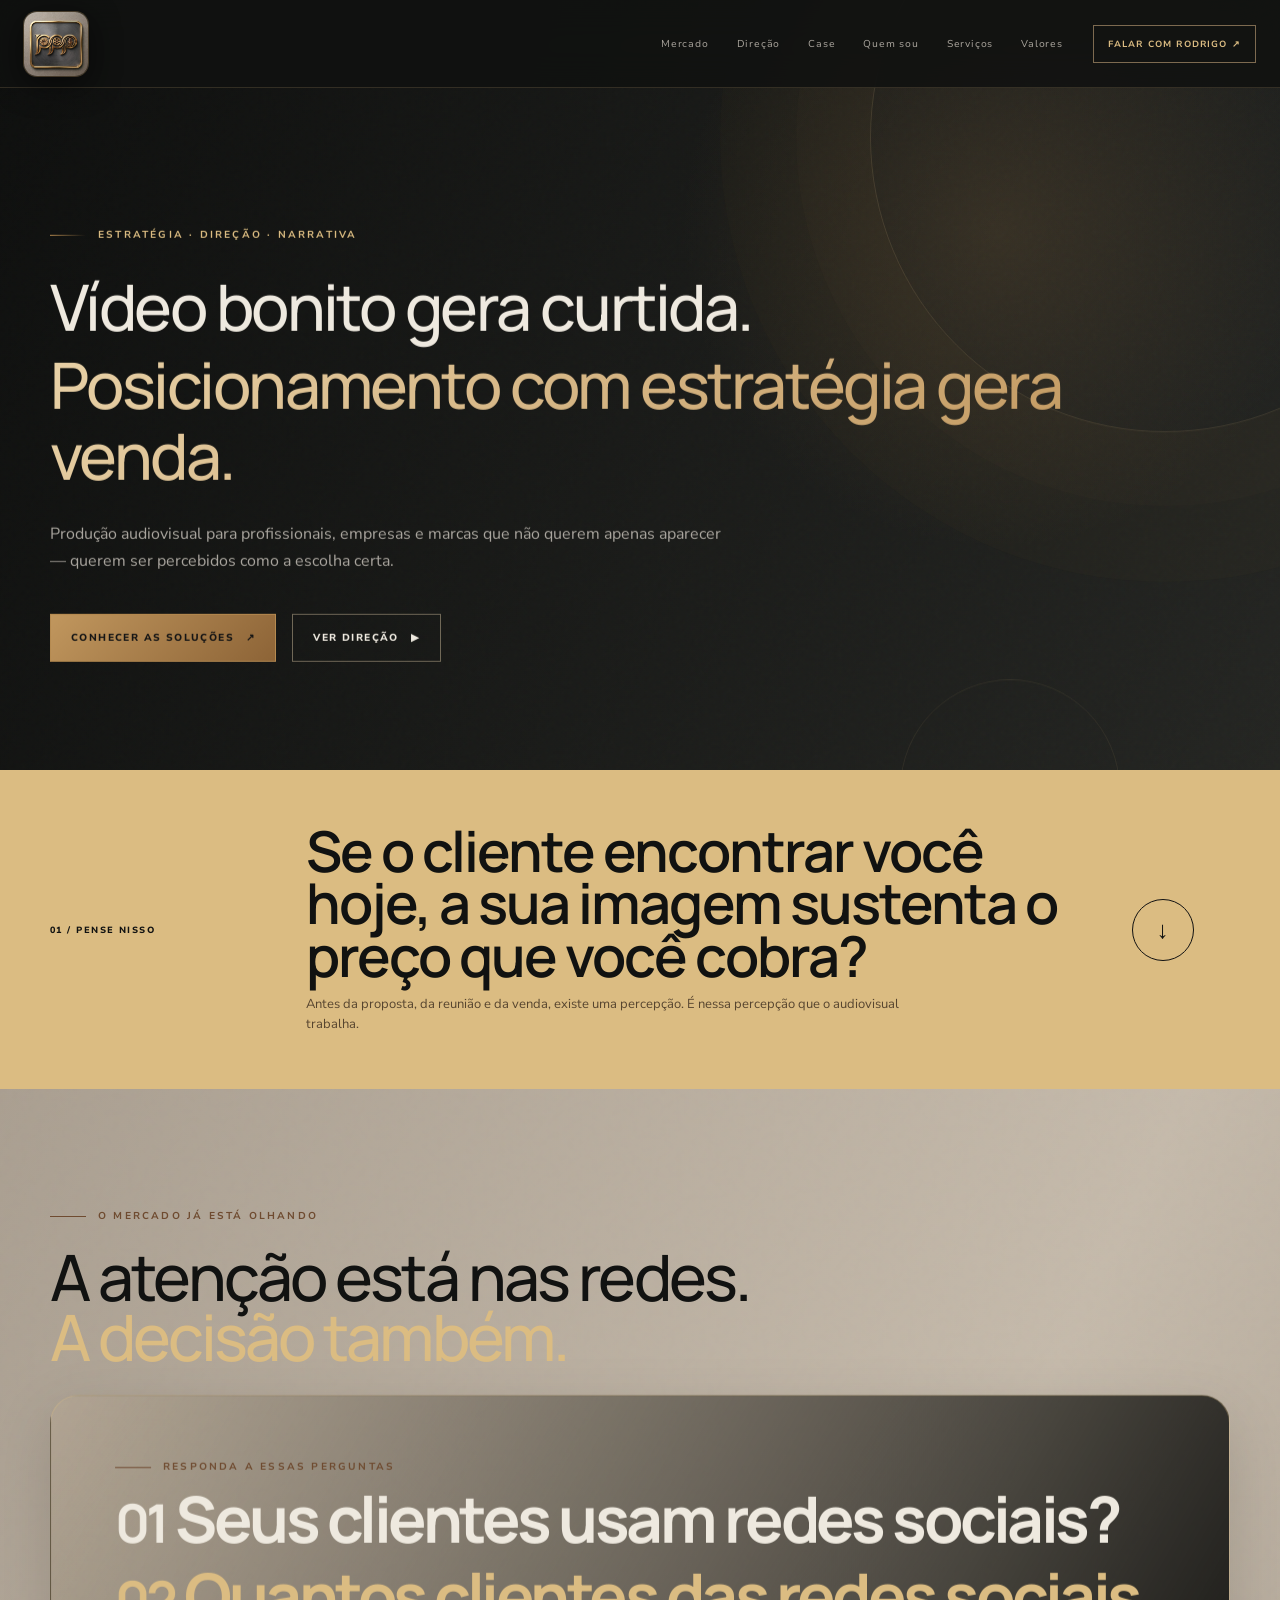
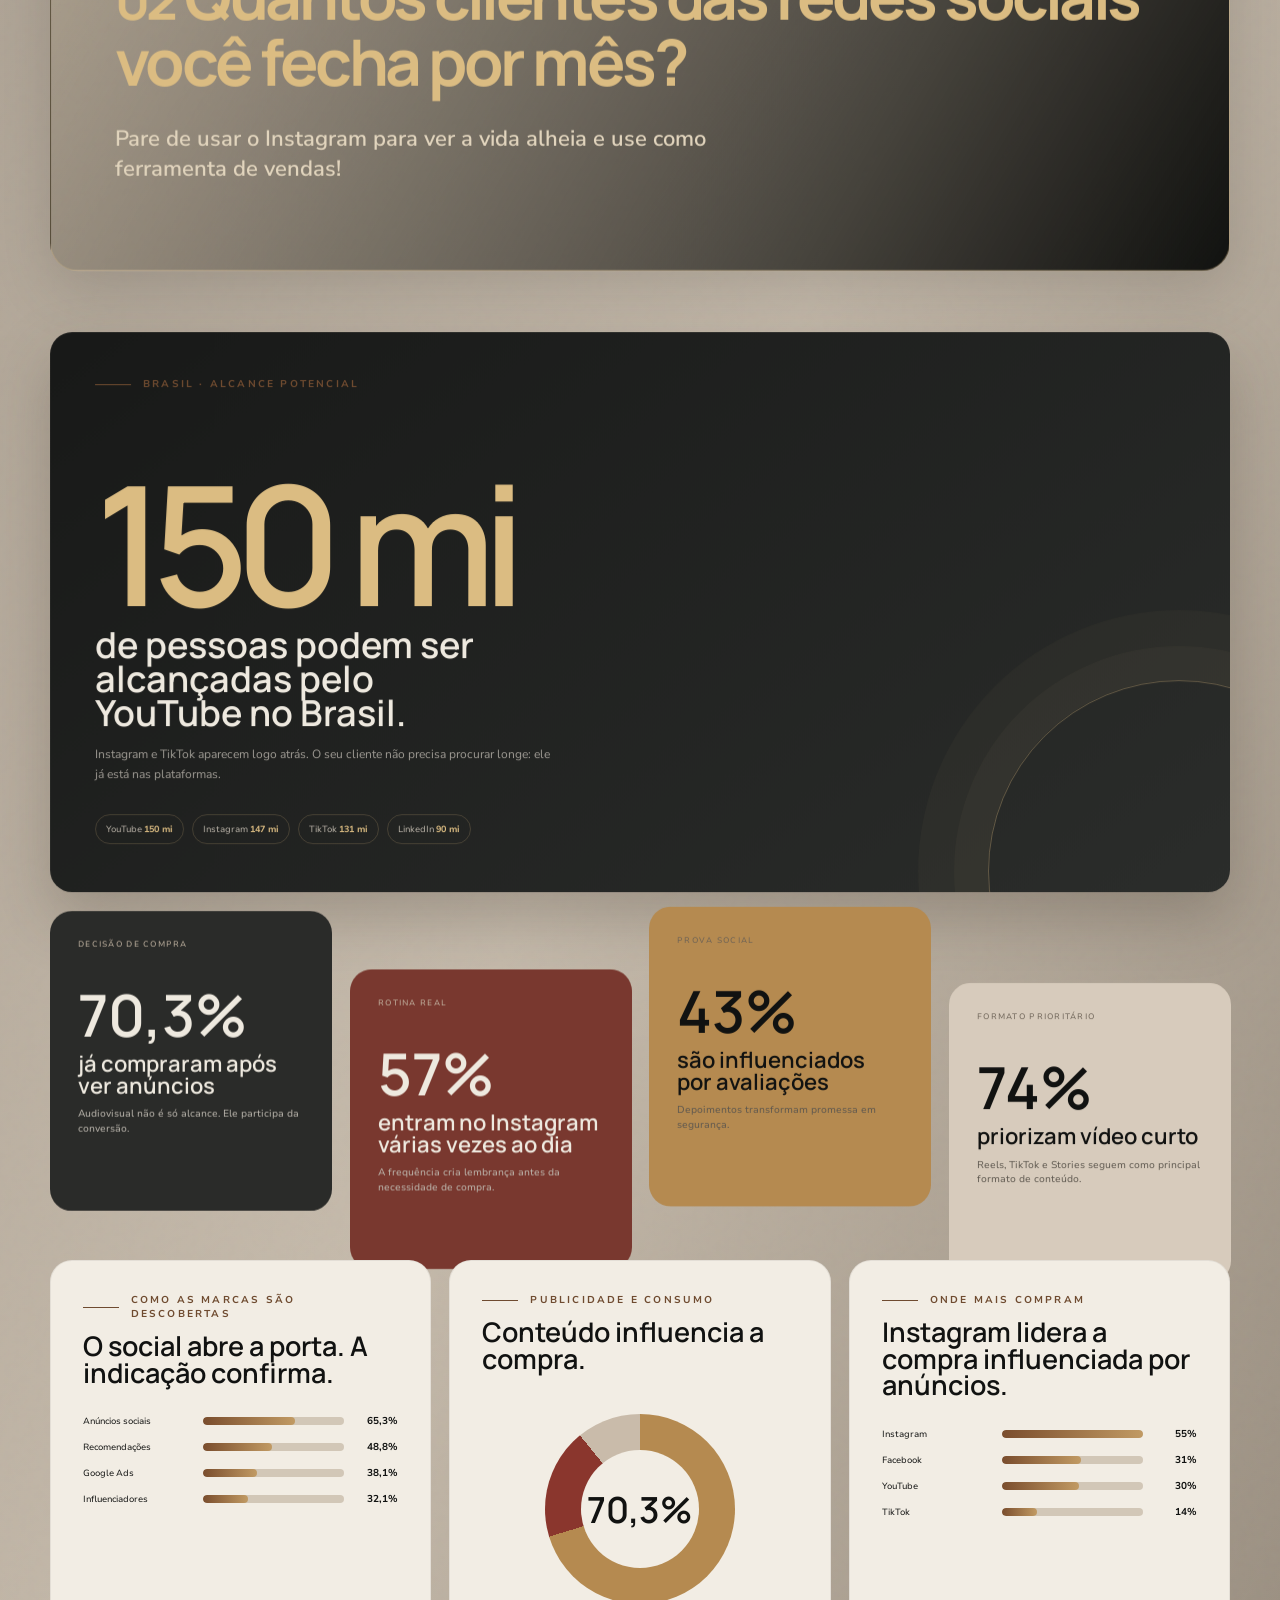
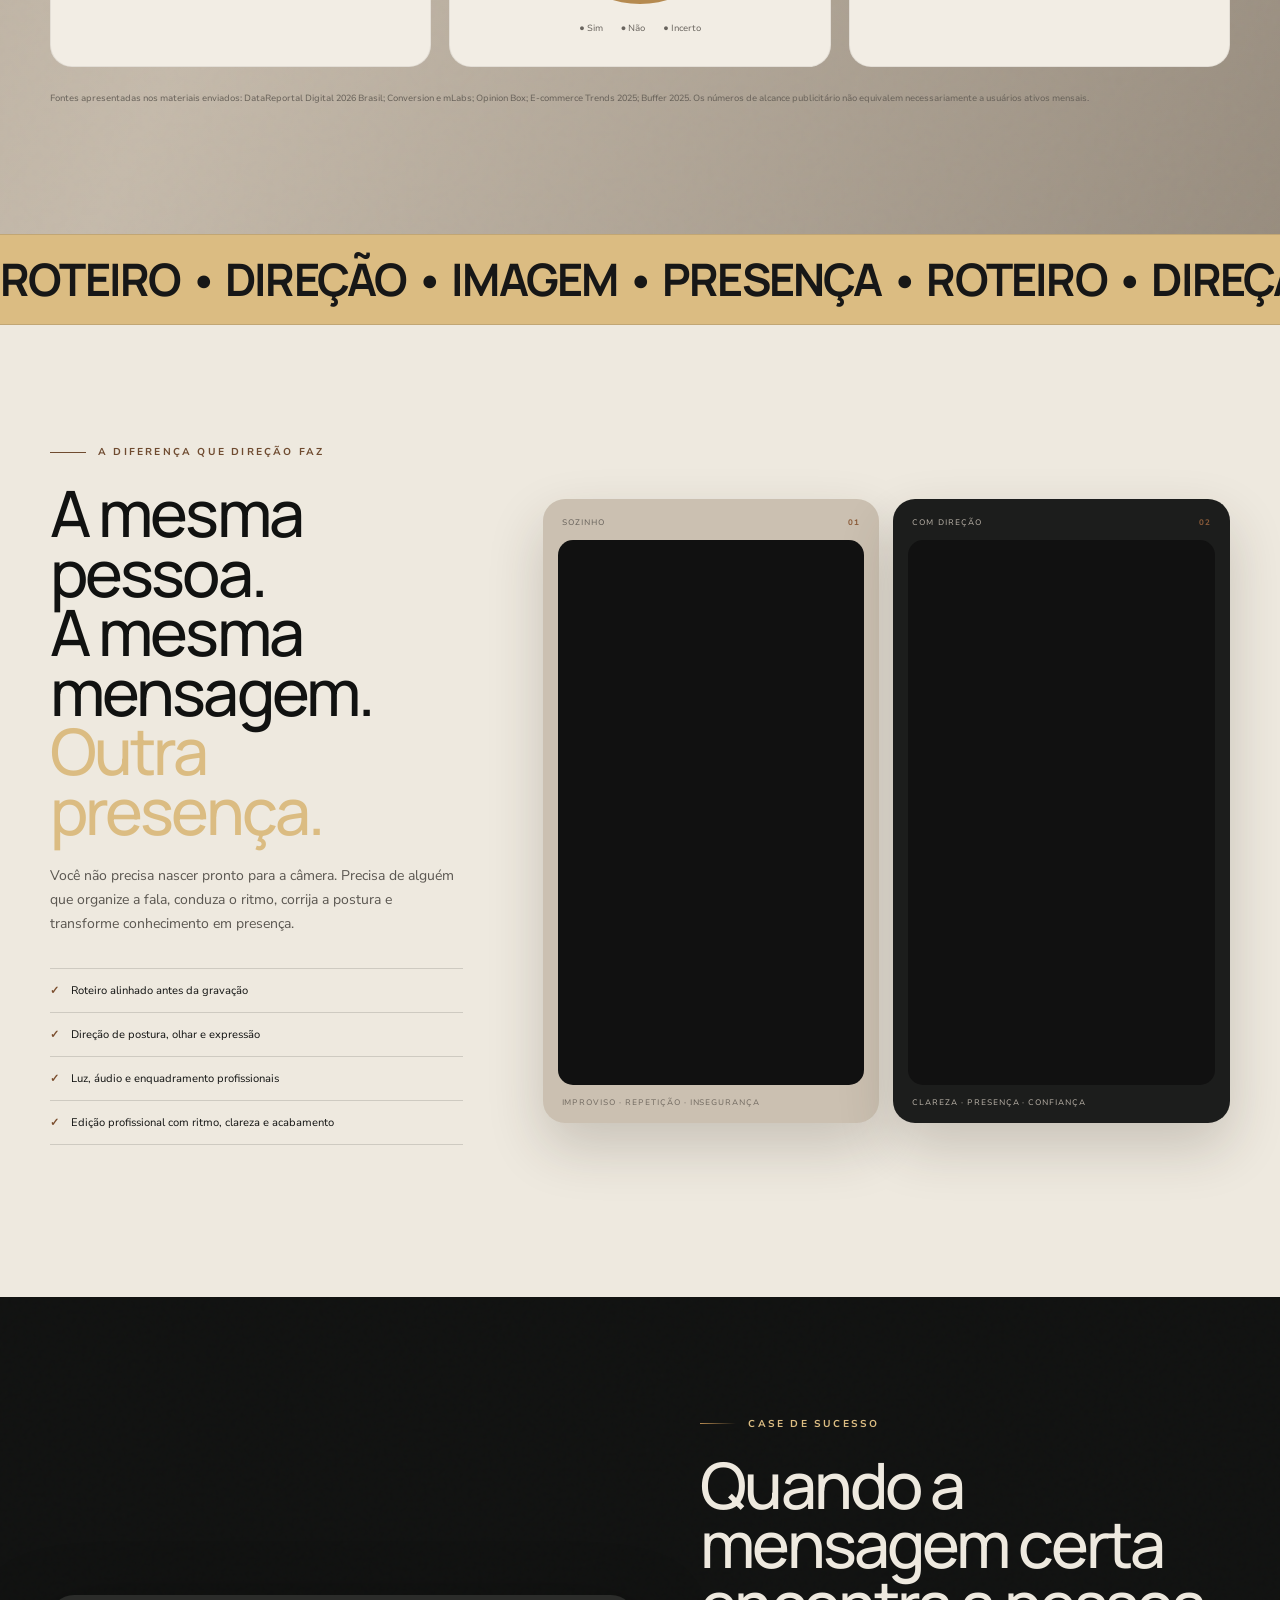
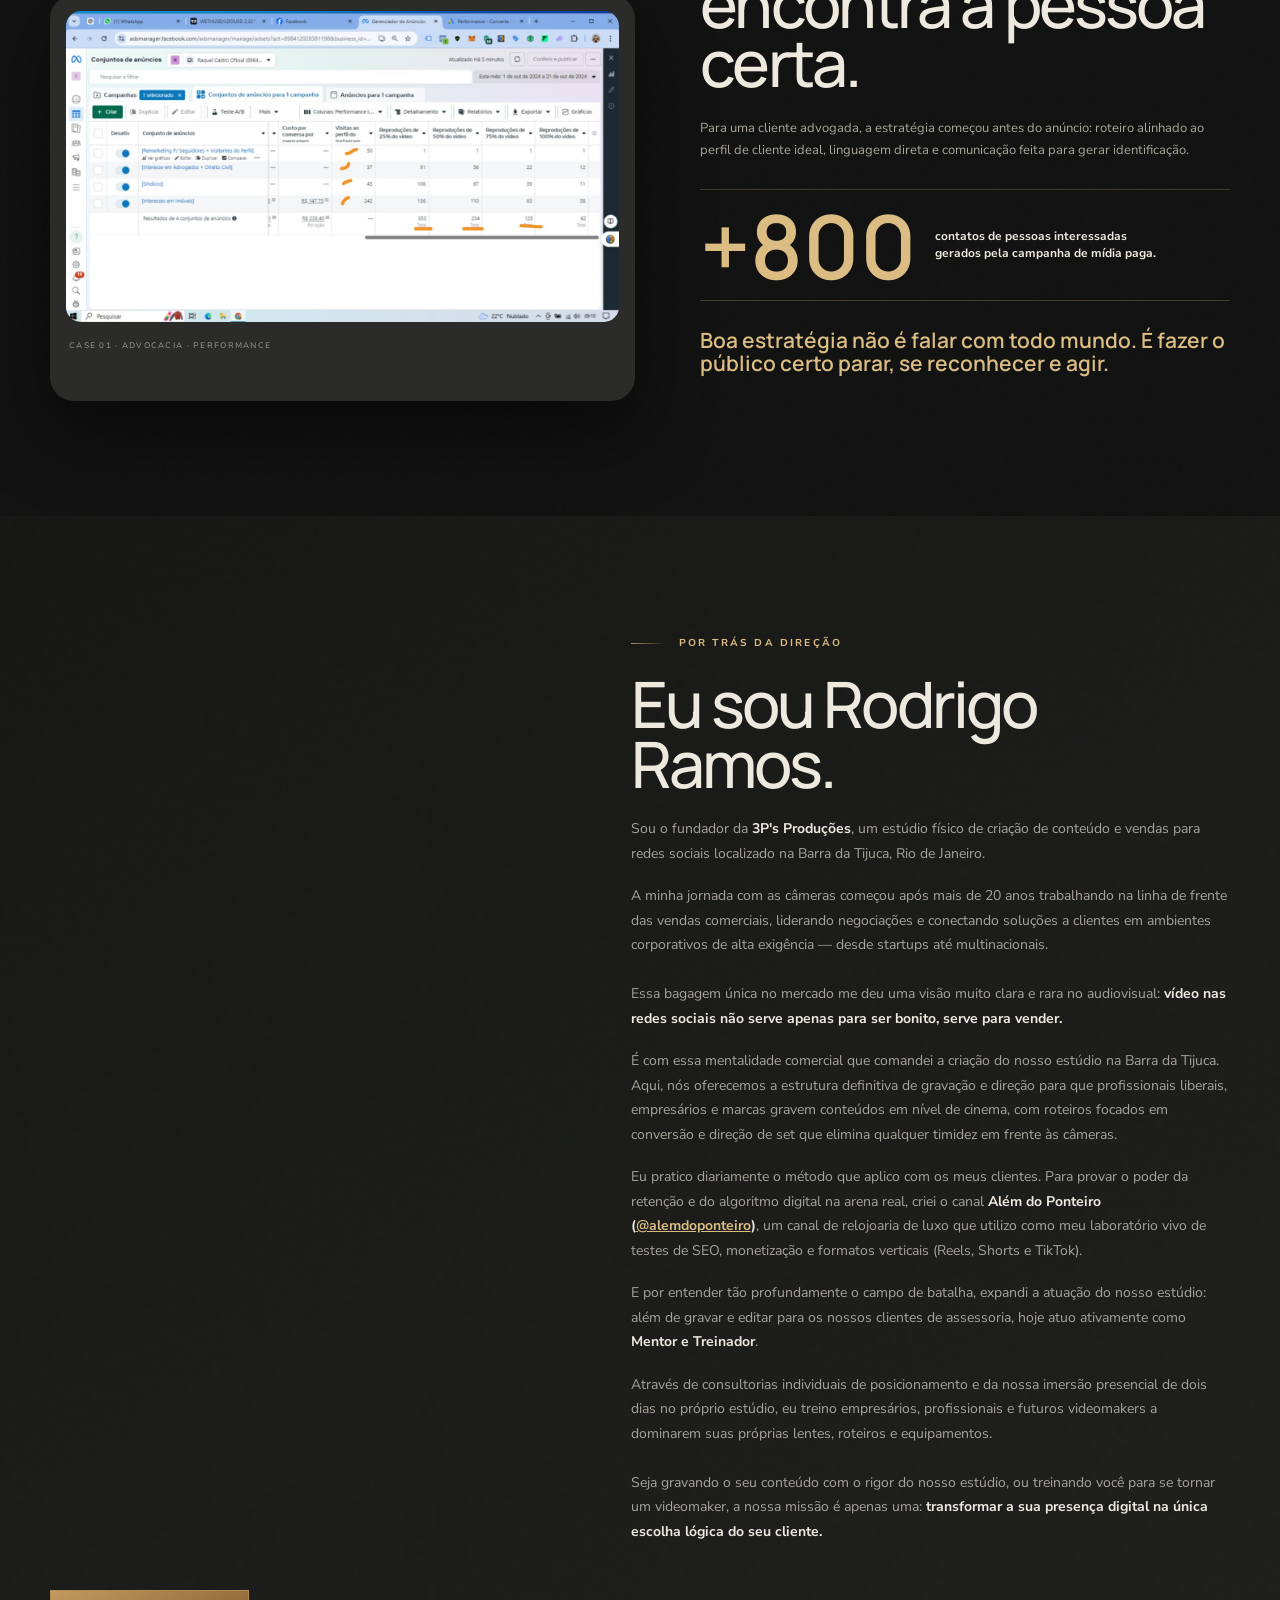
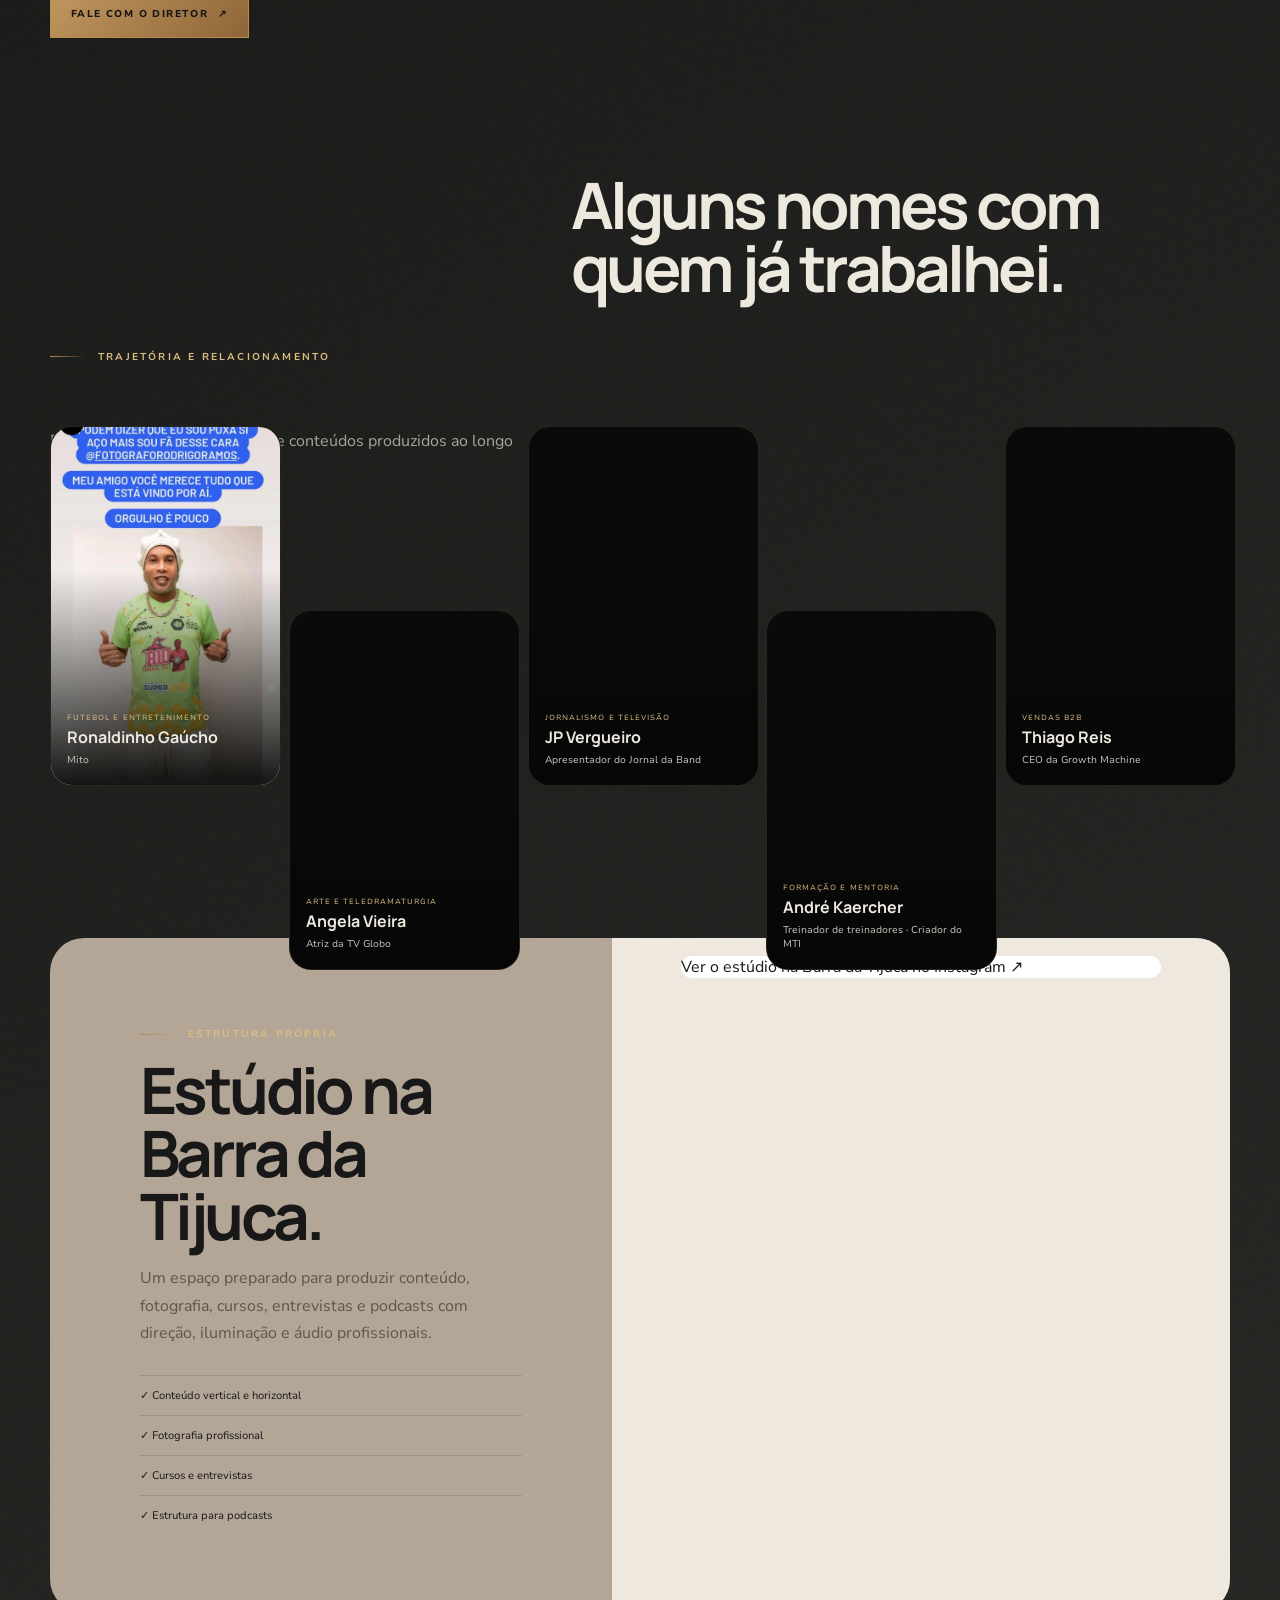
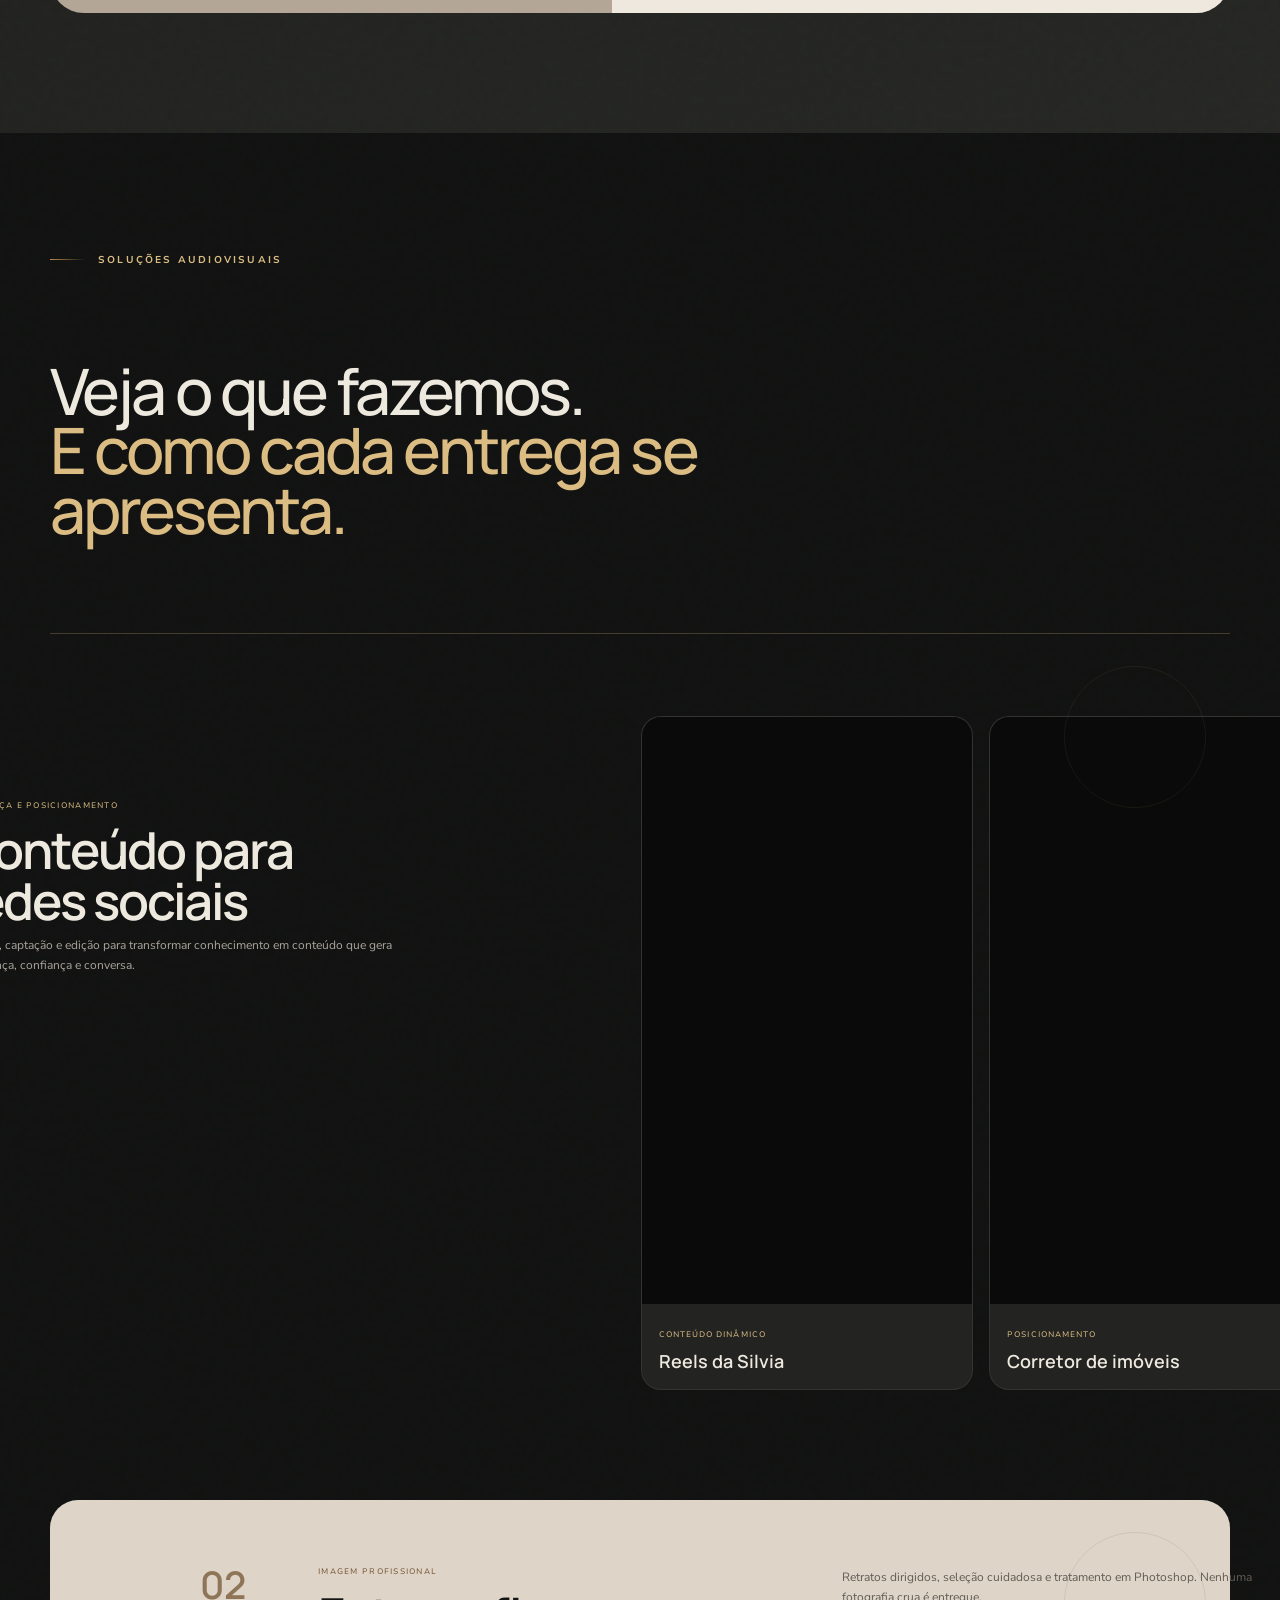
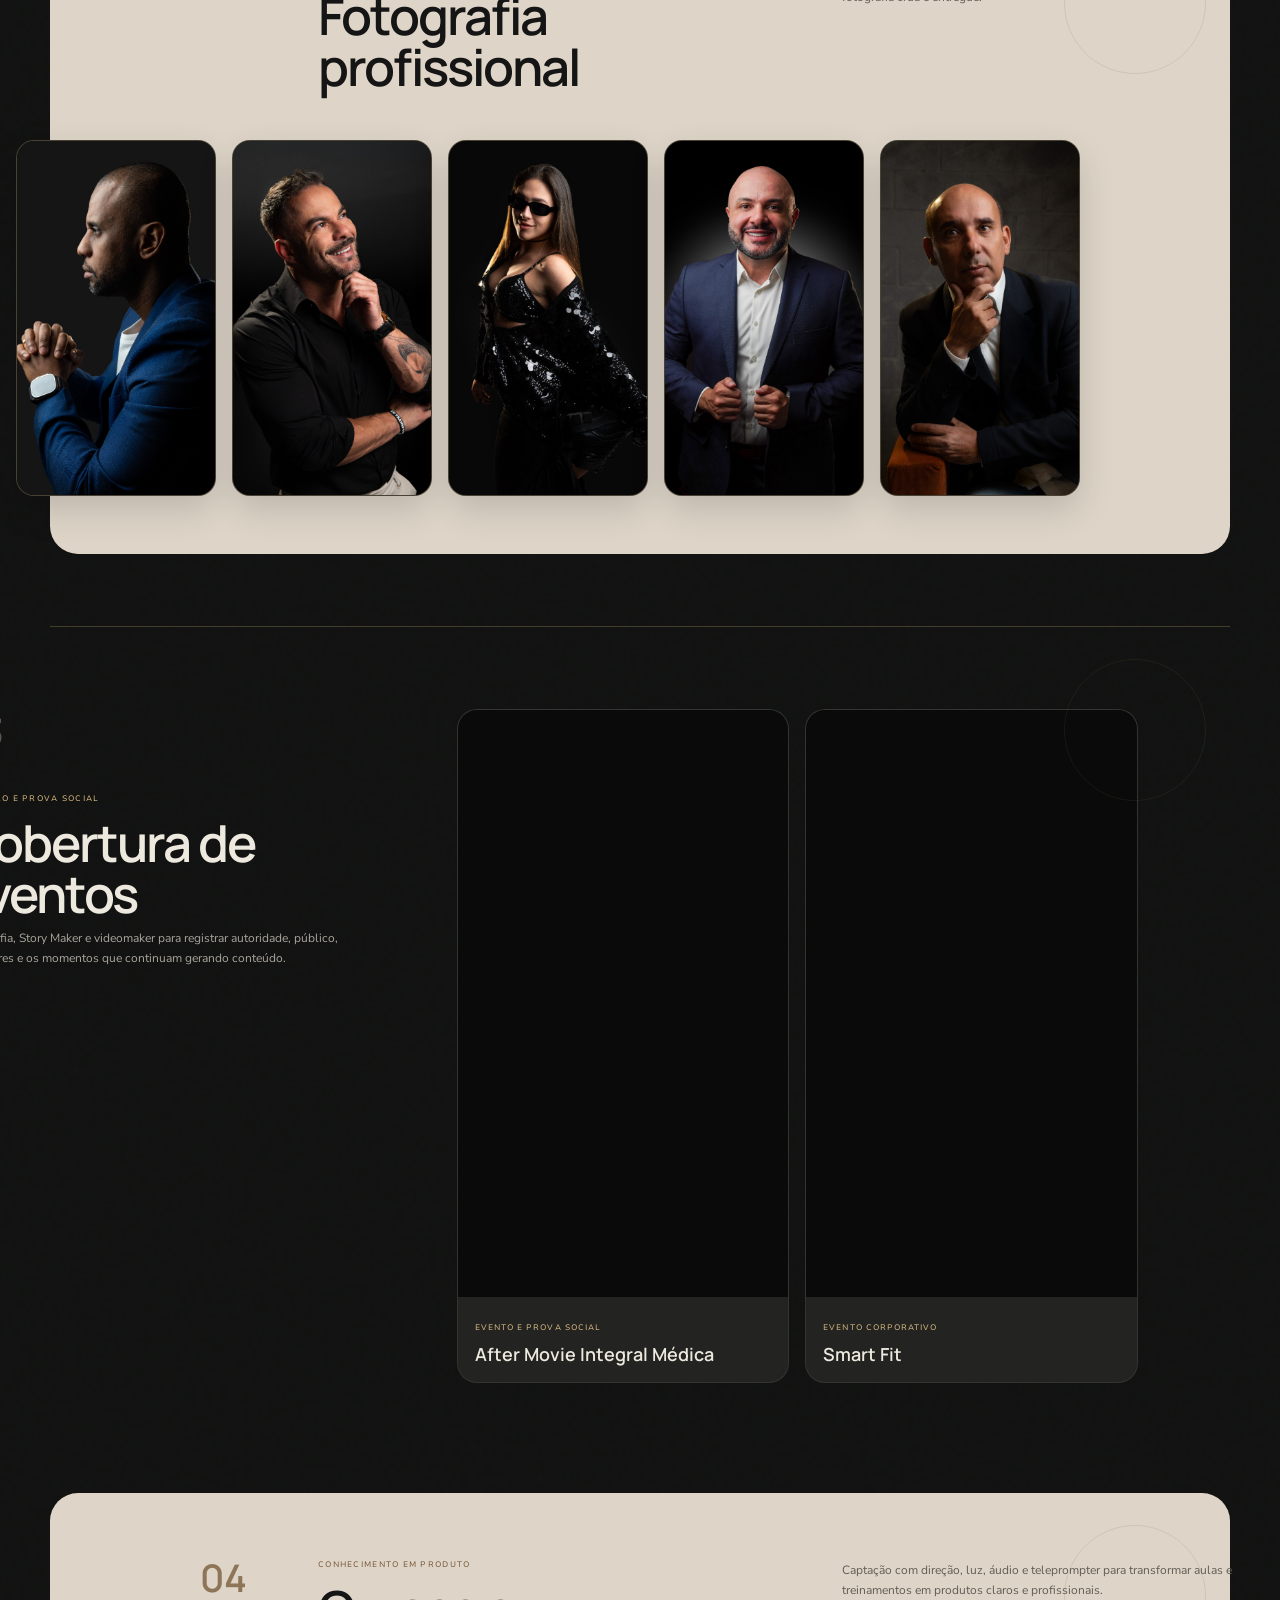
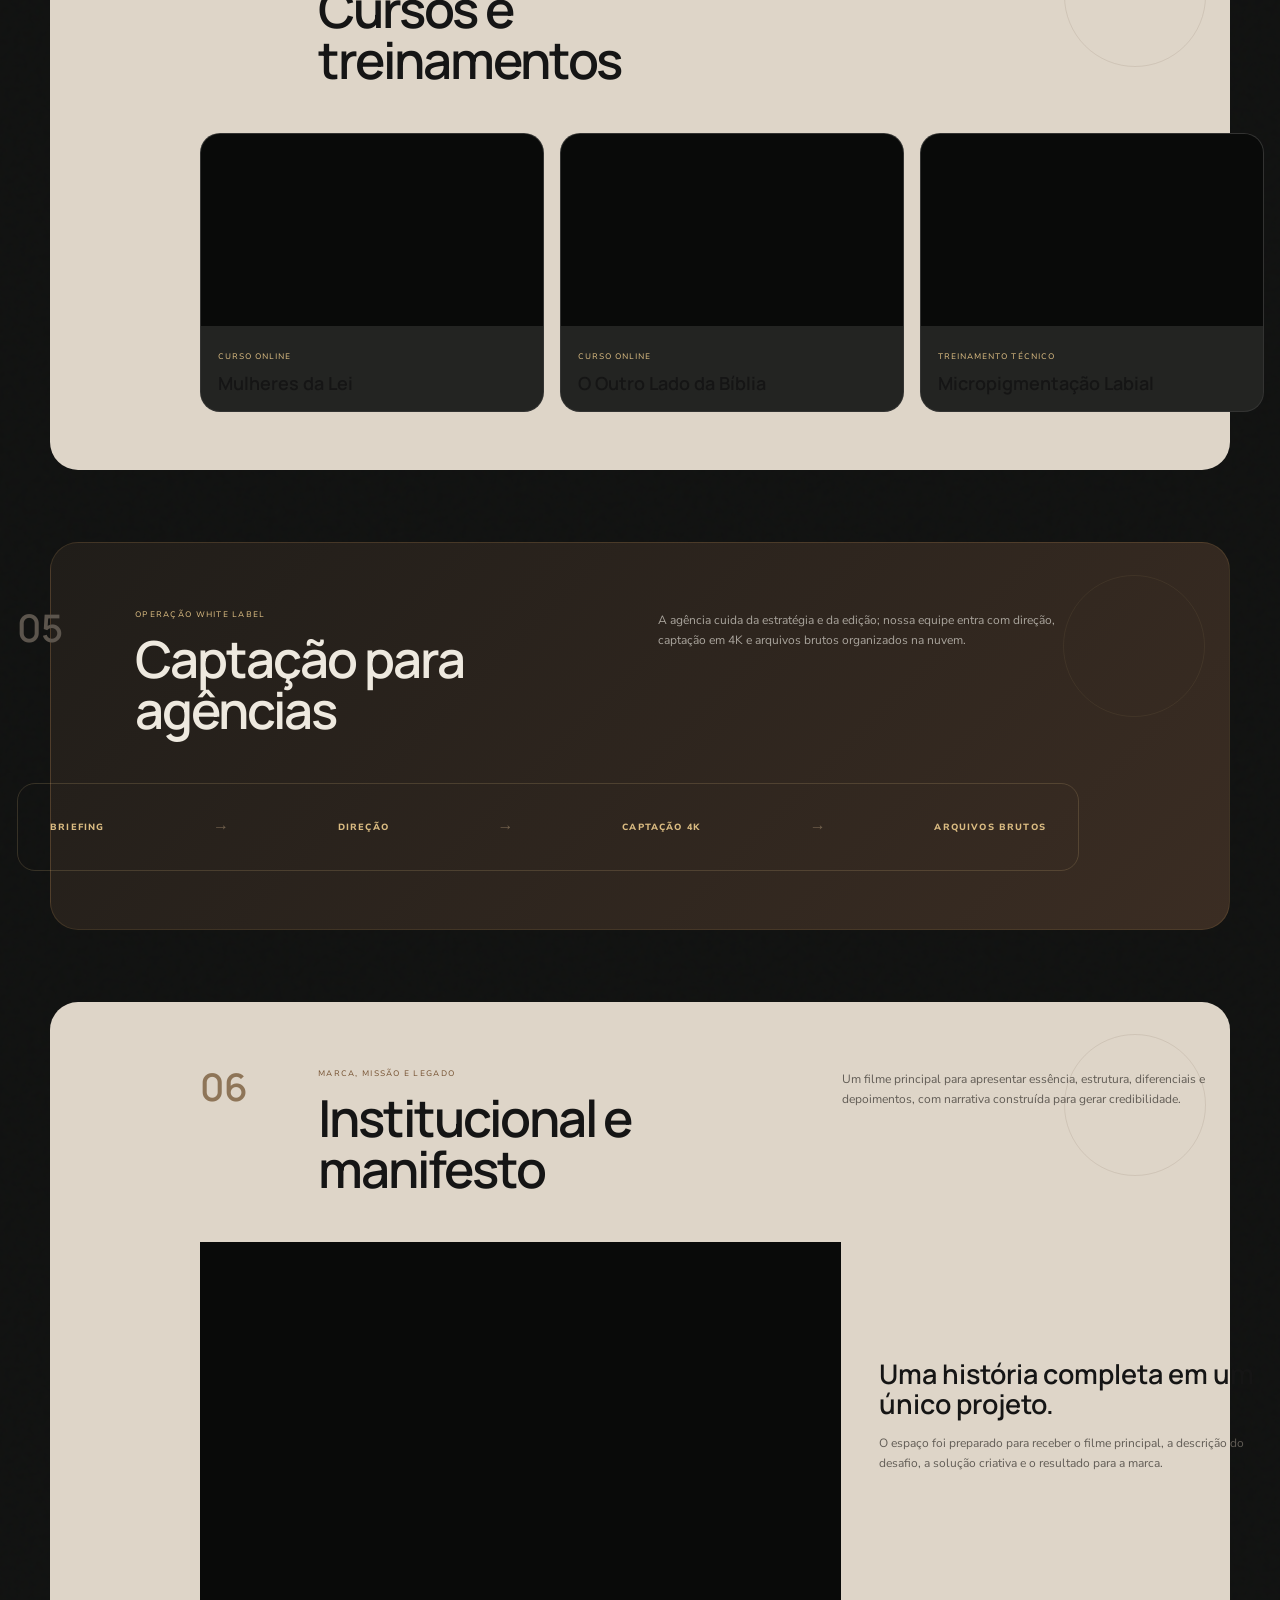
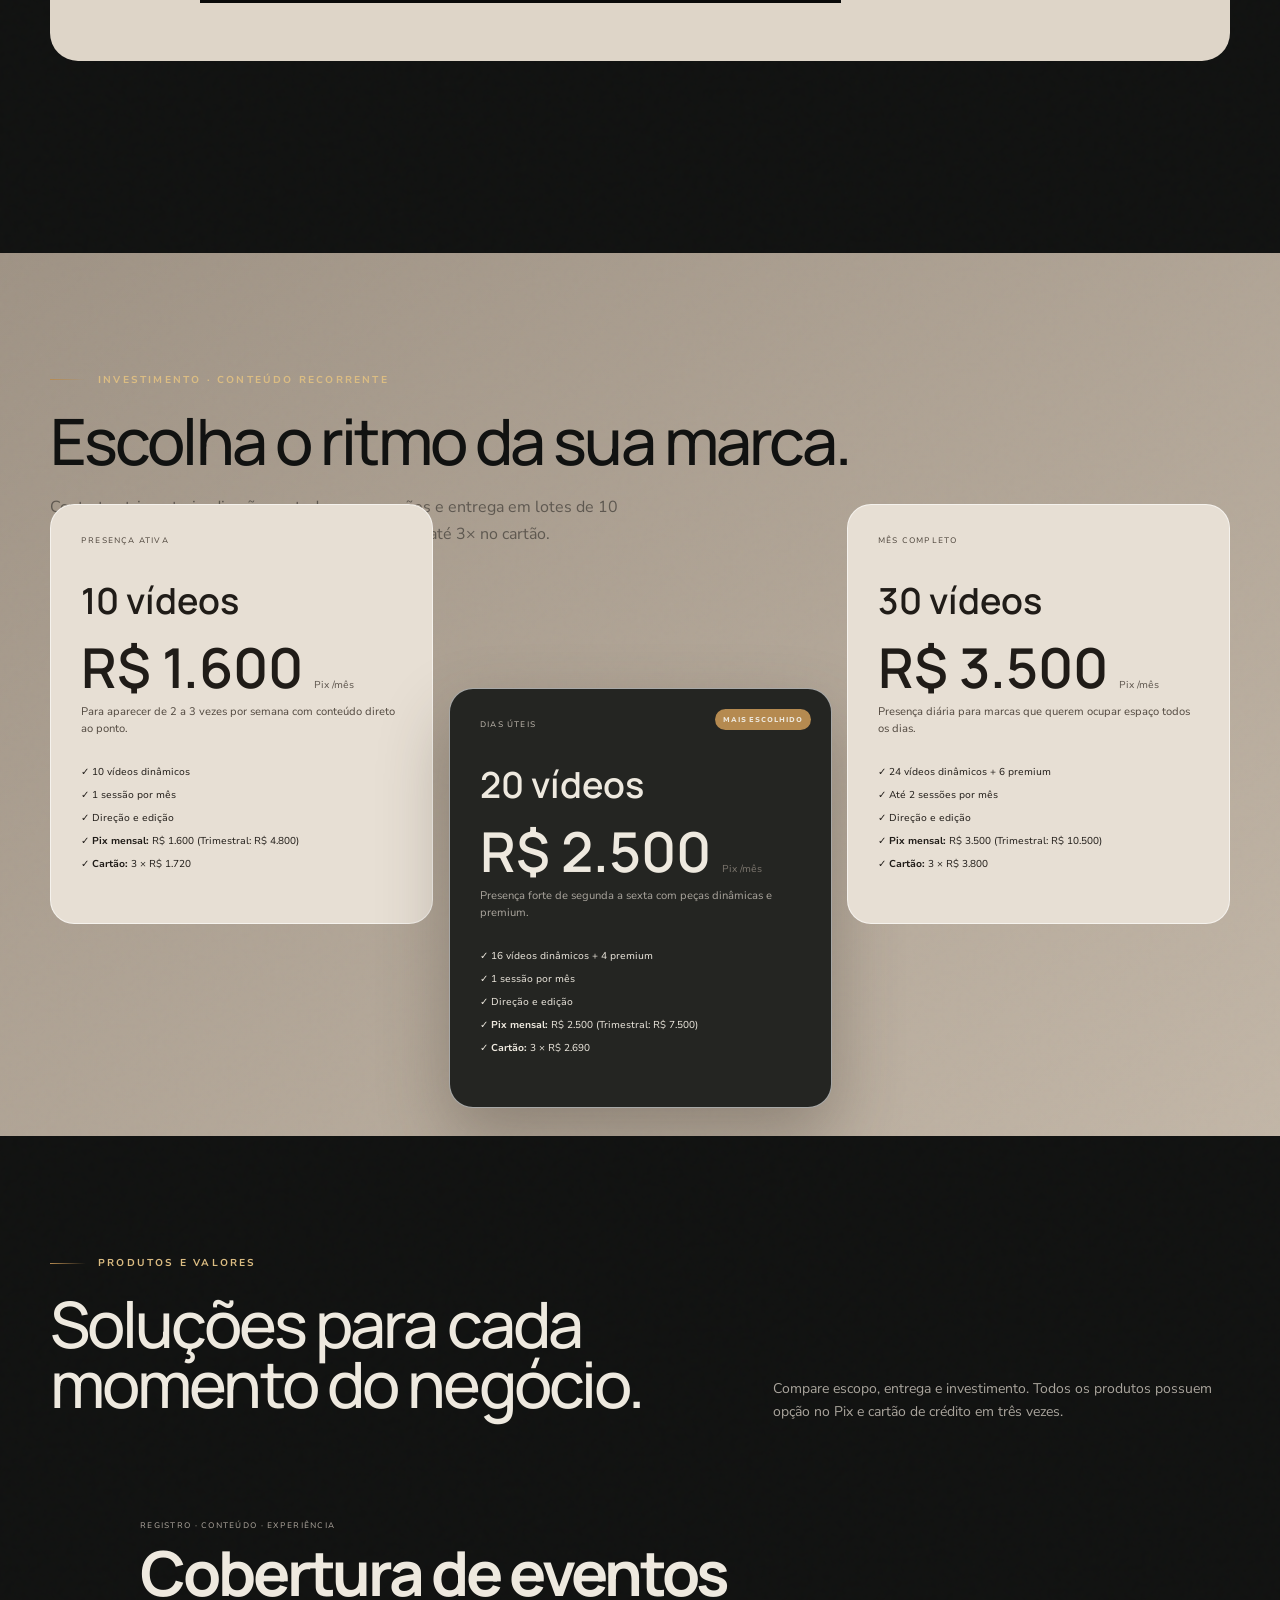
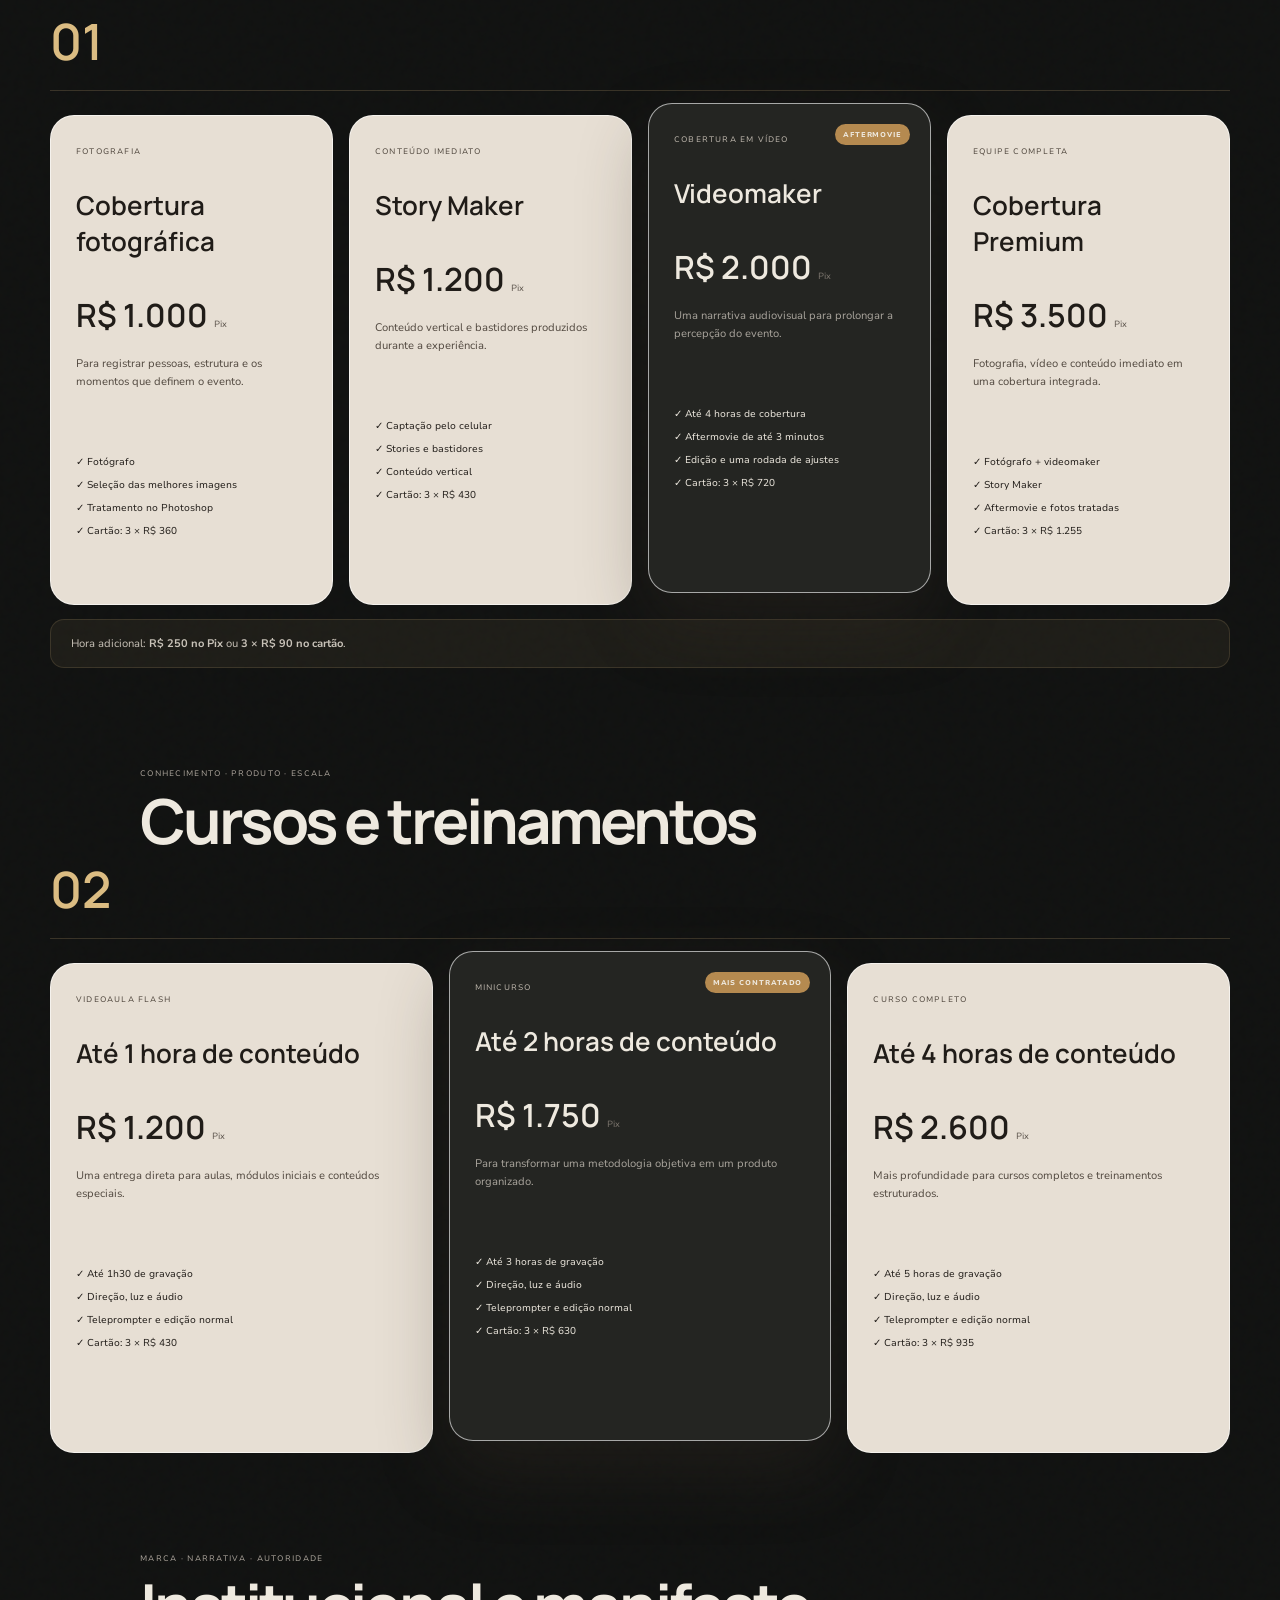
==== index.html @ e78f9172 "Fix portrait photo framing on tablet and all devices so head and feet are never cropped" ====
<!doctype html>
<html lang="pt-BR">
<head>
<meta charset="utf-8">
<meta name="viewport" content="width=device-width,initial-scale=1">
<title>3P’s Produções — Conteúdo, direção e presença</title>
<meta name="description" content="Produção audiovisual, fotografia, conteúdo para redes sociais, eventos, cursos e filmes institucionais.">
<style>
@import url('https://fonts.googleapis.com/css2?family=Manrope:wght@400;500;600;700;800&family=Nunito+Sans:opsz,wght@6..12,400;6..12,500;6..12,600;6..12,700&display=swap');
:root{
  --black:#111211;
  --metal:#1c1d1c;
  --metal2:#292a28;
  --concrete:#b3a696;
  --sand:#d7cbbc;
  --ivory:#eee9df;
  --gold:#b58a50;
  --gold2:#dbbc82;
  --copper:#8d5e3d;
  --red:#8a362d;
  --line:rgba(219,188,130,.25);
  --muted:#938e86;
  --radius:22px;
}
*{box-sizing:border-box}
html{scroll-behavior:smooth}
body{margin:0;background:var(--black);color:var(--ivory);font-family:'Nunito Sans',sans-serif;overflow-x:hidden}
a{color:inherit;text-decoration:none}
button{font:inherit}
.container{width:min(1180px,calc(100% - 48px));margin:auto}
.serif{font-family:'Manrope',serif}
.gold{color:var(--gold2)}
.section{padding:120px 0;position:relative}
.section-light{background:var(--ivory);color:var(--black)}
.section-concrete{background:linear-gradient(115deg,#a99e90,#c4b9aa 50%,#978c7e);color:var(--black)}
.noise:before{content:'';position:absolute;inset:0;pointer-events:none;opacity:.18;mix-blend-mode:soft-light;background-image:url("data:image/svg+xml,%3Csvg viewBox='0 0 180 180' xmlns='http://www.w3.org/2000/svg'%3E%3Cfilter id='n'%3E%3CfeTurbulence type='fractalNoise' baseFrequency='.92' numOctaves='3' stitchTiles='stitch'/%3E%3C/filter%3E%3Crect width='100%25' height='100%25' filter='url(%23n)' opacity='.45'/%3E%3C/svg%3E")}
.eyebrow{display:flex;align-items:center;gap:12px;font-size:10px;letter-spacing:.22em;text-transform:uppercase;color:var(--gold2);font-weight:700}
.eyebrow:before{content:'';width:36px;height:1px;background:linear-gradient(90deg,var(--gold),transparent)}
.section-light .eyebrow,.section-concrete .eyebrow{color:#6f4b30}
.section-light .eyebrow:before,.section-concrete .eyebrow:before{background:#6f4b30}
.display{font:500 clamp(50px,7vw,96px)/.86 'Manrope',serif;letter-spacing:-.055em;margin:30px 0}
.title{font:500 clamp(42px,5vw,68px)/.93 'Manrope',serif;letter-spacing:-.045em;margin:24px 0}
.lead{font-size:16px;line-height:1.7;color:#aaa69f;max-width:600px}
.section-light .lead{color:#5c5954}
.btn{display:inline-flex;align-items:center;gap:12px;padding:16px 20px;border:1px solid var(--gold);background:linear-gradient(135deg,#c1975e,#8d6437);color:#151515;font-size:10px;font-weight:800;letter-spacing:.14em;text-transform:uppercase;transition:.2s}
.btn:hover{transform:translateY(-2px);filter:brightness(1.13)}
.btn.ghost{background:transparent;color:var(--ivory);border-color:#706857}
.btn.dark{background:var(--black);color:var(--ivory);border-color:var(--black)}
.btn.outline{background:transparent;color:var(--gold2);border-color:var(--gold)}
.link{display:inline-flex;gap:8px;align-items:center;color:var(--gold2);font-size:10px;font-weight:800;letter-spacing:.13em;text-transform:uppercase;border-bottom:1px solid var(--gold);padding-bottom:5px}
.topbar{position:fixed;z-index:30;top:0;left:0;right:0;height:88px;display:flex;align-items:center;background:rgba(17,18,17,.88);backdrop-filter:blur(18px);border-bottom:1px solid rgba(219,188,130,.17)}
.navwrap{width:min(1260px,calc(100% - 48px));margin:auto;display:flex;align-items:center}
.logo{width:64px;height:64px;display:block;border-radius:13px;object-fit:cover;box-shadow:0 0 0 1px #d4ad7247,0 8px 30px #0008}
.nav{display:flex;gap:28px;margin-left:auto}
.nav a{font-size:10px;color:#a9a49c;letter-spacing:.08em}
.nav a:hover{color:var(--gold2)}
.navcta{margin-left:30px;padding:12px 14px;border:1px solid #7d6a50;color:var(--gold2);font-size:9px;font-weight:700;letter-spacing:.13em;text-transform:uppercase}
.menubtn{display:none;margin-left:auto;background:transparent;border:0;color:var(--ivory);font-size:25px}

.hero{min-height:900px;padding-top:88px;display:flex;align-items:center;position:relative;overflow:hidden;background:radial-gradient(circle at 78% 30%,rgba(181,138,80,.17),transparent 28%),linear-gradient(115deg,#0e0f0e,#242522)}
.hero-clean{min-height:770px;display:flex;align-items:center}
.hero-clean .container{position:relative}
.hero-copy-clean{max-width:1060px;padding:120px 0 90px;position:relative;z-index:2}
.hero-copy-clean .display{max-width:1060px;font-size:clamp(38px,5vw,72px);line-height:1.1;letter-spacing:-.04em}
.hero-copy-clean .display span{display:block;margin-top:8px;color:var(--gold2);background:linear-gradient(135deg,#e8d1a7,#c1975e);-webkit-background-clip:text;-webkit-text-fill-color:transparent}
.hero-copy-clean .lead{max-width:690px}
.hero-orbit{position:absolute;border:1px solid rgba(219,188,130,.16);border-radius:50%;pointer-events:none}
.orbit-one{width:590px;height:590px;right:-230px;top:-250px;box-shadow:0 0 0 74px rgba(181,138,80,.025),0 0 0 150px rgba(181,138,80,.018)}
.orbit-two{width:220px;height:220px;right:110px;bottom:-160px;border-color:rgba(219,188,130,.09)}
.hero-actions{display:flex;gap:16px;margin-top:38px;flex-wrap:wrap}

.think{background:var(--gold2);color:var(--black);padding:55px 0;position:relative}
.think-grid{display:grid;grid-template-columns:.55fr 2fr .25fr;gap:40px;align-items:center}
.think-index{font-size:9px;letter-spacing:.16em;font-weight:800}
.think h2{font:600 clamp(34px,4.4vw,58px)/.93 'Manrope',sans-serif;margin:0;letter-spacing:-.035em}
.think p{margin:12px 0 0;max-width:630px;color:#57452f;font-size:13px;line-height:1.55}
.circle{width:62px;height:62px;border:1px solid #111;border-radius:50%;display:grid;place-items:center;font-size:24px}

.market-head{display:block}
.market-question-callout{max-width:none;width:100%;margin:0 auto 74px;padding:clamp(32px,5vw,64px);border:1px solid #dabb8252;border-radius:28px;background:linear-gradient(120deg,#dabb8214,#111210);box-shadow:0 20px 60px #00000025;margin-top:48px}
.market-question-callout h3{font:700 clamp(30px,5vw,64px)/1.02 'Manrope',sans-serif;letter-spacing:-.055em;color:var(--ivory);margin:12px 0}
.market-question-callout h3:nth-of-type(2){color:var(--gold2)}
.market-question-callout p{margin-top:30px;color:#e1d4bd;font-size:clamp(16px,2vw,22px);font-weight:600;max-width:680px}
.market-stage{display:block}
.market-main{width:100%;min-height:560px;border-radius:var(--radius);padding:45px;background:linear-gradient(145deg,#181918,#2b2d2b);color:var(--ivory);position:relative;overflow:hidden;box-shadow:0 25px 60px rgba(52,43,34,.25)}
.market-main:after{content:'';position:absolute;width:380px;height:380px;border:1px solid #dabb8255;border-radius:50%;right:-140px;bottom:-170px;box-shadow:0 0 0 34px #dabb8209,0 0 0 70px #dabb8208}
.market-main .big-number{font:600 clamp(95px,13vw,170px)/.75 'Manrope',sans-serif;color:var(--gold2);letter-spacing:-.08em;margin-top:90px}
.market-main h3{font:600 36px/.95 'Manrope',sans-serif;max-width:430px;margin:22px 0 15px}
.market-main p{color:#9f9b94;max-width:460px;font-size:12px;line-height:1.6}
.platform-row{display:flex;gap:8px;flex-wrap:wrap;margin-top:30px}
.platform-row span{border:1px solid #dabb8233;padding:8px 10px;border-radius:999px;color:#bcb5aa;font-size:9px}
.platform-row b{color:var(--gold2)}

.market-side{display:grid;grid-template-columns:repeat(4,minmax(0,1fr));grid-auto-rows:minmax(300px,auto);gap:18px;align-items:stretch;margin-top:18px}
.insight-card{height:100%;height:auto;min-height:300px;border-radius:var(--radius);padding:28px;background:#d7cbbc;position:relative;overflow:hidden}
.insight-card.dark{background:#2a2b29;color:var(--ivory)}
.insight-card.red{background:#79382f;color:var(--ivory)}
.insight-card.goldcard{background:#b58a50}
.insight-card small{display:block;font-size:8px;letter-spacing:.16em;text-transform:uppercase;color:#6c6256}
.insight-card.dark small,.insight-card.red small{color:#c6b8a6}
.insight-card strong{display:block;font:600 58px/.85 'Manrope',sans-serif;margin-top:40px}
.insight-card h3{font:600 22px/.98 'Manrope',sans-serif;margin:15px 0 10px}
.insight-card p{font-size:10px;line-height:1.45;margin:0;color:#5e584f}
.insight-card.dark p,.insight-card.red p{color:#c0bbb2}

.data-wall{margin-top:18px;display:grid;grid-template-columns:repeat(3,1fr);gap:18px}
.data-card{border-radius:var(--radius);background:#f2ede4;padding:32px;min-height:360px;border:1px solid #00000010;display:flex;flex-direction:column}
.data-card h3{font:600 27px/.98 'Manrope',sans-serif;margin:12px 0 28px}
.bars{display:grid;gap:12px}
.barline{display:grid;grid-template-columns:110px 1fr 44px;gap:10px;align-items:center;font-size:9px}
.bar{height:8px;background:#d2c7b7;border-radius:99px;overflow:hidden}
.bar i{display:block;height:100%;background:linear-gradient(90deg,#7a4d2d,#c19a63);border-radius:99px}
.barline b{text-align:right;font-size:10px}
.rings{display:grid;place-items:center;margin-top:14px}
.donut{width:190px;height:190px;border-radius:50%;display:grid;place-items:center;background:conic-gradient(var(--gold) 0 70.3%,var(--red) 70.3% 89.1%,#c9bbaa 89.1%)}
.donut:after{content:'70,3%';width:118px;height:118px;border-radius:50%;background:#f2ede4;display:grid;place-items:center;font:600 36px 'Manrope',sans-serif}
.data-legend{display:flex;justify-content:center;gap:18px;margin-top:18px;font-size:9px;color:#69645e}
.market-source{font-size:9px;color:#655f57;margin-top:24px;line-height:1.6}

.motion-ribbon{position:relative;z-index:3;overflow:hidden;background:var(--gold2);color:#171717;border-top:1px solid #17171722;border-bottom:1px solid #17171722;padding:22px 0}
.motion-ribbon.ribbon-dark{background:#1a1b1a;color:var(--gold2);border-color:#dabb8225}
.motion-track{display:block;width:max-content;white-space:nowrap;font:700 clamp(24px,3.5vw,52px)/1 'Manrope',sans-serif;letter-spacing:-.04em;transform:translate3d(var(--mx,0px),0,0)}
.motion-track.reverse{font-weight:500}

/* A diferença / Compare */
.direction-grid{display:grid;grid-template-columns:.75fr 1.25fr;gap:80px;align-items:center}
.direction-copy p{color:#5a5650;font-size:14px;line-height:1.7}
.points{display:grid;gap:0;margin:32px 0;border-top:1px solid #0002}
.point{padding:14px 0;border-bottom:1px solid #0002;display:flex;gap:12px;font-size:11px}
.point b{color:#7a4d2d}
.compare{display:grid;grid-template-columns:1fr 1fr;gap:14px;width:100%}
.compare-card{border-radius:22px;padding:15px;background:#cbc0b1;box-shadow:0 24px 55px #332a2033;display:flex;flex-direction:column}
.compare-card.after{background:var(--metal);color:var(--ivory)}
.compare-top{display:flex;justify-content:space-between;font-size:8px;letter-spacing:.14em;color:#69635c;padding:3px 4px 12px}
.after .compare-top{color:#b6afa5}
.compare-top b{color:#8c5c3a}
.compare-video{aspect-ratio:9/16;background:#111;border-radius:15px;overflow:hidden;position:relative;width:100%}
.compare-video iframe{width:100%;height:100%;border:0;display:block}
.compare-foot{font-size:8px;letter-spacing:.12em;text-transform:uppercase;color:#736b62;padding:12px 4px 0}
.after .compare-foot{color:#b6afa5}

/* Cases */
.case-feature{display:grid;grid-template-columns:1.05fr .95fr;gap:65px;align-items:center}
.case-image{padding:16px 16px 50px;background:#2b2c2a;border-radius:24px;transform:rotate(-1.2deg);box-shadow:0 30px 70px #0008}
.case-image img{width:100%;display:block;border-radius:15px}
.case-image small{display:block;margin:18px 3px 0;color:#9c948a;font-size:8px;letter-spacing:.16em}
.case-copy .title{max-width:520px}
.case-copy p{color:#aaa59d;font-size:13px;line-height:1.7}
.result{display:flex;gap:18px;align-items:center;border-top:1px solid var(--line);border-bottom:1px solid var(--line);padding:22px 0;margin:28px 0}
.result strong{font:600 88px/.75 'Manrope',sans-serif;color:var(--gold2)}
.result span{max-width:230px;font-size:12px;font-weight:700;line-height:1.4}
.case-quote{color:var(--gold2)!important;font:600 21px/1.1 'Manrope',sans-serif!important}

/* Sobre */
.about-v3{background:linear-gradient(145deg,#161715,#262724)}
.about-grid{display:grid;grid-template-columns:.9fr 1.1fr;gap:90px;align-items:start}
.portrait-art{min-height:580px;border-radius:34px;background:linear-gradient(145deg,#6a6259,#302f2d);position:relative;overflow:hidden;padding:30px}
.portrait-real{padding:0;background:#101110;min-height:600px;aspect-ratio:3/4;width:100%;max-width:520px;position:relative;border-radius:34px;overflow:hidden}
.portrait-photo-wrap{position:absolute;inset:0;overflow:hidden;border-radius:34px}
.portrait-photo{width:100%;height:100%;object-fit:cover;object-position:center 25%;filter:saturate(.86) contrast(1.05);display:block}
.portrait-real:after{content:'';position:absolute;inset:0;background:linear-gradient(180deg,transparent 65%,rgba(10,11,10,.82));pointer-events:none}
.portrait-caption{position:absolute;z-index:3;left:30px;right:30px;bottom:30px;padding:18px 20px;border-left:2px solid var(--gold2);background:#121312d6;backdrop-filter:blur(12px)}
.portrait-caption span{display:block;font:700 13px 'Manrope',sans-serif;letter-spacing:.13em;color:var(--ivory)}
.portrait-caption small{display:block;margin-top:6px;font-size:8px;letter-spacing:.12em;color:var(--gold2);text-transform:uppercase}
.about-copy .title{max-width:590px}
.about-copy p{color:#a7a39c;font-size:14px;line-height:1.75;margin-bottom:18px}
.about-copy p strong{color:var(--ivory)}
.about-cta{display:flex;justify-content:flex-start;margin-top:28px;margin-bottom:72px}
.about-cta .btn{display:inline-flex;align-items:center;gap:10px}

/* Trajetória / Nomes */
.names-block{margin-top:20px;position:relative;z-index:2}
.names-head{display:grid;grid-template-columns:1fr 1.4fr;gap:50px;align-items:end;margin-bottom:28px}
.names-head h3{font:700 clamp(34px,5vw,70px)/.98 'Manrope',sans-serif;letter-spacing:-.055em;max-width:780px}
.names-head p{max-width:520px;color:#aaa39a}
.famous-grid{display:grid;grid-template-columns:repeat(5,1fr);gap:14px}
.famous-card{position:relative;aspect-ratio:9/14;min-height:360px;border-radius:22px;overflow:hidden;background:#090a09;border:1px solid #dabb8224;transition:transform .32s cubic-bezier(.23,1,.32,1),border-color .32s ease,box-shadow .32s ease}
.famous-card:hover{transform:translateY(-8px);border-color:rgba(218,187,130,.78);box-shadow:0 20px 42px rgba(0,0,0,.26)}
.famous-card img,.famous-card video{width:100%;height:100%;object-fit:cover;position:absolute;inset:0}
.famous-card:after{content:'';position:absolute;inset:0;background:linear-gradient(180deg,transparent 40%,rgba(5,6,5,.94))}
.famous-label{position:absolute;z-index:2;left:16px;right:16px;bottom:18px}
.famous-label small,.famous-label strong,.famous-label span{display:block}
.famous-label small{font-size:7.5px;letter-spacing:.14em;color:var(--gold2)}
.famous-label strong{font:700 clamp(16px,1.2vw,21px)/1.1 'Manrope',sans-serif;margin:6px 0;color:var(--ivory);transition:color .32s ease,letter-spacing .32s ease}
.famous-card:hover .famous-label strong{color:var(--gold2);letter-spacing:.01em}
.famous-label span{font-size:10px;color:#c9c4bc}

/* Estúdio */
.studio-proof{display:grid;grid-template-columns:1fr 1.1fr;gap:0;margin-top:60px;border-radius:34px;overflow:hidden;background:var(--concrete);color:#181818}
.studio-media{height:auto!important;min-height:0!important;display:flex;align-items:flex-start}
.studio-instagram{height:auto!important;min-height:0!important;overflow:visible!important;padding:18px!important;display:flex;align-items:flex-start;background:#eee8df;width:100%}
.studio-instagram .instagram-media{width:100%!important;max-width:480px!important;min-width:0!important;max-height:none!important;overflow:visible!important;margin:0 auto!important;background:#fff;border-radius:18px}
.studio-copy{padding:clamp(40px,7vw,90px);align-self:center}
.studio-copy h3{font:700 clamp(38px,5vw,70px)/.98 'Manrope',sans-serif;letter-spacing:-.055em;margin:18px 0}
.studio-copy p{color:#5d574f;line-height:1.7}
.studio-points{display:grid;gap:12px;margin-top:28px}
.studio-points span{padding-top:12px;border-top:1px solid #18181824;font-size:11px}

/* Serviços */
.services-open{background:#111211}
.services-open-head{display:grid;grid-template-columns:1.2fr .8fr;gap:70px;align-items:end;margin-bottom:70px}
.services-open-head .eyebrow,.services-open-head .title{grid-column:1}
.services-open-head p{grid-column:2;grid-row:1/3;color:#aaa59d;font-size:14px;line-height:1.7}
.service-showcase{border-top:1px solid var(--line);padding:78px 0 92px;position:relative}
.service-showcase:after{content:'';position:absolute;width:140px;height:140px;border:1px solid #dabb8214;border-radius:50%;right:2%;top:32px;pointer-events:none}
.service-showcase#conteudo-redes,.service-showcase#eventos{display:grid;grid-template-columns:minmax(280px,.78fr) minmax(0,1.22fr);column-gap:64px;align-items:start}
.service-showcase#conteudo-redes>.service-showcase-head,.service-showcase#eventos>.service-showcase-head{display:block;margin-bottom:0;position:relative}
.service-showcase#conteudo-redes>.service-showcase-head .service-index,.service-showcase#eventos>.service-showcase-head .service-index{display:block;margin-bottom:28px}
.service-showcase#conteudo-redes>.portfolio-grid,.service-showcase#eventos>.portfolio-grid{grid-column:2;grid-row:1;margin-top:4px;align-self:start}
.service-showcase-head{display:grid;grid-template-columns:90px 1fr .85fr;gap:28px;align-items:start;margin-bottom:38px}
.service-index{font:600 38px 'Manrope',sans-serif;color:#5c554d}
.service-showcase-head small,.channel-copy small{font-size:8px;letter-spacing:.16em;color:var(--gold2)}
.service-showcase-head h3{font:600 clamp(31px,4vw,51px)/1 'Manrope',sans-serif;letter-spacing:-.04em;margin:10px 0}
.service-showcase-head p{font-size:12px;line-height:1.65;color:#aaa59d;margin:10px 0}

.light-showcase{background:#ded5c8;color:#151515;padding:58px;border-radius:28px;border-top:0;margin:18px 0 72px}
.light-showcase .service-index{color:#8e7558}
.light-showcase .service-showcase-head small{color:#785535}
.light-showcase .service-showcase-head p{color:#615c55}
.light-showcase:after{border-color:#5b45301c}

/* Portfolio Video Grids - Uniform Dimensions */
.portfolio-grid{display:grid;grid-template-columns:repeat(2,1fr);gap:16px;width:100%}
.portfolio-card{background:#232422;border:1px solid #ffffff12;border-radius:20px;overflow:hidden;display:flex;flex-direction:column;height:100%}
.portfolio-frame{background:#090a09;overflow:hidden;width:100%;position:relative}
.portfolio-frame.vertical{aspect-ratio:9/16;width:100%}
.portfolio-frame.landscape{aspect-ratio:16/9;width:100%}
.portfolio-frame iframe{width:100%;height:100%;border:0;display:block}
.portfolio-meta{padding:17px;margin-top:auto}
.portfolio-meta small{font-size:8px;letter-spacing:.13em;color:var(--gold2);text-transform:uppercase}
.portfolio-meta h4{font:600 18px/1.15 'Manrope',sans-serif;margin:8px 0 0}

/* Professional Photography Gallery - 5 Vertical 9:16 Cards Without Cropping */
.photo-gallery{display:grid;grid-template-columns:repeat(5,1fr);gap:16px;width:100%}
.photo-card{position:relative;border-radius:18px;overflow:hidden;background:#181818;box-shadow:0 14px 35px rgba(0,0,0,.15);border:1px solid rgba(219,188,130,.25);aspect-ratio:9/16;width:100%;transition:transform .32s cubic-bezier(.23,1,.32,1),box-shadow .32s ease,border-color .32s ease}
.photo-card:hover{transform:translateY(-6px);box-shadow:0 24px 50px rgba(0,0,0,.3);border-color:var(--gold)}
.photo-card img{width:100%;height:100%;object-fit:cover;object-position:center top;display:block;transition:transform .5s ease}
.photo-card:hover img{transform:scale(1.03)}

.course-grid{display:grid;grid-template-columns:repeat(3,1fr);gap:16px;width:100%}
.agency-showcase{background:linear-gradient(135deg,#201d19,#3b2d23);border:1px solid #b58a5030;padding:58px;border-radius:28px;margin-bottom:72px}
.agency-flow{display:flex;align-items:center;justify-content:space-between;gap:15px;padding:32px;border:1px solid #dabb8230;border-radius:18px;color:var(--gold2)}
.agency-flow span{font-size:9px;font-weight:800;letter-spacing:.13em}
.agency-flow i{font-style:normal;color:#72614d}

.institutional-feature{display:grid;grid-template-columns:1.25fr .75fr;gap:38px;align-items:center}
.institutional-feature h4{font:600 27px/1.1 'Manrope',sans-serif;margin:0 0 15px}
.institutional-feature p{font-size:12px;line-height:1.65;color:#615c55}

/* Planos */
.plans{background:linear-gradient(145deg,#9e9284,#c1b5a6);color:var(--black);overflow:hidden}
.plan-grid{display:grid;grid-template-columns:repeat(3,1fr);gap:16px;margin-top:48px;perspective:1200px}
.plan{padding:30px;border-radius:24px;background:#e7dfd4;border:1px solid #fff9;min-height:420px;display:flex;flex-direction:column;position:relative;transform:translate3d(0,var(--py,0px),0)}
.plan.featured{background:#242522;color:var(--ivory);transform:translateY(-12px);box-shadow:0 30px 70px #3a302755}
.plan-badge{position:absolute;right:20px;top:20px;background:var(--gold);padding:6px 8px;border-radius:99px;font-size:7px;font-weight:800;letter-spacing:.13em}
.plan small{font-size:8px;letter-spacing:.15em;color:#756e66}
.plan.featured small{color:#bdb6ac}
.plan h3{font:600 36px 'Manrope',sans-serif;margin:30px 0 20px}
.plan-price{font:600 55px/.8 'Manrope',sans-serif}
.plan-price i{font:10px 'Nunito Sans',sans-serif;font-style:normal;color:#7c766e}
.plan p{font-size:11px;color:#716b64;line-height:1.55}
.plan.featured p{color:#aaa59d}
.plan-lines{margin:17px 0;display:grid;gap:9px;font-size:10px}
.plan .btn{margin-top:auto;justify-content:center}

.plan:not(.featured) small{color:#51483f!important}
.plan:not(.featured) h3,.plan:not(.featured) .plan-price,.plan:not(.featured) .plan-lines,.plan:not(.featured) .plan-lines span{color:#201c18!important}
.plan:not(.featured) .plan-price i{color:#5d554d!important}
.plan:not(.featured) p{color:#51483f!important}
.plan:not(.featured) .plan-badge{color:#201c18!important}

/* Produtos Detalhados */
.products-detailed .services-head{margin-bottom:75px}
.services-head{display:grid;grid-template-columns:1fr .7fr;gap:70px;align-items:end;margin-bottom:52px}
.services-head p{color:#aaa59d;font-size:14px;line-height:1.65}
.offer-family{margin-bottom:92px}
.offer-family:last-child{margin-bottom:0}
.offer-family-head{display:grid;grid-template-columns:90px 1fr;align-items:end;border-bottom:1px solid #dabb8233;padding-bottom:24px;margin-bottom:24px}
.offer-family-head>span{font:600 50px/1 'Manrope',sans-serif;color:var(--gold2)}
.offer-family-head small{font-size:8px;letter-spacing:.16em;color:#aaa39a}
.offer-family-head h3{font:700 clamp(34px,5vw,62px)/1 'Manrope',sans-serif;letter-spacing:-.05em;margin-top:8px}
.offer-grid{display:grid;gap:16px}
.offer-grid.four{grid-template-columns:repeat(4,1fr)}
.offer-grid.three{grid-template-columns:repeat(3,1fr)}
.offer-grid.two{grid-template-columns:repeat(2,1fr)}
.plan.compact{min-height:490px;padding:30px 25px}
.plan.compact h3{font-size:26px}
.plan.compact .plan-price{font-size:32px;margin:24px 0 14px}
.plan.compact .plan-price i{font-size:9px}
.plan.compact p{min-height:72px}
.offer-note{margin-top:14px;padding:16px 20px;background:#dabb8211;border:1px solid #dabb8226;border-radius:14px;font-size:11px;color:#c8c2b8}

/* Agências / White Label */
.agency-visual{position:relative;border-radius:26px;overflow:hidden;box-shadow:0 25px 60px rgba(0,0,0,.22)}
.agency-image-card{position:relative;aspect-ratio:9/13;min-height:440px;width:100%;background:#111;border-radius:26px;overflow:hidden;border:1px solid rgba(219,188,130,.3)}
.agency-photo{width:100%;height:100%;object-fit:cover;display:block}
.agency-overlay{position:absolute;inset:auto 0 0 0;padding:26px 24px;background:linear-gradient(180deg,transparent 0%,rgba(10,11,10,.85) 40%,rgba(10,11,10,.96) 100%);color:#eee9df}
.agency-overlay span{font-size:8px;letter-spacing:.18em;color:var(--gold2);font-weight:700;display:block;margin-bottom:6px}
.agency-overlay strong{font:700 20px/1.2 'Manrope',sans-serif;color:#fff;display:block;margin-bottom:6px}
.agency-overlay p{font-size:11px;line-height:1.5;color:#bbb4aa;margin:0}

/* Canais: YouTube & Instagram */
.channel-section{padding:100px 0;overflow:hidden}
.youtube-showcase{margin-top:40px;padding:36px;border:1px solid #dabb8229;border-radius:32px;background:#111210}
.platform-head{display:flex;justify-content:space-between;align-items:end;gap:35px;margin-bottom:28px}
.platform-head small,.instagram-copy small{font-size:8px;letter-spacing:.16em;color:var(--gold2)}
.platform-head h3,.instagram-copy h3{font:700 clamp(30px,4vw,54px)/1 'Manrope',sans-serif;letter-spacing:-.045em;margin:10px 0}
.platform-head p,.instagram-copy p{color:#aaa39a;max-width:610px}
.youtube-card-grid{display:grid;grid-template-columns:repeat(3,1fr);gap:18px}
.youtube-card{position:relative;display:block;aspect-ratio:16/9;border-radius:20px;overflow:hidden;background:#090a09;border:1px solid rgba(219,188,130,.2);transition:transform .32s cubic-bezier(.23,1,.32,1),border-color .32s ease,box-shadow .32s ease}
.youtube-card:hover{transform:translateY(-6px);border-color:var(--gold);box-shadow:0 20px 45px rgba(0,0,0,.4)}
.youtube-card>img{width:100%;height:100%;object-fit:cover;transition:transform .6s ease}
.youtube-card:hover>img{transform:scale(1.045)}
.youtube-card:after{content:'';position:absolute;inset:0;background:linear-gradient(180deg,transparent 35%,rgba(0,0,0,.88))}
.youtube-card>div{position:absolute;z-index:2;left:18px;right:18px;bottom:16px}
.youtube-card small,.youtube-card strong{display:block}
.youtube-card small{font-size:7px;letter-spacing:.14em;color:var(--gold2)}
.youtube-card strong{font:700 16px 'Manrope',sans-serif;color:#fff;margin-top:5px}
.play-chip{position:absolute;z-index:2;top:16px;right:16px;width:38px;height:38px;border-radius:50%;display:grid;place-items:center;background:var(--gold2);color:#141414;font-size:12px}

.instagram-showcase{margin-top:24px;display:grid;grid-template-columns:.78fr 1.22fr;gap:0;border-radius:32px;overflow:hidden;background:#eeeae2;color:#181818}
.instagram-copy{padding:clamp(38px,6vw,76px);align-self:center}
.instagram-copy .btn{margin-top:20px}
.instagram-white-shell{background:#fff;padding:24px;min-height:650px}
.instagram-white-shell iframe{display:block;width:100%;height:100%;min-height:600px;border:0;background:#fff;border-radius:18px}

/* FAQ */
.faq-grid{display:grid;grid-template-columns:.75fr 1.25fr;gap:90px;align-items:start}
.faq-list{border-top:1px solid #0002}
.faq-category{margin:36px 0 10px;padding-bottom:8px;border-bottom:1.5px solid rgba(111,75,48,.35);display:flex;align-items:center;gap:10px}
.faq-category:first-child{margin-top:0}
.faq-category-badge{font-size:9.5px;font-weight:800;letter-spacing:.16em;text-transform:uppercase;color:#6f4b30}
.faq-item{border-bottom:1px solid #0002}
.faq-q{width:100%;background:transparent;border:0;color:var(--black);padding:18px 0;display:flex;justify-content:space-between;align-items:center;gap:16px;text-align:left;font:600 clamp(16px,1.4vw,20px)/1.35 'Manrope',sans-serif;cursor:pointer;transition:color .2s}
.faq-q:hover{color:#7a4d2d}
.faq-q span{font-size:22px;line-height:1;color:#7a4d2d;flex-shrink:0;transition:transform .25s ease,color .25s ease}
.faq-item.open .faq-q{color:#7a4d2d}
.faq-item.open .faq-q span{transform:rotate(45deg);color:#111}
.faq-a{display:none;padding:0 0 22px;color:#4e4842;font-size:13.5px;line-height:1.75;max-width:680px}
.faq-a p{margin:0 0 12px}
.faq-a p:last-child{margin-bottom:0}
.faq-a strong{color:#1a1917;font-weight:700}
.faq-item.open .faq-a{display:block}

/* FAQ Video Comparison */
.faq-video-compare{display:grid;grid-template-columns:repeat(2,1fr);gap:16px;margin-top:16px;max-width:580px}
.faq-video-box{background:#1f201e;color:var(--ivory);border-radius:18px;padding:12px;border:1px solid rgba(219,188,130,.22);box-shadow:0 12px 30px rgba(0,0,0,.15)}
.faq-video-head{display:flex;justify-content:space-between;align-items:center;margin-bottom:8px;gap:8px}
.faq-video-head small{font-size:8px;font-weight:800;letter-spacing:.12em;text-transform:uppercase;color:var(--gold2)}
.faq-video-link{font-size:8px;font-weight:700;color:#c0b9af;text-decoration:underline;letter-spacing:.05em}
.faq-video-link:hover{color:var(--gold2)}
.faq-video-frame{aspect-ratio:9/16;border-radius:12px;overflow:hidden;background:#090a09}
.faq-video-frame iframe{width:100%;height:100%;border:0;display:block}
@media(max-width:540px){
  .faq-video-compare{grid-template-columns:1fr}
}

/* CTA */
.cta{padding:100px 0;background:linear-gradient(115deg,#b8935e,#6d4b31);color:var(--black);position:relative;overflow:hidden}
.cta-orbit{position:absolute;border:1px solid #1515152b;border-radius:50%;pointer-events:none}
.cta-orbit-one{width:520px;height:520px;right:-150px;top:-260px}
.cta-orbit-two{width:240px;height:240px;left:8%;bottom:-150px}
.cta-grid{display:grid;grid-template-columns:1.25fr .75fr;gap:70px;align-items:end;position:relative;z-index:2}
.cta .title{font-size:clamp(48px,6vw,83px);margin-bottom:0}
.cta .title span{color:var(--ivory);font-style:italic}
.cta-side{display:flex;flex-direction:column;align-items:flex-start;gap:17px}

/* Footer */
.footer{padding:55px 0 25px;background:#0d0e0d}
.footer-grid{display:grid;grid-template-columns:1fr .55fr .55fr 1fr;gap:50px}
.footer-logo{width:115px;border-radius:20px}
.footer-nav{display:flex;flex-direction:column;gap:10px}
.footer-nav b{color:var(--gold2);font-size:8px;letter-spacing:.15em;text-transform:uppercase;margin-bottom:6px}
.footer-nav a{font-size:10px;color:#908c84}
.footer-quote{font:600 22px/1.05 'Manrope',sans-serif;color:#aaa59d;border-left:1px solid var(--line);padding-left:25px}
.footer-bottom{margin-top:48px;padding-top:18px;border-top:1px solid #ffffff13;display:flex;justify-content:space-between;color:#66635e;font-size:8px;letter-spacing:.12em;text-transform:uppercase}

/* Animations & Motion */
.reveal{opacity:0;transform:translate3d(var(--px,0px),calc(24px + var(--py,0px)),0);transition:opacity .65s cubic-bezier(.23,1,.32,1),transform .65s cubic-bezier(.23,1,.32,1)}
.reveal.on{opacity:1;transform:translate3d(var(--px,0px),var(--py,0px),0)}
[data-parallax],[data-parallax-x],[data-marquee]{will-change:transform}
[data-parallax]:not(.reveal){transform:translate3d(0,var(--py,0px),0)}
[data-parallax-x]:not(.reveal){transform:translate3d(var(--px,0px),0,0)}
.scroll-progress{position:fixed;z-index:80;left:0;top:0;height:2px;width:var(--progress,0%);background:linear-gradient(90deg,#8d6437,#dbbc82);box-shadow:0 0 16px #dbbc82;pointer-events:none}

/* RESPONSIVE BREAKPOINTS */
@media(min-width:851px){
  .market-main{position:sticky;top:112px;align-self:start}
  .market-side .insight-card{min-height:255px}
}

@media(max-width:1100px){
  .photo-gallery{grid-template-columns:repeat(3,1fr);gap:14px}
  .photo-gallery .photo-card:nth-child(4),
  .photo-gallery .photo-card:nth-child(5){grid-column:span 1}
}

@media(max-width:1050px){
  .about-grid{grid-template-columns:1fr;gap:48px}
  .portrait-real{min-height:auto;aspect-ratio:3/4;max-width:440px;margin:0 auto;width:100%}
  .market-side{grid-template-columns:repeat(2,minmax(0,1fr))}
  .famous-grid{grid-template-columns:repeat(3,1fr);gap:14px}
  .youtube-card-grid,.offer-grid.four{grid-template-columns:repeat(2,1fr)}
  .offer-grid.three{grid-template-columns:repeat(2,1fr)}
  .data-wall{grid-template-columns:1fr}
  .studio-proof{grid-template-columns:1fr}
  .instagram-showcase{grid-template-columns:1fr}
  .instagram-white-shell{min-height:600px}
}

@media(max-width:850px){
  .container,.navwrap{width:min(100% - 32px,1180px)}
  .topbar{height:76px}
  .logo{width:54px;height:54px}
  .nav{position:absolute;display:none;top:76px;left:0;right:0;background:#111;padding:12px 20px 22px;flex-direction:column}
  .nav.open{display:flex}
  .nav a{padding:11px 0;border-bottom:1px solid #ffffff12}
  .navcta{display:none}
  .menubtn{display:block}
  .hero{min-height:auto;padding-top:76px}
  .hero-clean{min-height:auto}
  .hero-copy-clean{padding:100px 0 78px}
  .hero-orbit{opacity:.55}
  .hero-grid,.market-head,.market-stage,.about-grid,.direction-grid,.case-feature,.faq-grid,.cta-grid{grid-template-columns:1fr;gap:44px}
  .display{font-size:clamp(36px,7vw,58px);line-height:1.15}
  .hero-copy-clean .display{font-size:clamp(34px,6.8vw,56px);line-height:1.15}
  .section{padding:82px 0}
  .portrait-art{min-height:430px}
  .portrait-real{min-height:auto;aspect-ratio:3/4;max-width:420px;margin:0 auto;width:100%}
  .motion-ribbon{padding:15px 0}
  .motion-track{font-size:25px}
  .service-showcase:after{display:none}
  .cta-orbit{opacity:.45}
  .services-open-head{grid-template-columns:1fr;gap:20px}
  .services-open-head .eyebrow,.services-open-head .title,.services-open-head p{grid-column:1;grid-row:auto}
  .service-showcase#conteudo-redes,.service-showcase#eventos{display:block}
  .service-showcase#conteudo-redes>.service-showcase-head,.service-showcase#eventos>.service-showcase-head{margin-bottom:38px}
  .service-showcase#conteudo-redes>.portfolio-grid,.service-showcase#eventos>.portfolio-grid{margin-top:0}
  .service-showcase-head{grid-template-columns:52px 1fr}
  .service-showcase-head p{grid-column:1/-1}
  .portfolio-grid{grid-template-columns:repeat(2,1fr);gap:14px}
  .light-showcase,.agency-showcase{padding:30px}
  .course-grid{grid-template-columns:repeat(2,1fr);gap:14px}
  .course-grid .portfolio-card:last-child{grid-column:1/-1}
  .agency-flow{flex-wrap:wrap;justify-content:center}
  .institutional-feature{grid-template-columns:1fr}
  .plan-grid{grid-template-columns:1fr}
  .plan.featured{transform:none}
  .footer-grid{grid-template-columns:1fr 1fr}
  .footer-quote{grid-column:1/-1}
  .footer-bottom{flex-wrap:wrap;gap:12px}
  .agency-image-card{min-height:380px}
}

@media(max-width:700px){
  .names-head{grid-template-columns:1fr}
  .names-block{margin-top:-34px!important}
  .famous-grid{grid-template-columns:repeat(2,1fr);gap:12px}
  .famous-card{min-height:260px;aspect-ratio:9/13;border-radius:18px}
  .famous-label{left:12px;right:12px;bottom:14px}
  .famous-label small{font-size:7px;letter-spacing:.12em}
  .famous-label strong{font-size:15px;margin:4px 0}
  .famous-label span{font-size:9.5px}
  .famous-grid .famous-card:last-child{grid-column:span 2;max-width:calc(50% - 6px);margin:0 auto;width:100%}
  .youtube-card-grid,.offer-grid.four,.offer-grid.three,.offer-grid.two{grid-template-columns:1fr}
  .studio-proof{margin-top:42px;height:auto}
  .studio-instagram{padding:10px!important}
  .studio-instagram .instagram-media{width:100%!important;max-width:100%!important}
  .platform-head{align-items:flex-start;flex-direction:column}
  .youtube-showcase{padding:18px}
  .instagram-white-shell{padding:12px;min-height:560px}
  .instagram-white-shell iframe{min-height:540px}
  .offer-family-head{grid-template-columns:58px 1fr}
  .offer-family-head>span{font-size:34px}
  .plan.compact{min-height:auto}
  .plan.compact p{min-height:auto}
  .about-cta{margin-top:20px;margin-bottom:52px}
  .photo-gallery{grid-template-columns:repeat(2,1fr);gap:12px}
  .photo-gallery .photo-card:last-child{grid-column:span 2;max-width:calc(50% - 6px);margin:0 auto;width:100%}
}

@media(max-width:600px){
  .hero-copy-clean .display{font-size:clamp(28px,7.8vw,40px);line-height:1.16}
  .market-main{min-height:520px}
  .market-side{grid-template-columns:1fr}
  .insight-card{min-height:260px}
  .compare{grid-template-columns:1fr;gap:16px}
  .compare-video{aspect-ratio:9/16}
  .portfolio-grid{grid-template-columns:1fr;gap:16px}
  .course-grid{grid-template-columns:1fr}
  .course-grid .portfolio-card:last-child{grid-column:auto}
  .service-showcase-head{grid-template-columns:1fr}
  .service-showcase{padding:58px 0}
  .light-showcase,.agency-showcase{padding:24px}
  .agency-flow{display:grid;grid-template-columns:1fr;text-align:center}
  .agency-flow i{transform:rotate(90deg)}
  .instagram-frame{height:460px}
  .data-card{padding:25px}
  .barline{grid-template-columns:90px 1fr 38px}
  .compare-top{font-size:7px}
  .compare-foot{font-size:7px}
  .plan{min-height:390px}
  .footer-grid{grid-template-columns:1fr}
  .footer-quote{grid-column:auto}
  .footer-bottom{flex-direction:column;align-items:flex-start}
}

@media(max-width:440px){
  .famous-grid{grid-template-columns:repeat(2,1fr);gap:10px}
  .famous-card{min-height:220px;aspect-ratio:9/13}
  .famous-label strong{font-size:13.5px}
  .famous-label span{font-size:8.5px}
  .famous-grid .famous-card:last-child{max-width:100%}
  .photo-gallery{grid-template-columns:1fr;gap:16px}
  .photo-gallery .photo-card:last-child{max-width:100%}
}

/* Floating Back to Top Button on Left Side */
.back-to-top{
  position:fixed;
  left:24px;
  bottom:28px;
  z-index:90;
  display:inline-flex;
  align-items:center;
  gap:8px;
  padding:11px 16px;
  border-radius:999px;
  background:rgba(17,18,17,.88);
  backdrop-filter:blur(14px);
  -webkit-backdrop-filter:blur(14px);
  border:1px solid rgba(219,188,130,.4);
  color:var(--gold2);
  font-family:'Nunito Sans',sans-serif;
  font-size:10px;
  font-weight:700;
  letter-spacing:.12em;
  text-transform:uppercase;
  cursor:pointer;
  box-shadow:0 10px 28px rgba(0,0,0,.5);
  opacity:0;
  visibility:hidden;
  transform:translateY(16px);
  transition:opacity .3s ease,visibility .3s ease,transform .3s cubic-bezier(.23,1,.32,1),border-color .25s,background .25s,color .25s;
}
.back-to-top.visible{
  opacity:1;
  visibility:visible;
  transform:translateY(0);
}
.back-to-top:hover{
  border-color:var(--gold2);
  background:#232421;
  color:#fff;
  transform:translateY(-3px);
  box-shadow:0 14px 34px rgba(0,0,0,.65);
}
.back-to-top svg{
  width:14px;
  height:14px;
  stroke:currentColor;
  fill:none;
  stroke-width:2.4;
  stroke-linecap:round;
  stroke-linejoin:round;
  transition:transform .2s;
}
.back-to-top:hover svg{
  transform:translateY(-2px);
}

@media(max-width:600px){
  .back-to-top{
    left:16px;
    bottom:20px;
    width:42px;
    height:42px;
    padding:0;
    justify-content:center;
    border-radius:50%;
  }
  .back-to-top span{
    display:none;
  }
}

@media(prefers-reduced-motion:reduce){
  html{scroll-behavior:auto}
  .reveal{opacity:1;transform:none;transition:none}
}
</style>
</head>
<body>
<div class="scroll-progress" id="scrollProgress"></div>

<header class="topbar">
  <div class="navwrap">
    <a href="#inicio" aria-label="Início"><img class="logo" data-brand src="" alt="Logomarca da produtora"></a>
    <nav class="nav" id="nav">
      <a href="#mercado">Mercado</a>
      <a href="#direcao">Direção</a>
      <a href="#cases">Case</a>
      <a href="#sobre">Quem sou</a>
      <a href="#servicos">Serviços</a>
      <a href="#planos">Valores</a>
    </nav>
    <a class="navcta" href="https://wa.me/5521979223500" target="_blank">Falar com Rodrigo ↗</a>
    <button class="menubtn" id="menubtn" aria-label="Menu">☰</button>
  </div>
</header>

<main>
  <!-- Hero -->
  <section class="hero hero-clean noise" id="inicio">
    <div class="container">
      <div class="hero-copy hero-copy-clean reveal" data-parallax="0.028">
        <div class="eyebrow">Estratégia · direção · narrativa</div>
        <h1 class="display">Vídeo bonito gera curtida.<span>Posicionamento com estratégia gera venda.</span></h1>
        <p class="lead">Produção audiovisual para profissionais, empresas e marcas que não querem apenas aparecer — querem ser percebidos como a escolha certa.</p>
        <div class="hero-actions">
          <a class="btn" href="#servicos">Conhecer as soluções <span>↗</span></a>
          <a class="btn ghost" href="#direcao">Ver direção <span>▶</span></a>
        </div>
      </div>
      <div class="hero-orbit orbit-one" data-parallax="-0.05"></div>
      <div class="hero-orbit orbit-two" data-parallax="0.035"></div>
    </div>
  </section>

  <!-- Pense nisso -->
  <section class="think">
    <div class="container think-grid">
      <div class="think-index">01 / PENSE NISSO</div>
      <div>
        <h2>Se o cliente encontrar você hoje, a sua imagem sustenta o preço que você cobra?</h2>
        <p>Antes da proposta, da reunião e da venda, existe uma percepção. É nessa percepção que o audiovisual trabalha.</p>
      </div>
      <a class="circle" href="#mercado">↓</a>
    </div>
  </section>

  <!-- Mercado -->
  <section class="section section-concrete noise" id="mercado">
    <div class="container">
      <div class="market-head reveal">
        <div>
          <div class="eyebrow">O mercado já está olhando</div>
          <h2 class="title">A atenção está nas redes.<br><span class="gold">A decisão também.</span></h2>
        </div>
      </div>
      <div class="market-question-callout reveal" data-parallax="0.016">
        <div class="eyebrow">Responda a essas perguntas</div>
        <h3><small>01</small> Seus clientes usam redes sociais?</h3>
        <h3><small>02</small> Quantos clientes das redes sociais você fecha por mês?</h3>
        <p>Pare de usar o Instagram para ver a vida alheia e use como ferramenta de vendas!</p>
      </div>
      <div class="market-stage reveal">
        <article class="market-main" data-parallax="0.018">
          <div class="eyebrow">Brasil · alcance potencial</div>
          <div class="big-number">150 mi</div>
          <h3>de pessoas podem ser alcançadas pelo YouTube no Brasil.</h3>
          <p>Instagram e TikTok aparecem logo atrás. O seu cliente não precisa procurar longe: ele já está nas plataformas.</p>
          <div class="platform-row">
            <span>YouTube <b>150 mi</b></span>
            <span>Instagram <b>147 mi</b></span>
            <span>TikTok <b>131 mi</b></span>
            <span>LinkedIn <b>90 mi</b></span>
          </div>
        </article>
        <div class="market-side">
          <article class="insight-card dark" data-parallax="0.014">
            <small>Decisão de compra</small>
            <strong>70,3%</strong>
            <h3>já compraram após ver anúncios</h3>
            <p>Audiovisual não é só alcance. Ele participa da conversão.</p>
          </article>
          <article class="insight-card red" data-parallax="-0.012">
            <small>Rotina real</small>
            <strong>57%</strong>
            <h3>entram no Instagram várias vezes ao dia</h3>
            <p>A frequência cria lembrança antes da necessidade de compra.</p>
          </article>
          <article class="insight-card goldcard" data-parallax="0.016">
            <small>Prova social</small>
            <strong>43%</strong>
            <h3>são influenciados por avaliações</h3>
            <p>Depoimentos transformam promessa em segurança.</p>
          </article>
          <article class="insight-card" data-parallax="-0.018">
            <small>Formato prioritário</small>
            <strong>74%</strong>
            <h3>priorizam vídeo curto</h3>
            <p>Reels, TikTok e Stories seguem como principal formato de conteúdo.</p>
          </article>
        </div>
      </div>
      <div class="data-wall reveal">
        <article class="data-card">
          <div class="eyebrow">Como as marcas são descobertas</div>
          <h3>O social abre a porta. A indicação confirma.</h3>
          <div class="bars">
            <div class="barline"><span>Anúncios sociais</span><div class="bar"><i style="width:65.3%"></i></div><b>65,3%</b></div>
            <div class="barline"><span>Recomendações</span><div class="bar"><i style="width:48.8%"></i></div><b>48,8%</b></div>
            <div class="barline"><span>Google Ads</span><div class="bar"><i style="width:38.1%"></i></div><b>38,1%</b></div>
            <div class="barline"><span>Influenciadores</span><div class="bar"><i style="width:32.1%"></i></div><b>32,1%</b></div>
          </div>
        </article>
        <article class="data-card">
          <div class="eyebrow">Publicidade e consumo</div>
          <h3>Conteúdo influencia a compra.</h3>
          <div class="rings"><div class="donut"></div></div>
          <div class="data-legend"><span>● Sim</span><span>● Não</span><span>● Incerto</span></div>
        </article>
        <article class="data-card">
          <div class="eyebrow">Onde mais compram</div>
          <h3>Instagram lidera a compra influenciada por anúncios.</h3>
          <div class="bars">
            <div class="barline"><span>Instagram</span><div class="bar"><i style="width:100%"></i></div><b>55%</b></div>
            <div class="barline"><span>Facebook</span><div class="bar"><i style="width:56%"></i></div><b>31%</b></div>
            <div class="barline"><span>YouTube</span><div class="bar"><i style="width:55%"></i></div><b>30%</b></div>
            <div class="barline"><span>TikTok</span><div class="bar"><i style="width:25%"></i></div><b>14%</b></div>
          </div>
        </article>
      </div>
      <p class="market-source">Fontes apresentadas nos materiais enviados: DataReportal Digital 2026 Brasil; Conversion e mLabs; Opinion Box; E-commerce Trends 2025; Buffer 2025. Os números de alcance publicitário não equivalem necessariamente a usuários ativos mensais.</p>
    </div>
  </section>

  <!-- Ribbon -->
  <div class="motion-ribbon" aria-hidden="true">
    <div class="motion-track" data-marquee="0.11">ROTEIRO • DIREÇÃO • IMAGEM • PRESENÇA • ROTEIRO • DIREÇÃO • IMAGEM • PRESENÇA • </div>
  </div>

  <!-- A diferença / Comparação -->
  <section class="section section-light" id="direcao">
    <div class="container direction-grid">
      <div class="direction-copy reveal">
        <div class="eyebrow">A diferença que direção faz</div>
        <h2 class="title">A mesma pessoa.<br>A mesma mensagem.<br><span class="gold">Outra presença.</span></h2>
        <p>Você não precisa nascer pronto para a câmera. Precisa de alguém que organize a fala, conduza o ritmo, corrija a postura e transforme conhecimento em presença.</p>
        <div class="points">
          <div class="point"><b>✓</b> Roteiro alinhado antes da gravação</div>
          <div class="point"><b>✓</b> Direção de postura, olhar e expressão</div>
          <div class="point"><b>✓</b> Luz, áudio e enquadramento profissionais</div>
          <div class="point"><b>✓</b> Edição profissional com ritmo, clareza e acabamento</div>
        </div>
      </div>
      <div class="compare reveal">
        <article class="compare-card">
          <div class="compare-top"><span>SOZINHO</span><b>01</b></div>
          <div class="compare-video">
            <iframe src="https://www.youtube-nocookie.com/embed/Af1ZPvkRrj4?rel=0&modestbranding=1" title="Vídeo feito sozinho" loading="lazy" allow="accelerometer; autoplay; clipboard-write; encrypted-media; gyroscope; picture-in-picture; web-share" allowfullscreen></iframe>
          </div>
          <div class="compare-foot">improviso · repetição · insegurança</div>
        </article>
        <article class="compare-card after">
          <div class="compare-top"><span>COM DIREÇÃO</span><b>02</b></div>
          <div class="compare-video">
            <iframe src="https://www.youtube-nocookie.com/embed/CkoStAs9m0I?rel=0&modestbranding=1" title="Vídeo com direção" loading="lazy" allow="accelerometer; autoplay; clipboard-write; encrypted-media; gyroscope; picture-in-picture; web-share" allowfullscreen></iframe>
          </div>
          <div class="compare-foot">clareza · presença · confiança</div>
        </article>
      </div>
    </div>
  </section>

  <!-- Cases -->
  <section class="section noise" id="cases">
    <div class="container">
      <div class="case-feature">
        <div class="case-image reveal" data-parallax="-0.025">
          <img src="assets/case-raquel-ads.jpg" alt="Painel da campanha da cliente advogada">
          <small>CASE 01 · ADVOCACIA · PERFORMANCE</small>
        </div>
        <div class="case-copy reveal">
          <div class="eyebrow">Case de sucesso</div>
          <h2 class="title">Quando a mensagem certa encontra a pessoa certa.</h2>
          <p>Para uma cliente advogada, a estratégia começou antes do anúncio: roteiro alinhado ao perfil de cliente ideal, linguagem direta e comunicação feita para gerar identificação.</p>
          <div class="result">
            <strong>+800</strong>
            <span>contatos de pessoas interessadas gerados pela campanha de mídia paga.</span>
          </div>
          <p class="case-quote">Boa estratégia não é falar com todo mundo. É fazer o público certo parar, se reconhecer e agir.</p>
        </div>
      </div>
    </div>
  </section>

  <!-- Sobre / Rodrigo Ramos -->
  <section class="section about-v3 noise" id="sobre">
    <div class="container about-grid">
      <div class="portrait-art portrait-real reveal">
        <div class="portrait-photo-wrap">
          <img class="portrait-photo" src="assets/rodrigo.webp" alt="Rodrigo Ramos, fundador e diretor audiovisual">
        </div>
        <div class="portrait-caption" data-parallax-x="0.018">
          <span>RODRIGO RAMOS</span>
          <small>Direção · fotografia · audiovisual</small>
        </div>
      </div>
      <div class="about-copy reveal">
        <div class="eyebrow">Por trás da direção</div>
        <h2 class="title">Eu sou Rodrigo Ramos.</h2>
        <p>Sou o fundador da <strong>3P's Produções</strong>, um estúdio físico de criação de conteúdo e vendas para redes sociais localizado na Barra da Tijuca, Rio de Janeiro.</p>
        <p>A minha jornada com as câmeras começou após mais de 20 anos trabalhando na linha de frente das vendas comerciais, liderando negociações e conectando soluções a clientes em ambientes corporativos de alta exigência — desde startups até multinacionais.<br><br>Essa bagagem única no mercado me deu uma visão muito clara e rara no audiovisual: <strong>vídeo nas redes sociais não serve apenas para ser bonito, serve para vender.</strong></p>
        <p>É com essa mentalidade comercial que comandei a criação do nosso estúdio na Barra da Tijuca. Aqui, nós oferecemos a estrutura definitiva de gravação e direção para que profissionais liberais, empresários e marcas gravem conteúdos em nível de cinema, com roteiros focados em conversão e direção de set que elimina qualquer timidez em frente às câmeras.</p>
        <p>Eu pratico diariamente o método que aplico com os meus clientes. Para provar o poder da retenção e do algoritmo digital na arena real, criei o canal <strong>Além do Ponteiro (<a href="https://www.instagram.com/alemdoponteiro/" target="_blank" rel="noreferrer" style="color:var(--gold2);text-decoration:underline">@alemdoponteiro</a>)</strong>, um canal de relojoaria de luxo que utilizo como meu laboratório vivo de testes de SEO, monetização e formatos verticais (Reels, Shorts e TikTok).</p>
        <p>E por entender tão profundamente o campo de batalha, expandi a atuação do nosso estúdio: além de gravar e editar para os nossos clientes de assessoria, hoje atuo ativamente como <strong>Mentor e Treinador</strong>.</p>
        <p>Através de consultorias individuais de posicionamento e da nossa imersão presencial de dois dias no próprio estúdio, eu treino empresários, profissionais e futuros videomakers a dominarem suas próprias lentes, roteiros e equipamentos.<br><br>Seja gravando o seu conteúdo com o rigor do nosso estúdio, ou treinando você para se tornar um videomaker, a nossa missão é apenas uma: <strong>transformar a sua presença digital na única escolha lógica do seu cliente.</strong></p>
      </div>
    </div>
    
    <div class="container about-cta">
      <a class="btn gold" href="https://wa.me/5521979223500" target="_blank" rel="noreferrer">Fale com o Diretor <span>↗</span></a>
    </div>
    
    <div class="container names-block">
      <div class="names-head reveal">
        <div class="eyebrow">Trajetória e relacionamento</div>
        <h3>Alguns nomes com quem já trabalhei.</h3>
        <p>Registros de projetos, eventos e conteúdos produzidos ao longo da minha trajetória.</p>
      </div>
      <div class="famous-grid">
        <article class="famous-card reveal" data-parallax="0.014">
          <img src="assets/ronaldinho.webp" alt="Registro de trabalho com Ronaldinho Gaúcho">
          <div class="famous-label">
            <small>FUTEBOL E ENTRETENIMENTO</small>
            <strong>Ronaldinho Gaúcho</strong>
            <span>Mito</span>
          </div>
        </article>
        <article class="famous-card reveal" data-parallax="-0.016">
          <video src="assets/angela.mp4" muted loop playsinline autoplay preload="metadata"></video>
          <div class="famous-label">
            <small>ARTE E TELEDRAMATURGIA</small>
            <strong>Angela Vieira</strong>
            <span>Atriz da TV Globo</span>
          </div>
        </article>
        <article class="famous-card reveal" data-parallax="0.018">
          <video src="assets/jp.mp4" muted loop playsinline autoplay preload="metadata"></video>
          <div class="famous-label">
            <small>JORNALISMO E TELEVISÃO</small>
            <strong>JP Vergueiro</strong>
            <span>Apresentador do Jornal da Band</span>
          </div>
        </article>
        <article class="famous-card reveal" data-parallax="-0.017">
          <video src="assets/andre.mp4" muted loop playsinline autoplay preload="metadata"></video>
          <div class="famous-label">
            <small>FORMAÇÃO E MENTORIA</small>
            <strong>André Kaercher</strong>
            <span>Treinador de treinadores · Criador do MTI</span>
          </div>
        </article>
        <article class="famous-card reveal" data-parallax="0.019">
          <video src="assets/thiago.mp4" muted loop playsinline autoplay preload="metadata"></video>
          <div class="famous-label">
            <small>VENDAS B2B</small>
            <strong>Thiago Reis</strong>
            <span>CEO da Growth Machine</span>
          </div>
        </article>
      </div>
    </div>
    
    <div class="container studio-proof reveal" id="estudio">
      <div class="studio-copy">
        <div class="eyebrow">Estrutura própria</div>
        <h3>Estúdio na Barra da Tijuca.</h3>
        <p>Um espaço preparado para produzir conteúdo, fotografia, cursos, entrevistas e podcasts com direção, iluminação e áudio profissionais.</p>
        <div class="studio-points">
          <span>✓ Conteúdo vertical e horizontal</span>
          <span>✓ Fotografia profissional</span>
          <span>✓ Cursos e entrevistas</span>
          <span>✓ Estrutura para podcasts</span>
        </div>
      </div>
      <div class="studio-media studio-instagram">
        <blockquote class="instagram-media" data-instgrm-permalink="https://www.instagram.com/p/DYF4eUqxI3k/" data-instgrm-version="14">
          <a href="https://www.instagram.com/p/DYF4eUqxI3k/" target="_blank" rel="noreferrer">Ver o estúdio na Barra da Tijuca no Instagram ↗</a>
        </blockquote>
      </div>
    </div>
  </section>

  <!-- Soluções Audiovisuais / Serviços -->
  <section class="section services-open noise" id="servicos">
    <div class="container">
      <div class="services-open-head reveal">
        <div class="eyebrow">Soluções audiovisuais</div>
        <h2 class="title">Veja o que fazemos.<br><span class="gold">E como cada entrega se apresenta.</span></h2>
      </div>

      <!-- 01 Conteúdo para redes sociais -->
      <article class="service-showcase reveal" id="conteudo-redes">
        <div class="service-showcase-head" data-parallax-x="0.014">
          <span class="service-index">01</span>
          <div>
            <small>PRESENÇA E POSICIONAMENTO</small>
            <h3>Conteúdo para redes sociais</h3>
          </div>
          <p>Direção, captação e edição para transformar conhecimento em conteúdo que gera lembrança, confiança e conversa.</p>
        </div>
        <div class="portfolio-grid" data-parallax-x="-0.012">
          <article class="portfolio-card">
            <div class="portfolio-frame vertical">
              <iframe src="https://www.youtube.com/embed/J2Myn5_Ot88" title="Reels da Silvia" loading="lazy" allowfullscreen></iframe>
            </div>
            <div class="portfolio-meta">
              <small>Conteúdo dinâmico</small>
              <h4>Reels da Silvia</h4>
            </div>
          </article>
          <article class="portfolio-card">
            <div class="portfolio-frame vertical">
              <iframe src="https://www.youtube.com/embed/P0aTGN6WkKo?rel=0" title="Corretor de imóveis" loading="lazy" allowfullscreen></iframe>
            </div>
            <div class="portfolio-meta">
              <small>Posicionamento</small>
              <h4>Corretor de imóveis</h4>
            </div>
          </article>
        </div>
      </article>

      <!-- 02 Fotografia profissional -->
      <article class="service-showcase light-showcase reveal" id="fotografia">
        <div class="service-showcase-head" data-parallax-x="-0.012">
          <span class="service-index">02</span>
          <div>
            <small>IMAGEM PROFISSIONAL</small>
            <h3>Fotografia profissional</h3>
          </div>
          <p>Retratos dirigidos, seleção cuidadosa e tratamento em Photoshop. Nenhuma fotografia crua é entregue.</p>
        </div>
        <div class="photo-gallery" data-parallax-x="0.012">
          <div class="photo-card">
            <img src="assets/images/photography/foto_01.jpg" alt="Retrato profissional de alta autoridade" loading="lazy">
          </div>
          <div class="photo-card">
            <img src="assets/images/photography/foto_02.jpg" alt="Retrato corporativo executivo" loading="lazy">
          </div>
          <div class="photo-card">
            <img src="assets/images/photography/foto_03.jpg" alt="Fotografia de moda e estilo" loading="lazy">
          </div>
          <div class="photo-card">
            <img src="assets/images/photography/foto_04.jpg" alt="Retrato executivo de liderança" loading="lazy">
          </div>
          <div class="photo-card">
            <img src="assets/images/photography/foto_05.jpg" alt="Retrato profissional corporativo" loading="lazy">
          </div>
        </div>
      </article>

      <!-- 03 Cobertura de eventos -->
      <article class="service-showcase reveal" id="eventos">
        <div class="service-showcase-head" data-parallax-x="0.016">
          <span class="service-index">03</span>
          <div>
            <small>REGISTRO E PROVA SOCIAL</small>
            <h3>Cobertura de eventos</h3>
          </div>
          <p>Fotografia, Story Maker e videomaker para registrar autoridade, público, bastidores e os momentos que continuam gerando conteúdo.</p>
        </div>
        <div class="portfolio-grid" data-parallax-x="0.012">
          <article class="portfolio-card">
            <div class="portfolio-frame vertical">
              <iframe src="https://www.youtube.com/embed/QuIKmVMKgBY?rel=0" title="After Movie Integral Médica" loading="lazy" allowfullscreen></iframe>
            </div>
            <div class="portfolio-meta">
              <small>Evento e prova social</small>
              <h4>After Movie Integral Médica</h4>
            </div>
          </article>
          <article class="portfolio-card">
            <div class="portfolio-frame vertical">
              <iframe src="https://www.youtube.com/embed/qcC0ONycFMU" title="Smart Fit" loading="lazy" allowfullscreen></iframe>
            </div>
            <div class="portfolio-meta">
              <small>Evento corporativo</small>
              <h4>Smart Fit</h4>
            </div>
          </article>
        </div>
      </article>

      <!-- 04 Cursos e treinamentos -->
      <article class="service-showcase light-showcase reveal" id="cursos">
        <div class="service-showcase-head" data-parallax-x="-0.014">
          <span class="service-index">04</span>
          <div>
            <small>CONHECIMENTO EM PRODUTO</small>
            <h3>Cursos e treinamentos</h3>
          </div>
          <p>Captação com direção, luz, áudio e teleprompter para transformar aulas e treinamentos em produtos claros e profissionais.</p>
        </div>
        <div class="course-grid" data-parallax-x="-0.011">
          <article class="portfolio-card">
            <div class="portfolio-frame landscape">
              <iframe src="https://www.youtube.com/embed/4V6Er4lU7Es?rel=0" title="Mulheres da Lei" loading="lazy" allowfullscreen></iframe>
            </div>
            <div class="portfolio-meta">
              <small>Curso online</small>
              <h4>Mulheres da Lei</h4>
            </div>
          </article>
          <article class="portfolio-card">
            <div class="portfolio-frame landscape">
              <iframe src="https://www.youtube.com/embed/KfKvsd7IzJw?rel=0" title="O Outro Lado da Bíblia" loading="lazy" allowfullscreen></iframe>
            </div>
            <div class="portfolio-meta">
              <small>Curso online</small>
              <h4>O Outro Lado da Bíblia</h4>
            </div>
          </article>
          <article class="portfolio-card">
            <div class="portfolio-frame landscape">
              <iframe src="https://www.youtube.com/embed/e1fGX7uMWVo?rel=0" title="Micropigmentação Labial" loading="lazy" allowfullscreen></iframe>
            </div>
            <div class="portfolio-meta">
              <small>Treinamento técnico</small>
              <h4>Micropigmentação Labial</h4>
            </div>
          </article>
        </div>
      </article>

      <!-- 05 Captação para agências -->
      <article class="service-showcase agency-showcase reveal" id="captacao-agencias">
        <div class="service-showcase-head" data-parallax-x="0.012">
          <span class="service-index">05</span>
          <div>
            <small>OPERAÇÃO WHITE LABEL</small>
            <h3>Captação para agências</h3>
          </div>
          <p>A agência cuida da estratégia e da edição; nossa equipe entra com direção, captação em 4K e arquivos brutos organizados na nuvem.</p>
        </div>
        <div class="agency-flow" data-parallax-x="0.012">
          <span>BRIEFING</span><i>→</i><span>DIREÇÃO</span><i>→</i><span>CAPTAÇÃO 4K</span><i>→</i><span>ARQUIVOS BRUTOS</span>
        </div>
      </article>

      <!-- 06 Institucional e manifesto -->
      <article class="service-showcase light-showcase reveal" id="institucional">
        <div class="service-showcase-head" data-parallax-x="-0.01">
          <span class="service-index">06</span>
          <div>
            <small>MARCA, MISSÃO E LEGADO</small>
            <h3>Institucional e manifesto</h3>
          </div>
          <p>Um filme principal para apresentar essência, estrutura, diferenciais e depoimentos, com narrativa construída para gerar credibilidade.</p>
        </div>
        <div class="institutional-feature" data-parallax-x="-0.010">
          <div class="portfolio-frame landscape">
            <iframe src="https://www.youtube.com/embed/73AaKkBId6c?rel=0" title="Institucional e manifesto" loading="lazy" allowfullscreen></iframe>
          </div>
          <div>
            <h4>Uma história completa em um único projeto.</h4>
            <p>O espaço foi preparado para receber o filme principal, a descrição do desafio, a solução criativa e o resultado para a marca.</p>
          </div>
        </div>
      </article>
    </div>
  </section>

  <!-- Planos / Conteúdo Recorrente -->
  <section class="section plans noise" id="planos">
    <div class="container">
      <div class="eyebrow">Investimento · conteúdo recorrente</div>
      <h2 class="title reveal">Escolha o ritmo da sua marca.</h2>
      <p class="lead" style="color:#5d574f">Contratos trimestrais, direção em todas as gravações e entrega em lotes de 10 vídeos. Pagamento via Pix mensal antecipado ou em até 3× no cartão.</p>
      <div class="plan-grid">
        <article class="plan reveal" data-parallax="0.012">
          <small>PRESENÇA ATIVA</small>
          <h3>10 vídeos</h3>
          <div class="plan-price">R$ 1.600 <i>Pix /mês</i></div>
          <p>Para aparecer de 2 a 3 vezes por semana com conteúdo direto ao ponto.</p>
          <div class="plan-lines">
            <span>✓ 10 vídeos dinâmicos</span>
            <span>✓ 1 sessão por mês</span>
            <span>✓ Direção e edição</span>
            <span>✓ <strong>Pix mensal:</strong> R$ 1.600 (Trimestral: R$ 4.800)</span>
            <span>✓ <strong>Cartão:</strong> 3 × R$ 1.720</span>
          </div>
        </article>
        <article class="plan featured reveal" data-parallax="-0.016">
          <span class="plan-badge">MAIS ESCOLHIDO</span>
          <small>DIAS ÚTEIS</small>
          <h3>20 vídeos</h3>
          <div class="plan-price">R$ 2.500 <i>Pix /mês</i></div>
          <p>Presença forte de segunda a sexta com peças dinâmicas e premium.</p>
          <div class="plan-lines">
            <span>✓ 16 vídeos dinâmicos + 4 premium</span>
            <span>✓ 1 sessão por mês</span>
            <span>✓ Direção e edição</span>
            <span>✓ <strong>Pix mensal:</strong> R$ 2.500 (Trimestral: R$ 7.500)</span>
            <span>✓ <strong>Cartão:</strong> 3 × R$ 2.690</span>
          </div>
        </article>
        <article class="plan reveal" data-parallax="0.018">
          <small>MÊS COMPLETO</small>
          <h3>30 vídeos</h3>
          <div class="plan-price">R$ 3.500 <i>Pix /mês</i></div>
          <p>Presença diária para marcas que querem ocupar espaço todos os dias.</p>
          <div class="plan-lines">
            <span>✓ 24 vídeos dinâmicos + 6 premium</span>
            <span>✓ Até 2 sessões por mês</span>
            <span>✓ Direção e edição</span>
            <span>✓ <strong>Pix mensal:</strong> R$ 3.500 (Trimestral: R$ 10.500)</span>
            <span>✓ <strong>Cartão:</strong> 3 × R$ 3.800</span>
          </div>
        </article>
      </div>
    </div>
  </section>

  <!-- Produtos Detalhados -->
  <section class="section products-detailed noise" id="produtos">
    <div class="container">
      <div class="services-head reveal">
        <div>
          <div class="eyebrow">Produtos e valores</div>
          <h2 class="title">Soluções para cada momento do negócio.</h2>
        </div>
        <p>Compare escopo, entrega e investimento. Todos os produtos possuem opção no Pix e cartão de crédito em três vezes.</p>
      </div>

      <!-- 01 Cobertura de eventos -->
      <div class="offer-family reveal">
        <div class="offer-family-head">
          <span>01</span>
          <div>
            <small>REGISTRO · CONTEÚDO · EXPERIÊNCIA</small>
            <h3>Cobertura de eventos</h3>
          </div>
        </div>
        <div class="offer-grid four">
          <article class="plan compact">
            <small>FOTOGRAFIA</small>
            <h3>Cobertura fotográfica</h3>
            <div class="plan-price">R$ 1.000 <i>Pix</i></div>
            <p>Para registrar pessoas, estrutura e os momentos que definem o evento.</p>
            <div class="plan-lines">
              <span>✓ Fotógrafo</span>
              <span>✓ Seleção das melhores imagens</span>
              <span>✓ Tratamento no Photoshop</span>
              <span>✓ Cartão: 3 × R$ 360</span>
            </div>
          </article>
          <article class="plan compact">
            <small>CONTEÚDO IMEDIATO</small>
            <h3>Story Maker</h3>
            <div class="plan-price">R$ 1.200 <i>Pix</i></div>
            <p>Conteúdo vertical e bastidores produzidos durante a experiência.</p>
            <div class="plan-lines">
              <span>✓ Captação pelo celular</span>
              <span>✓ Stories e bastidores</span>
              <span>✓ Conteúdo vertical</span>
              <span>✓ Cartão: 3 × R$ 430</span>
            </div>
          </article>
          <article class="plan compact featured">
            <span class="plan-badge">AFTERMOVIE</span>
            <small>COBERTURA EM VÍDEO</small>
            <h3>Videomaker</h3>
            <div class="plan-price">R$ 2.000 <i>Pix</i></div>
            <p>Uma narrativa audiovisual para prolongar a percepção do evento.</p>
            <div class="plan-lines">
              <span>✓ Até 4 horas de cobertura</span>
              <span>✓ Aftermovie de até 3 minutos</span>
              <span>✓ Edição e uma rodada de ajustes</span>
              <span>✓ Cartão: 3 × R$ 720</span>
            </div>
          </article>
          <article class="plan compact">
            <small>EQUIPE COMPLETA</small>
            <h3>Cobertura Premium</h3>
            <div class="plan-price">R$ 3.500 <i>Pix</i></div>
            <p>Fotografia, vídeo e conteúdo imediato em uma cobertura integrada.</p>
            <div class="plan-lines">
              <span>✓ Fotógrafo + videomaker</span>
              <span>✓ Story Maker</span>
              <span>✓ Aftermovie e fotos tratadas</span>
              <span>✓ Cartão: 3 × R$ 1.255</span>
            </div>
          </article>
        </div>
        <div class="offer-note">Hora adicional: <strong>R$ 250 no Pix</strong> ou <strong>3 × R$ 90 no cartão</strong>.</div>
      </div>

      <!-- 02 Cursos e treinamentos -->
      <div class="offer-family reveal">
        <div class="offer-family-head">
          <span>02</span>
          <div>
            <small>CONHECIMENTO · PRODUTO · ESCALA</small>
            <h3>Cursos e treinamentos</h3>
          </div>
        </div>
        <div class="offer-grid three">
          <article class="plan compact">
            <small>VIDEOAULA FLASH</small>
            <h3>Até 1 hora de conteúdo</h3>
            <div class="plan-price">R$ 1.200 <i>Pix</i></div>
            <p>Uma entrega direta para aulas, módulos iniciais e conteúdos especiais.</p>
            <div class="plan-lines">
              <span>✓ Até 1h30 de gravação</span>
              <span>✓ Direção, luz e áudio</span>
              <span>✓ Teleprompter e edição normal</span>
              <span>✓ Cartão: 3 × R$ 430</span>
            </div>
          </article>
          <article class="plan compact featured">
            <span class="plan-badge">MAIS CONTRATADO</span>
            <small>MINICURSO</small>
            <h3>Até 2 horas de conteúdo</h3>
            <div class="plan-price">R$ 1.750 <i>Pix</i></div>
            <p>Para transformar uma metodologia objetiva em um produto organizado.</p>
            <div class="plan-lines">
              <span>✓ Até 3 horas de gravação</span>
              <span>✓ Direção, luz e áudio</span>
              <span>✓ Teleprompter e edição normal</span>
              <span>✓ Cartão: 3 × R$ 630</span>
            </div>
          </article>
          <article class="plan compact">
            <small>CURSO COMPLETO</small>
            <h3>Até 4 horas de conteúdo</h3>
            <div class="plan-price">R$ 2.600 <i>Pix</i></div>
            <p>Mais profundidade para cursos completos e treinamentos estruturados.</p>
            <div class="plan-lines">
              <span>✓ Até 5 horas de gravação</span>
              <span>✓ Direção, luz e áudio</span>
              <span>✓ Teleprompter e edição normal</span>
              <span>✓ Cartão: 3 × R$ 935</span>
            </div>
          </article>
        </div>
      </div>

      <!-- 03 Institucional e manifesto -->
      <div class="offer-family reveal">
        <div class="offer-family-head">
          <span>03</span>
          <div>
            <small>MARCA · NARRATIVA · AUTORIDADE</small>
            <h3>Institucional e manifesto</h3>
          </div>
        </div>
        <div class="offer-grid two">
          <article class="plan compact">
            <small>INSTITUCIONAL ESSENCIAL</small>
            <h3>Clareza para apresentar sua empresa.</h3>
            <div class="plan-price">R$ 3.100 <i>Pix</i></div>
            <p>Um filme objetivo para explicar estrutura, diferenciais e proposta de valor.</p>
            <div class="plan-lines">
              <span>✓ Sessão de até 4 horas</span>
              <span>✓ Filme de até 2 minutos</span>
              <span>✓ Até 2 depoimentos e 2 cortes verticais</span>
              <span>✓ Cartão: 3 × R$ 1.115</span>
            </div>
          </article>
          <article class="plan compact featured">
            <span class="plan-badge">MAIOR PROFUNDIDADE</span>
            <small>MANIFESTO COMPLETO</small>
            <h3>Uma narrativa para marcar posição.</h3>
            <div class="plan-price">R$ 5.550 <i>Pix</i></div>
            <p>Missão, prova social e emoção reunidas em um filme de marca.</p>
            <div class="plan-lines">
              <span>✓ Sessão de até 4 horas</span>
              <span>✓ Filme principal de até 5 minutos</span>
              <span>✓ Até 3 depoimentos e 5 cortes verticais</span>
              <span>✓ Cartão: 3 × R$ 1.990</span>
            </div>
          </article>
        </div>
      </div>

      <!-- 04 Fotografia profissional -->
      <div class="offer-family reveal">
        <div class="offer-family-head">
          <span>04</span>
          <div>
            <small>IMAGEM · CREDIBILIDADE · POSICIONAMENTO</small>
            <h3>Fotografia profissional</h3>
          </div>
        </div>
        <div class="offer-grid three">
          <article class="plan compact">
            <small>ESSENCIAL</small>
            <h3>10 fotos tratadas</h3>
            <div class="plan-price">R$ 650 <i>Pix</i></div>
            <p>Uma base profissional para perfil, apresentação e comunicação.</p>
            <div class="plan-lines">
              <span>✓ Direção fotográfica</span>
              <span>✓ Seleção e tratamento</span>
              <span>✓ Photoshop incluído</span>
              <span>✓ Cartão: 3 × R$ 233</span>
            </div>
          </article>
          <article class="plan compact featured">
            <span class="plan-badge">MAIS VERSÁTIL</span>
            <small>PROFISSIONAL</small>
            <h3>20 fotos tratadas</h3>
            <div class="plan-price">R$ 1.200 <i>Pix</i></div>
            <p>Mais variação de poses, enquadramentos e possibilidades de uso.</p>
            <div class="plan-lines">
              <span>✓ Direção fotográfica</span>
              <span>✓ Seleção e tratamento</span>
              <span>✓ Photoshop incluído</span>
              <span>✓ Cartão: 3 × R$ 430</span>
            </div>
          </article>
          <article class="plan compact">
            <small>COMPLETO</small>
            <h3>30 fotos tratadas</h3>
            <div class="plan-price">R$ 1.650 <i>Pix</i></div>
            <p>Um banco de imagens completo para campanhas e posicionamento.</p>
            <div class="plan-lines">
              <span>✓ Direção fotográfica</span>
              <span>✓ Seleção e tratamento</span>
              <span>✓ Photoshop incluído</span>
              <span>✓ Cartão: 3 × R$ 591</span>
            </div>
          </article>
        </div>
      </div>
    </div>
  </section>

  <!-- Agências / Captação -->
  <section class="section section-light" id="agencias">
    <div class="container direction-grid">
      <div class="direction-copy reveal">
        <div class="eyebrow">Para agências e parceiros</div>
        <h2 class="title">Você cuida da estratégia.<br><span class="gold">A gente entra com a captação.</span></h2>
        <p>Roteiro alinhado, direção de quem entende pessoas diante da câmera e arquivos brutos em 4K entregues na nuvem. Uma operação white label para escalar sem estrutura fixa.</p>
        <div class="points">
          <div class="point"><b>MEIA DIÁRIA</b> Até 3h · R$ 1.100 Pix · 3 × R$ 395</div>
          <div class="point"><b>DIÁRIA</b> Até 6h · R$ 1.700 Pix · 3 × R$ 610</div>
          <div class="point"><b>INCLUÍDO</b> Direção · 4K · arquivos organizados</div>
        </div>
      </div>
      <div class="agency-visual reveal" data-parallax="-0.018">
        <div class="agency-image-card">
          <img src="assets/images/captacao_agencias.jpg" alt="Captação e direção profissional em estúdio 4K" class="agency-photo">
          <div class="agency-overlay">
            <span>OPERAÇÃO WHITE LABEL</span>
            <strong>Captação 4K com Direção de Set</strong>
            <p>Entrega de arquivos brutos organizados diretamente na nuvem para a sua equipe editar.</p>
          </div>
        </div>
      </div>
    </div>
  </section>

  <!-- Ribbon -->
  <div class="motion-ribbon ribbon-dark" aria-hidden="true">
    <div class="motion-track reverse" data-marquee="-0.09">CONTEÚDO • FOTOGRAFIA • EVENTOS • CURSOS • INSTITUCIONAL • CONTEÚDO • FOTOGRAFIA • EVENTOS • </div>
  </div>

  <!-- Canais: YouTube & Instagram -->
  <section class="section channel-section noise" id="canais">
    <div class="container">
      <div class="services-open-head reveal">
        <div class="eyebrow">Trabalhos em movimento</div>
        <h2 class="title">A melhor apresentação<br><span class="gold">é aquela que você assiste.</span></h2>
      </div>
      
      <!-- YouTube Showcase (Apenas 3 vídeos horizontais) -->
      <article class="youtube-showcase reveal" data-parallax="0.012">
        <div class="platform-head">
          <div>
            <small>YOUTUBE · CANAL OFICIAL</small>
            <h3>Produções completas e portfólio</h3>
            <p>Vídeos recentes, projetos longos, coberturas, cursos e filmes institucionais em formato horizontal.</p>
          </div>
          <a class="btn outline" href="https://www.youtube.com/@videomakerrodrigoramos" target="_blank">ABRIR CANAL ↗</a>
        </div>
        <div class="youtube-card-grid">
          <a class="youtube-card" href="https://www.youtube.com/watch?v=fsJEGUlxEYM" target="_blank">
            <img src="https://i.ytimg.com/vi/fsJEGUlxEYM/hqdefault.jpg" alt="Videoclipe Mesmo no Vale há Vida">
            <span class="play-chip">▶</span>
            <div>
              <small>VIDEOCLIPE</small>
              <strong>Mesmo no Vale há Vida</strong>
            </div>
          </a>
          <a class="youtube-card" href="https://www.youtube.com/watch?v=jJBAiHOzcqU" target="_blank">
            <img src="https://i.ytimg.com/vi/jJBAiHOzcqU/hqdefault.jpg" alt="Evento de colaboradores da Smart Fit">
            <span class="play-chip">▶</span>
            <div>
              <small>COBERTURA DE EVENTO</small>
              <strong>Smart Fit</strong>
            </div>
          </a>
          <a class="youtube-card" href="https://www.youtube.com/watch?v=73AaKkBId6c" target="_blank">
            <img src="https://i.ytimg.com/vi/73AaKkBId6c/hqdefault.jpg" alt="Vídeo institucional Tree Intelligence">
            <span class="play-chip">▶</span>
            <div>
              <small>INSTITUCIONAL</small>
              <strong>Tree Intelligence</strong>
            </div>
          </a>
        </div>
      </article>

      <!-- Instagram Showcase -->
      <article class="instagram-showcase reveal" data-parallax="-0.012">
        <div class="instagram-copy">
          <small>INSTAGRAM · @VIDEOMAKERRODRIGORAMOS</small>
          <h3>Conteúdo, bastidores e trabalhos recentes.</h3>
          <a class="btn dark" href="https://www.instagram.com/videomakerrodrigoramos/" target="_blank">ABRIR INSTAGRAM ↗</a>
        </div>
        <div class="instagram-white-shell">
          <iframe src="https://www.instagram.com/videomakerrodrigoramos/embed" title="Instagram de Rodrigo Ramos" loading="lazy"></iframe>
        </div>
      </article>
    </div>
  </section>

  <!-- FAQ -->
  <section class="section section-concrete" id="faq">
    <div class="container faq-grid">
      <div class="reveal">
        <div class="eyebrow">Dúvidas frequentes</div>
        <h2 class="title">Clareza também faz parte da entrega.</h2>
        <p class="lead" style="color:#5c554d;margin-top:16px">Tudo o que você precisa saber sobre o nosso método de direção, estrutura de estúdio, prazos e condições comerciais.</p>
      </div>
      <div class="faq-list reveal" data-parallax="-0.010">

        <!-- 01 Processo e Preparação -->
        <div class="faq-category">
          <span class="faq-category-badge">01 · Processo e Preparação</span>
        </div>

        <div class="faq-item">
          <button class="faq-q">Eu preciso levar os roteiros prontos ou vocês criam os temas e os textos?<span>＋</span></button>
          <div class="faq-a">
            <p><strong>Você não precisa se preocupar em criar nada do zero sozinho.</strong> Nós fazemos o alinhamento estratégico prévio com base no seu nicho, nas dores do seu cliente ideal e no que realmente vende no seu mercado.</p>
            <p>Montamos a estrutura dos roteiros (gancho de atenção, desenvolvimento e chamada para ação). Se você já tiver ideias ou temas técnicos que queira abordar, nós lapidamos para que a mensagem fique fluida, atraente e com linguagem de conversão.</p>
          </div>
        </div>

        <div class="faq-item">
          <button class="faq-q">Eu travo e sou tímido na frente da câmera. A direção realmente ajuda ou vou precisar ler teleprompter?<span>＋</span></button>
          <div class="faq-a">
            <p><strong>Mais de 90% das pessoas que gravam comigo no estúdio começaram dizendo exatamente isso.</strong> Meu papel no estúdio não é apenas apertar o botão de gravar, é dirigir você do início ao fim.</p>
            <p>Eu conduzo a sua fala frase por frase, ajusto a postura, o tom de voz e a direção do olhar. Você não precisa decorar textos longos nem parecer um robô lendo. A dinâmica é tão natural quanto uma conversa orientada — gravamos em blocos curtos e só liberamos o take quando o resultado transmitir máxima segurança e autoridade.</p>
          </div>
        </div>

        <div class="faq-item">
          <button class="faq-q">Quantas trocas de roupa posso levar para o estúdio?<span>＋</span></button>
          <div class="faq-a">
            <p>Recomendamos trazer de <strong>3 a 5 opções de looks</strong> (camisas, blazers, sobreposições e acessórios diferentes). Temos camarim e espaço reservado para você se trocar com total conforto.</p>
            <p>Alternamos os figurinos e os enquadramentos durante a sessão para que o seu feed pareça ter sido gravado em vários dias diferentes, mantendo a variedade e o dinamismo visual da sua marca.</p>
          </div>
        </div>

        <!-- 02 Escopo dos Planos e Edição -->
        <div class="faq-category">
          <span class="faq-category-badge">02 · Escopo dos Planos e Edição</span>
        </div>

        <div class="faq-item">
          <button class="faq-q">Qual a diferença entre vídeo dinâmico e vídeo premium nos planos de 20 e 30 vídeos?<span>＋</span></button>
          <div class="faq-a">
            <p>O <strong>vídeo dinâmico</strong> é o formato ágil para o dia a dia das redes (Reels, TikTok e Shorts): foco em retenção rápida, cortes precisos, legendas dinâmicas e elementos visuais para responder dúvidas e gerar conexão imediata.</p>
            <p>O <strong>vídeo premium</strong> possui acabamento cinematográfico: tratamento de cor avançado, narrativa mais elaborada, inserção de b-rolls (cenas de apoio de alta qualidade) e ritmo pensado para anúncios de alta conversão, autoridade institucional ou lançamentos.</p>
            <div class="faq-video-compare">
              <div class="faq-video-box">
                <div class="faq-video-head">
                  <small>Exemplo de Vídeo Premium</small>
                  <a href="https://youtube.com/shorts/J2Myn5_Ot88" target="_blank" class="faq-video-link">Assistir ↗</a>
                </div>
                <div class="faq-video-frame">
                  <iframe src="https://www.youtube-nocookie.com/embed/J2Myn5_Ot88" title="Exemplo de Vídeo Premium" loading="lazy" allowfullscreen></iframe>
                </div>
              </div>
              <div class="faq-video-box">
                <div class="faq-video-head">
                  <small>Exemplo de Vídeo Dinâmico</small>
                  <a href="https://youtube.com/shorts/YTT7JiTkgVI" target="_blank" class="faq-video-link">Assistir ↗</a>
                </div>
                <div class="faq-video-frame">
                  <iframe src="https://www.youtube-nocookie.com/embed/YTT7JiTkgVI" title="Exemplo de Vídeo Dinâmico" loading="lazy" allowfullscreen></iframe>
                </div>
              </div>
            </div>
          </div>
        </div>

        <!-- 03 Localização, Estrutura e Gravação Externa -->
        <div class="faq-category">
          <span class="faq-category-badge">03 · Localização, Estrutura e Gravação Externa</span>
        </div>

        <div class="faq-item">
          <button class="faq-q">Onde exatamente fica o estúdio na Barra da Tijuca e tem estacionamento?<span>＋</span></button>
          <div class="faq-a">
            <p>Nosso estúdio fica localizado no <strong>Shopping Città América</strong>, na <strong>Avenida das Américas, 700</strong> — Barra da Tijuca, ao lado do Downtown e próximo à estação de metrô Jardim Oceânico. O local conta com estacionamento amplo, segurança e total comodidade para você e sua equipe.</p>
          </div>
        </div>

        <div class="faq-item">
          <button class="faq-q">Se eu preferir gravar na minha clínica/consultório ou empresa, vocês atendem?<span>＋</span></button>
          <div class="faq-a">
            <p><strong>Com certeza.</strong> Levamos toda a nossa estrutura móvel de cinema (câmeras 4K, iluminação profissional de estúdio, microfones de lapela sem fio e teleprompter) até o seu espaço.</p>
            <p>Atendemos com flexibilidade na Barra da Tijuca, Recreio, Zona Sul e demais regiões do Rio de Janeiro.</p>
          </div>
        </div>

        <div class="faq-item">
          <button class="faq-q">Posso levar convidados (sócio, equipe ou paciente para depoimento) na mesma sessão?<span>＋</span></button>
          <div class="faq-a">
            <p><strong>Sim! A sessão de estúdio é sua.</strong> Você pode trazer sócios, membros da sua equipe para compor vídeos ou clientes para gravar depoimentos e prova social de alta credibilidade.</p>
          </div>
        </div>

        <!-- 04 Dúvidas Específicas de Nicho -->
        <div class="faq-category">
          <span class="faq-category-badge">04 · Dúvidas Específicas de Nicho</span>
        </div>

        <div class="faq-item">
          <button class="faq-q">Para Médicos e Profissionais de Saúde: os vídeos respeitam as normas do CFM/CRM?<span>＋</span></button>
          <div class="faq-a">
            <p><strong>Temos total familiaridade com as diretrizes e regras éticas do CFM e conselhos regionais.</strong> Todas as pautas e abordagens são construídas com foco em autoridade técnico-científica, educação em saúde e valorização da consulta, sem promessas sensacionalistas ou violação de sigilo médico.</p>
          </div>
        </div>

        <div class="faq-item">
          <button class="faq-q">Para Agências e Parceiros (White Label): como funciona o sigilo e a entrega dos arquivos?<span>＋</span></button>
          <div class="faq-a">
            <p>Atuamos com <strong>sigilo contratual absoluto (NDA)</strong>. No dia da gravação, nossa equipe opera como o braço de captação da sua agência perante o seu cliente final.</p>
            <p>Entregamos todos os arquivos brutos organizados em 4K na nuvem via Google Drive ou Dropbox em até 24h a 48h úteis após o set.</p>
          </div>
        </div>

        <div class="faq-item">
          <button class="faq-q">Para Cursos e Infoprodutos: qual a estrutura disponível para vídeo-aulas?<span>＋</span></button>
          <div class="faq-a">
            <p>Nossa estrutura de estúdio conta com suporte para teleprompter profissional, lapelas de alta fidelidade e cenário preparado para vídeo-aulas, com possibilidade de captura combinada de slides e material didático para a sua plataforma de membros.</p>
          </div>
        </div>

        <!-- 05 Pagamento e Contrato -->
        <div class="faq-category">
          <span class="faq-category-badge">05 · Pagamento e Contrato</span>
        </div>

        <div class="faq-item">
          <button class="faq-q">O que significa o contrato trimestral?<span>＋</span></button>
          <div class="faq-a">
            <p>Trabalhamos com o ciclo mínimo de <strong>3 meses</strong> porque presença digital e autoridade de marca exigem consistência. Um mês isolado é apenas um teste; três meses é onde você constrói posicionamento, educa o público e colhe resultados comerciais consistentes. O pagamento é feito mês a mês.</p>
          </div>
        </div>

        <div class="faq-item">
          <button class="faq-q">Vocês emitem Nota Fiscal?<span>＋</span></button>
          <div class="faq-a">
            <p><strong>Sim</strong>, emitimos Nota Fiscal de prestação de serviços para todas as contratações (Pessoa Jurídica ou Pessoa Física).</p>
          </div>
        </div>

        <div class="faq-item">
          <button class="faq-q">Como funciona o pagamento no Pix e no cartão de crédito?<span>＋</span></button>
          <div class="faq-a">
            <p>Para pagamentos à vista via <strong>Pix</strong>, você conta com condições especiais em todos os planos. No <strong>cartão de crédito</strong>, você pode parcelar o valor em até 3× com taxa competitiva.</p>
          </div>
        </div>

      </div>
    </div>
  </section>

  <!-- CTA -->
  <section class="cta noise" id="contato">
    <div class="cta-orbit cta-orbit-one" data-parallax="-0.035"></div>
    <div class="cta-orbit cta-orbit-two" data-parallax="0.028"></div>
    <div class="container cta-grid">
      <div class="reveal">
        <div class="eyebrow" style="color:#2d2117">O próximo frame começa aqui</div>
        <h2 class="title">Vamos transformar o que você faz em algo que as pessoas <span>não esquecem?</span></h2>
      </div>
      <div class="cta-side reveal">
        <a class="btn dark" href="https://wa.me/5521979223500" target="_blank">Falar com Rodrigo no WhatsApp ↗</a>
        <small>Barra da Tijuca · Rio de Janeiro</small>
      </div>
    </div>
  </section>
</main>

<footer class="footer">
  <div class="container footer-grid">
    <div>
      <img class="footer-logo" data-brand src="" alt="Logomarca da produtora">
    </div>
    <nav class="footer-nav">
      <b>Explorar</b>
      <a href="#mercado">Mercado</a>
      <a href="#sobre">Quem sou</a>
      <a href="#servicos">Serviços</a>
      <a href="#cases">Cases</a>
    </nav>
    <nav class="footer-nav">
      <b>Conectar</b>
      <a href="https://www.instagram.com/videomakerrodrigoramos/" target="_blank">Instagram</a>
      <a href="https://www.youtube.com/@videomakerrodrigoramos" target="_blank">YouTube</a>
      <a href="https://www.linkedin.com/in/rprramos/" target="_blank">LinkedIn</a>
    </nav>
    <div class="footer-quote">“O que constrói uma marca não é só o que ela vende. É o que ela faz as pessoas sentirem — e lembrarem.”</div>
  </div>
  <div class="container footer-bottom">
    <span>© 2026 · Produção audiovisual</span>
    <span>Rodrigo Ramos · Rio de Janeiro</span>
    <a href="#inicio">Voltar ao topo ↑</a>
  </div>
</footer>

<button class="back-to-top" id="backToTop" aria-label="Voltar ao topo" title="Voltar ao topo">
  <svg viewBox="0 0 24 24"><path d="M12 19V5M5 12l7-7 7 7"/></svg>
  <span>Topo</span>
</button>

<script>
const brandAsset='assets/logo.png';
document.querySelectorAll('[data-brand]').forEach(img=>img.src=brandAsset);
const progress=document.getElementById('scrollProgress');
const parallaxEls=[...document.querySelectorAll('[data-parallax]')];
const horizontalEls=[...document.querySelectorAll('[data-parallax-x]')];
const marqueeEls=[...document.querySelectorAll('[data-marquee]')];
const reduceMotion=matchMedia('(prefers-reduced-motion: reduce)').matches;
let ticking=false;

function updateMotion(){
  const vh=innerHeight,max=Math.max(1,document.documentElement.scrollHeight-vh),mobile=innerWidth<=850,factor=mobile?.34:1,limit=mobile?24:92;
  progress.style.setProperty('--progress',Math.min(100,scrollY/max*100)+'%');
  if(!reduceMotion){
    parallaxEls.forEach(el=>{
      const r=el.getBoundingClientRect(),speed=Number(el.dataset.parallax||0),distance=r.top+r.height/2-vh/2,shift=Math.max(-limit,Math.min(limit,-distance*speed*factor));
      el.style.setProperty('--py',shift.toFixed(2)+'px');
    });
    horizontalEls.forEach(el=>{
      const r=el.getBoundingClientRect(),speed=Number(el.dataset.parallaxX||0),distance=r.top+r.height/2-vh/2,shift=Math.max(-limit,Math.min(limit,-distance*speed*factor));
      el.style.setProperty('--px',shift.toFixed(2)+'px');
    });
    marqueeEls.forEach(el=>{
      const speed=Number(el.dataset.marquee||0),shift=(scrollY*speed)%Math.max(500,el.scrollWidth/2);
      el.style.setProperty('--mx',shift.toFixed(2)+'px');
    });
  } else {
    parallaxEls.forEach(el=>el.style.setProperty('--py','0px'));
    horizontalEls.forEach(el=>el.style.setProperty('--px','0px'));
    marqueeEls.forEach(el=>el.style.setProperty('--mx','0px'));
  }
  ticking=false;
}

function requestMotion(){
  if(!ticking){
    requestAnimationFrame(updateMotion);
    ticking=true;
  }
}

addEventListener('scroll',requestMotion,{passive:true});
addEventListener('resize',requestMotion);
updateMotion();

const menu=document.getElementById('menubtn'),nav=document.getElementById('nav');
menu.addEventListener('click',()=>nav.classList.toggle('open'));
document.querySelectorAll('.nav a').forEach(a=>a.addEventListener('click',()=>nav.classList.remove('open')));
document.querySelectorAll('.faq-q').forEach(b=>b.addEventListener('click',()=>{
  const item=b.parentElement;
  document.querySelectorAll('.faq-item').forEach(x=>{if(x!==item)x.classList.remove('open')});
  item.classList.toggle('open');
}));

const observer=new IntersectionObserver(es=>es.forEach(e=>{
  if(e.isIntersecting){
    e.target.classList.add('on');
    observer.unobserve(e.target);
  }
}),{threshold:.08});

document.querySelectorAll('.reveal').forEach(el=>observer.observe(el));

// Back to Top button logic
const backToTopBtn = document.getElementById('backToTop');
if(backToTopBtn){
  window.addEventListener('scroll', () => {
    if (window.scrollY > 350) {
      backToTopBtn.classList.add('visible');
    } else {
      backToTopBtn.classList.remove('visible');
    }
  }, { passive: true });
  backToTopBtn.addEventListener('click', () => {
    window.scrollTo({ top: 0, behavior: 'smooth' });
  });
}
</script>
<script async src="https://www.instagram.com/embed.js"></script>
<script>
window.addEventListener("load",()=>window.instgrm?.Embeds?.process());
setTimeout(()=>window.instgrm?.Embeds?.process(),1200);
</script>
</body>
</html>
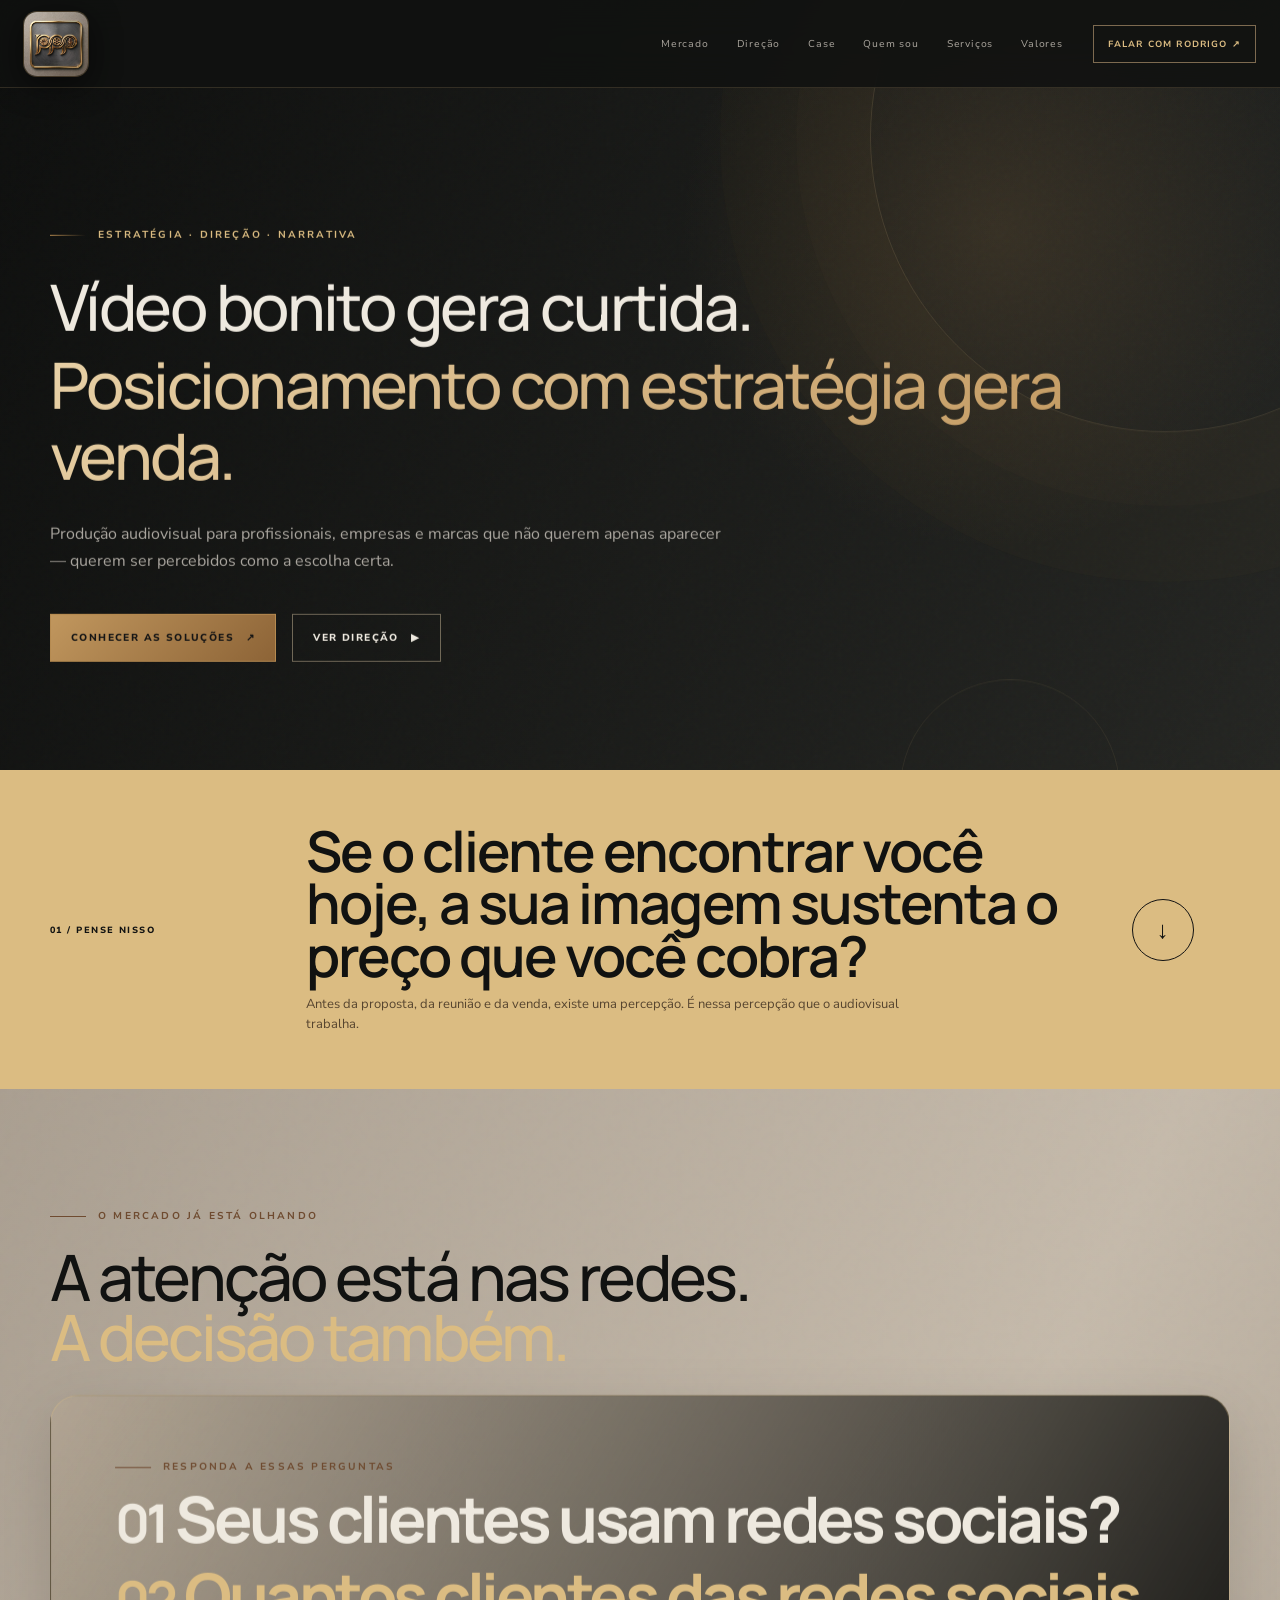
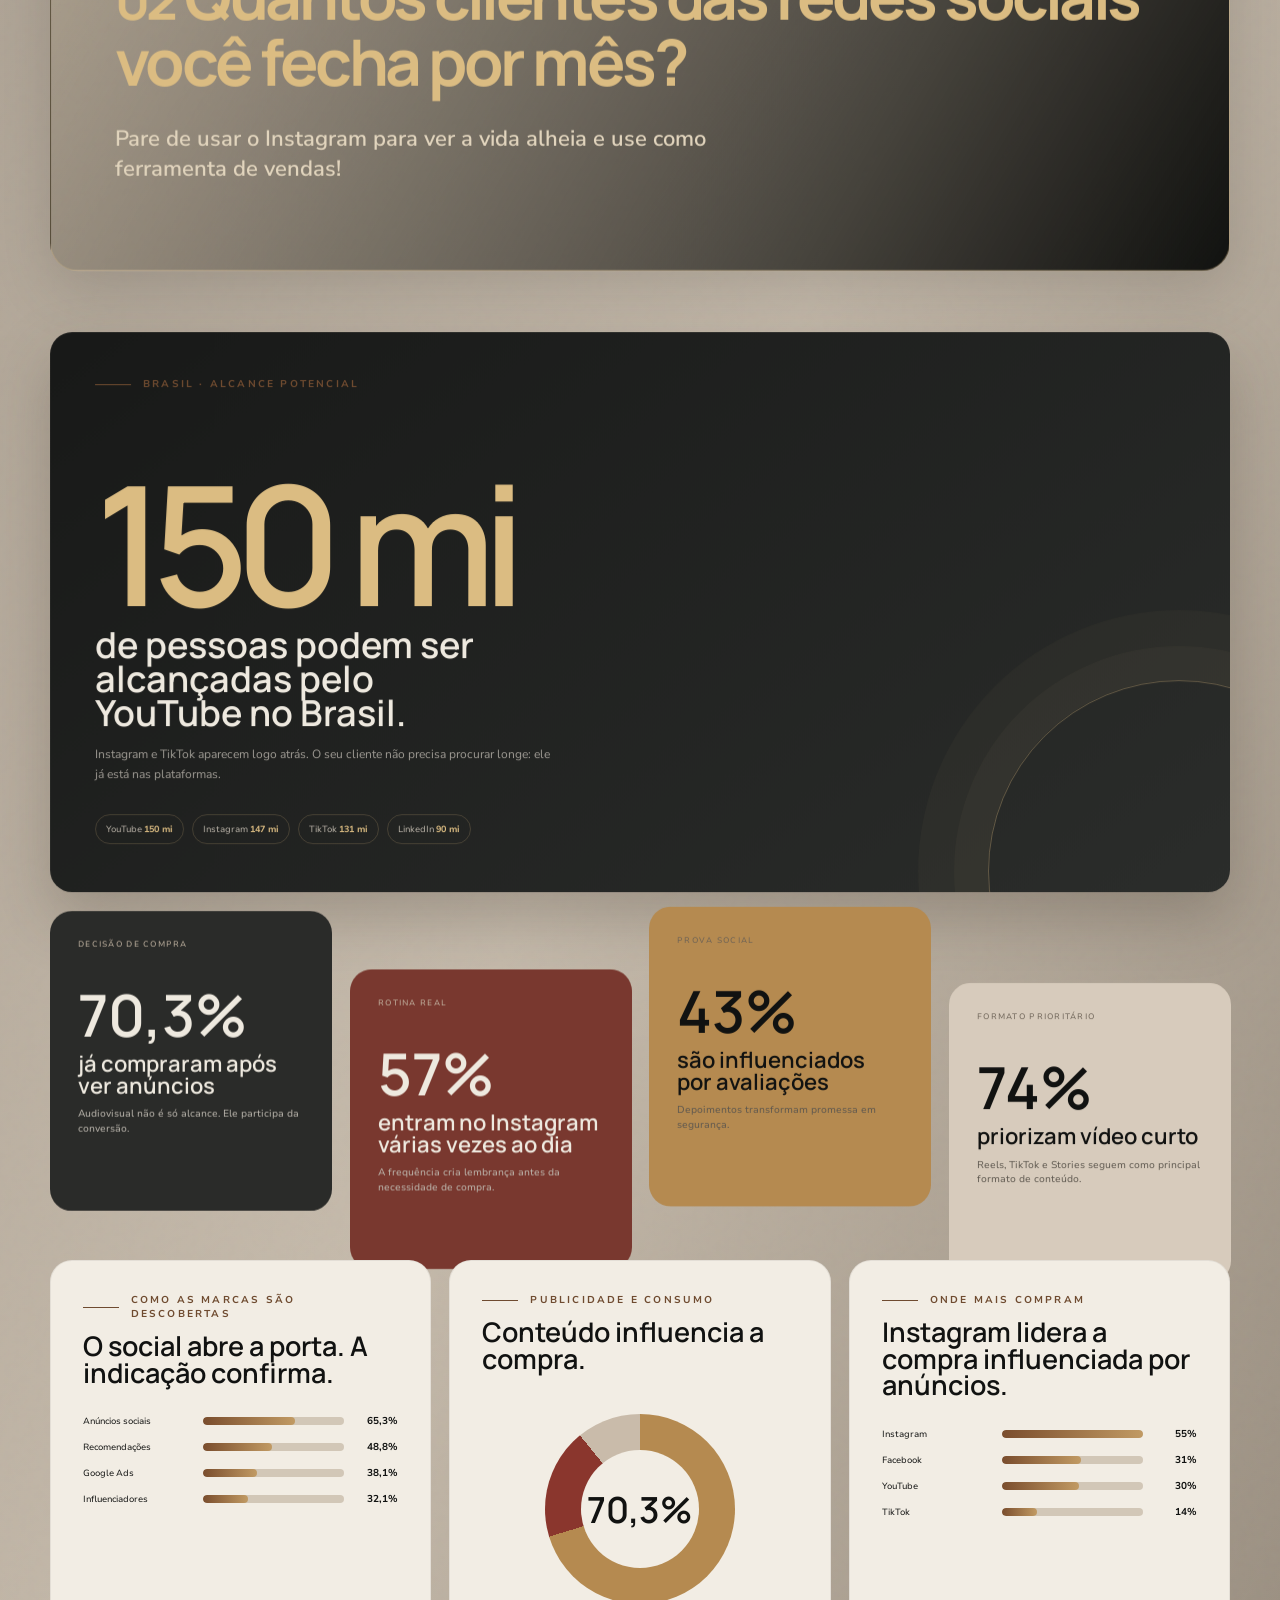
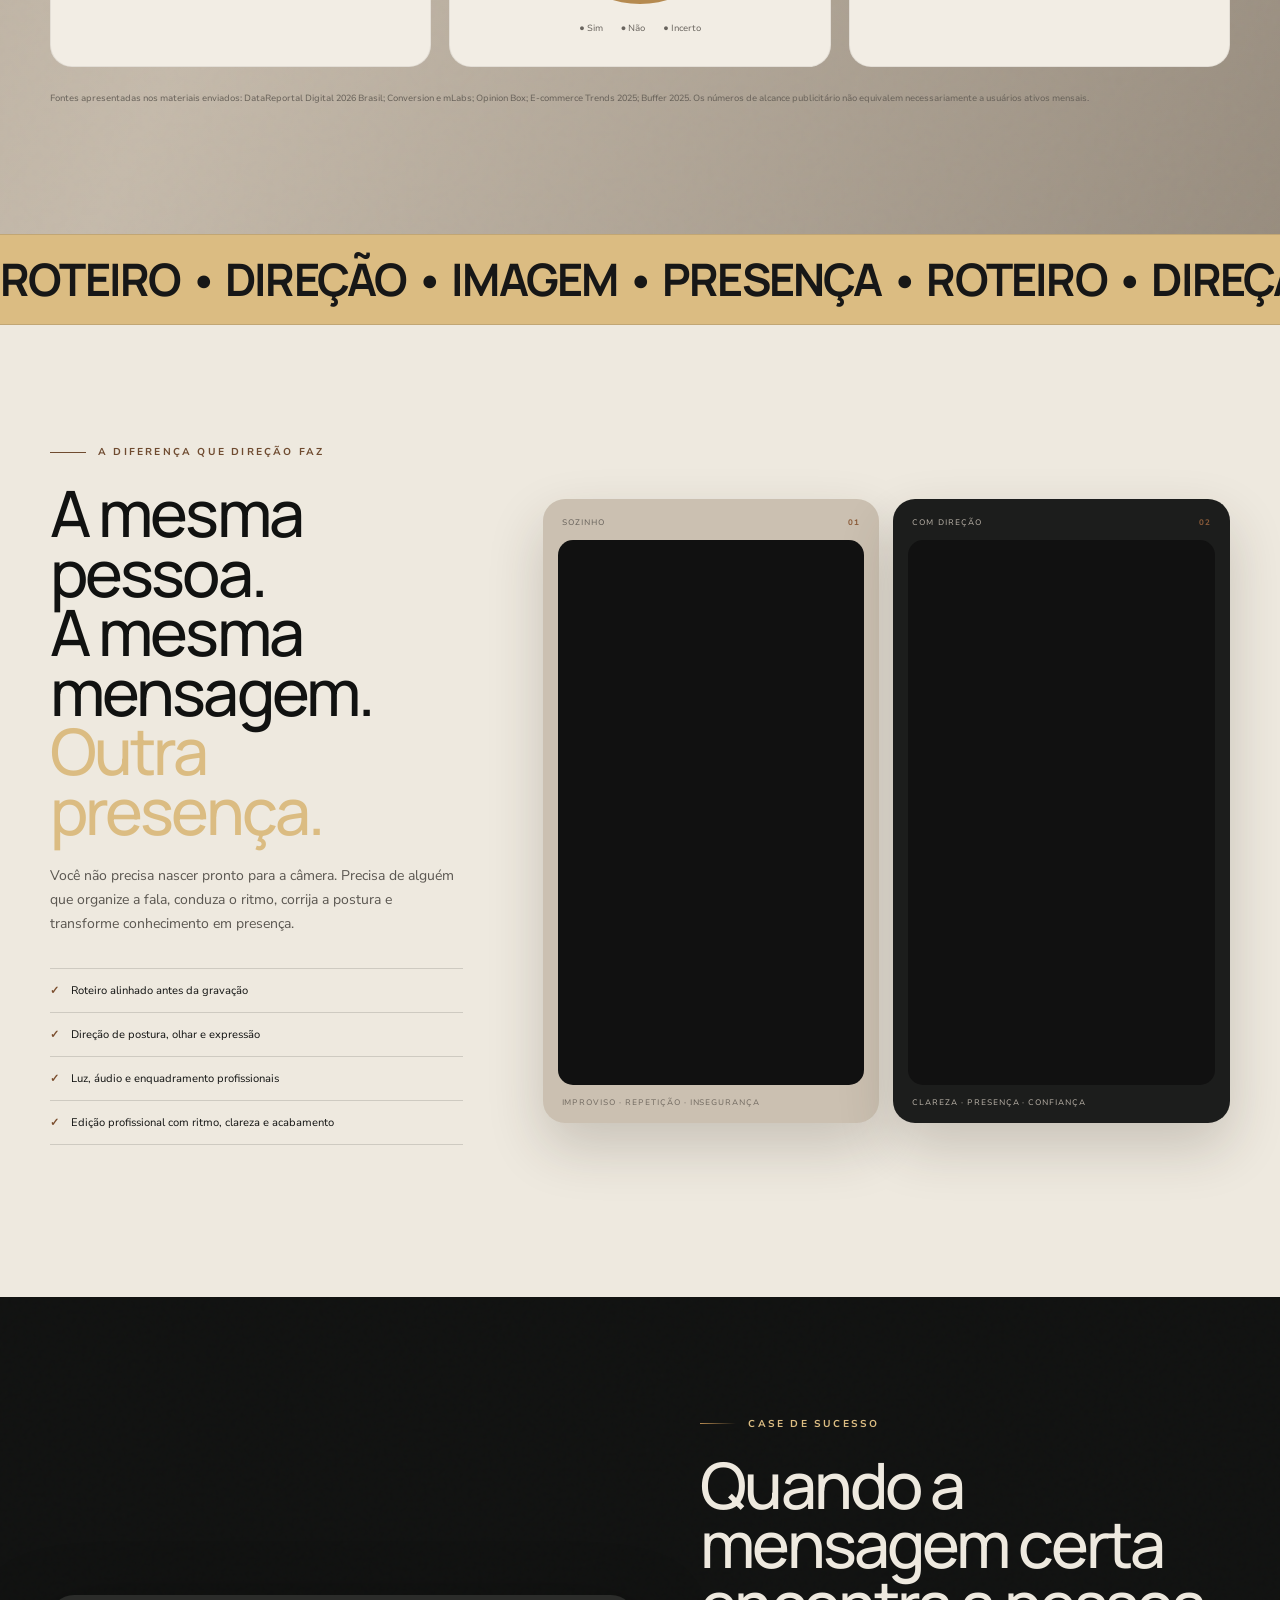
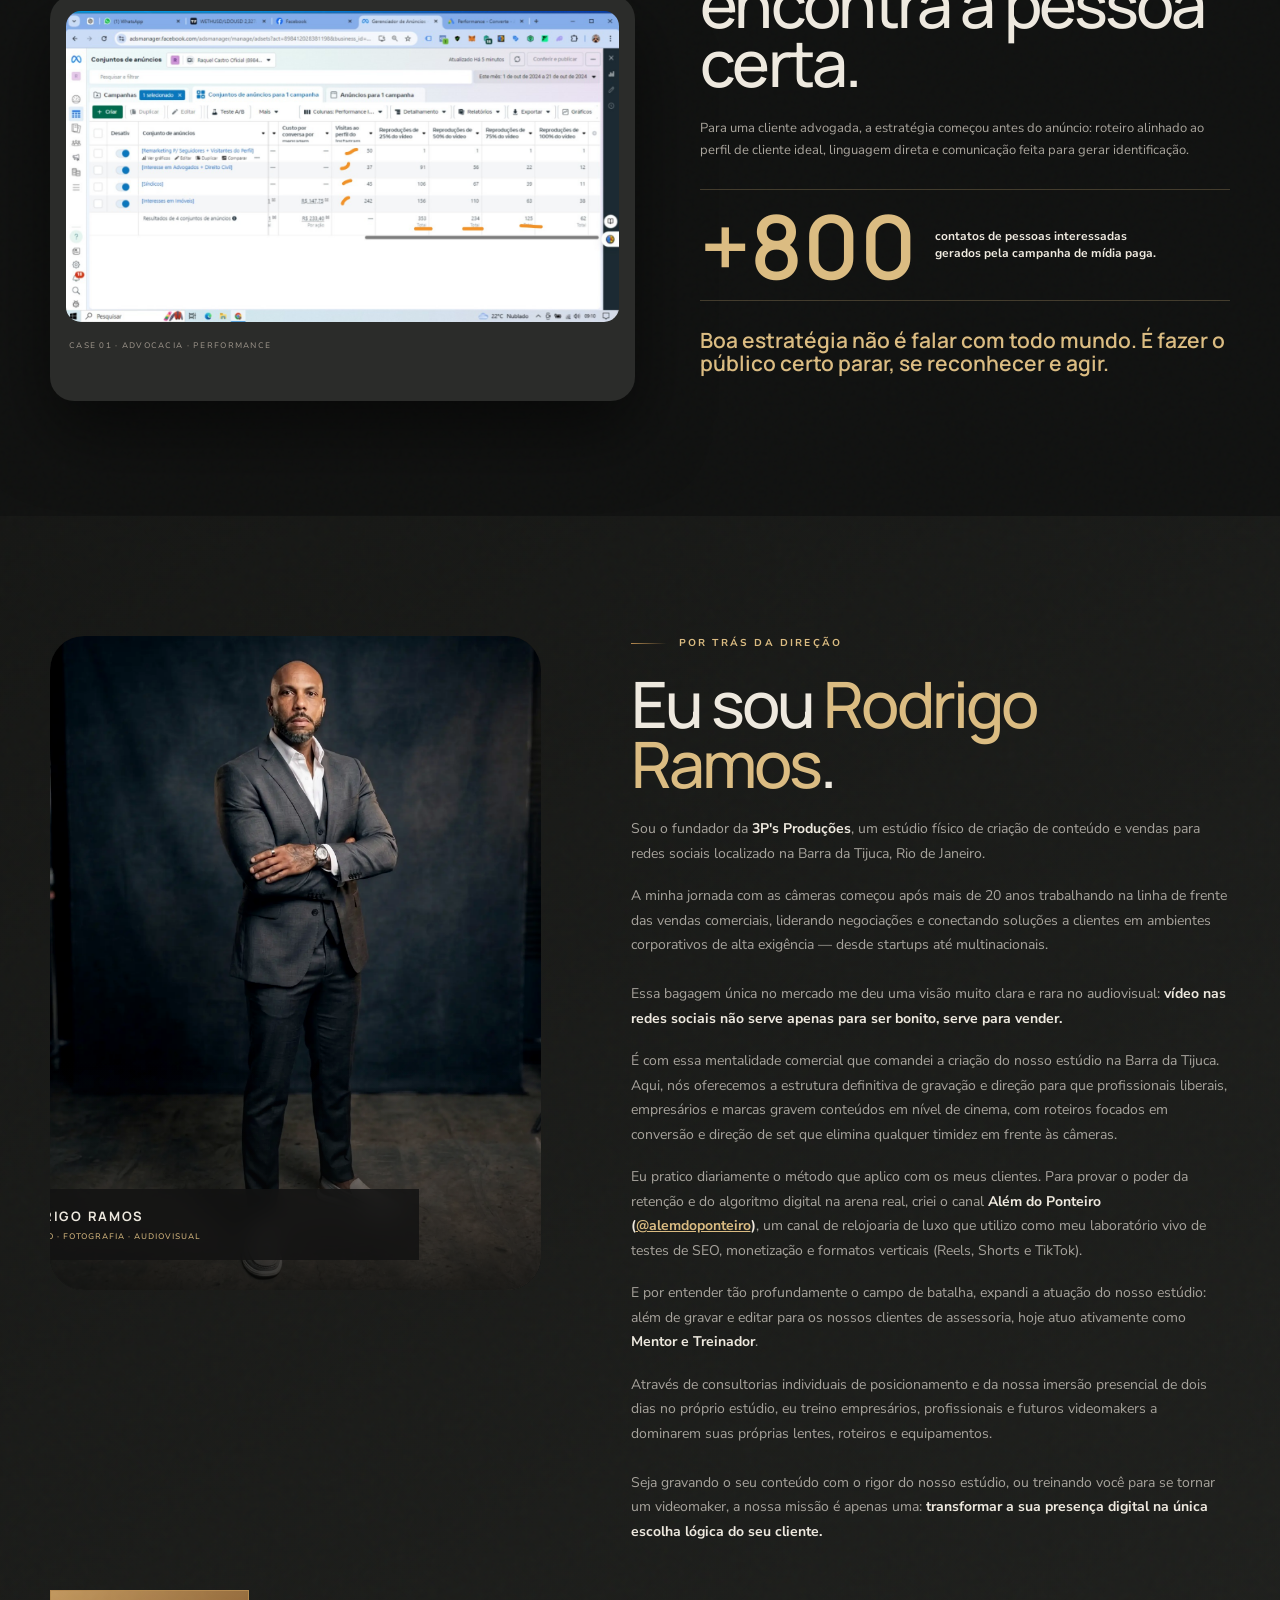
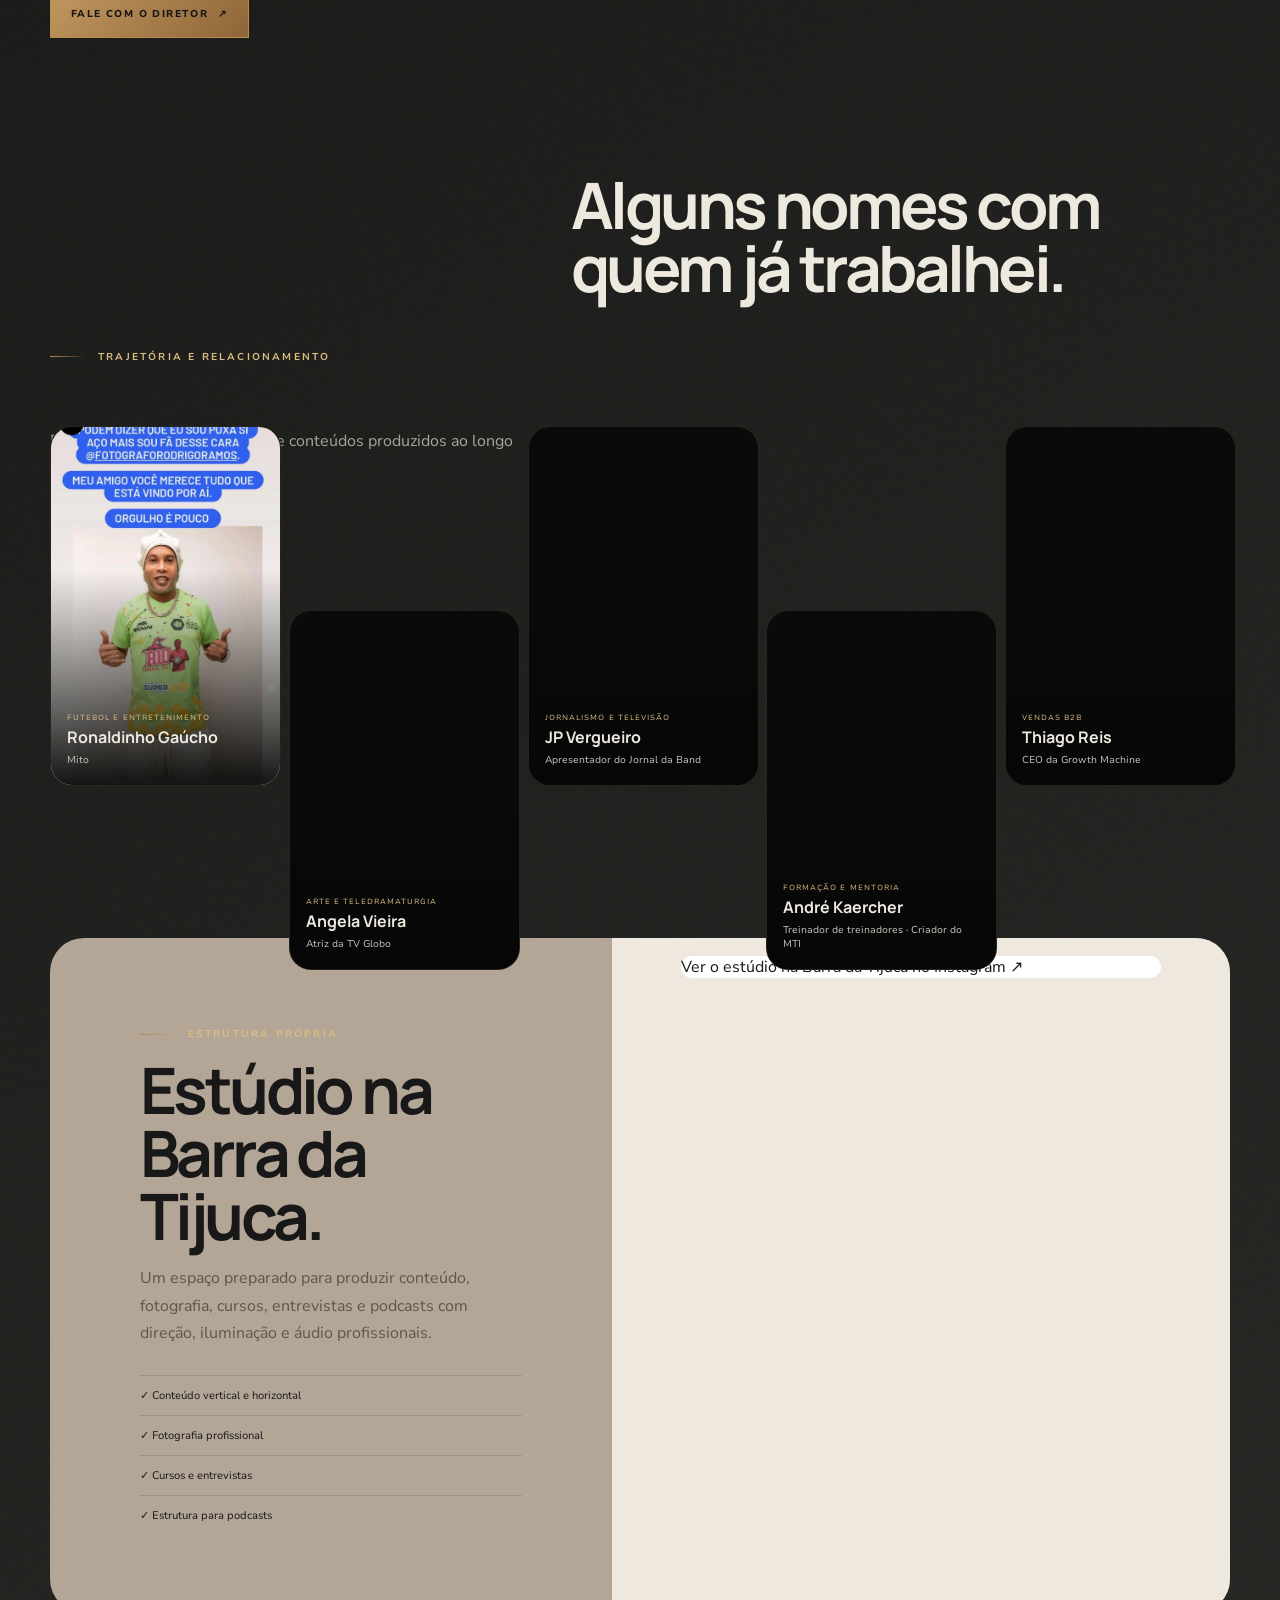
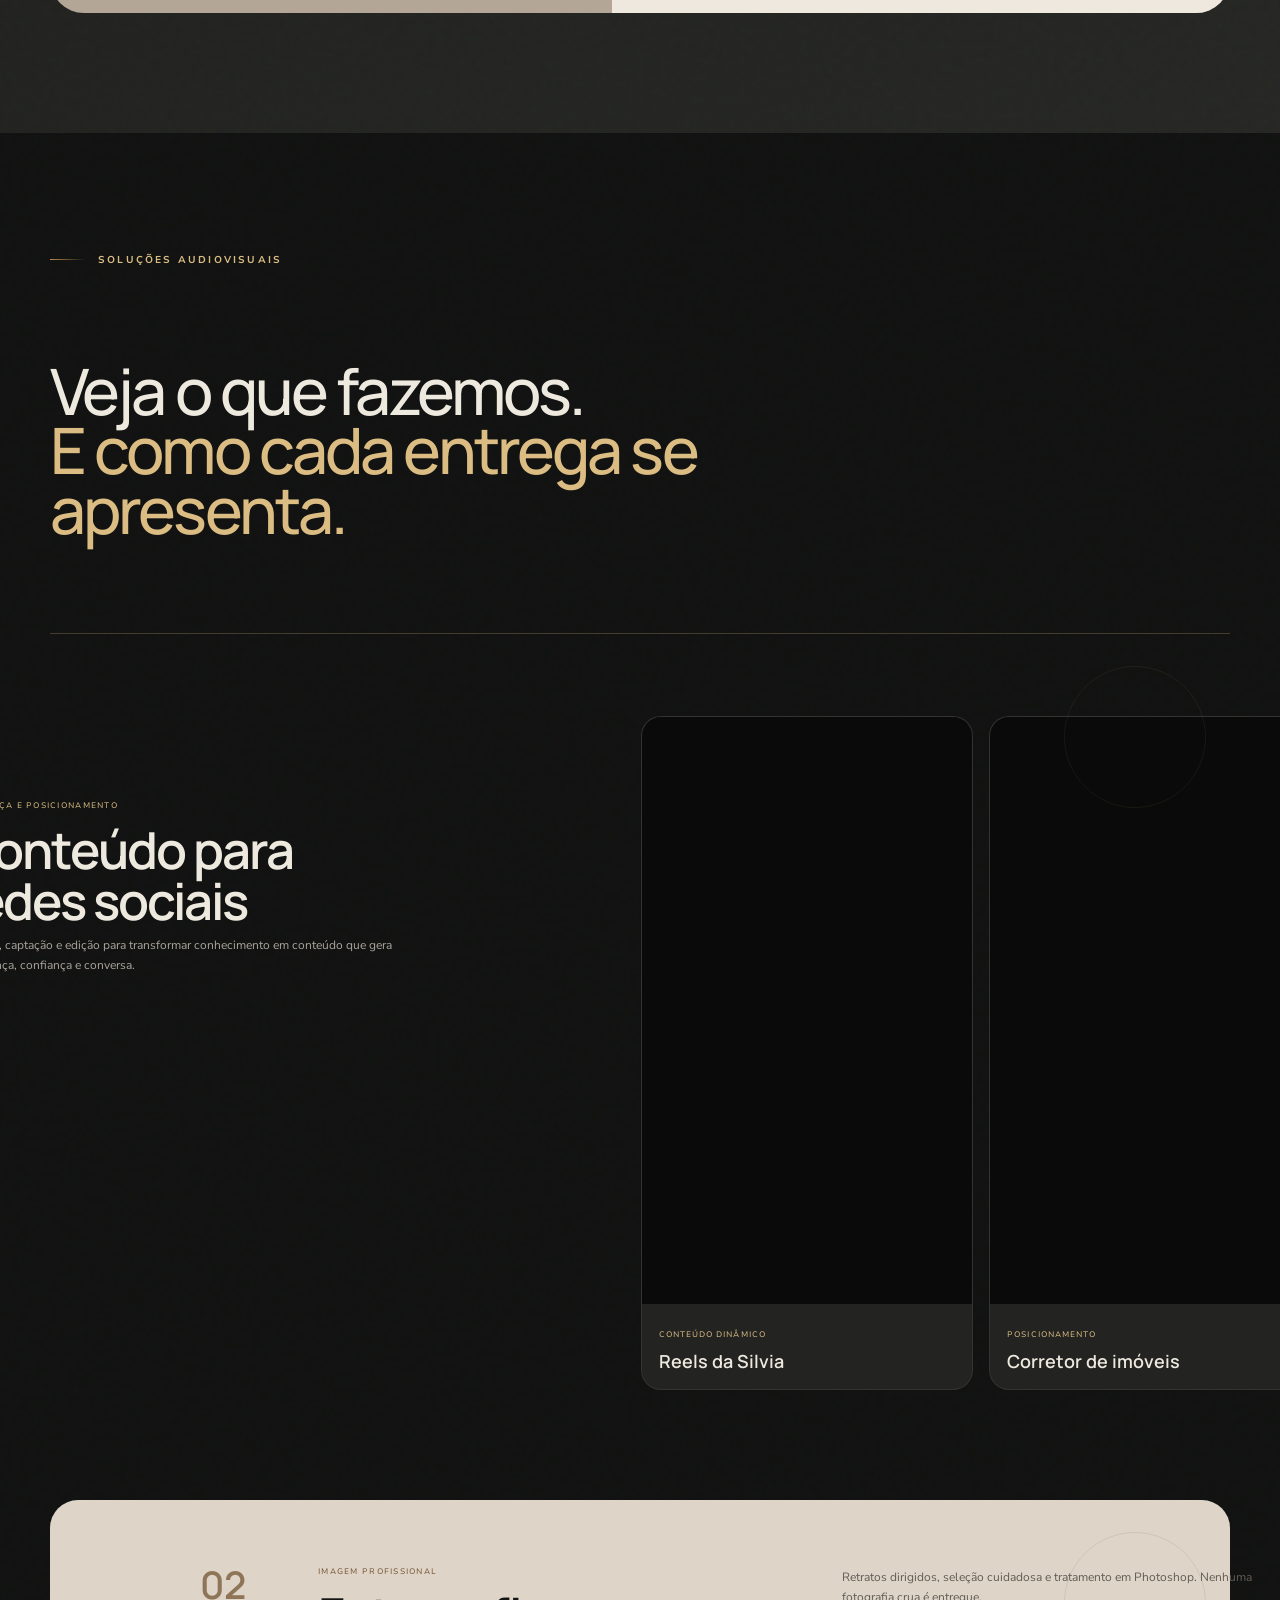
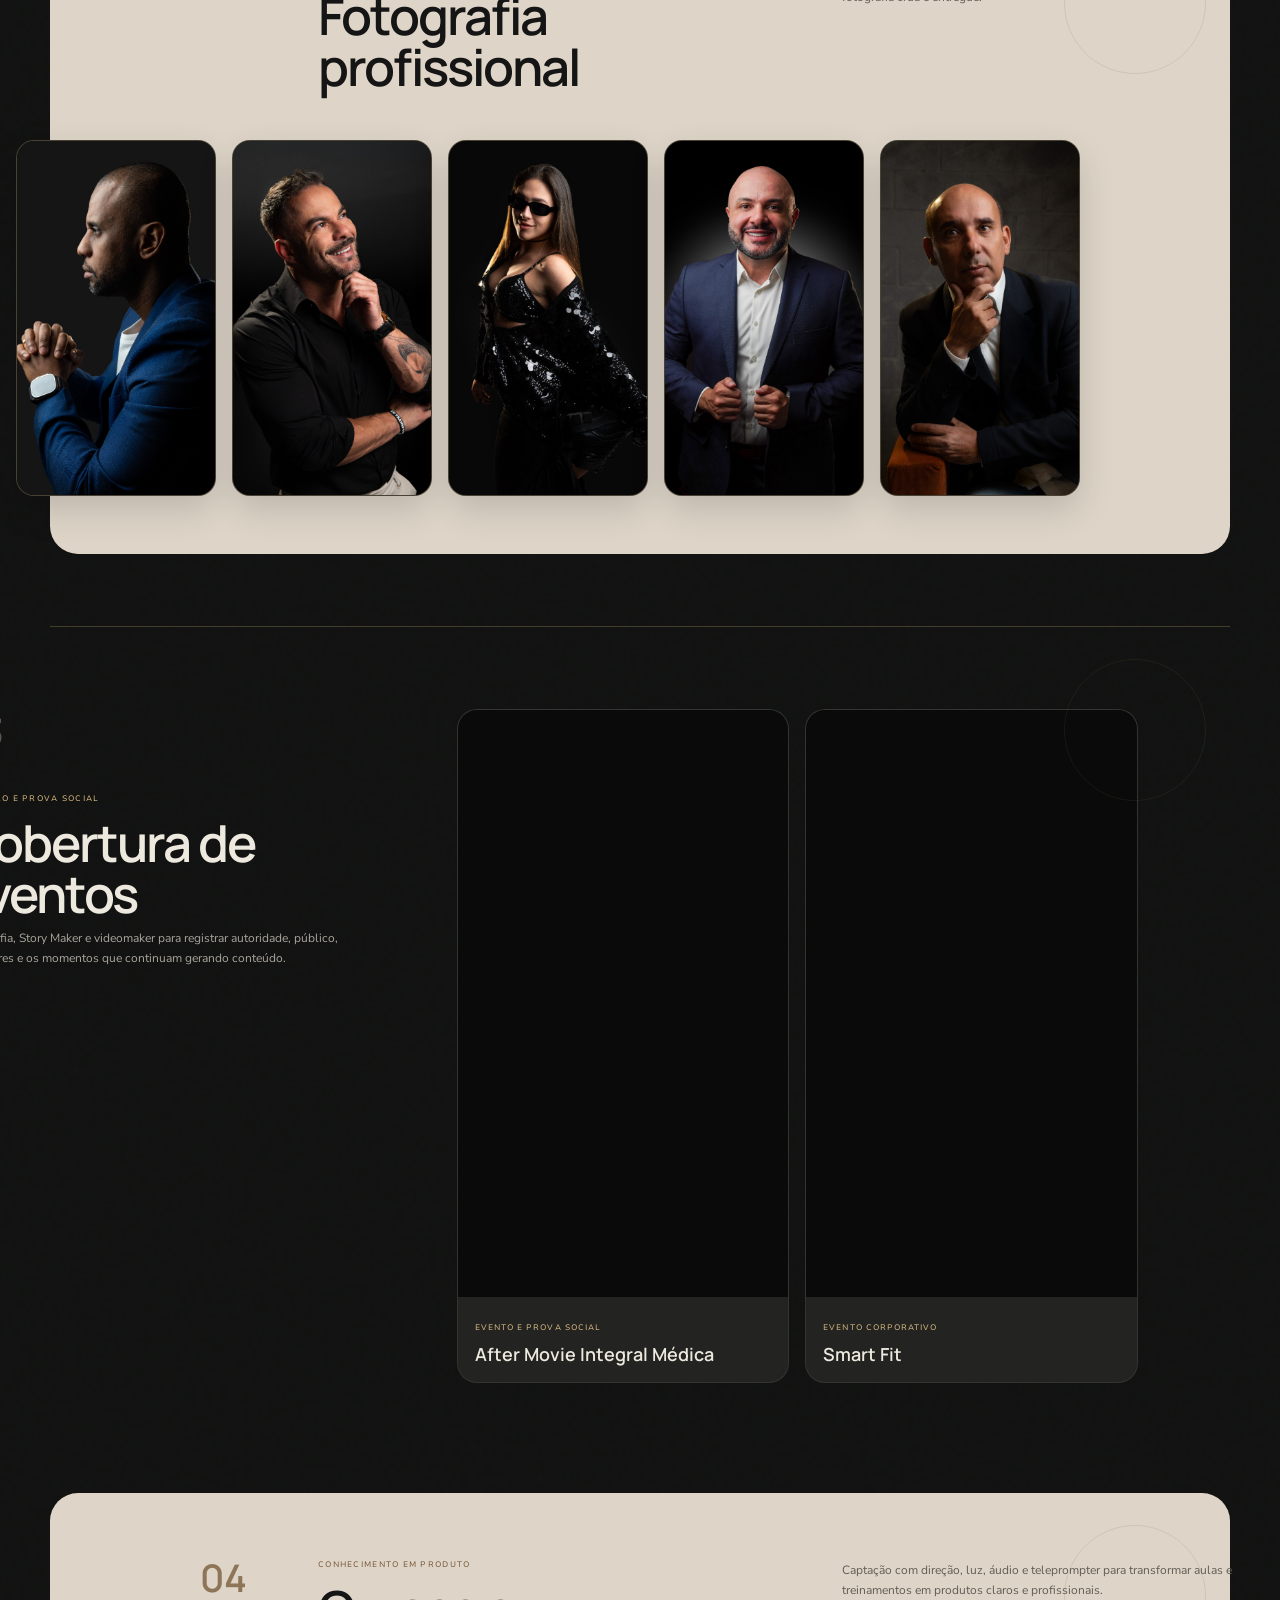
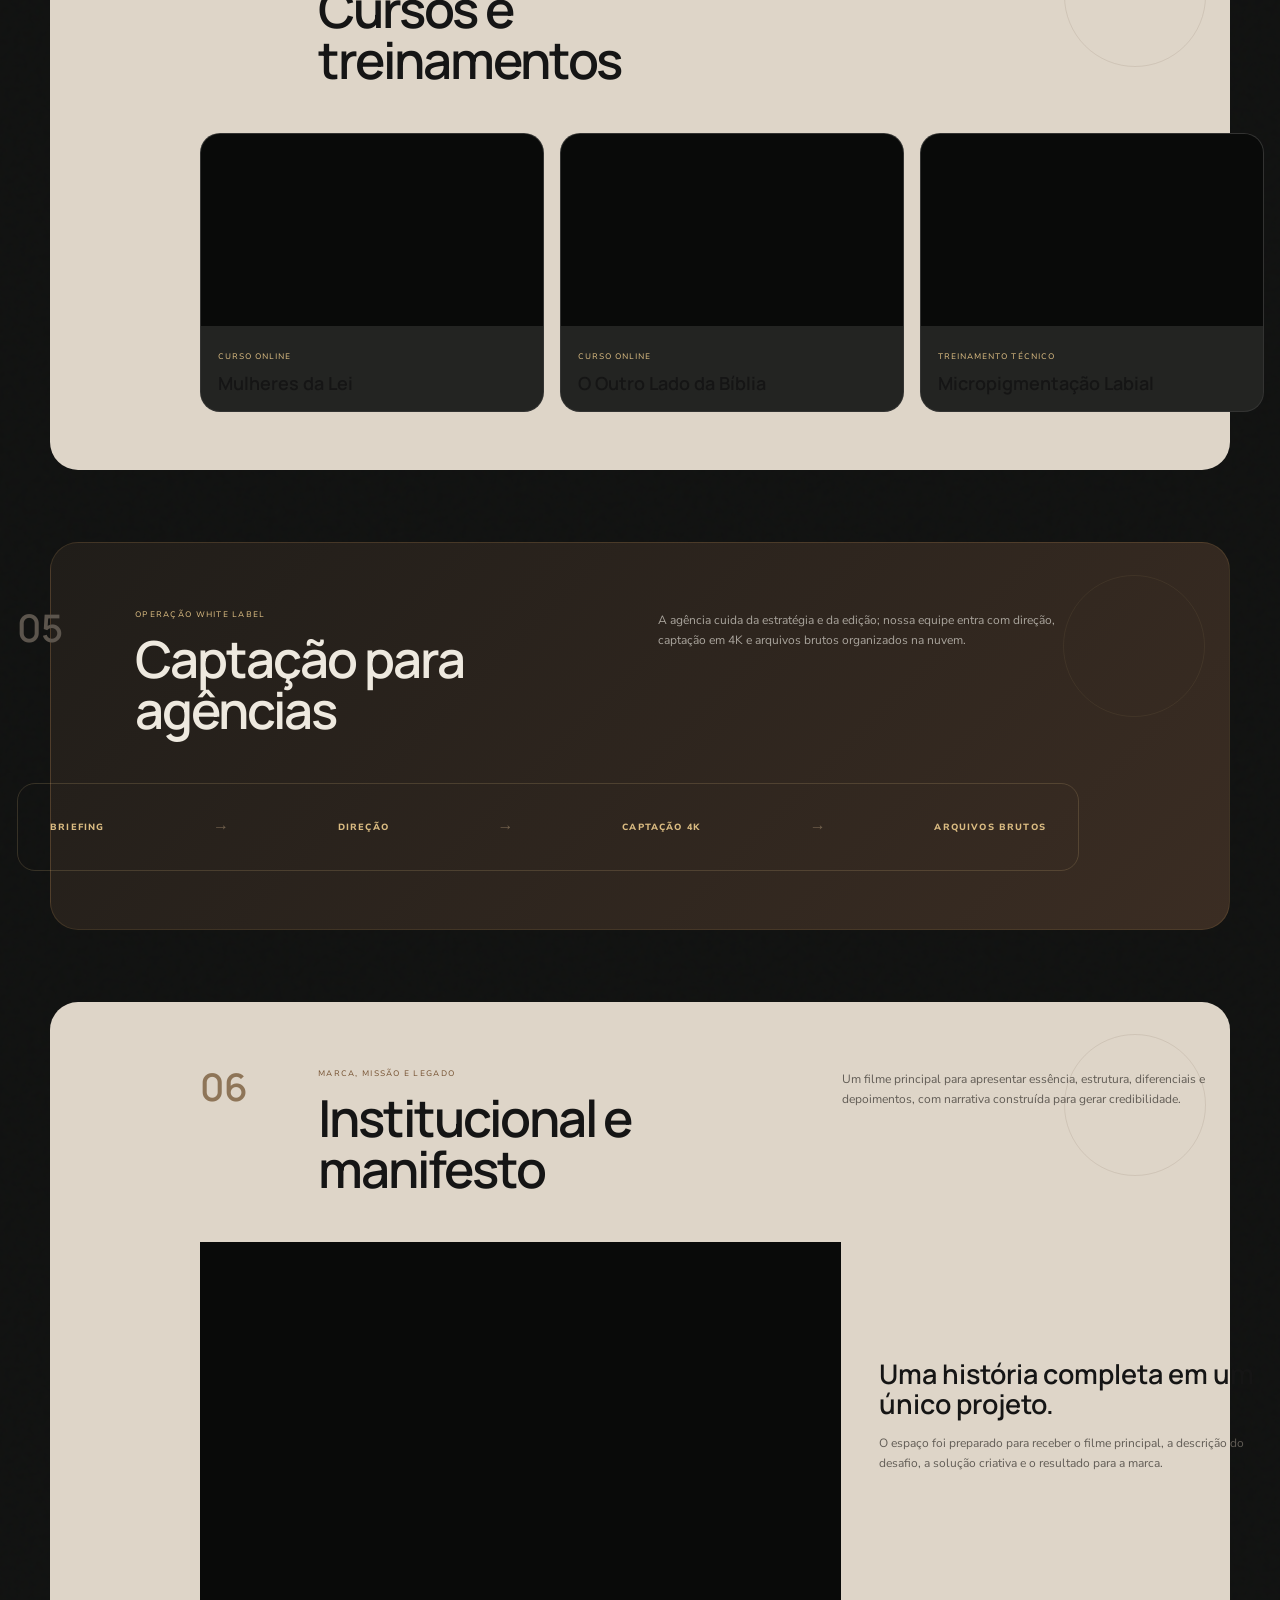
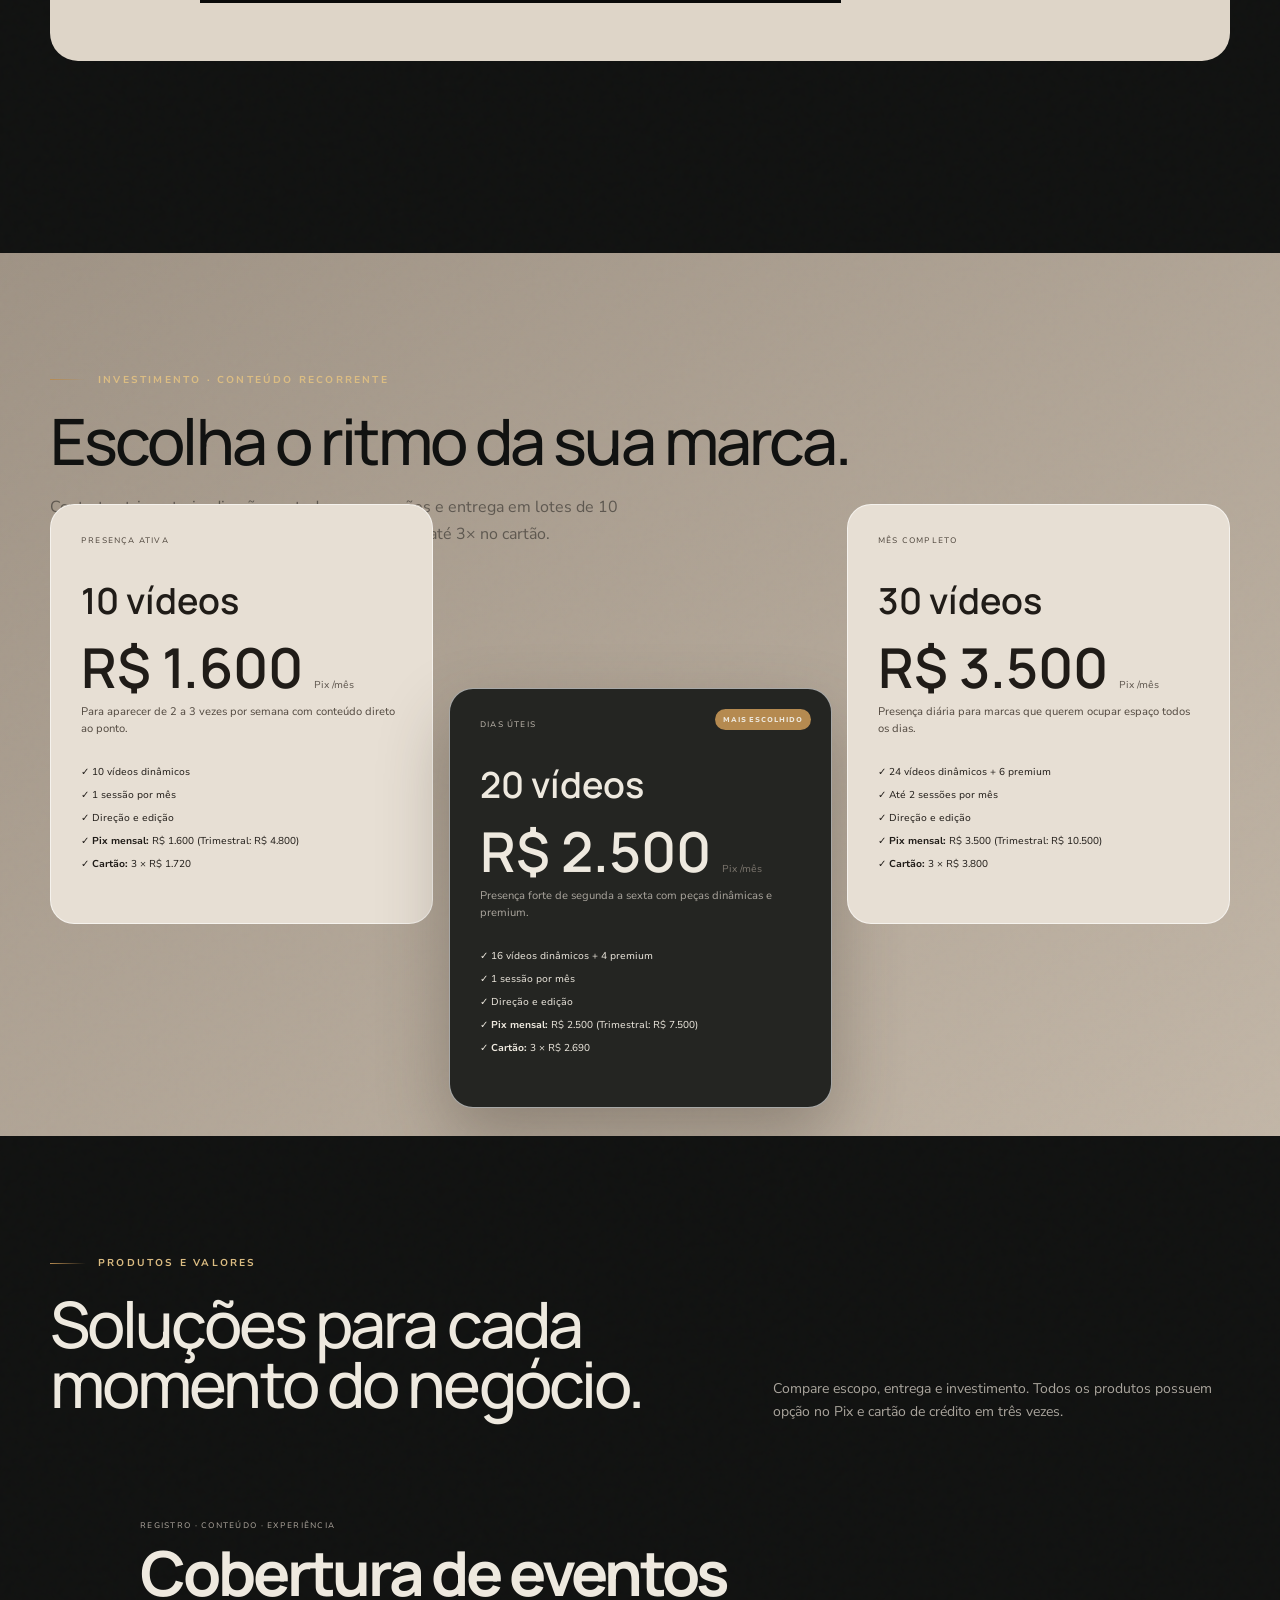
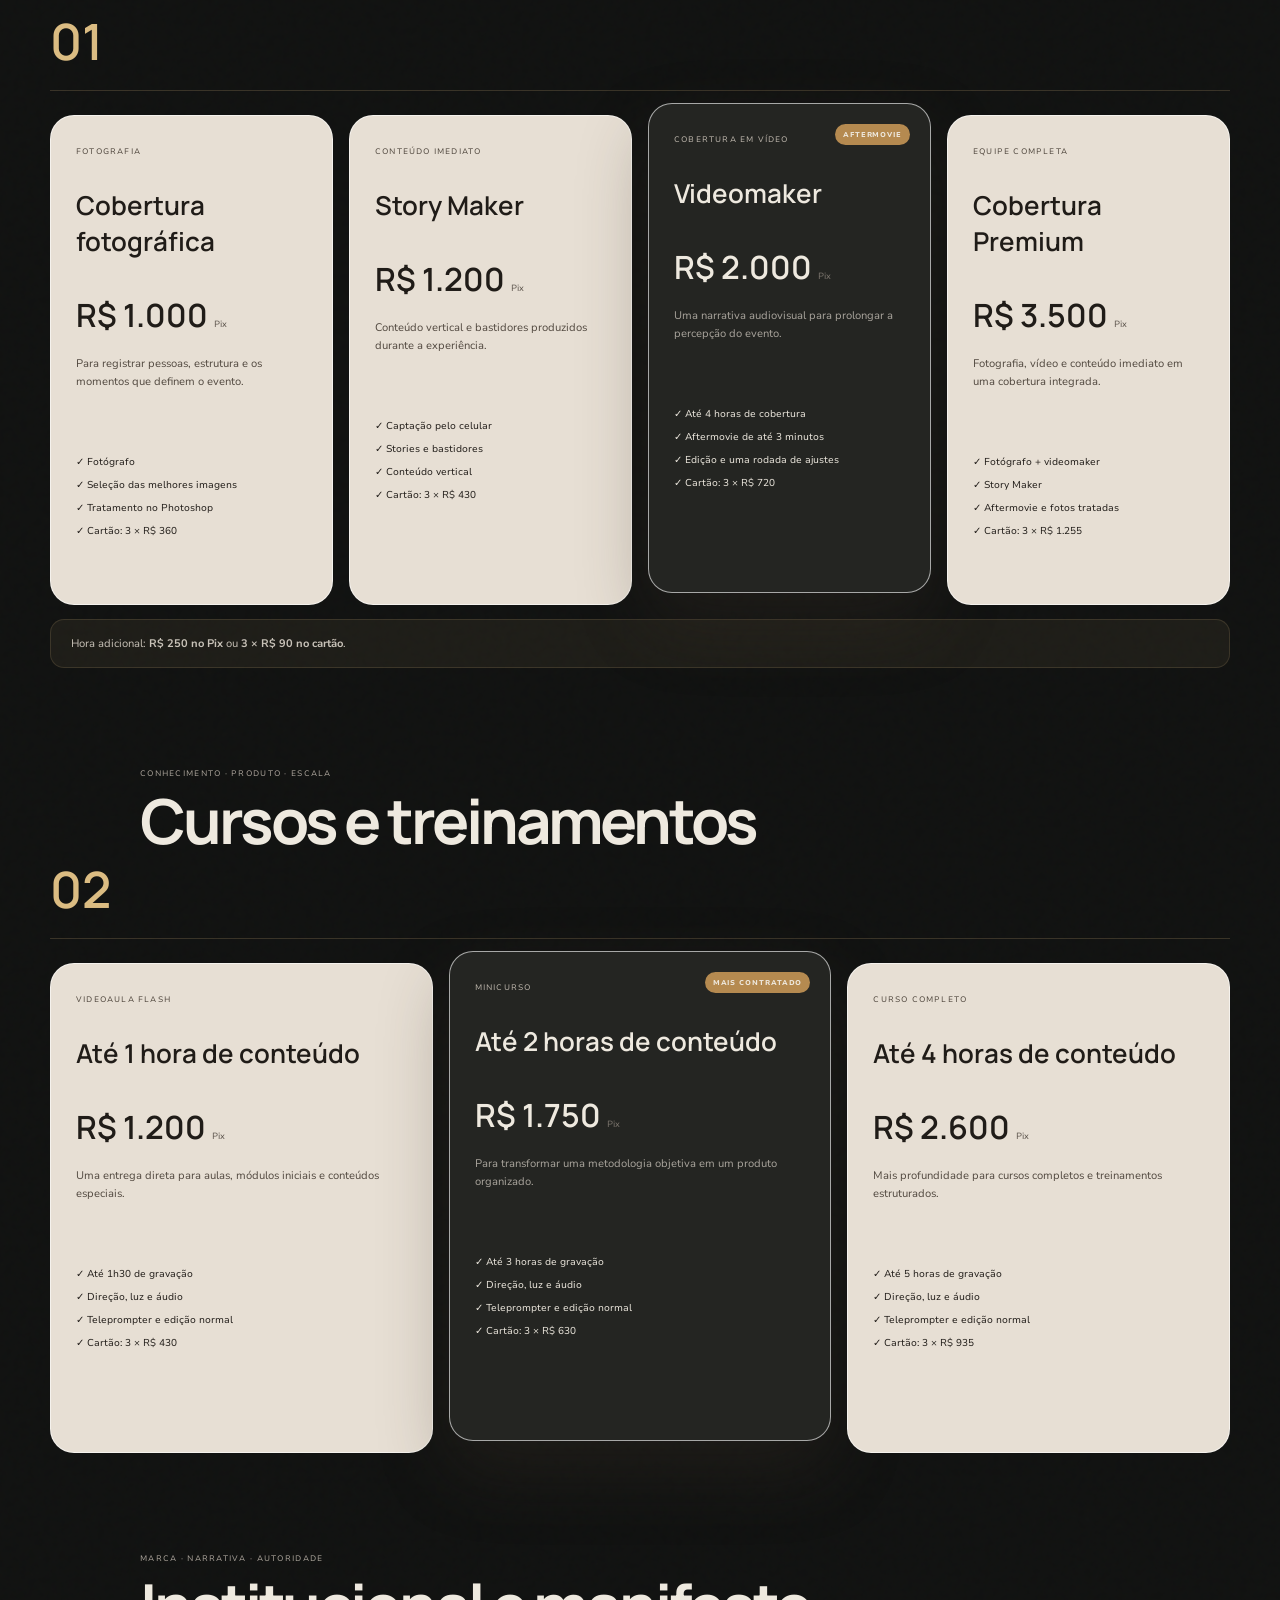
==== commit 7ab3e2a3: "Highlight Rodrigo Ramos in title and start paragraph with Sou o fundador da 3Ps Producoes" ====
--- a/index.html
+++ b/index.html
@@ -800,7 +800,7 @@
       </div>
       <div class="about-copy reveal">
         <div class="eyebrow">Por trás da direção</div>
-        <h2 class="title">Eu sou Rodrigo Ramos.</h2>
+        <h2 class="title">Eu sou <span class="gold">Rodrigo Ramos</span>.</h2>
         <p>Sou o fundador da <strong>3P's Produções</strong>, um estúdio físico de criação de conteúdo e vendas para redes sociais localizado na Barra da Tijuca, Rio de Janeiro.</p>
         <p>A minha jornada com as câmeras começou após mais de 20 anos trabalhando na linha de frente das vendas comerciais, liderando negociações e conectando soluções a clientes em ambientes corporativos de alta exigência — desde startups até multinacionais.<br><br>Essa bagagem única no mercado me deu uma visão muito clara e rara no audiovisual: <strong>vídeo nas redes sociais não serve apenas para ser bonito, serve para vender.</strong></p>
         <p>É com essa mentalidade comercial que comandei a criação do nosso estúdio na Barra da Tijuca. Aqui, nós oferecemos a estrutura definitiva de gravação e direção para que profissionais liberais, empresários e marcas gravem conteúdos em nível de cinema, com roteiros focados em conversão e direção de set que elimina qualquer timidez em frente às câmeras.</p>
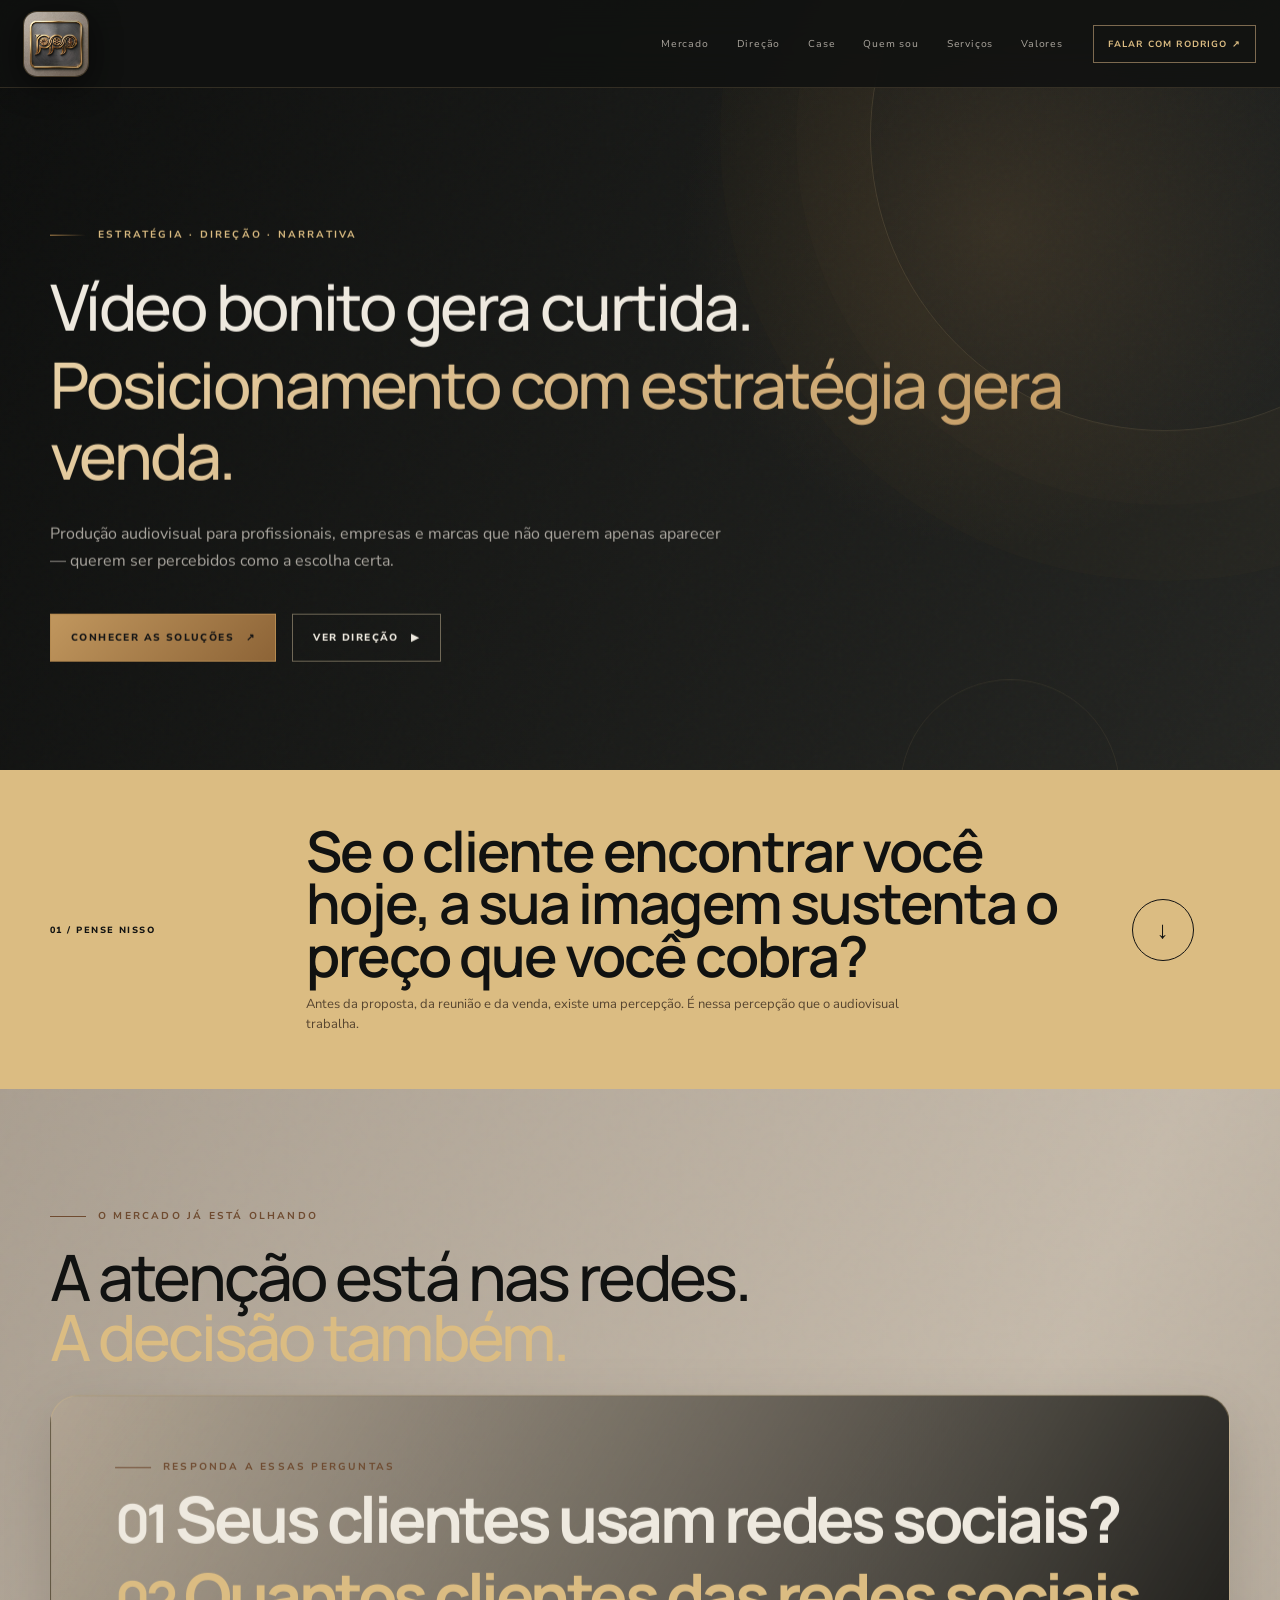
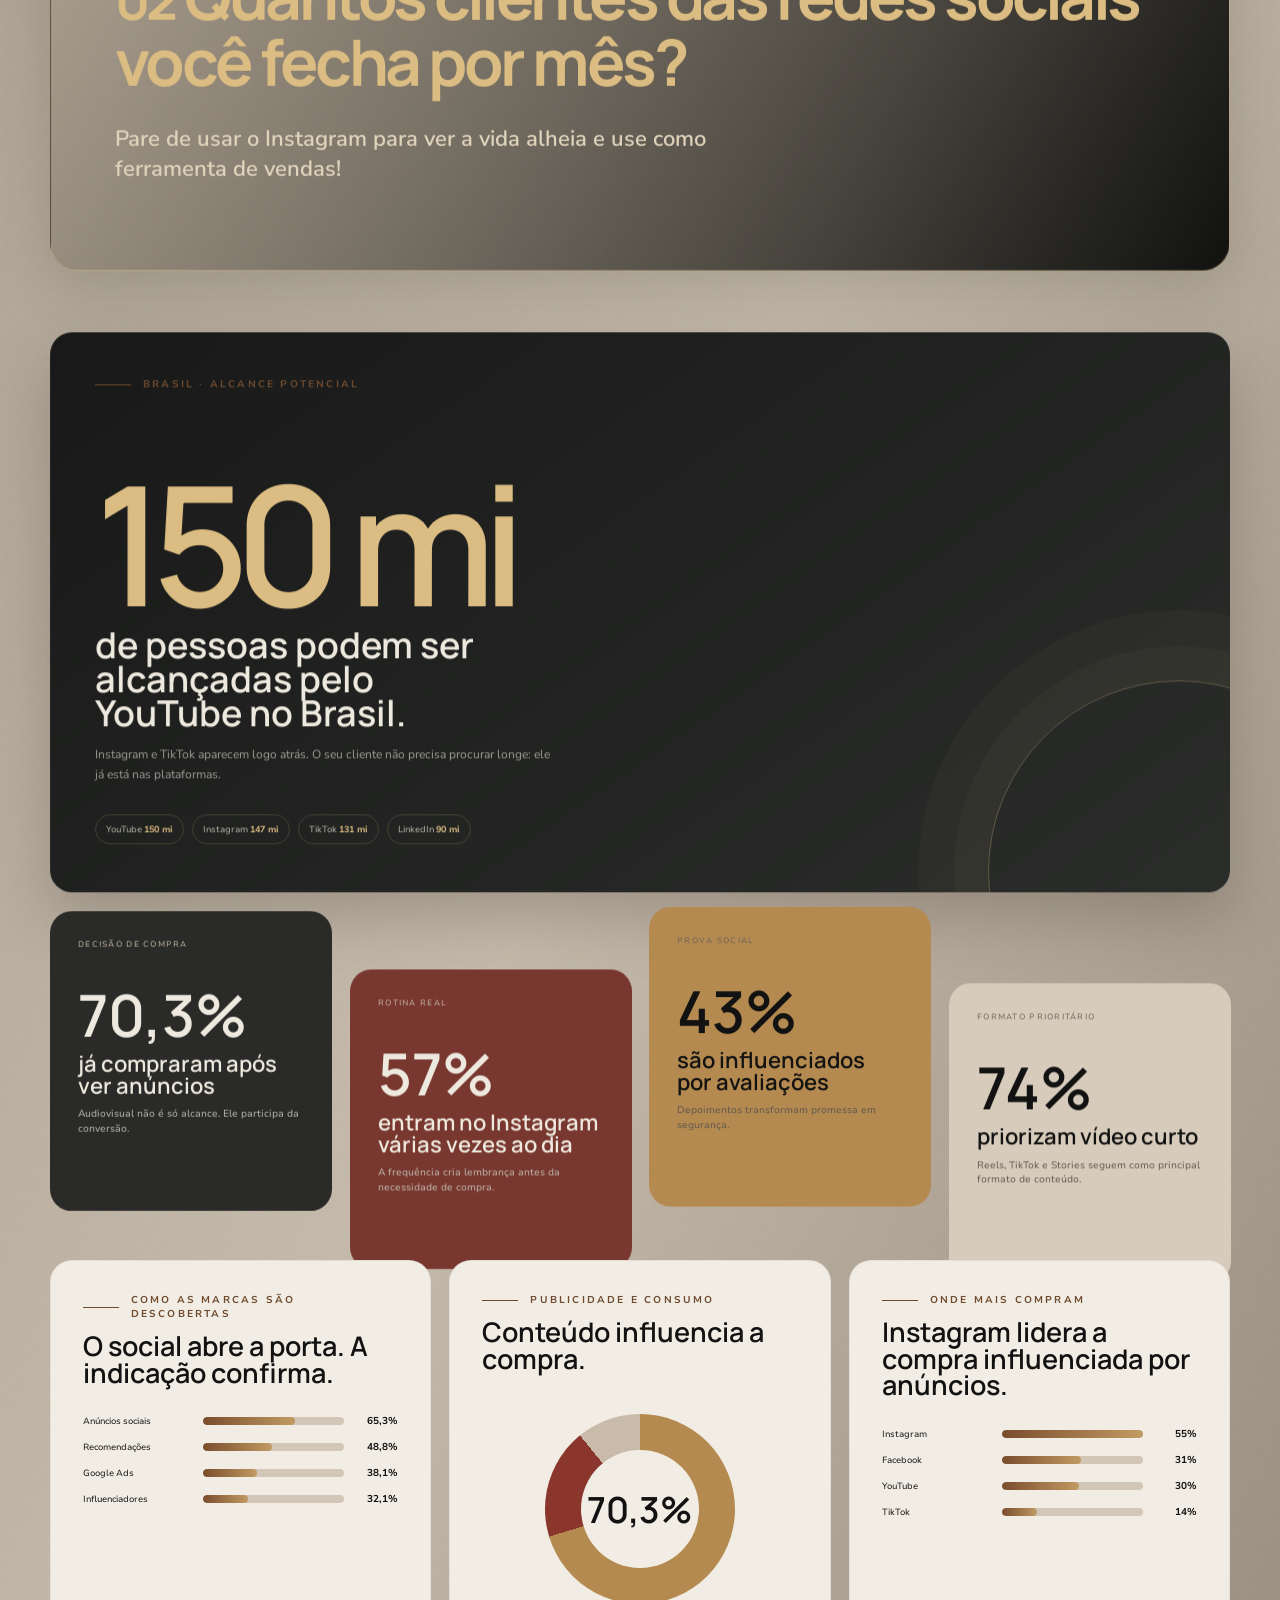
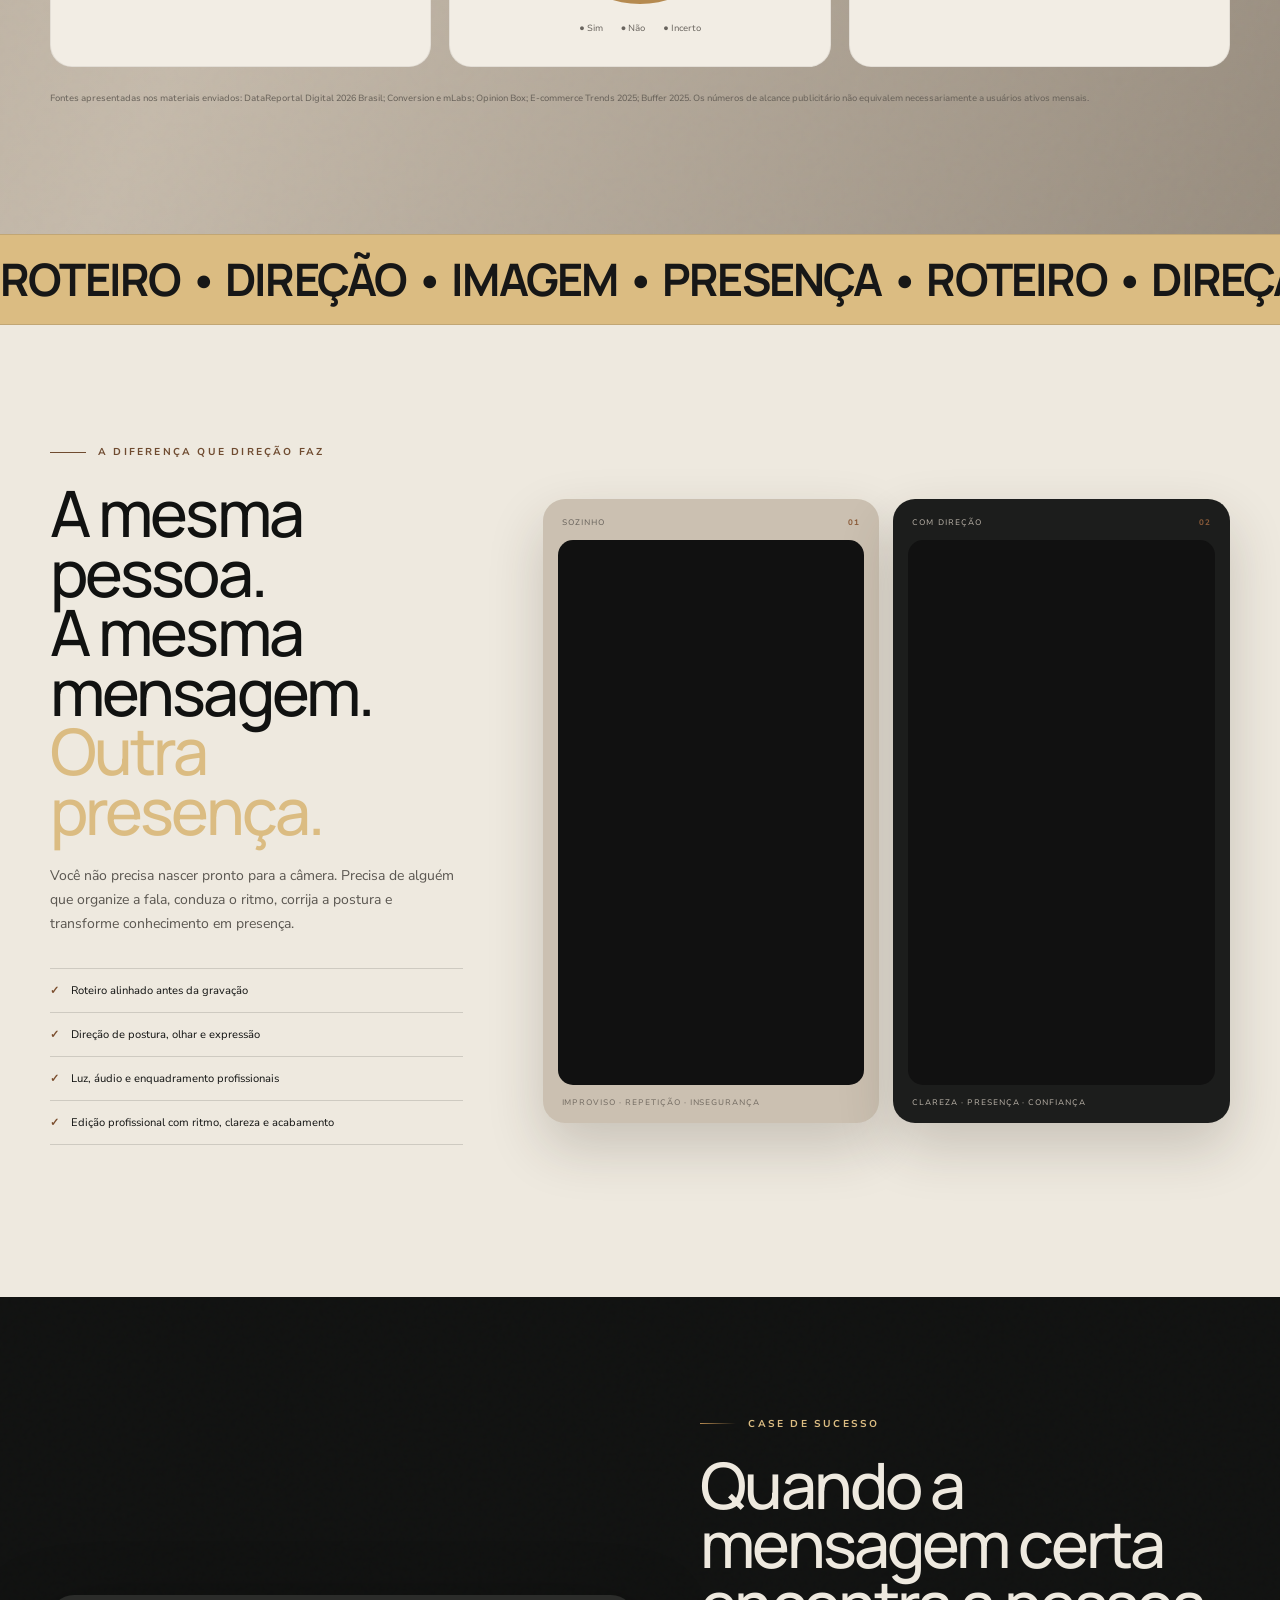
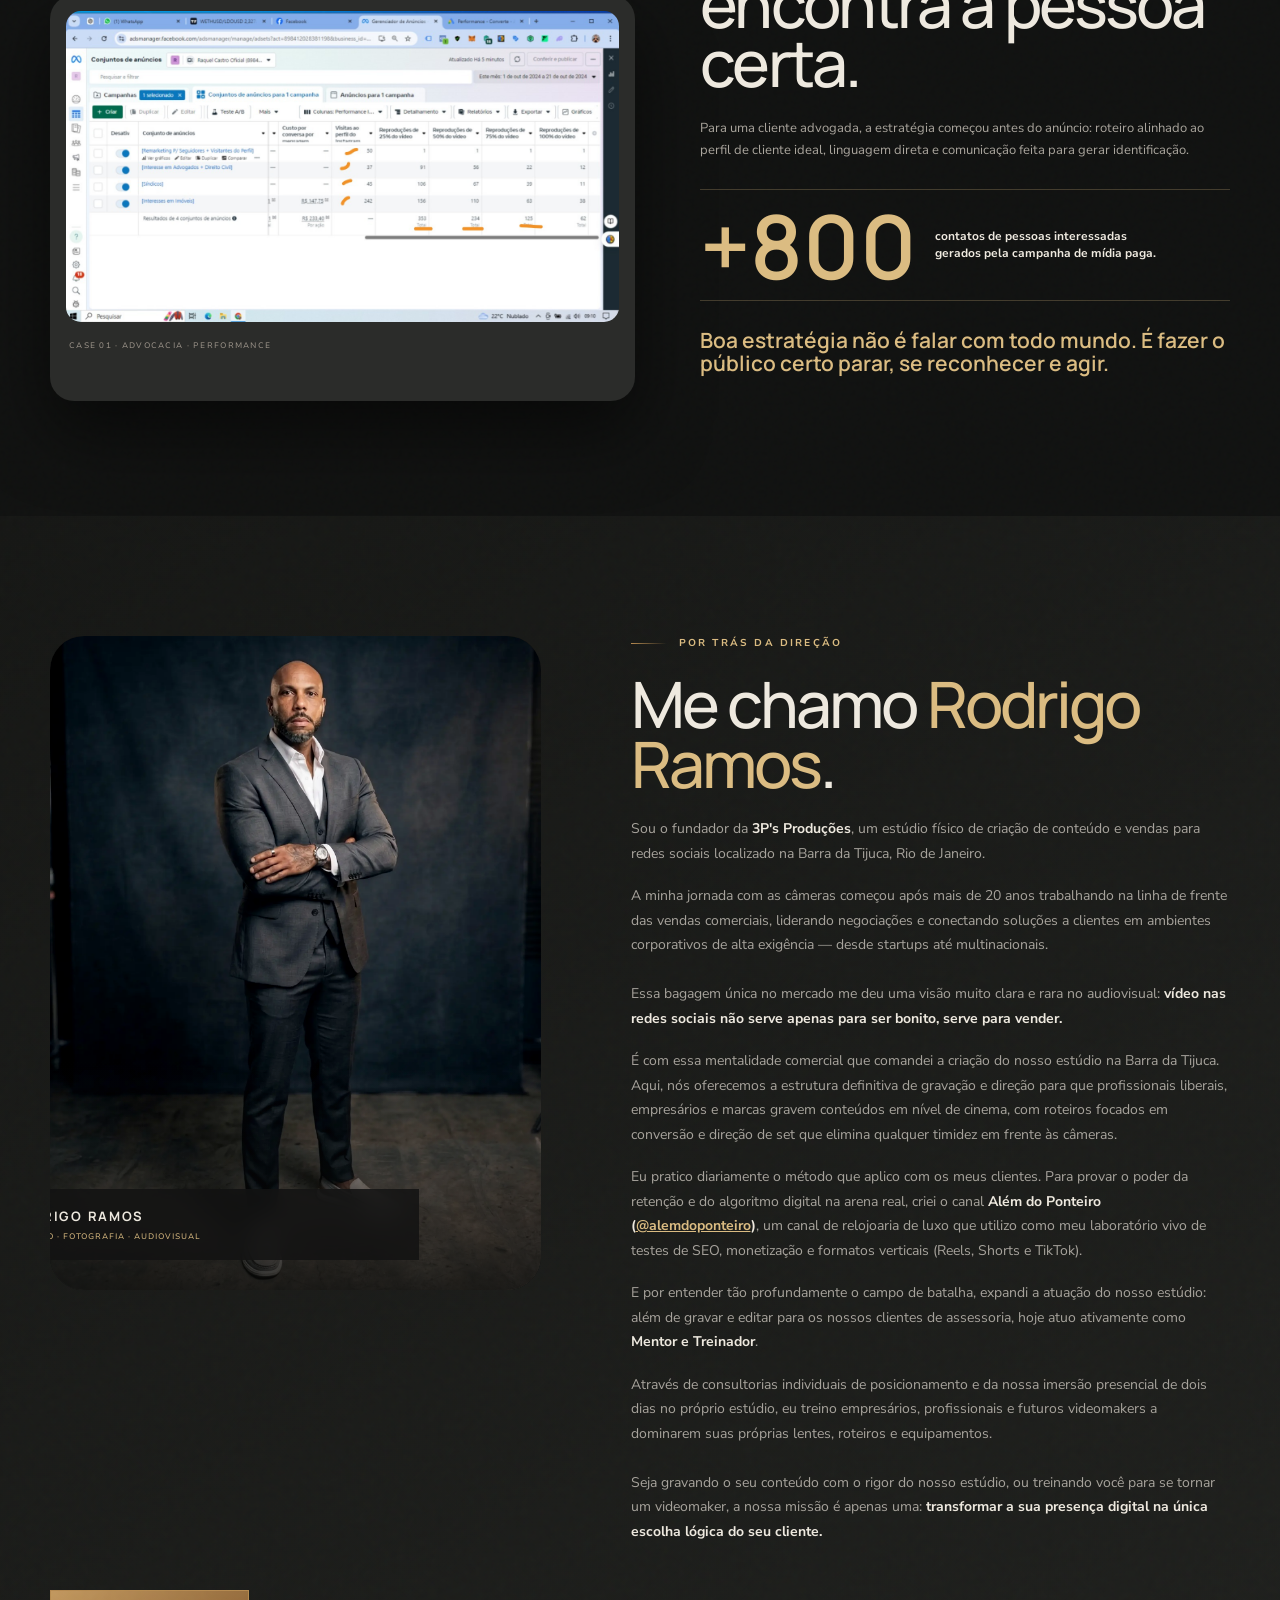
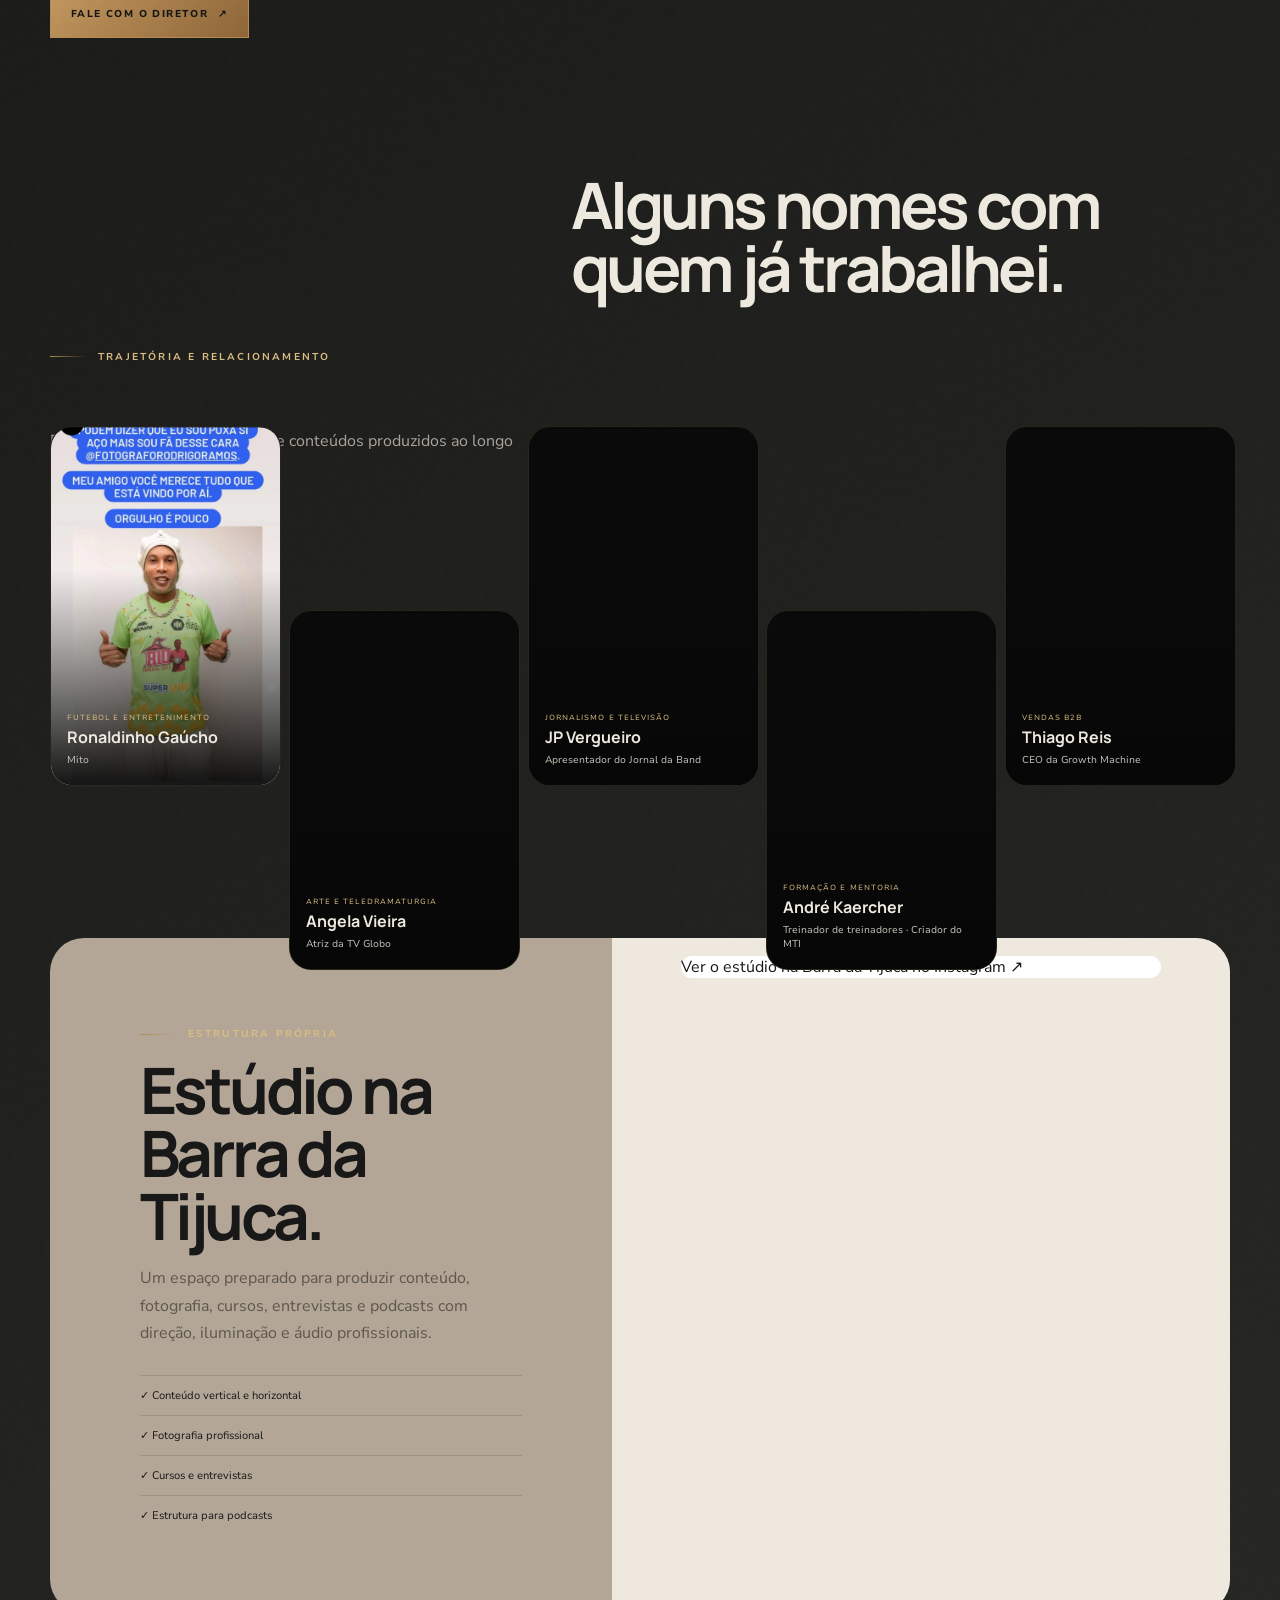
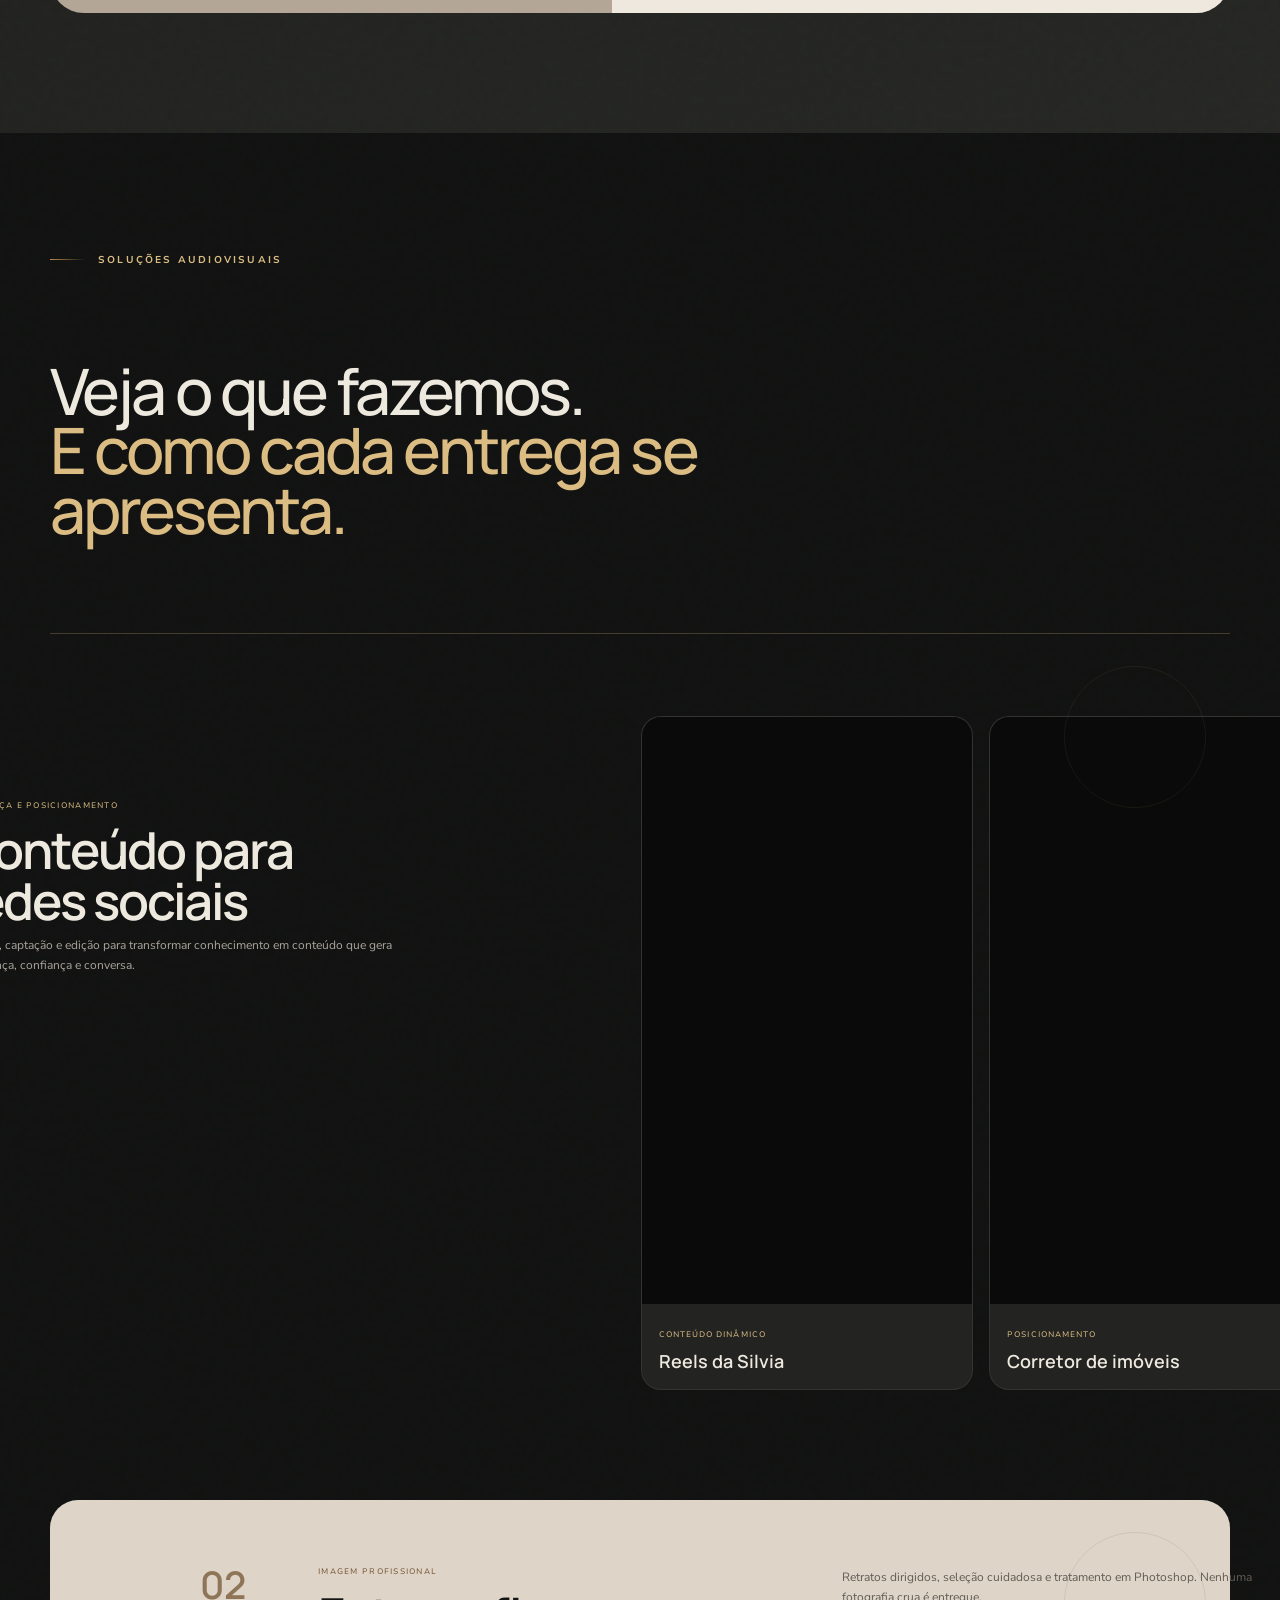
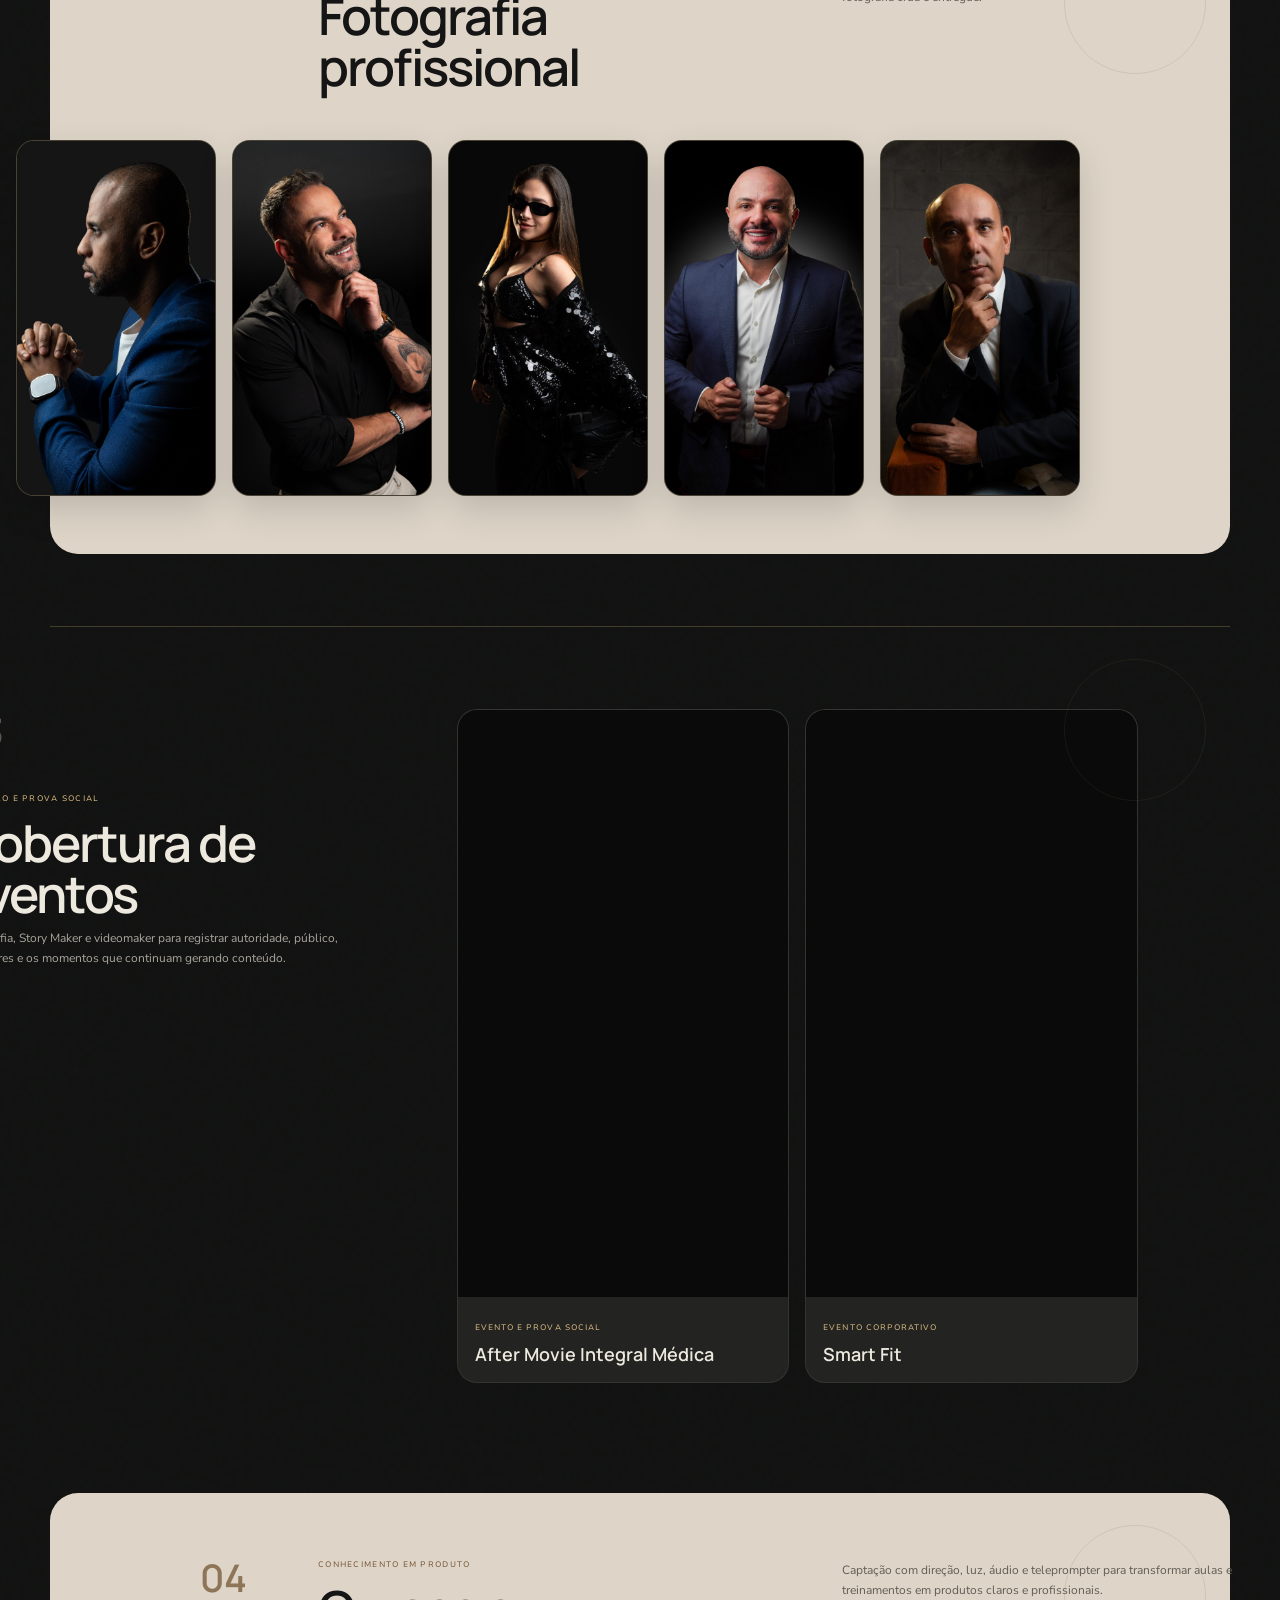
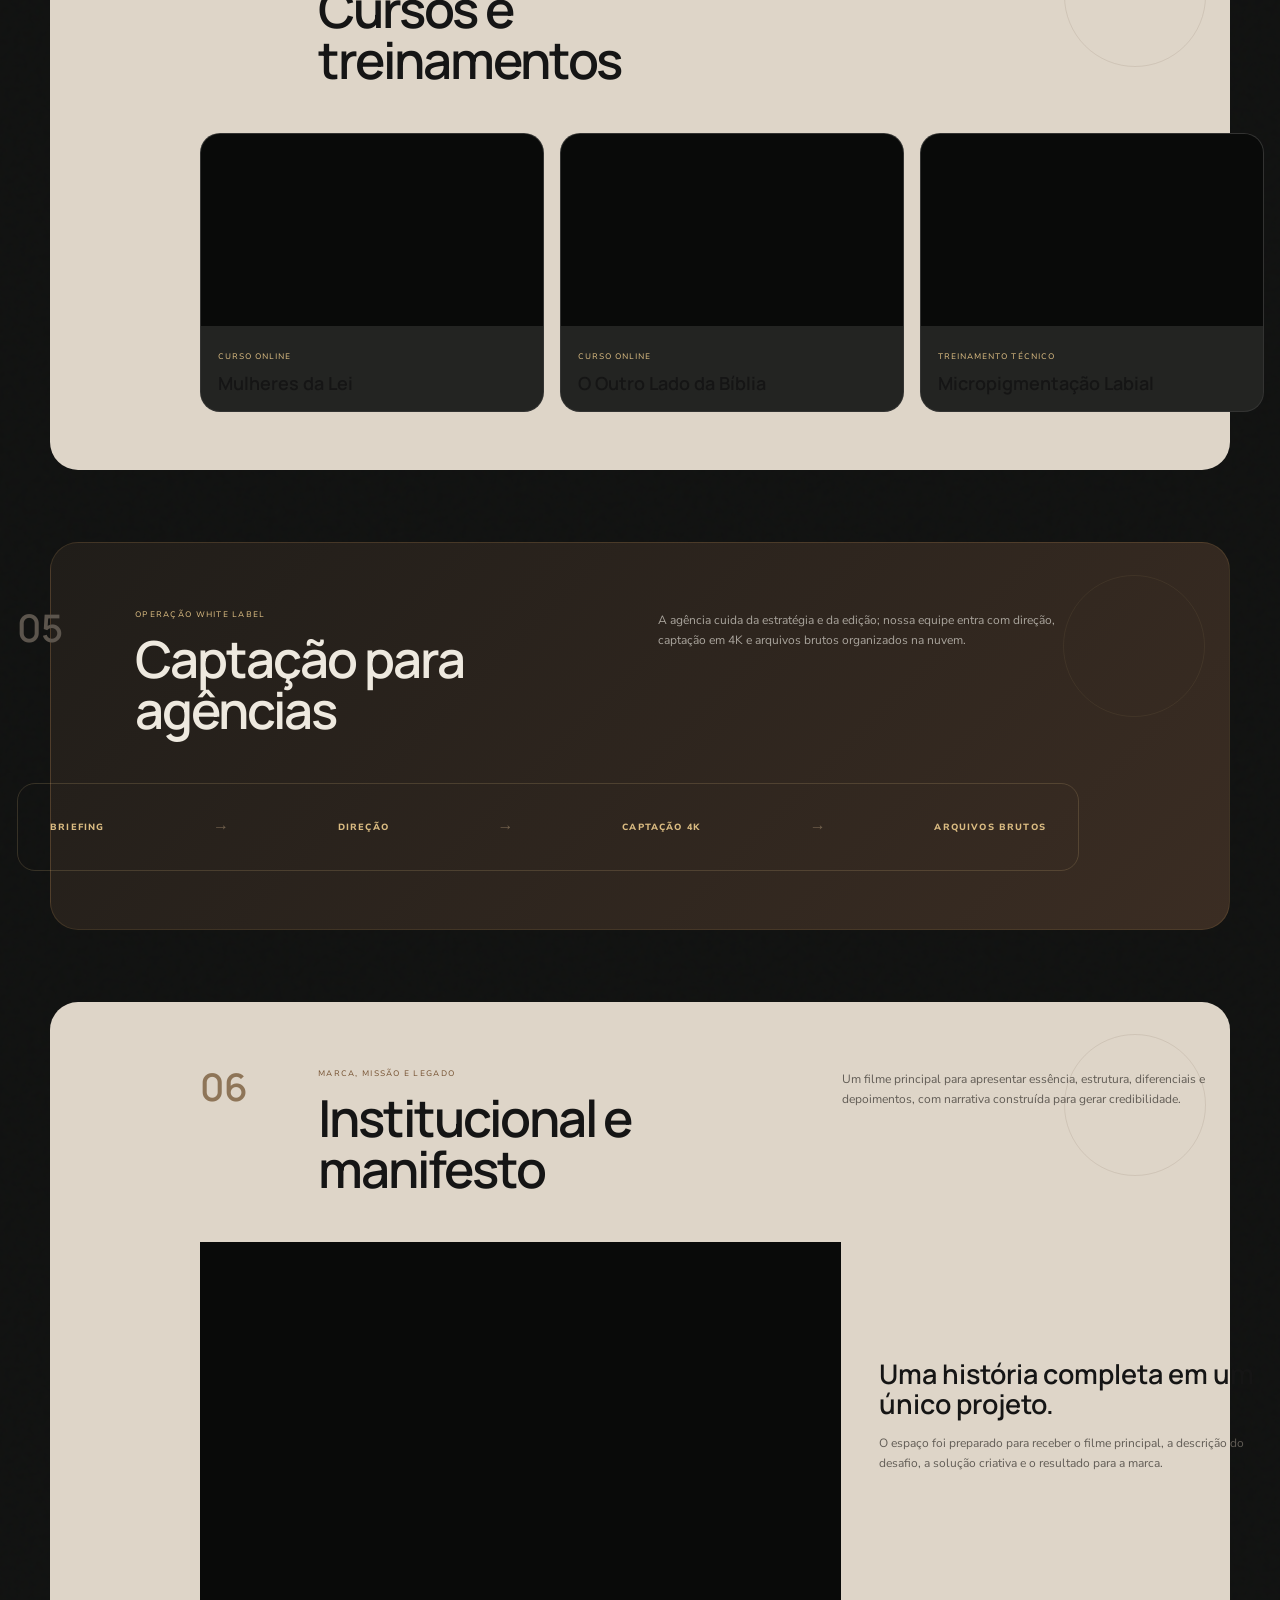
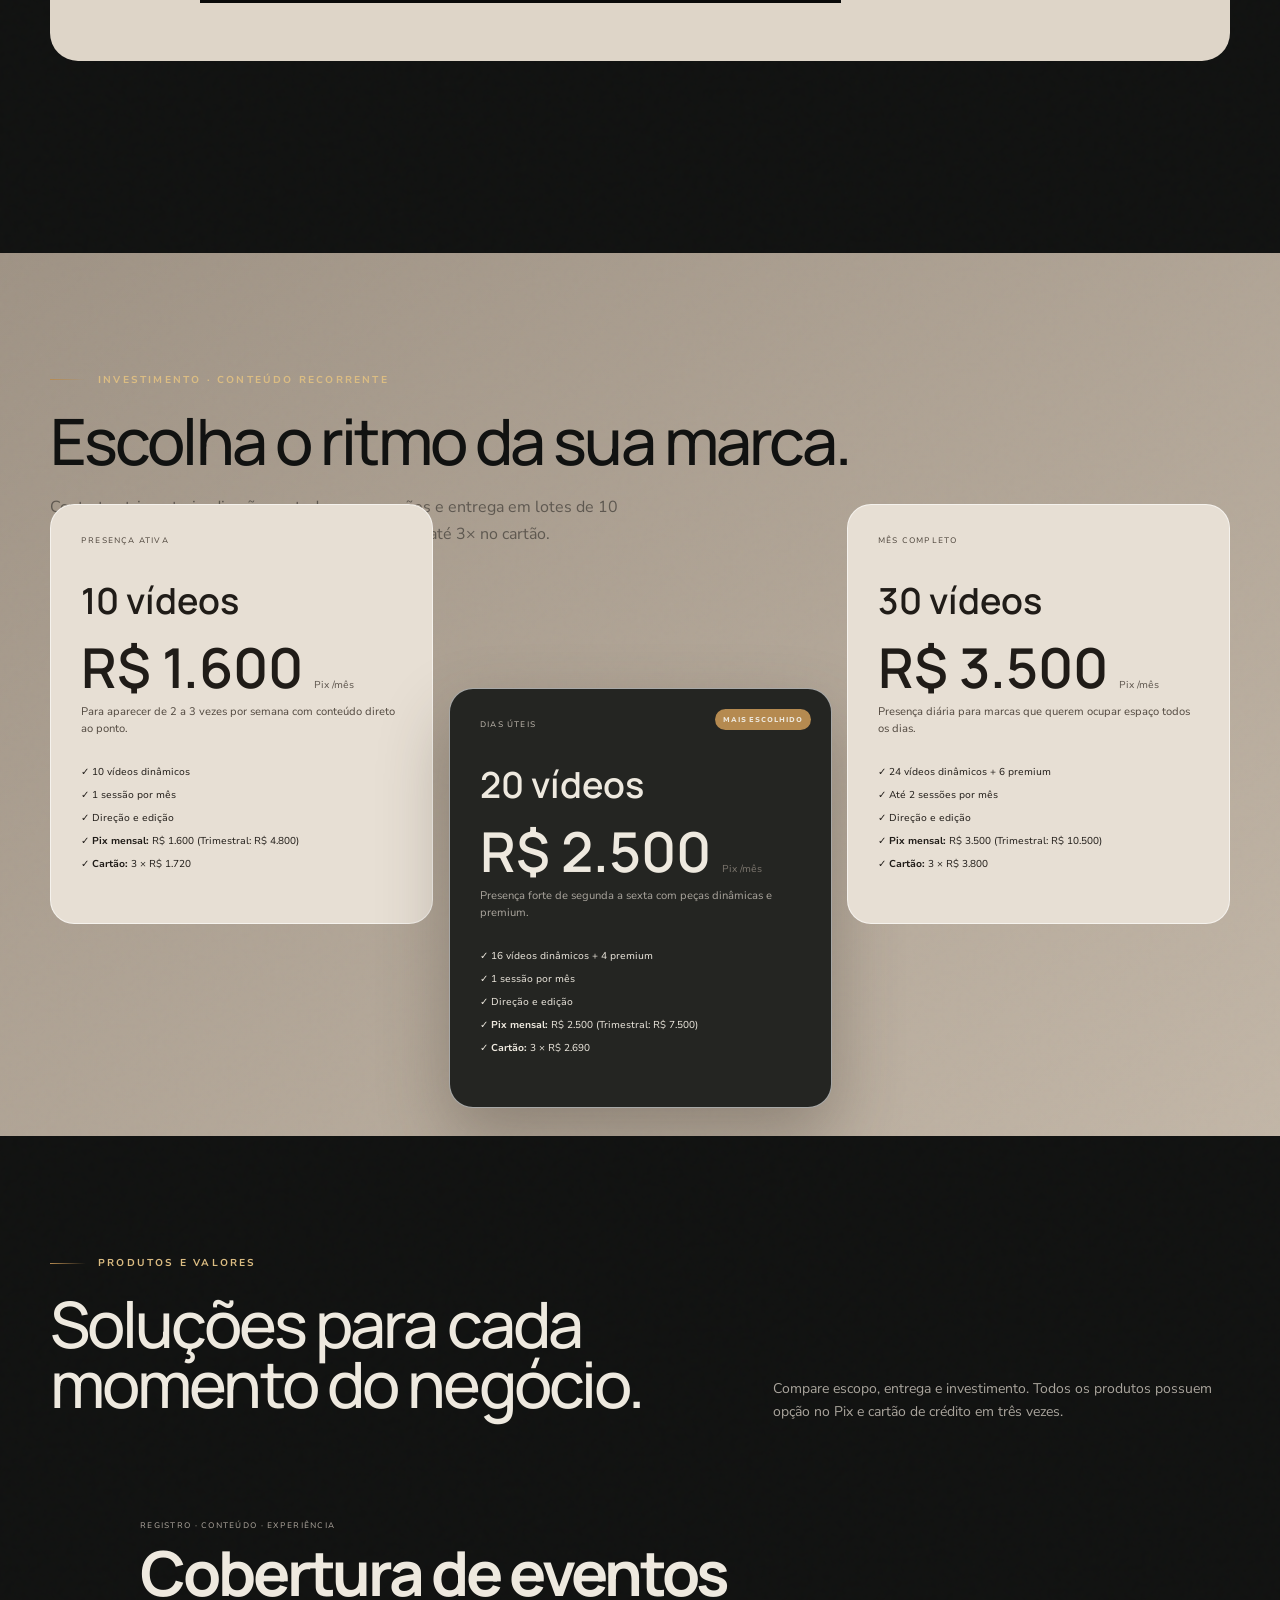
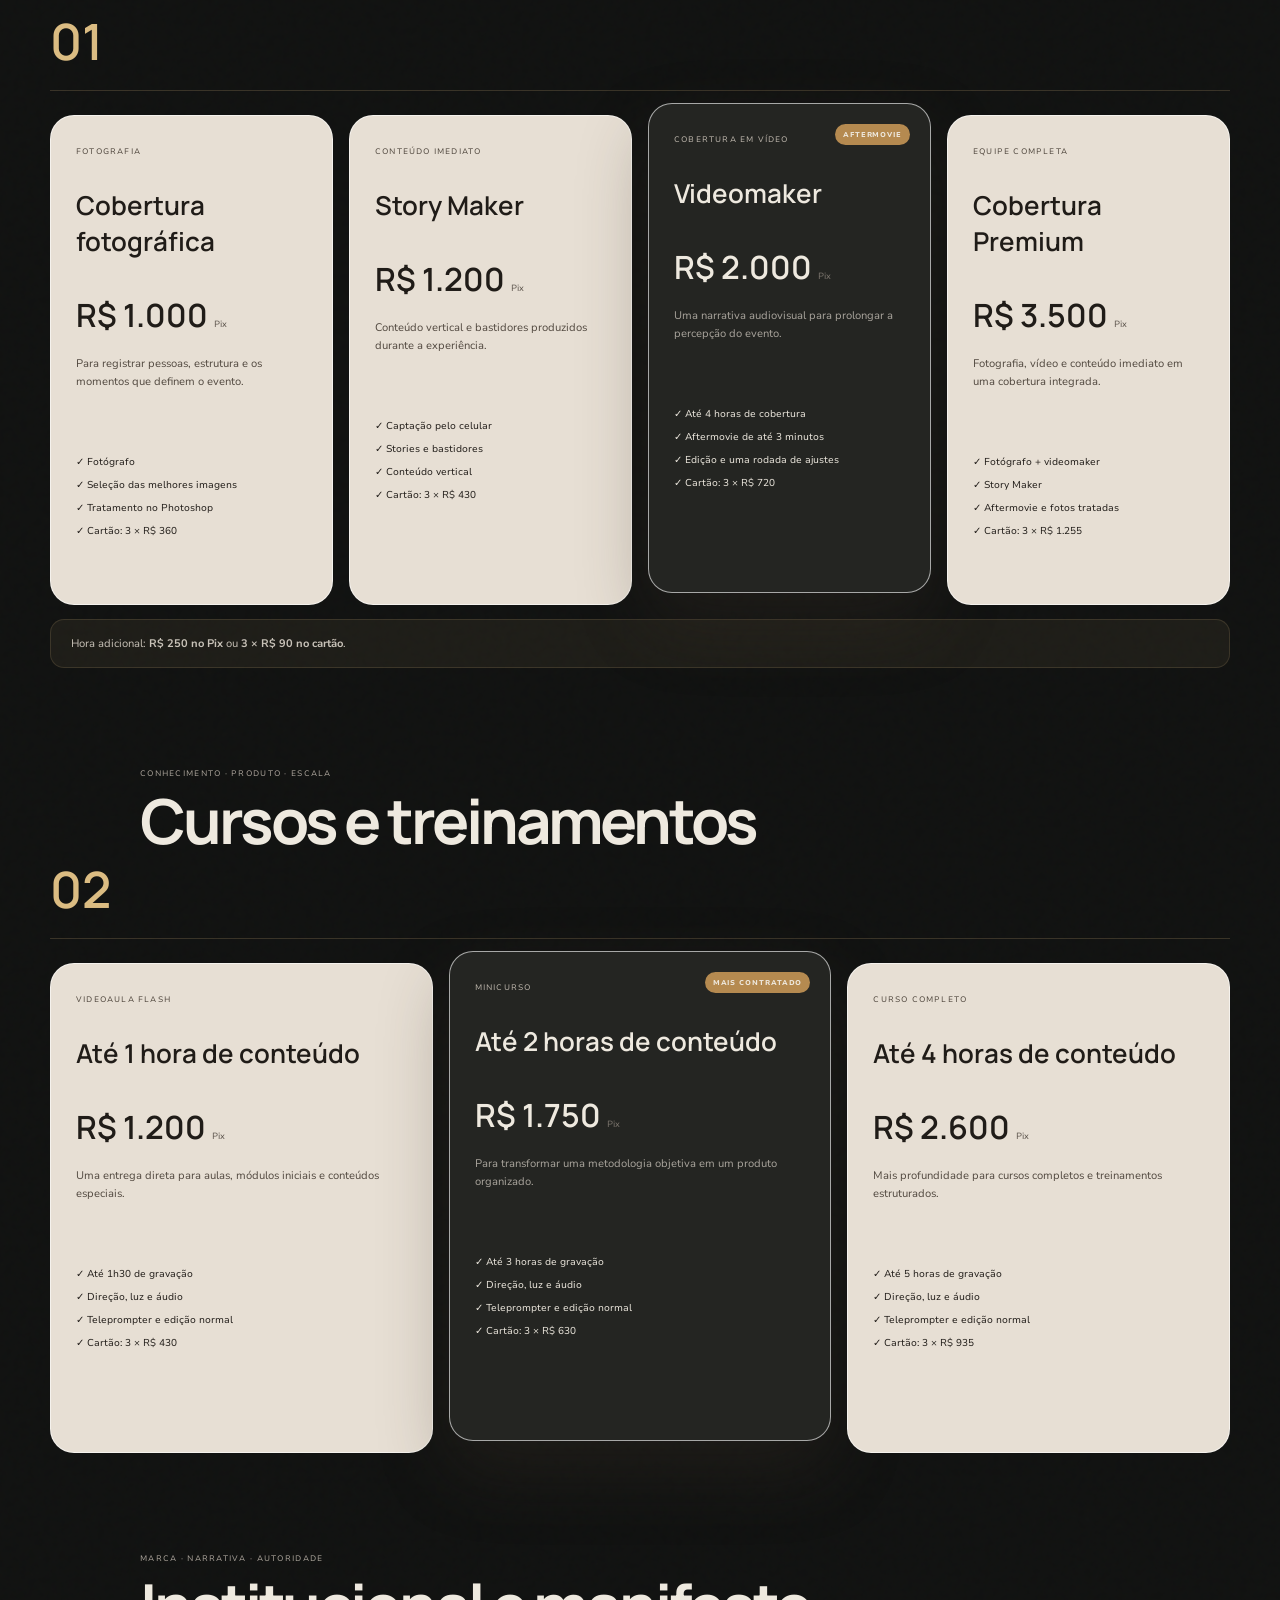
==== commit be1ecb14: "Update heading to Me chamo Rodrigo Ramos." ====
--- a/index.html
+++ b/index.html
@@ -800,7 +800,7 @@
       </div>
       <div class="about-copy reveal">
         <div class="eyebrow">Por trás da direção</div>
-        <h2 class="title">Eu sou <span class="gold">Rodrigo Ramos</span>.</h2>
+        <h2 class="title">Me chamo <span class="gold">Rodrigo Ramos</span>.</h2>
         <p>Sou o fundador da <strong>3P's Produções</strong>, um estúdio físico de criação de conteúdo e vendas para redes sociais localizado na Barra da Tijuca, Rio de Janeiro.</p>
         <p>A minha jornada com as câmeras começou após mais de 20 anos trabalhando na linha de frente das vendas comerciais, liderando negociações e conectando soluções a clientes em ambientes corporativos de alta exigência — desde startups até multinacionais.<br><br>Essa bagagem única no mercado me deu uma visão muito clara e rara no audiovisual: <strong>vídeo nas redes sociais não serve apenas para ser bonito, serve para vender.</strong></p>
         <p>É com essa mentalidade comercial que comandei a criação do nosso estúdio na Barra da Tijuca. Aqui, nós oferecemos a estrutura definitiva de gravação e direção para que profissionais liberais, empresários e marcas gravem conteúdos em nível de cinema, com roteiros focados em conversão e direção de set que elimina qualquer timidez em frente às câmeras.</p>
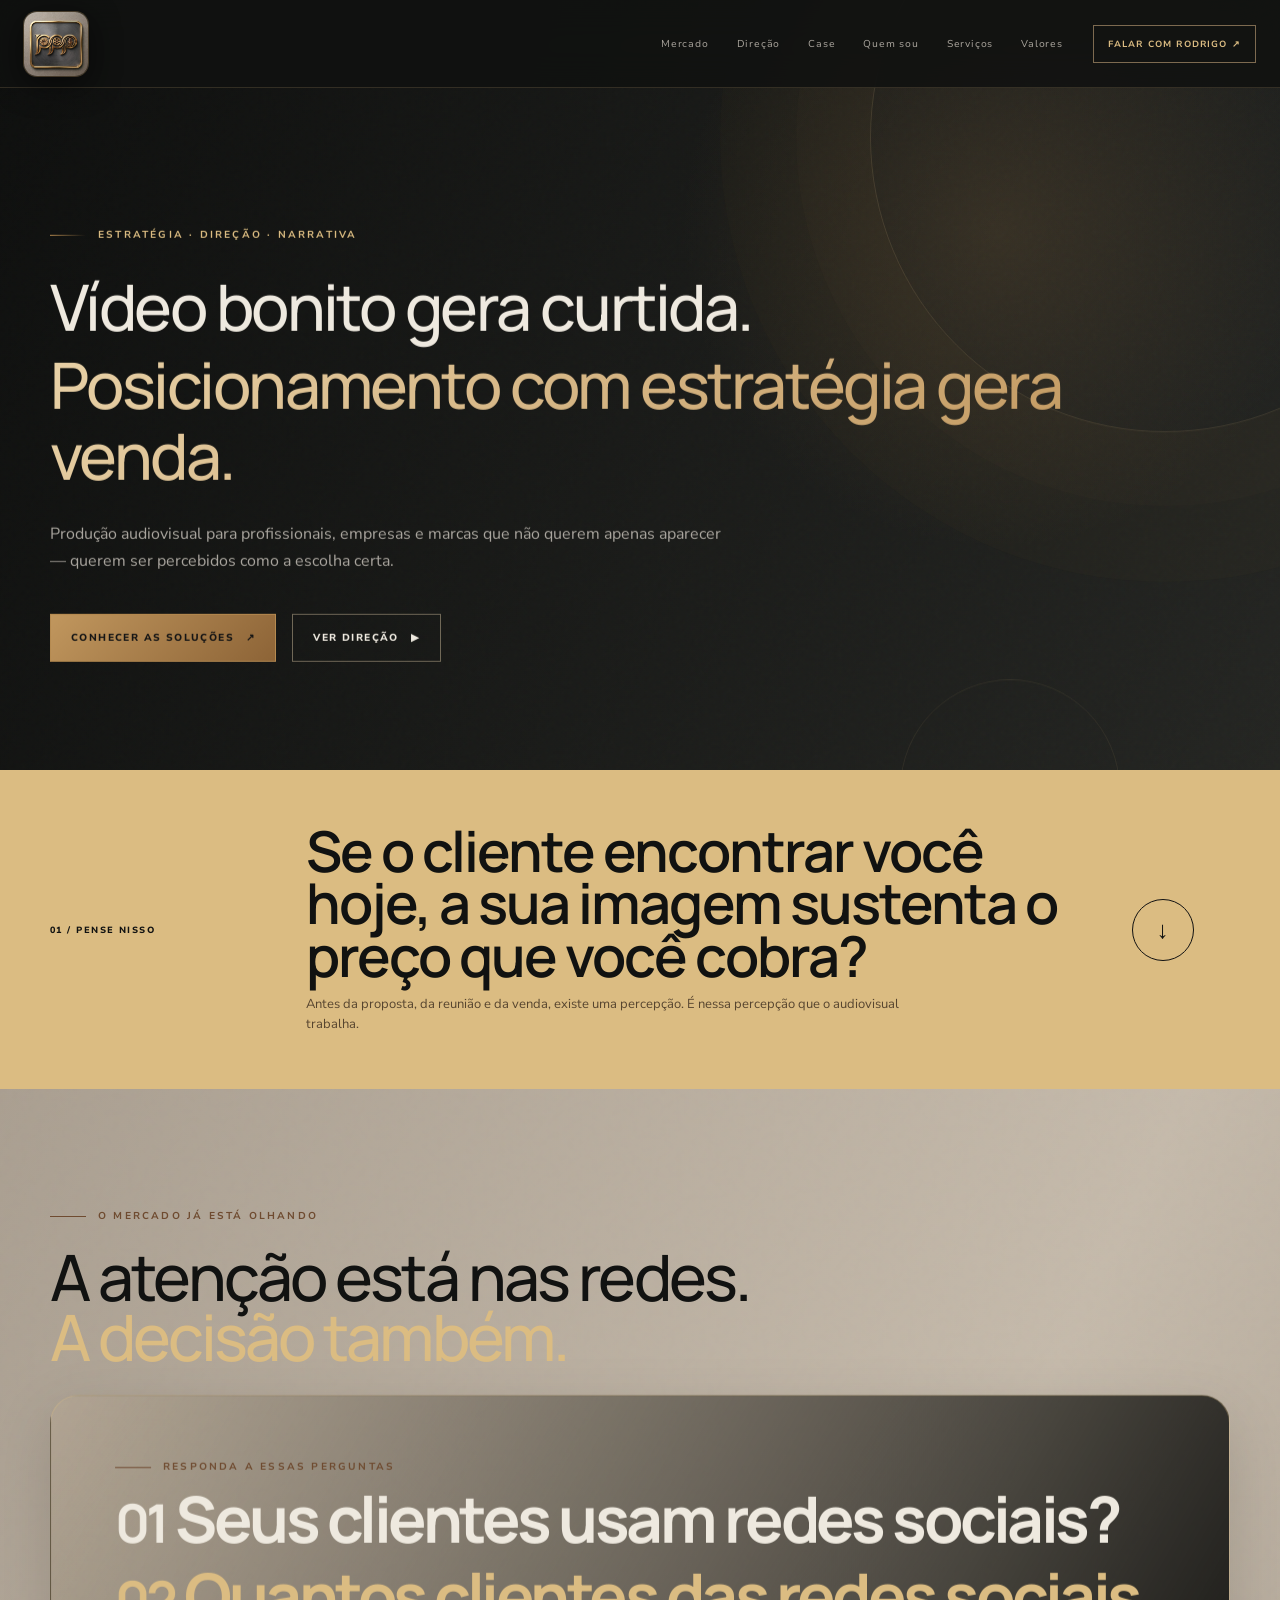
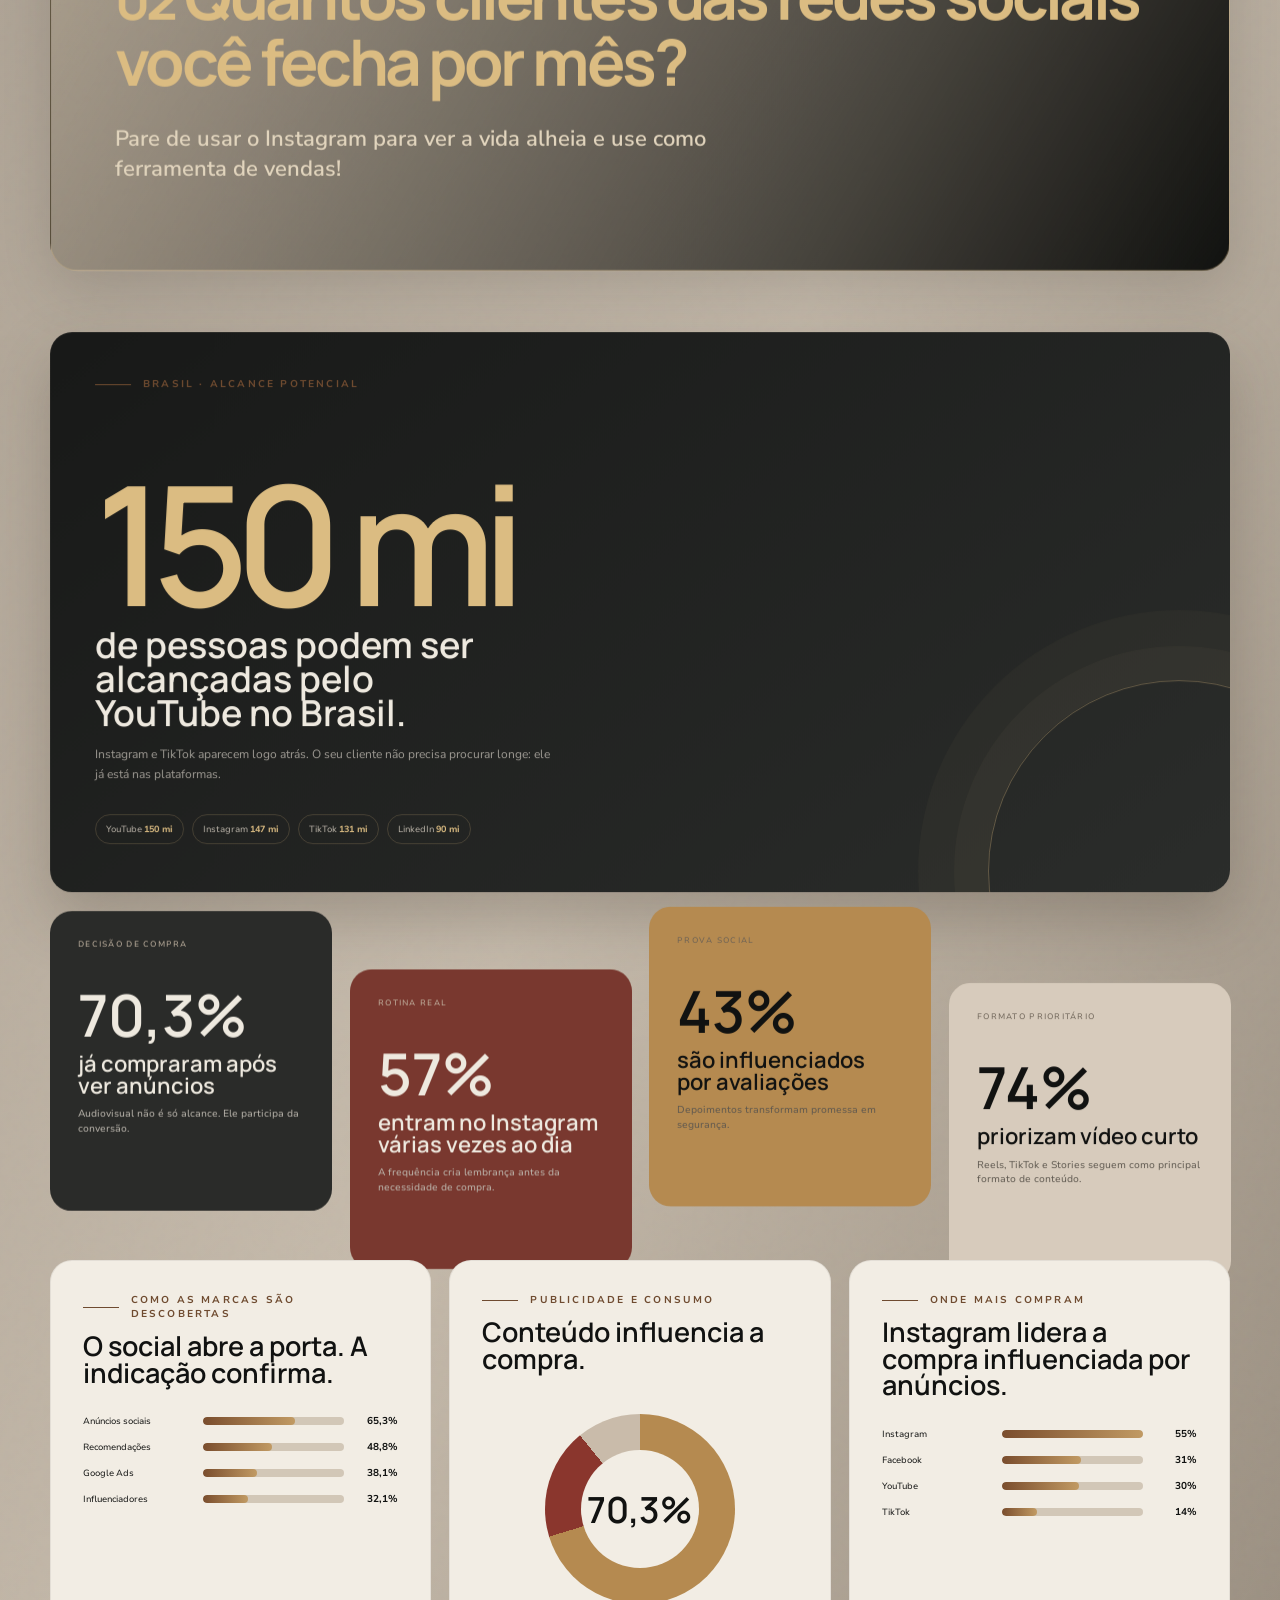
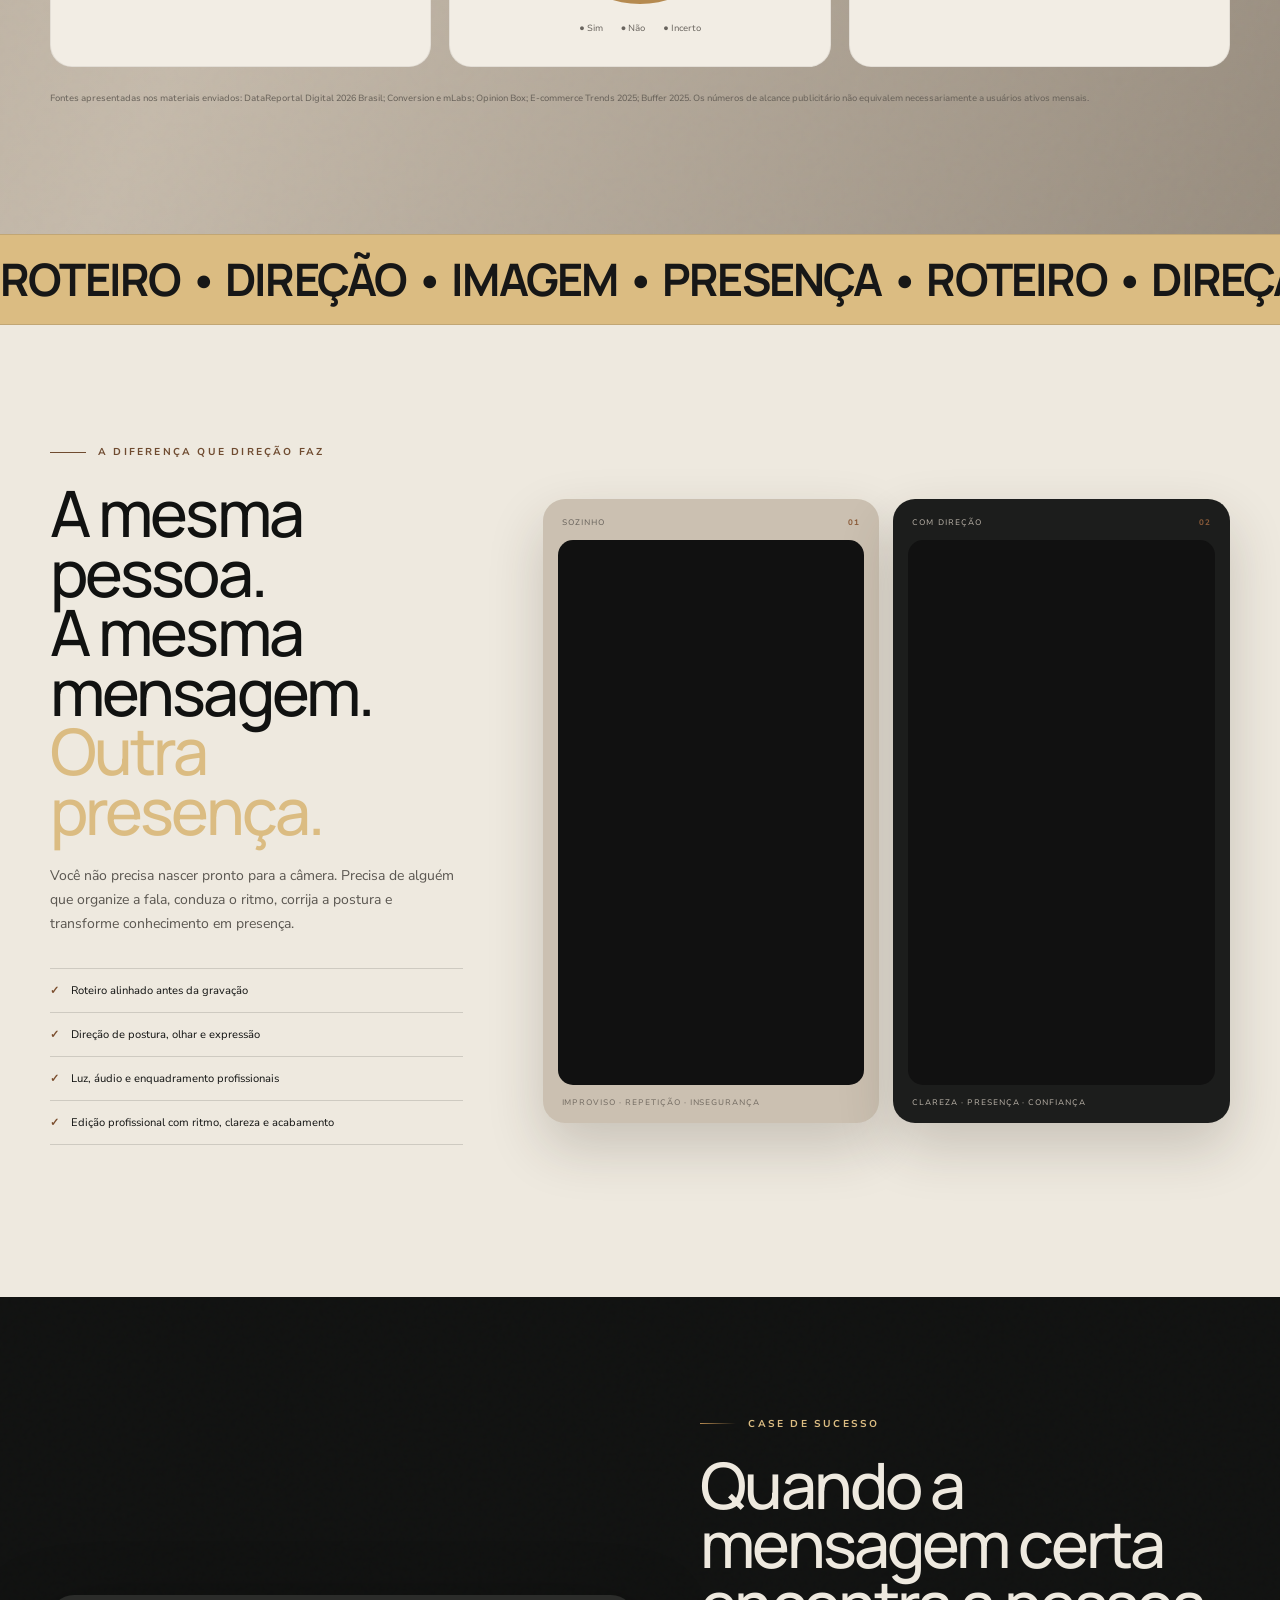
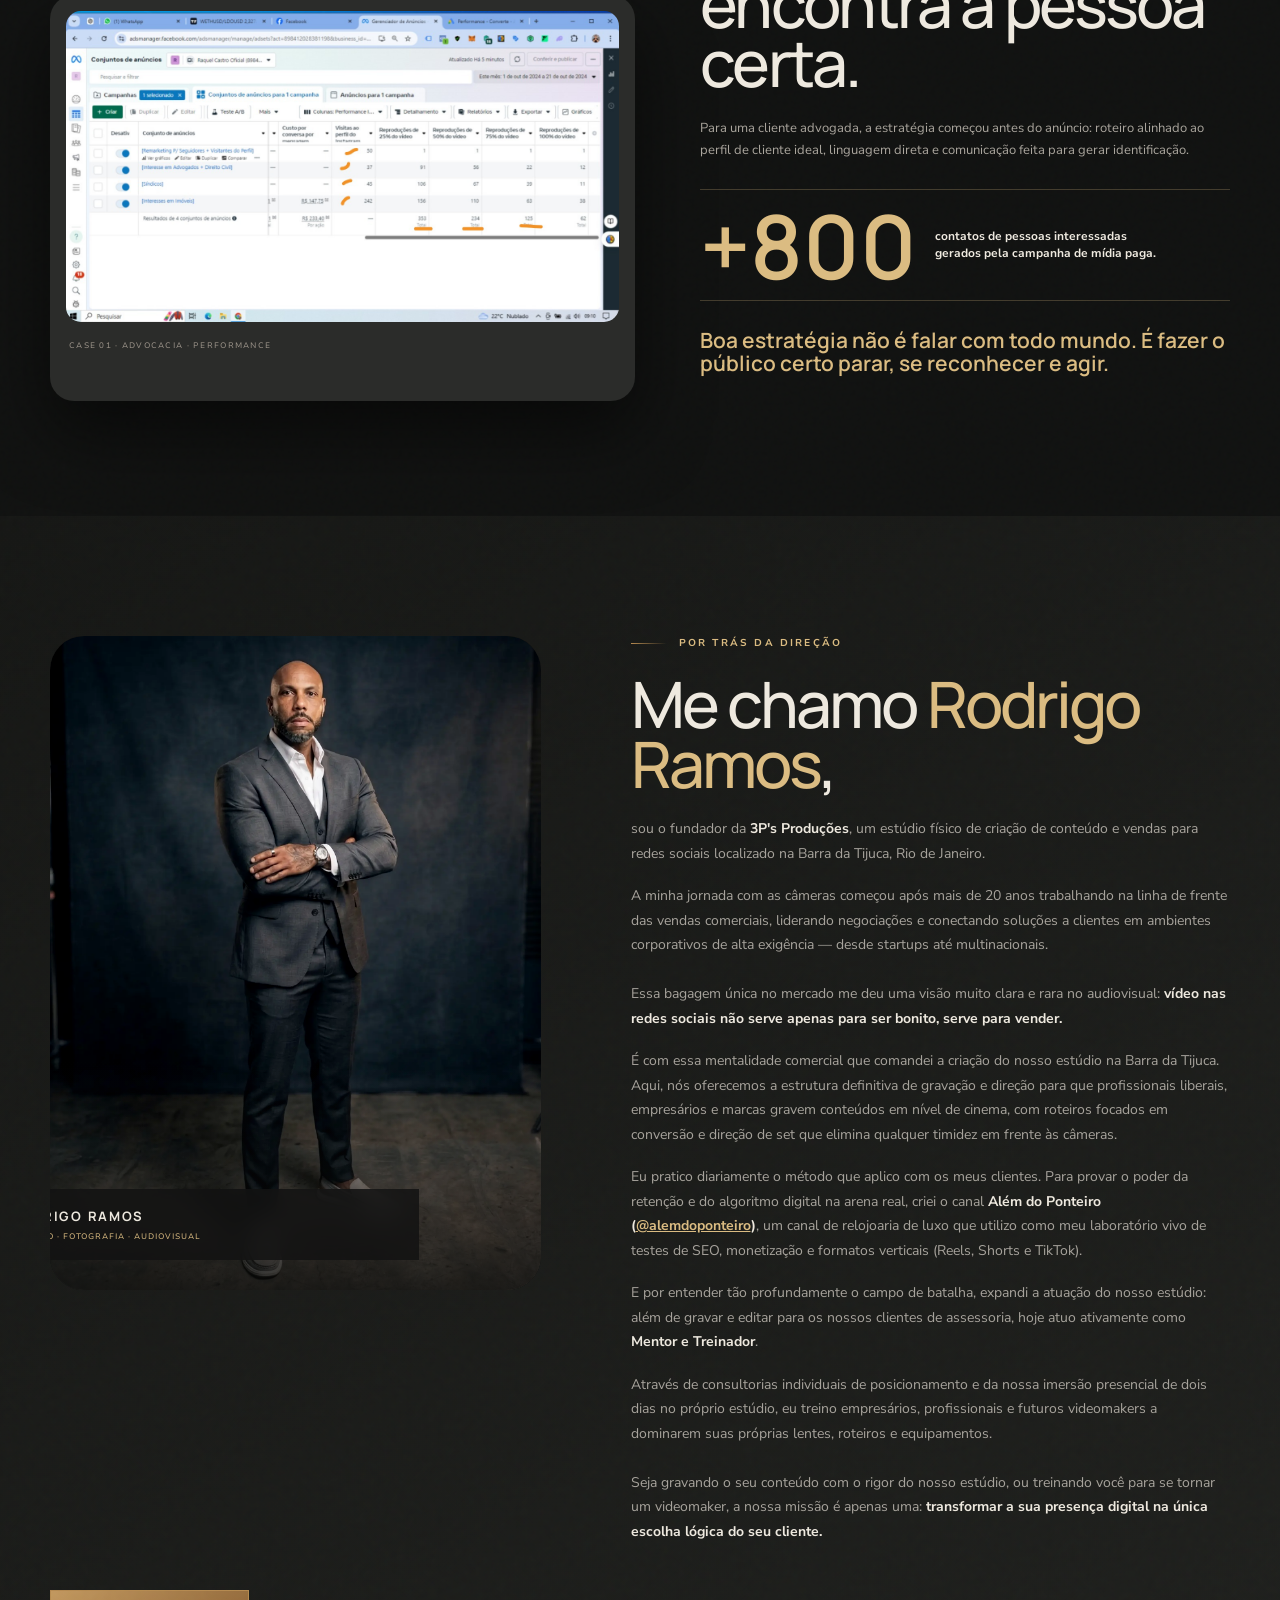
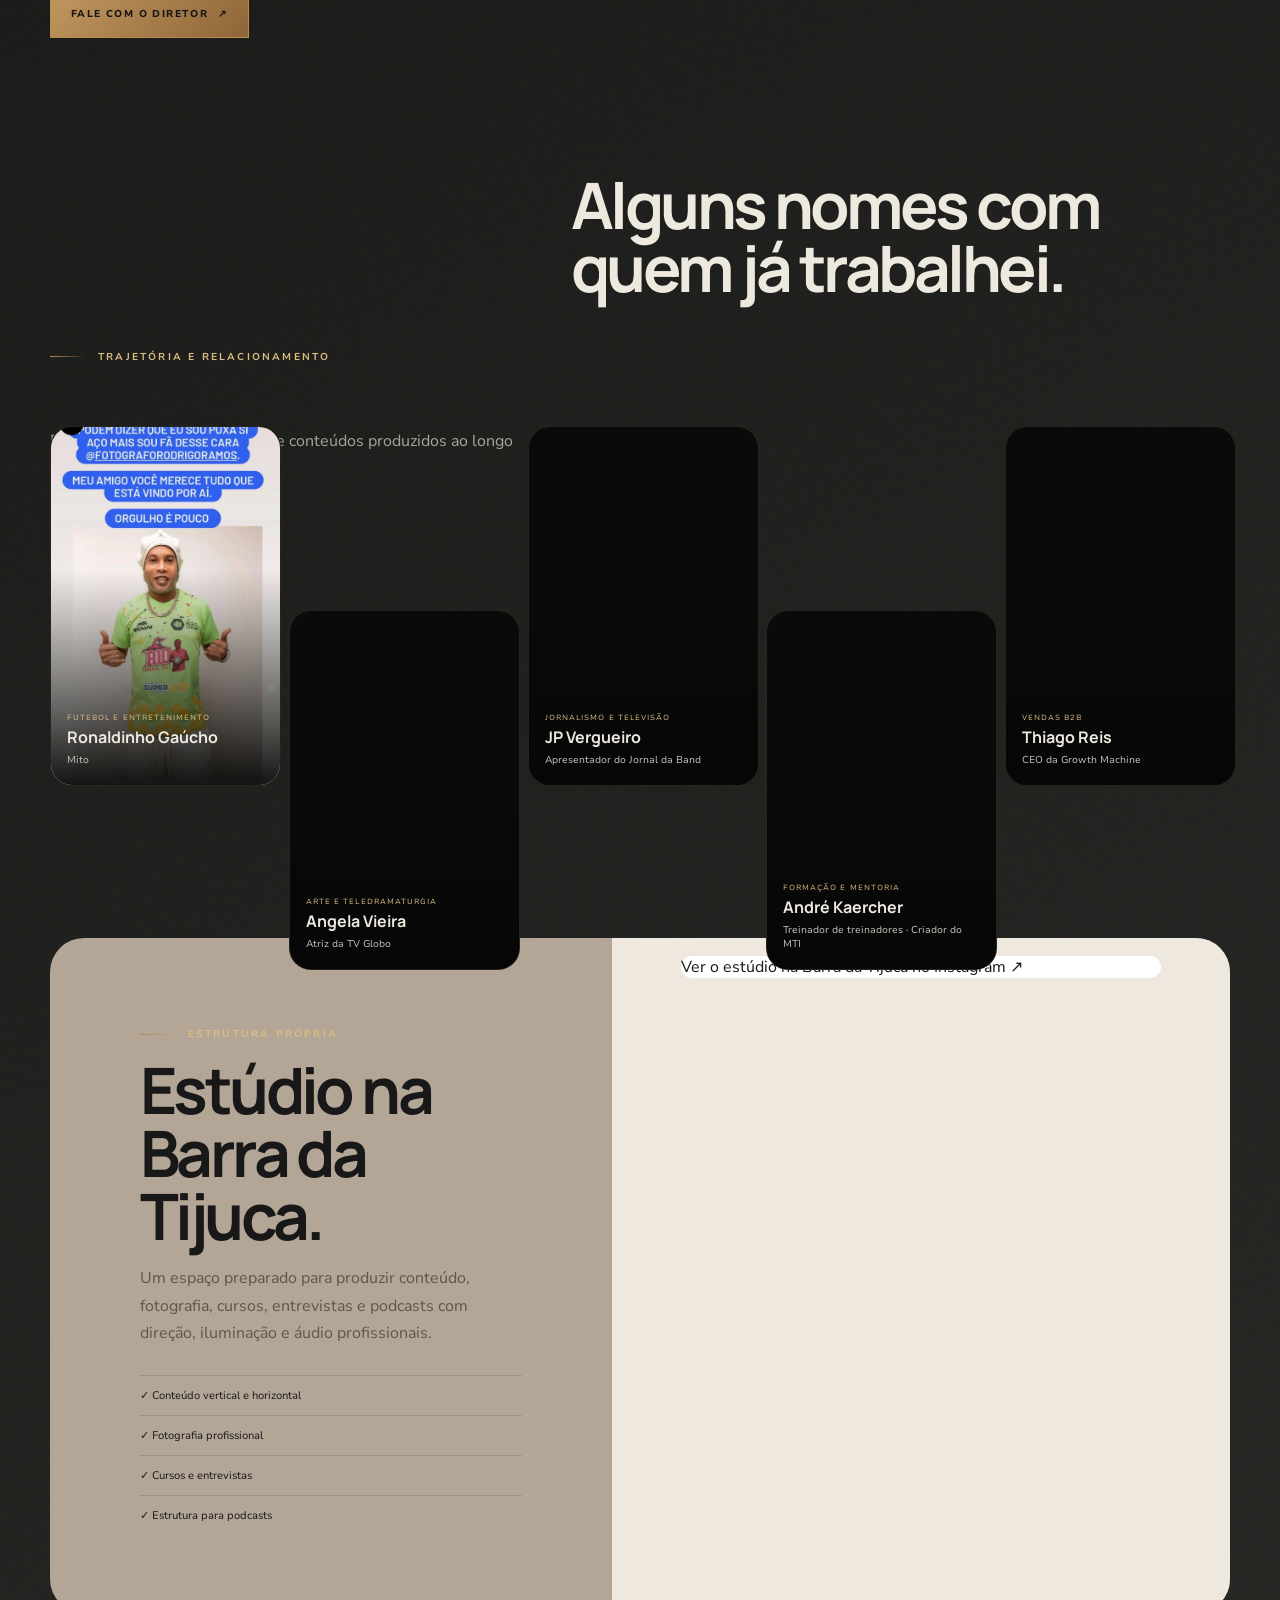
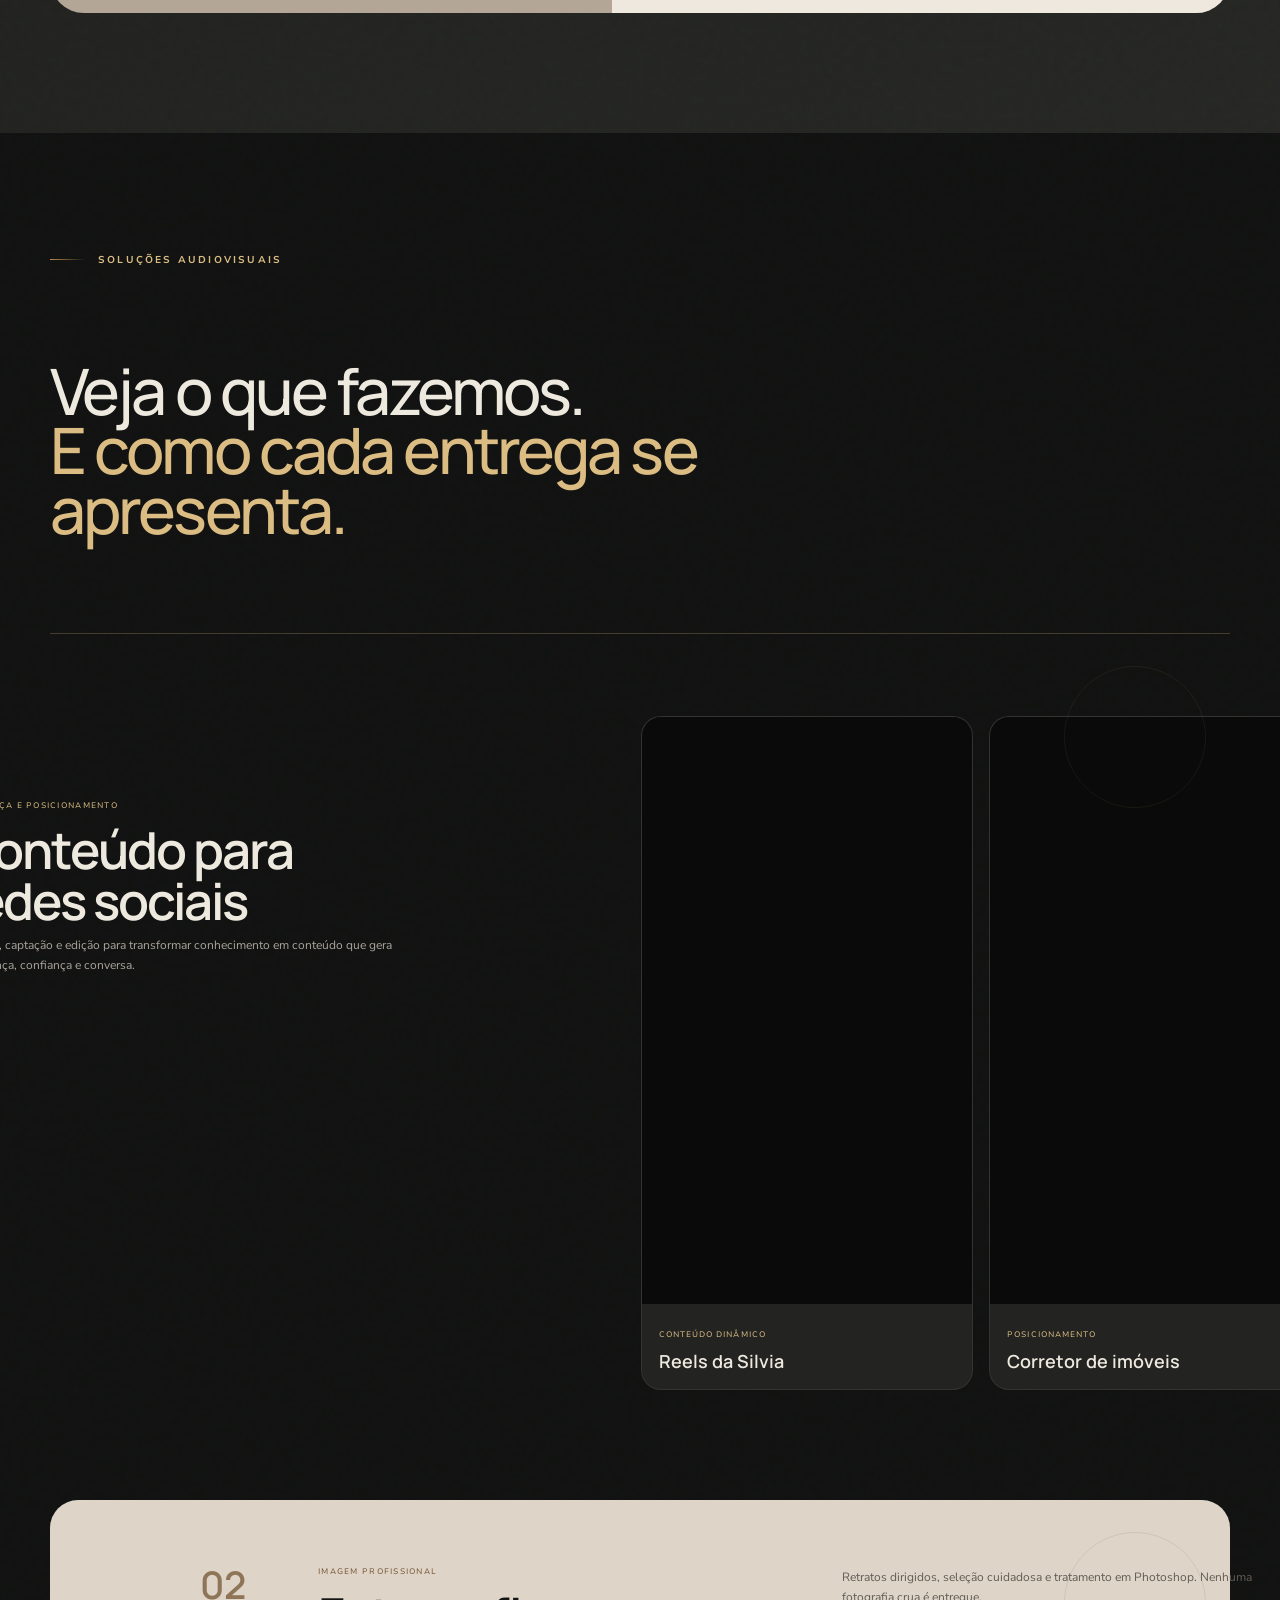
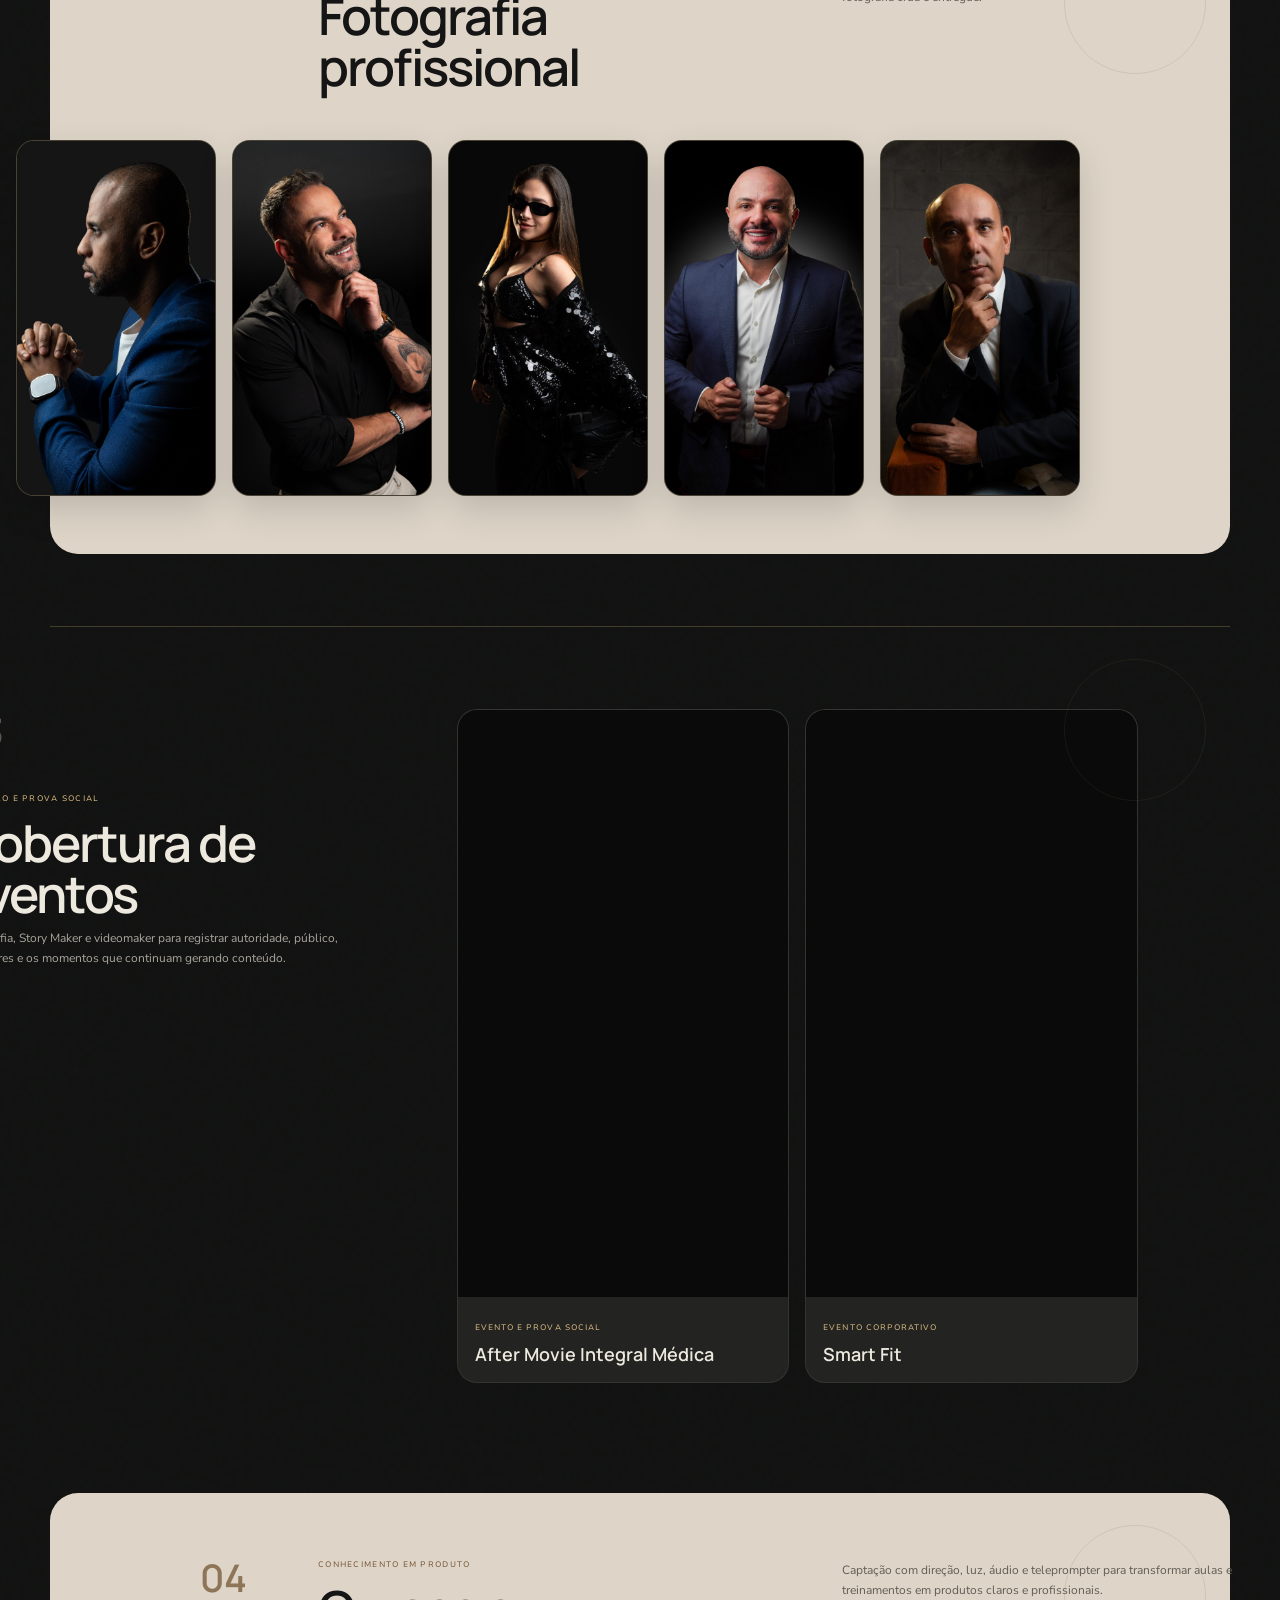
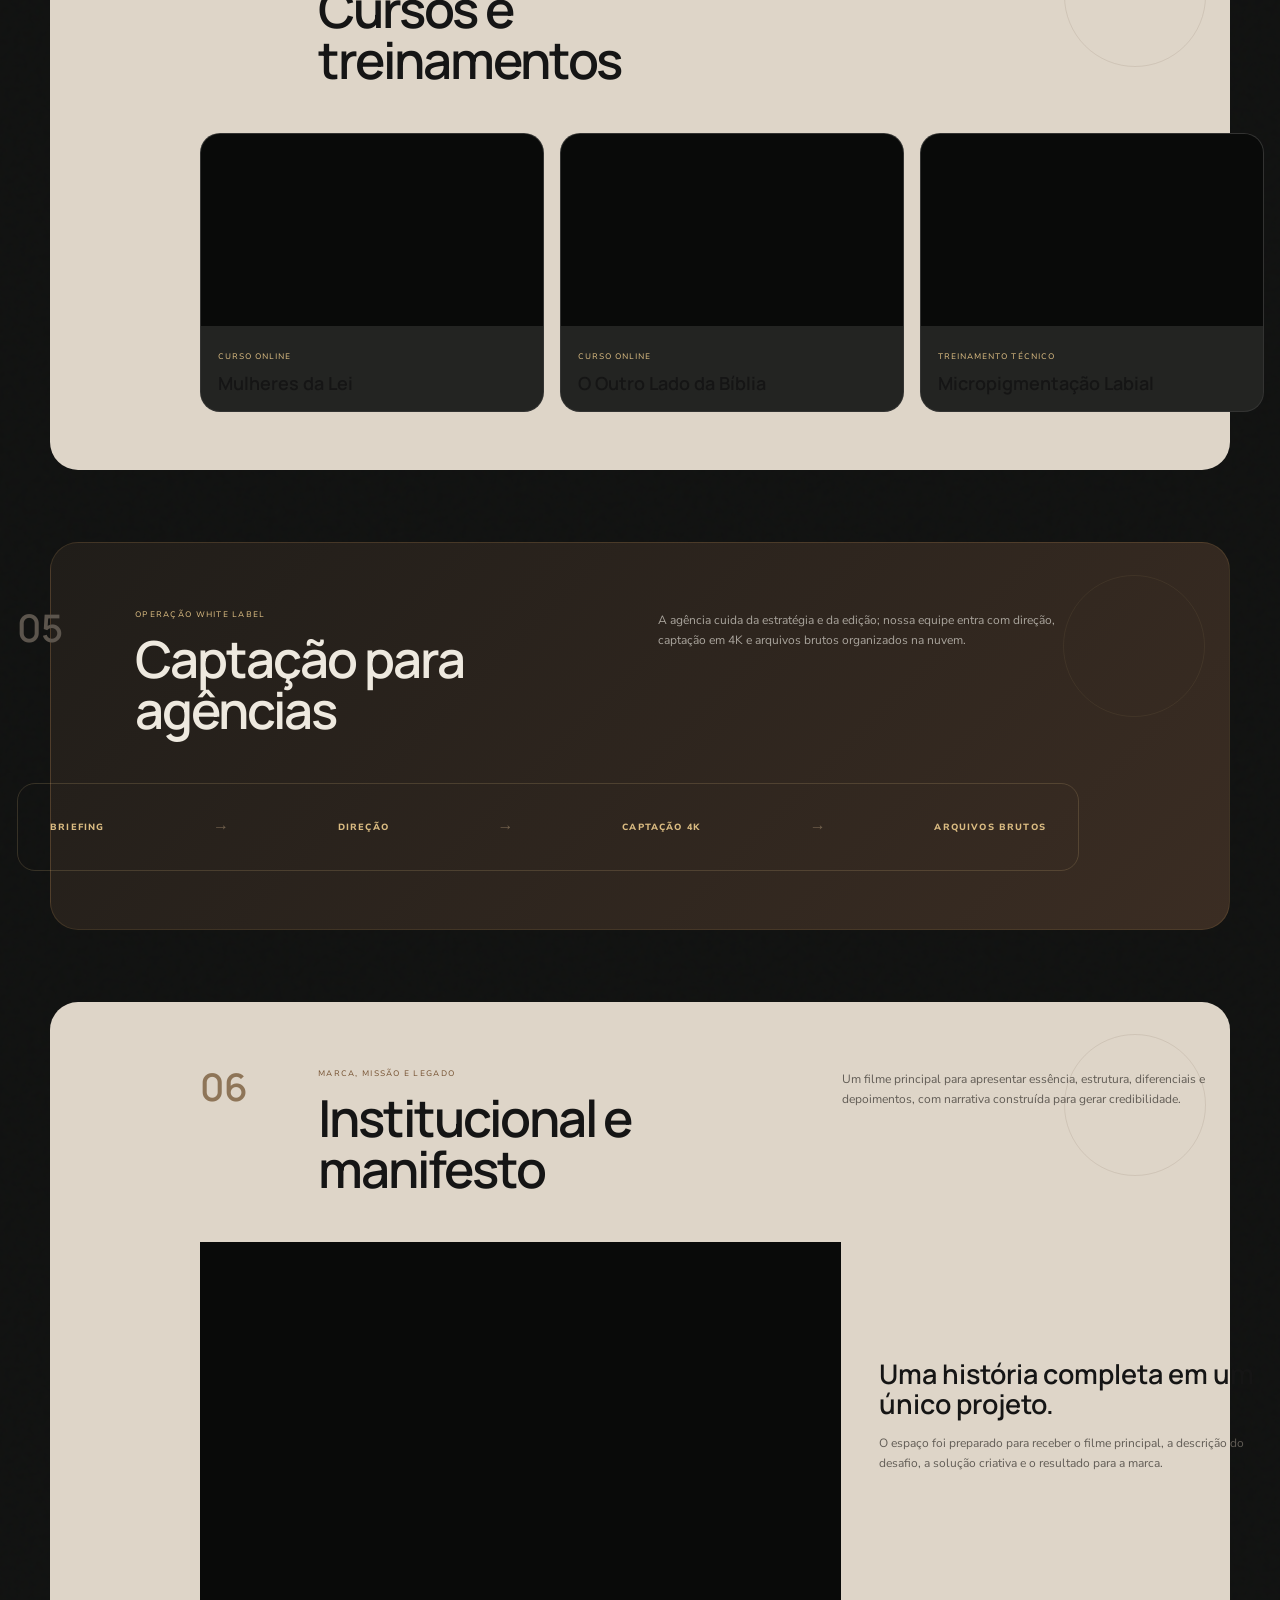
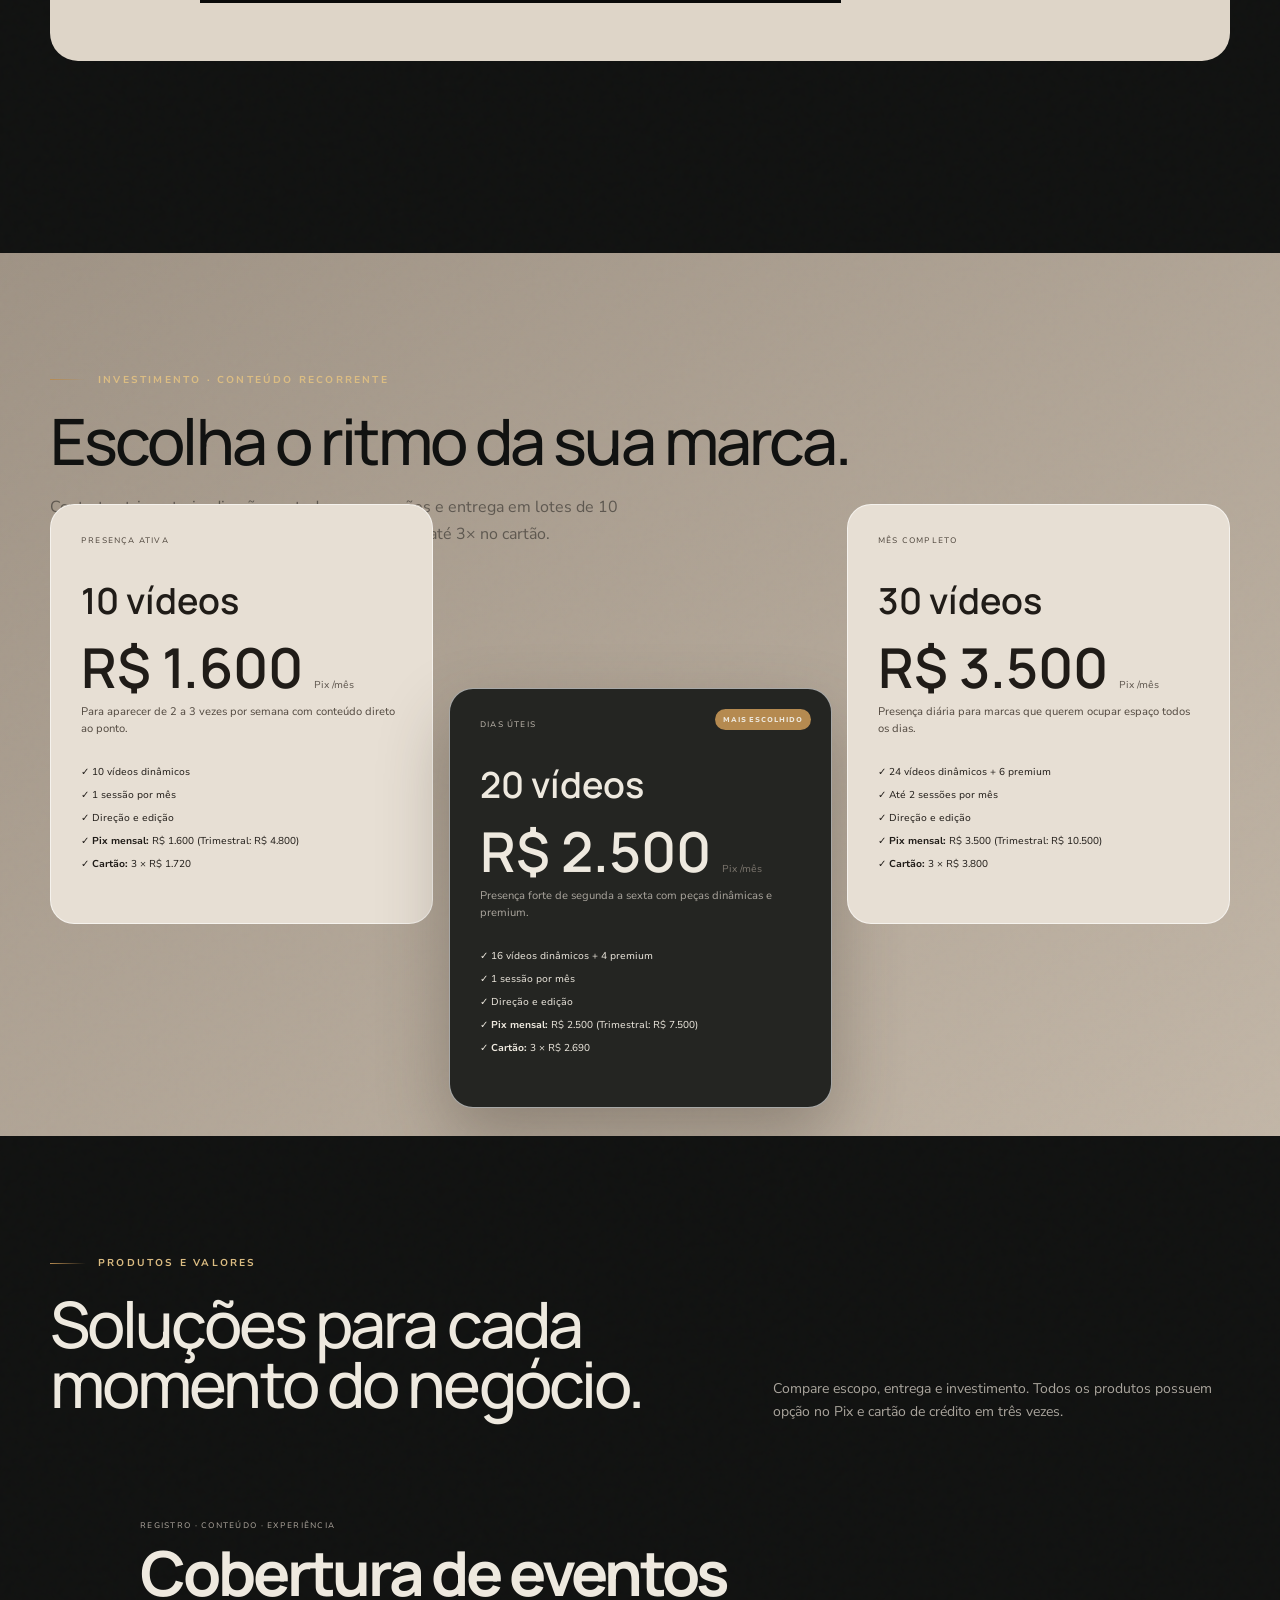
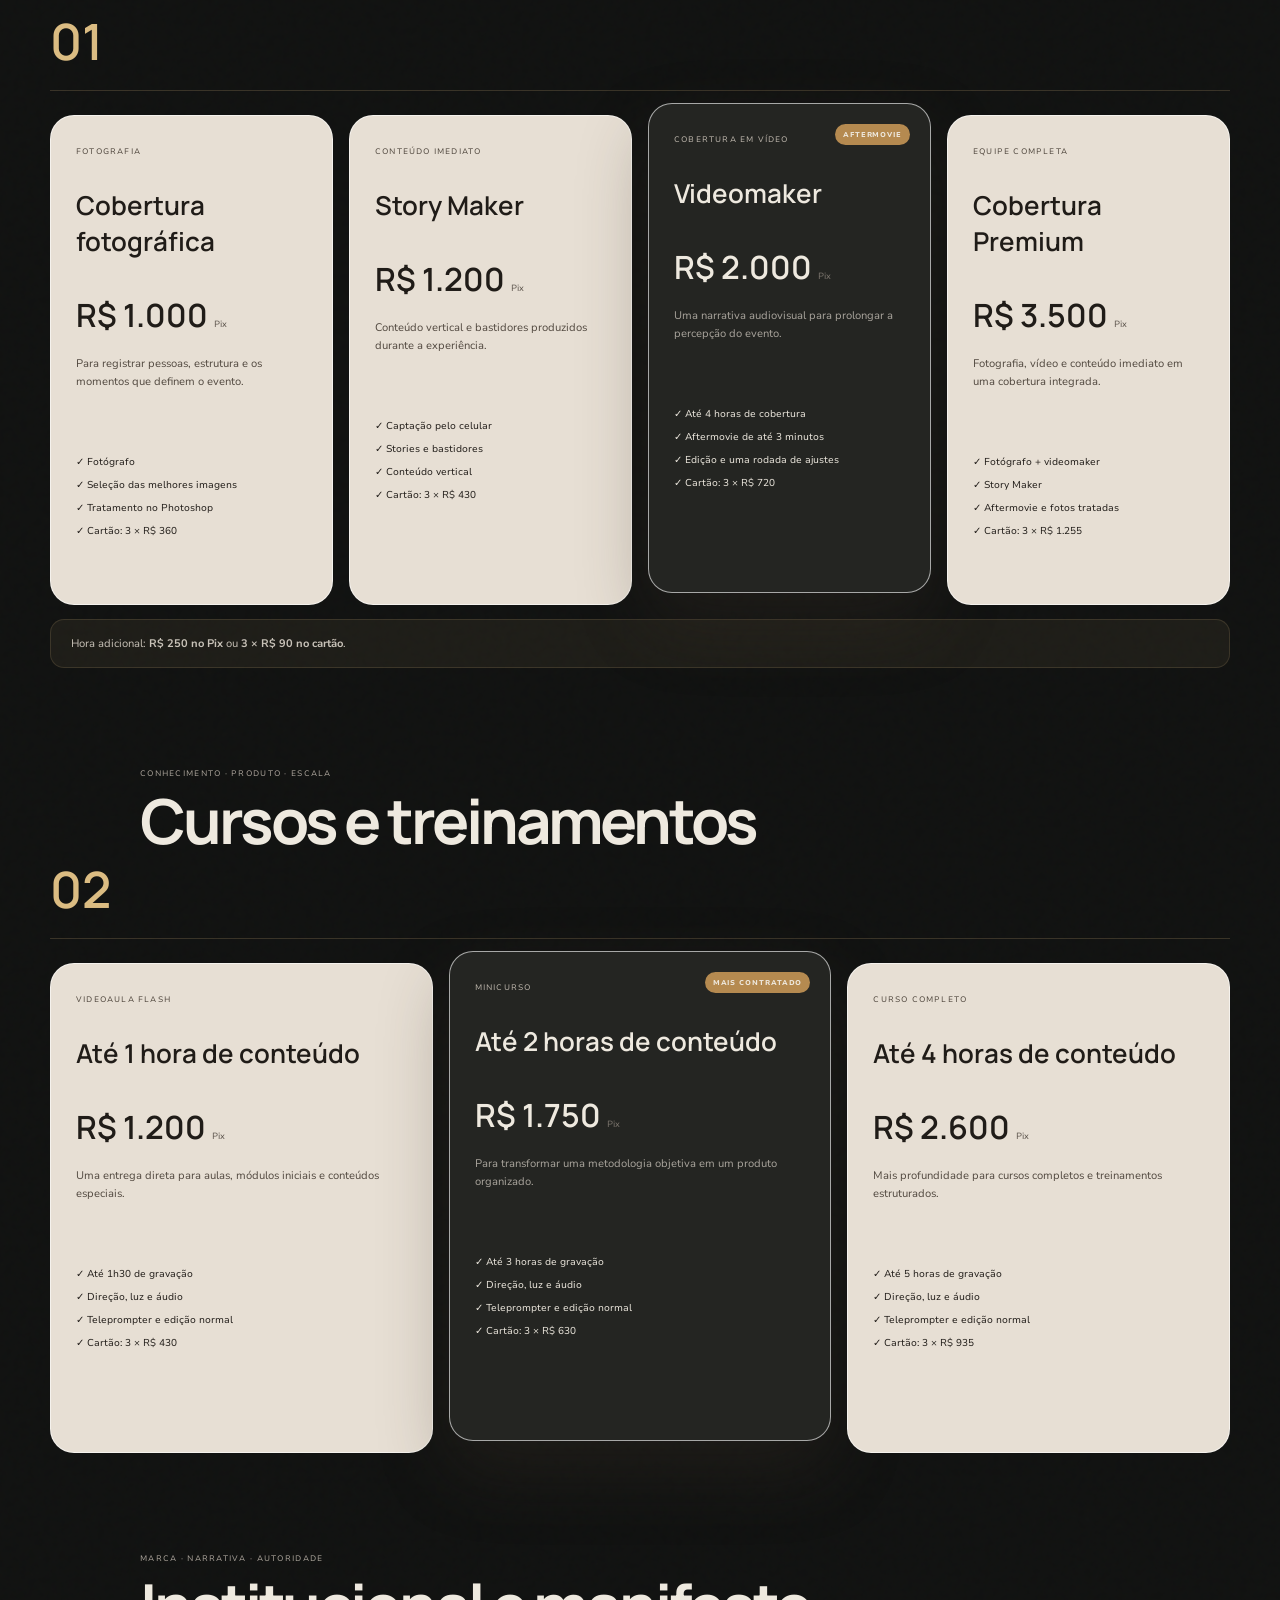
==== commit b3753b51: "Update heading with comma and lowercase sou o fundador da 3Ps Producoes" ====
--- a/index.html
+++ b/index.html
@@ -800,8 +800,8 @@
       </div>
       <div class="about-copy reveal">
         <div class="eyebrow">Por trás da direção</div>
-        <h2 class="title">Me chamo <span class="gold">Rodrigo Ramos</span>.</h2>
-        <p>Sou o fundador da <strong>3P's Produções</strong>, um estúdio físico de criação de conteúdo e vendas para redes sociais localizado na Barra da Tijuca, Rio de Janeiro.</p>
+        <h2 class="title">Me chamo <span class="gold">Rodrigo Ramos</span>,</h2>
+        <p>sou o fundador da <strong>3P's Produções</strong>, um estúdio físico de criação de conteúdo e vendas para redes sociais localizado na Barra da Tijuca, Rio de Janeiro.</p>
         <p>A minha jornada com as câmeras começou após mais de 20 anos trabalhando na linha de frente das vendas comerciais, liderando negociações e conectando soluções a clientes em ambientes corporativos de alta exigência — desde startups até multinacionais.<br><br>Essa bagagem única no mercado me deu uma visão muito clara e rara no audiovisual: <strong>vídeo nas redes sociais não serve apenas para ser bonito, serve para vender.</strong></p>
         <p>É com essa mentalidade comercial que comandei a criação do nosso estúdio na Barra da Tijuca. Aqui, nós oferecemos a estrutura definitiva de gravação e direção para que profissionais liberais, empresários e marcas gravem conteúdos em nível de cinema, com roteiros focados em conversão e direção de set que elimina qualquer timidez em frente às câmeras.</p>
         <p>Eu pratico diariamente o método que aplico com os meus clientes. Para provar o poder da retenção e do algoritmo digital na arena real, criei o canal <strong>Além do Ponteiro (<a href="https://www.instagram.com/alemdoponteiro/" target="_blank" rel="noreferrer" style="color:var(--gold2);text-decoration:underline">@alemdoponteiro</a>)</strong>, um canal de relojoaria de luxo que utilizo como meu laboratório vivo de testes de SEO, monetização e formatos verticais (Reels, Shorts e TikTok).</p>
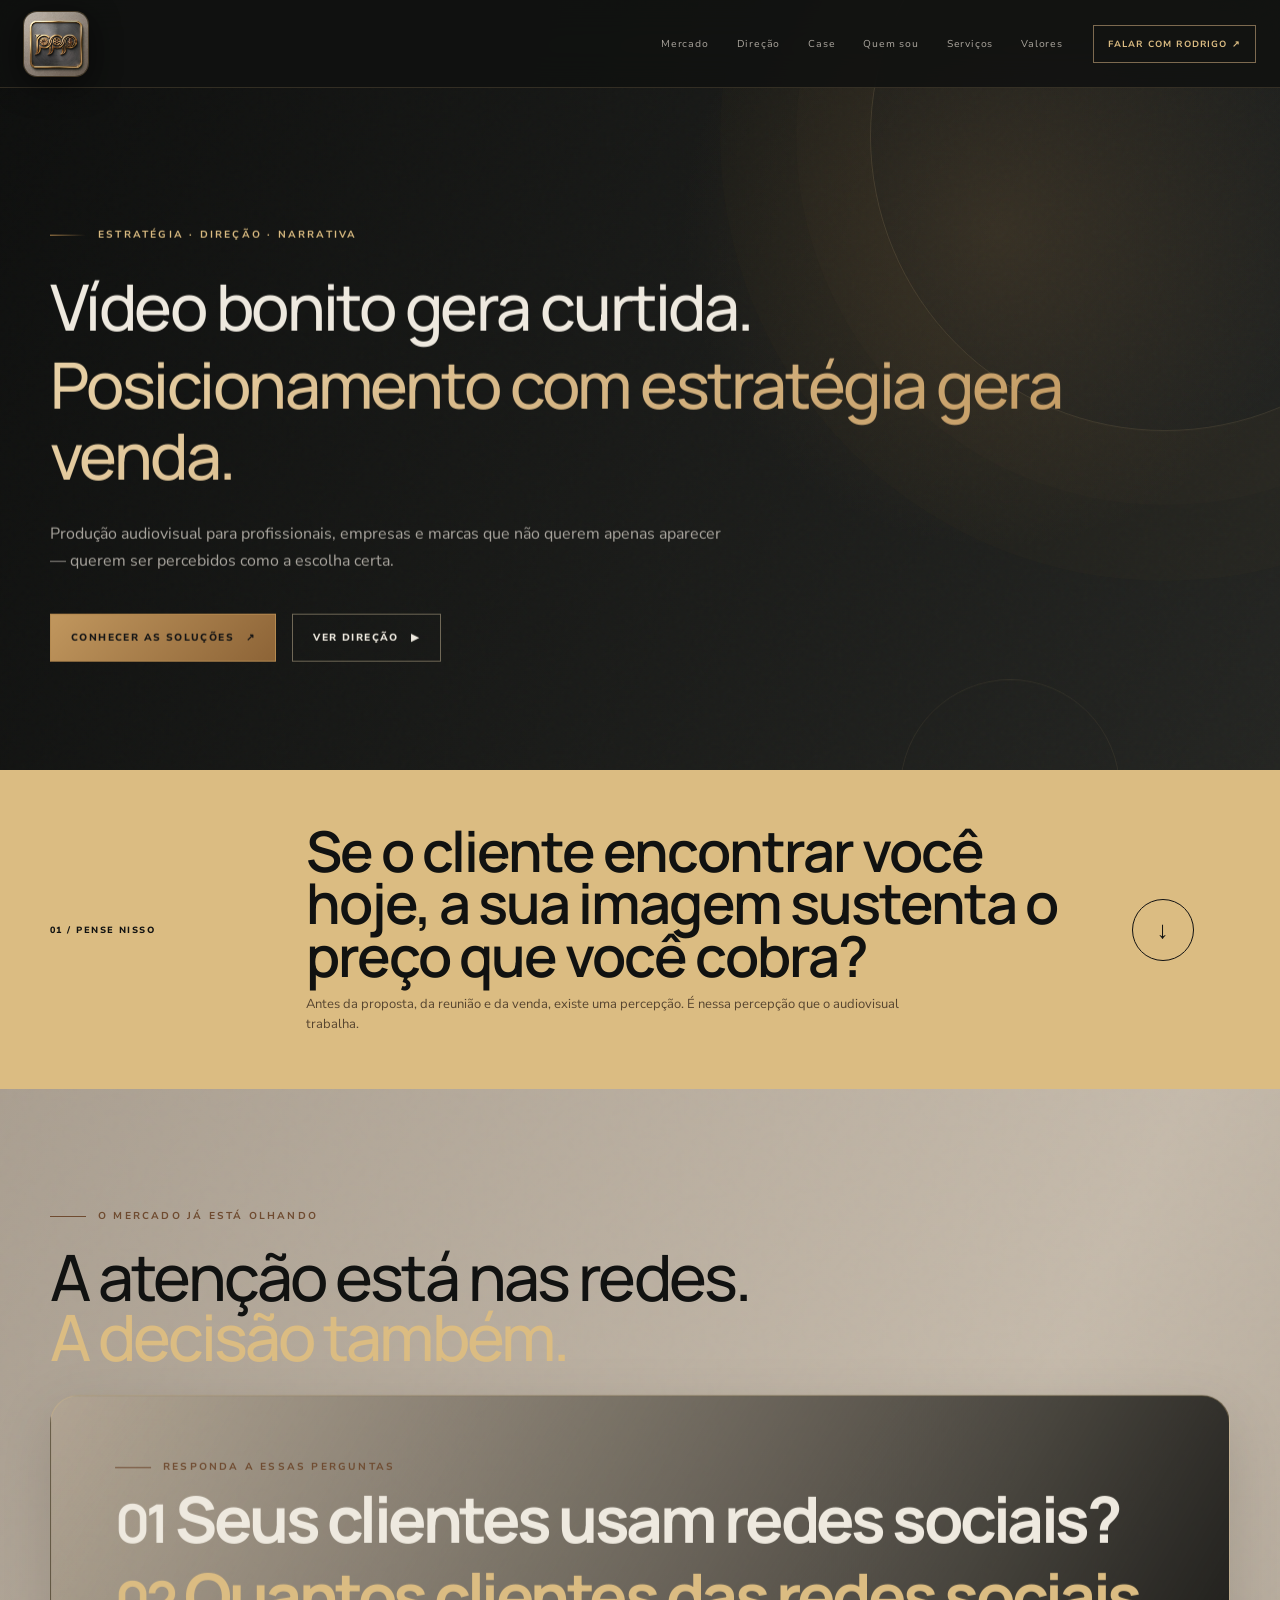
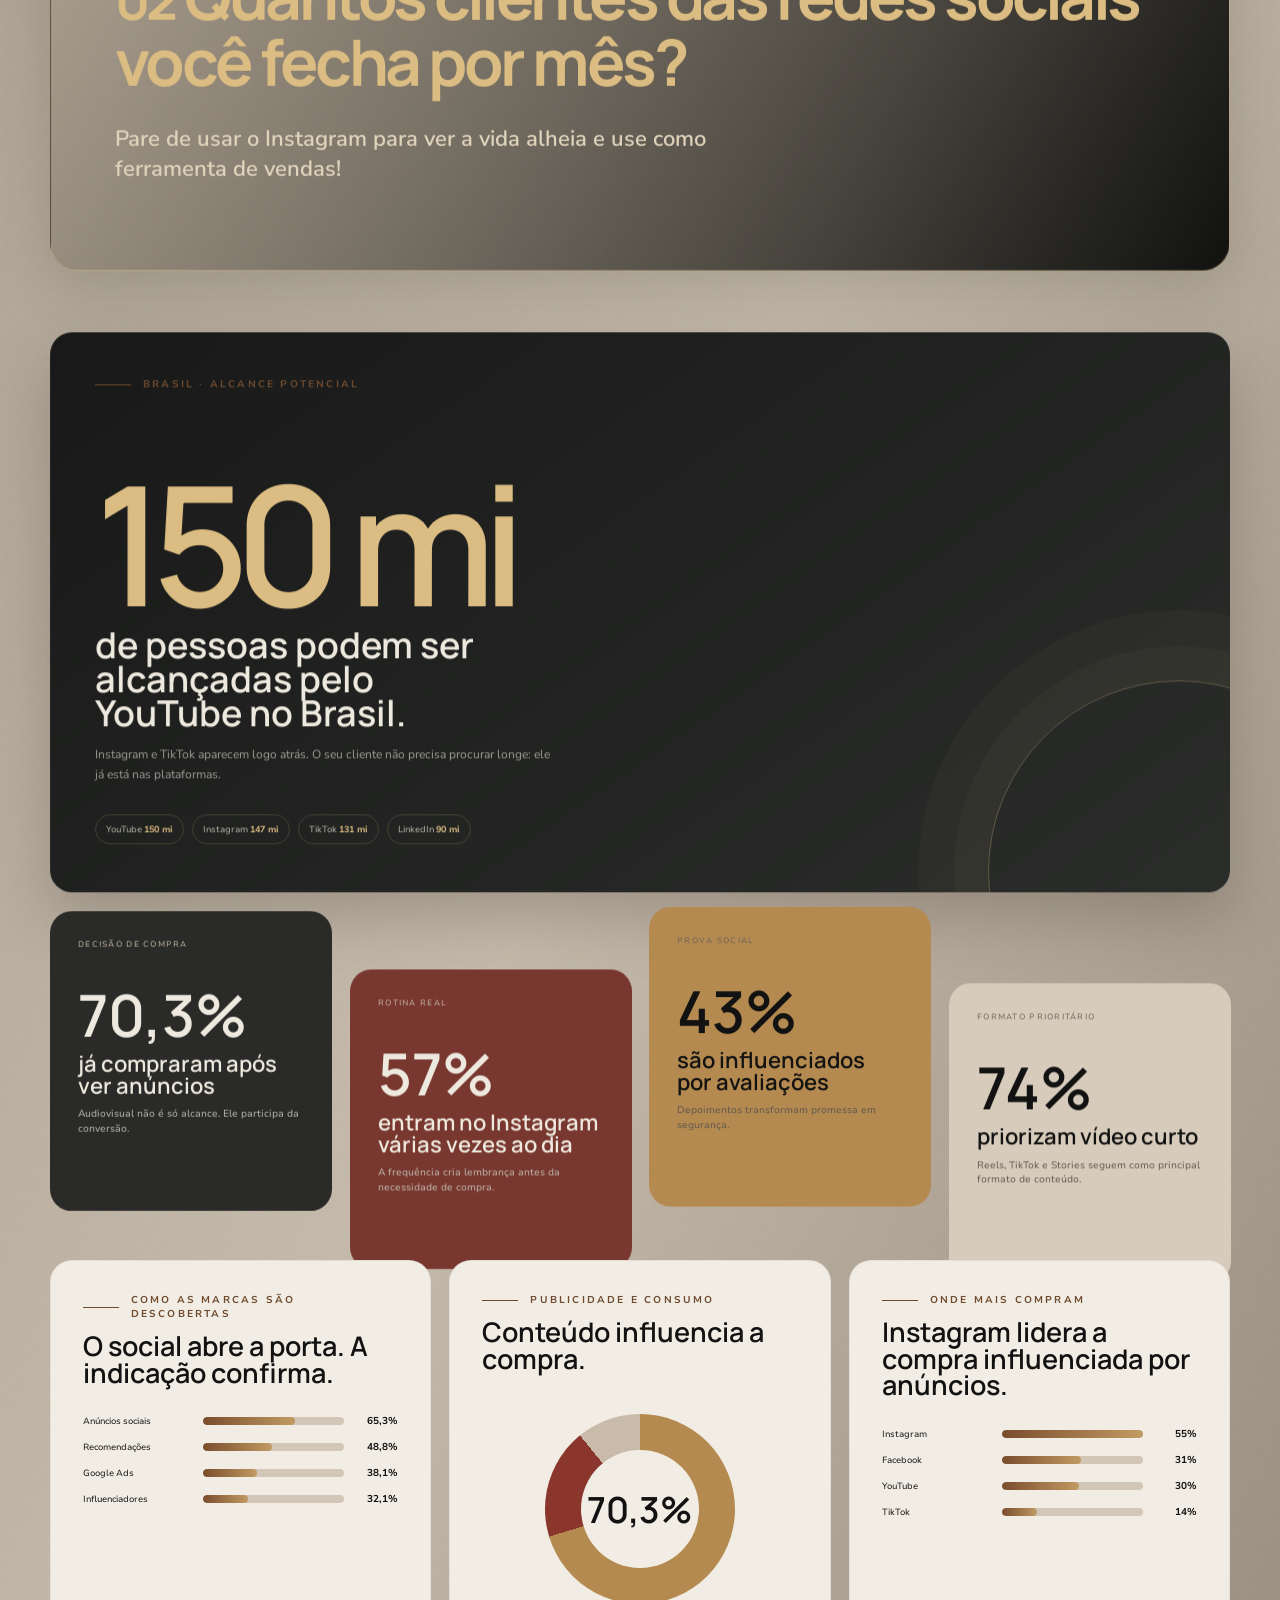
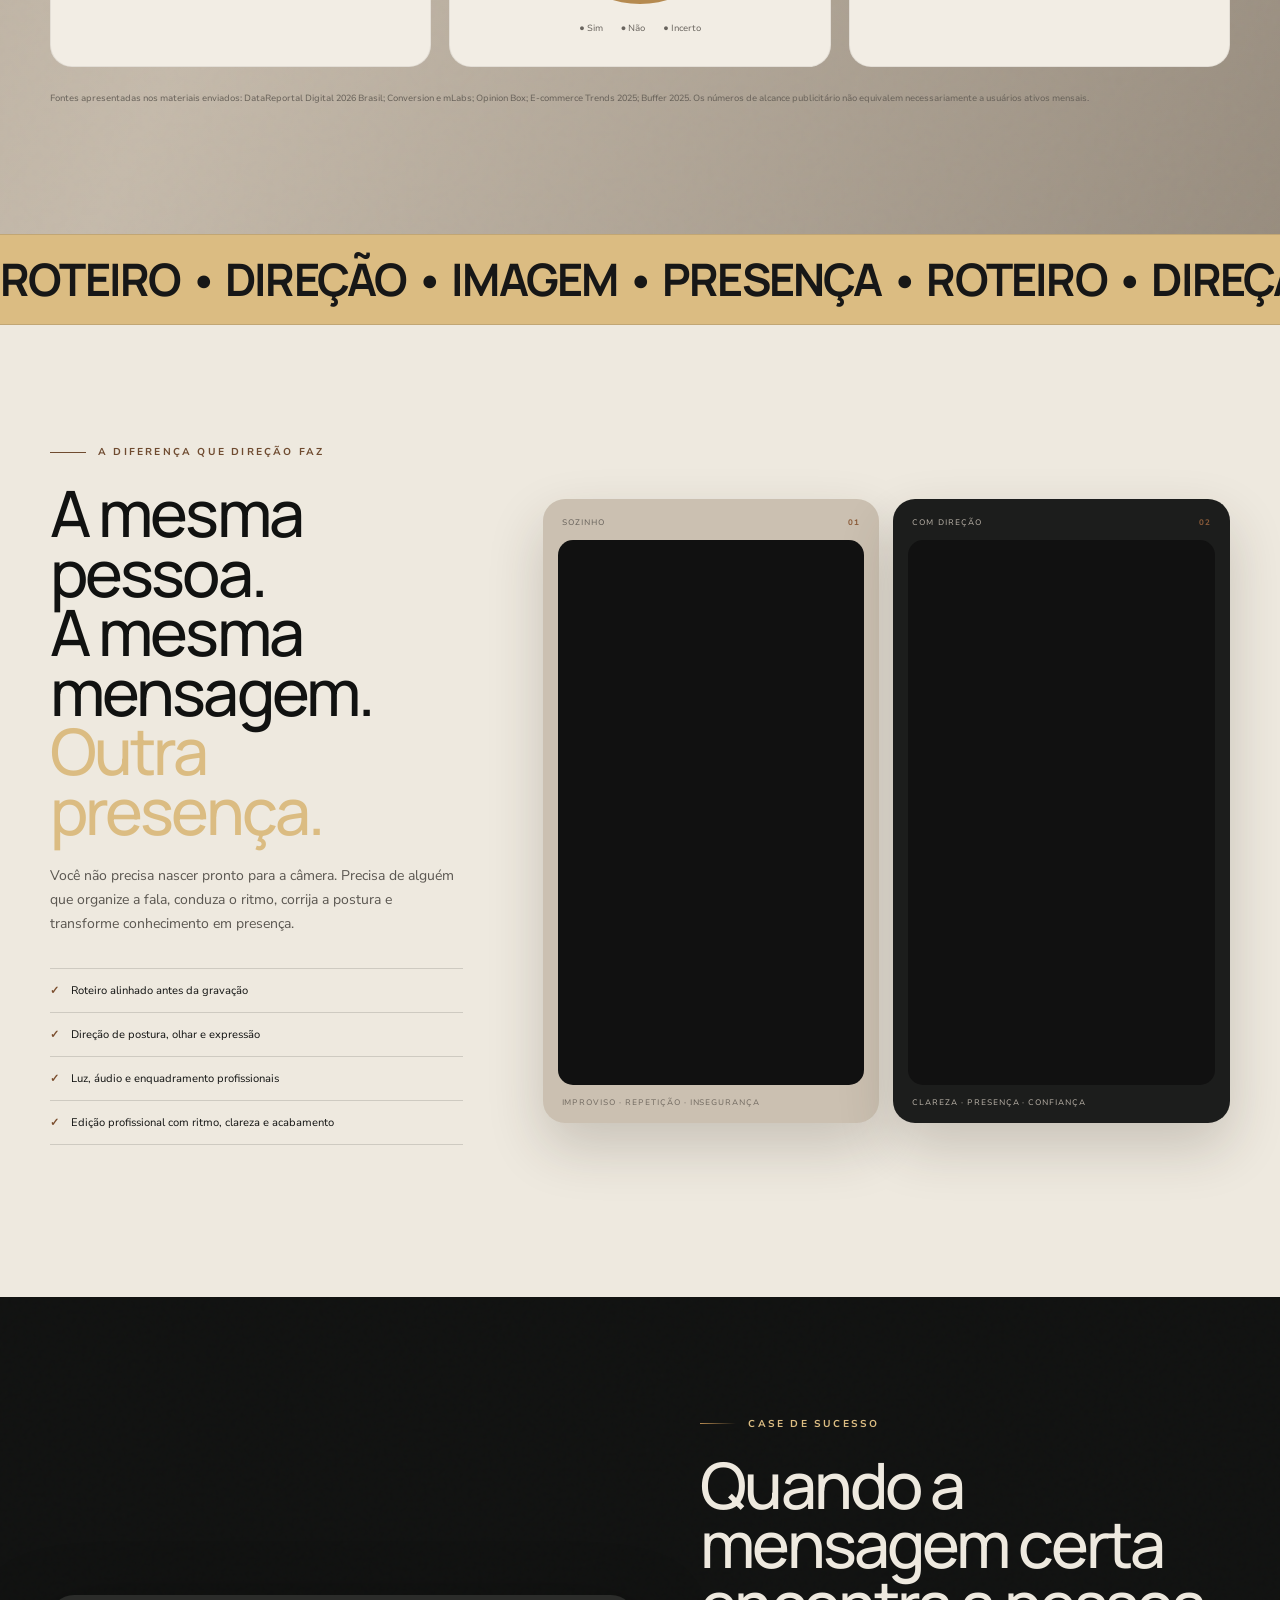
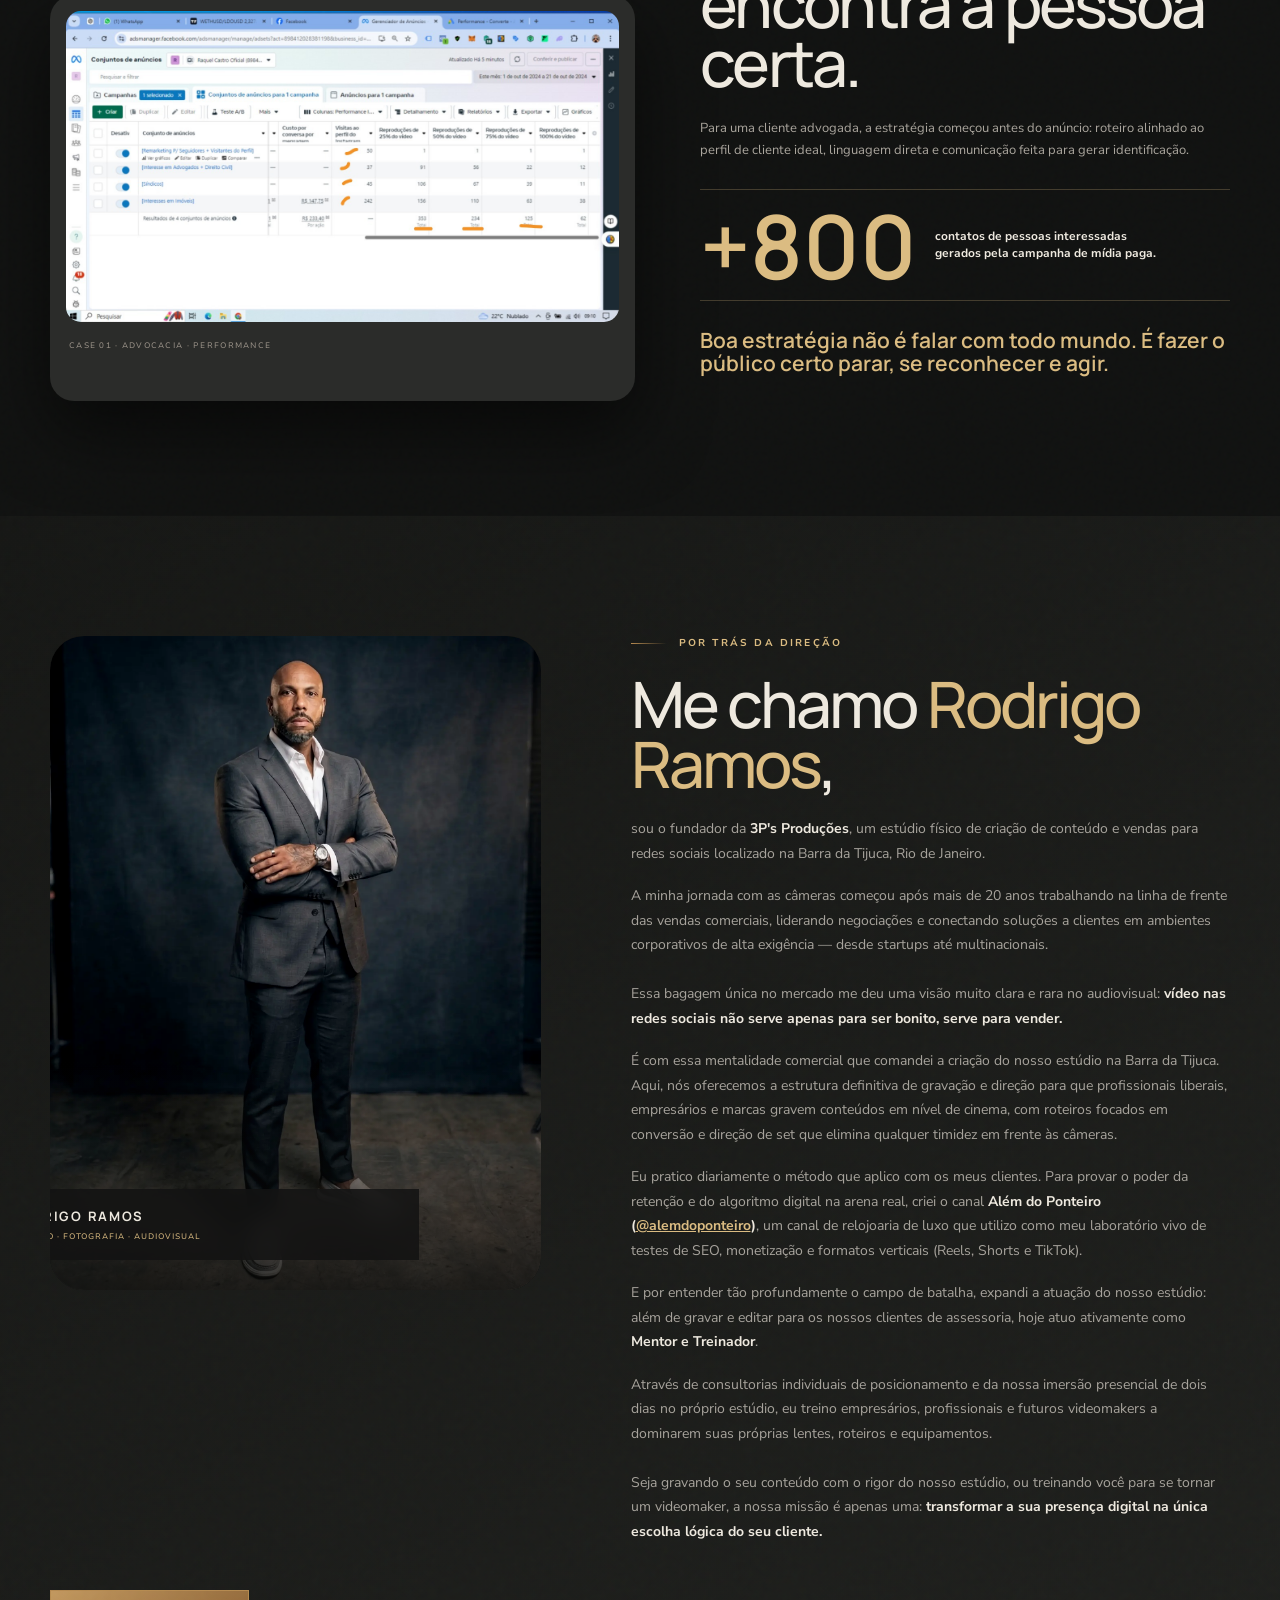
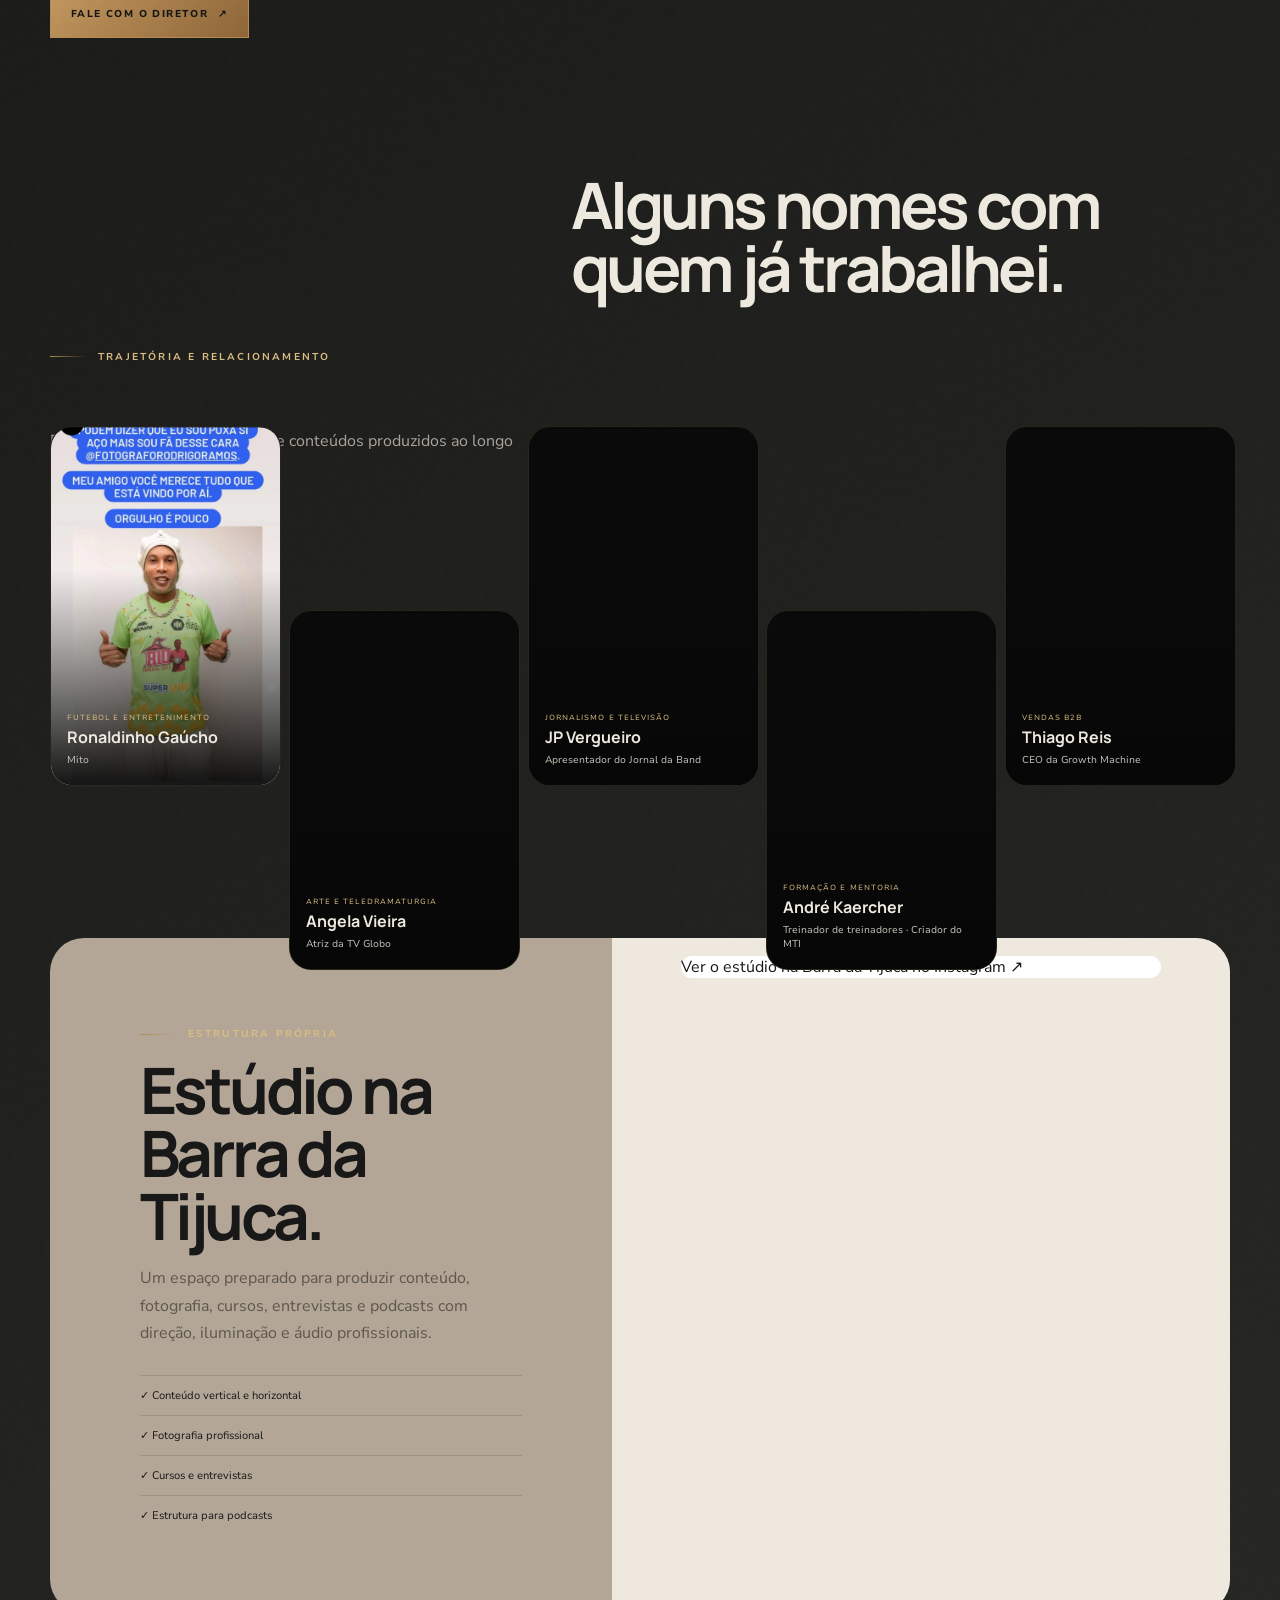
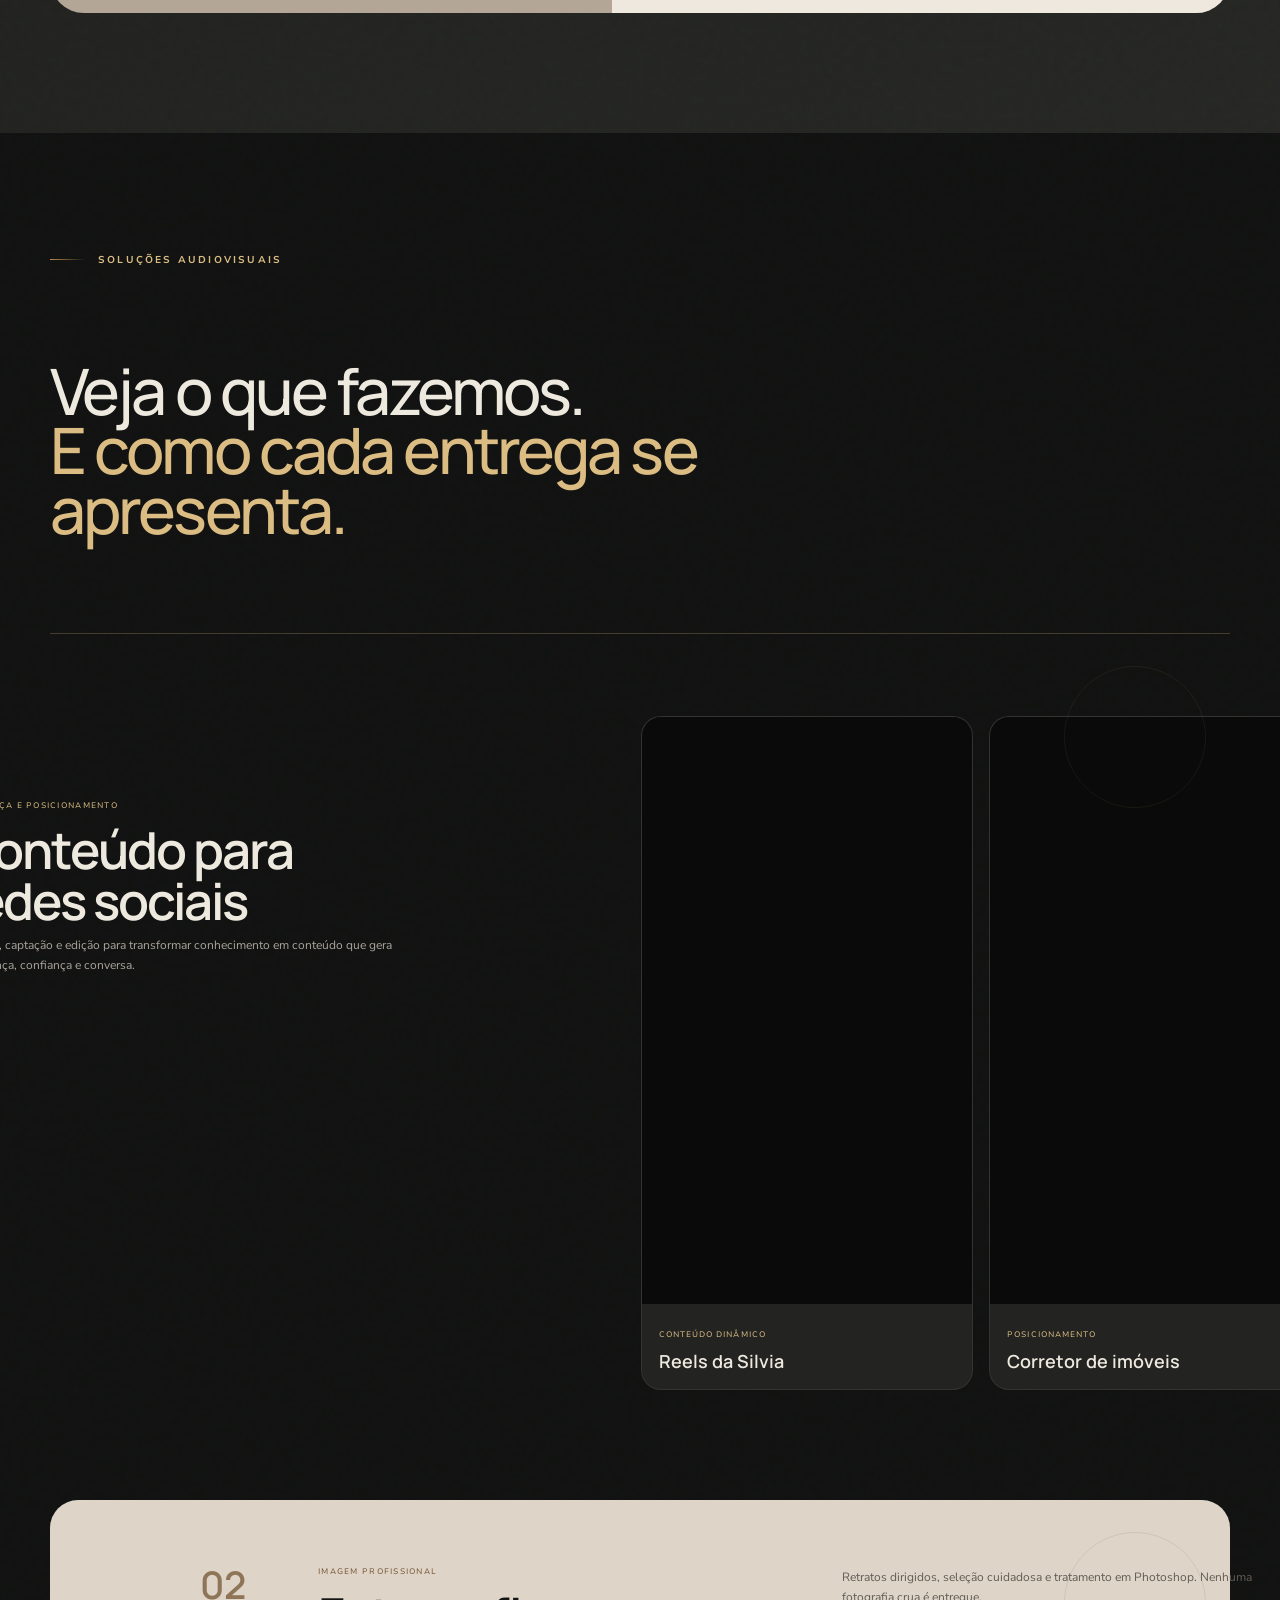
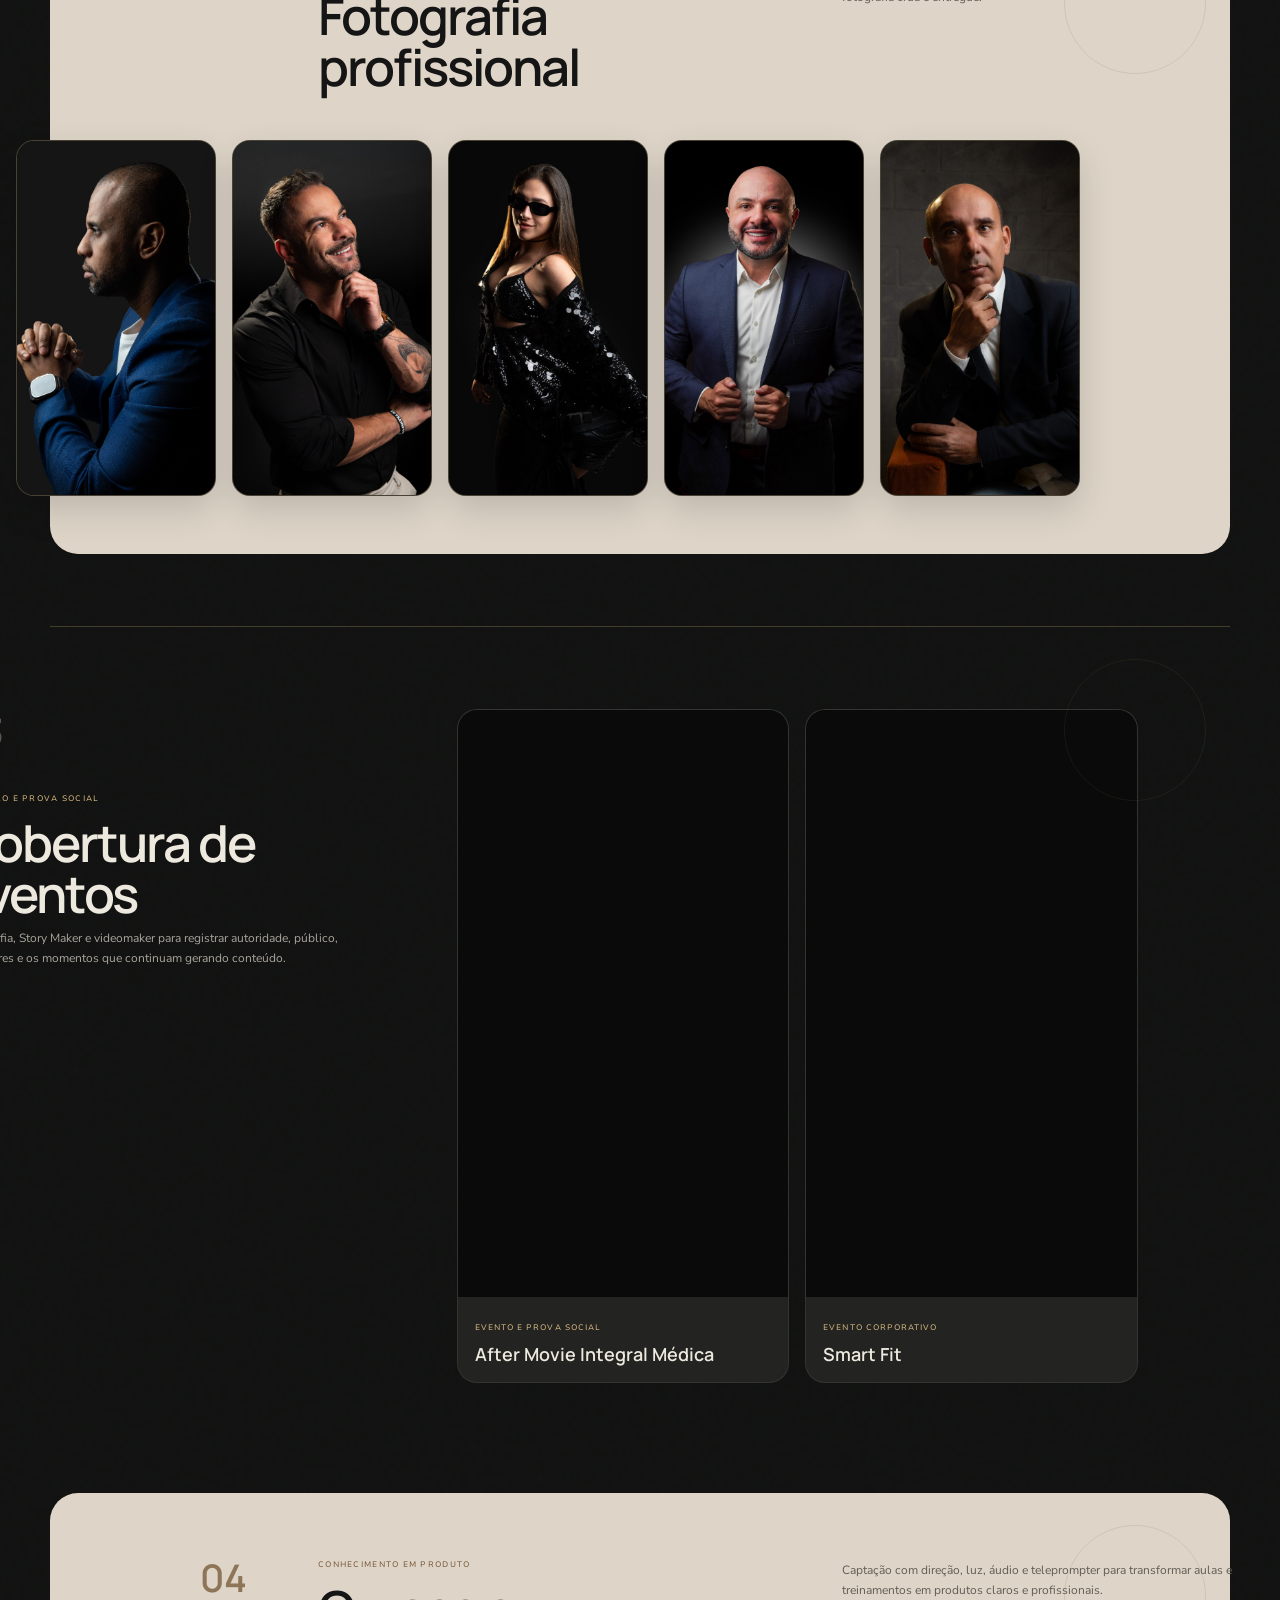
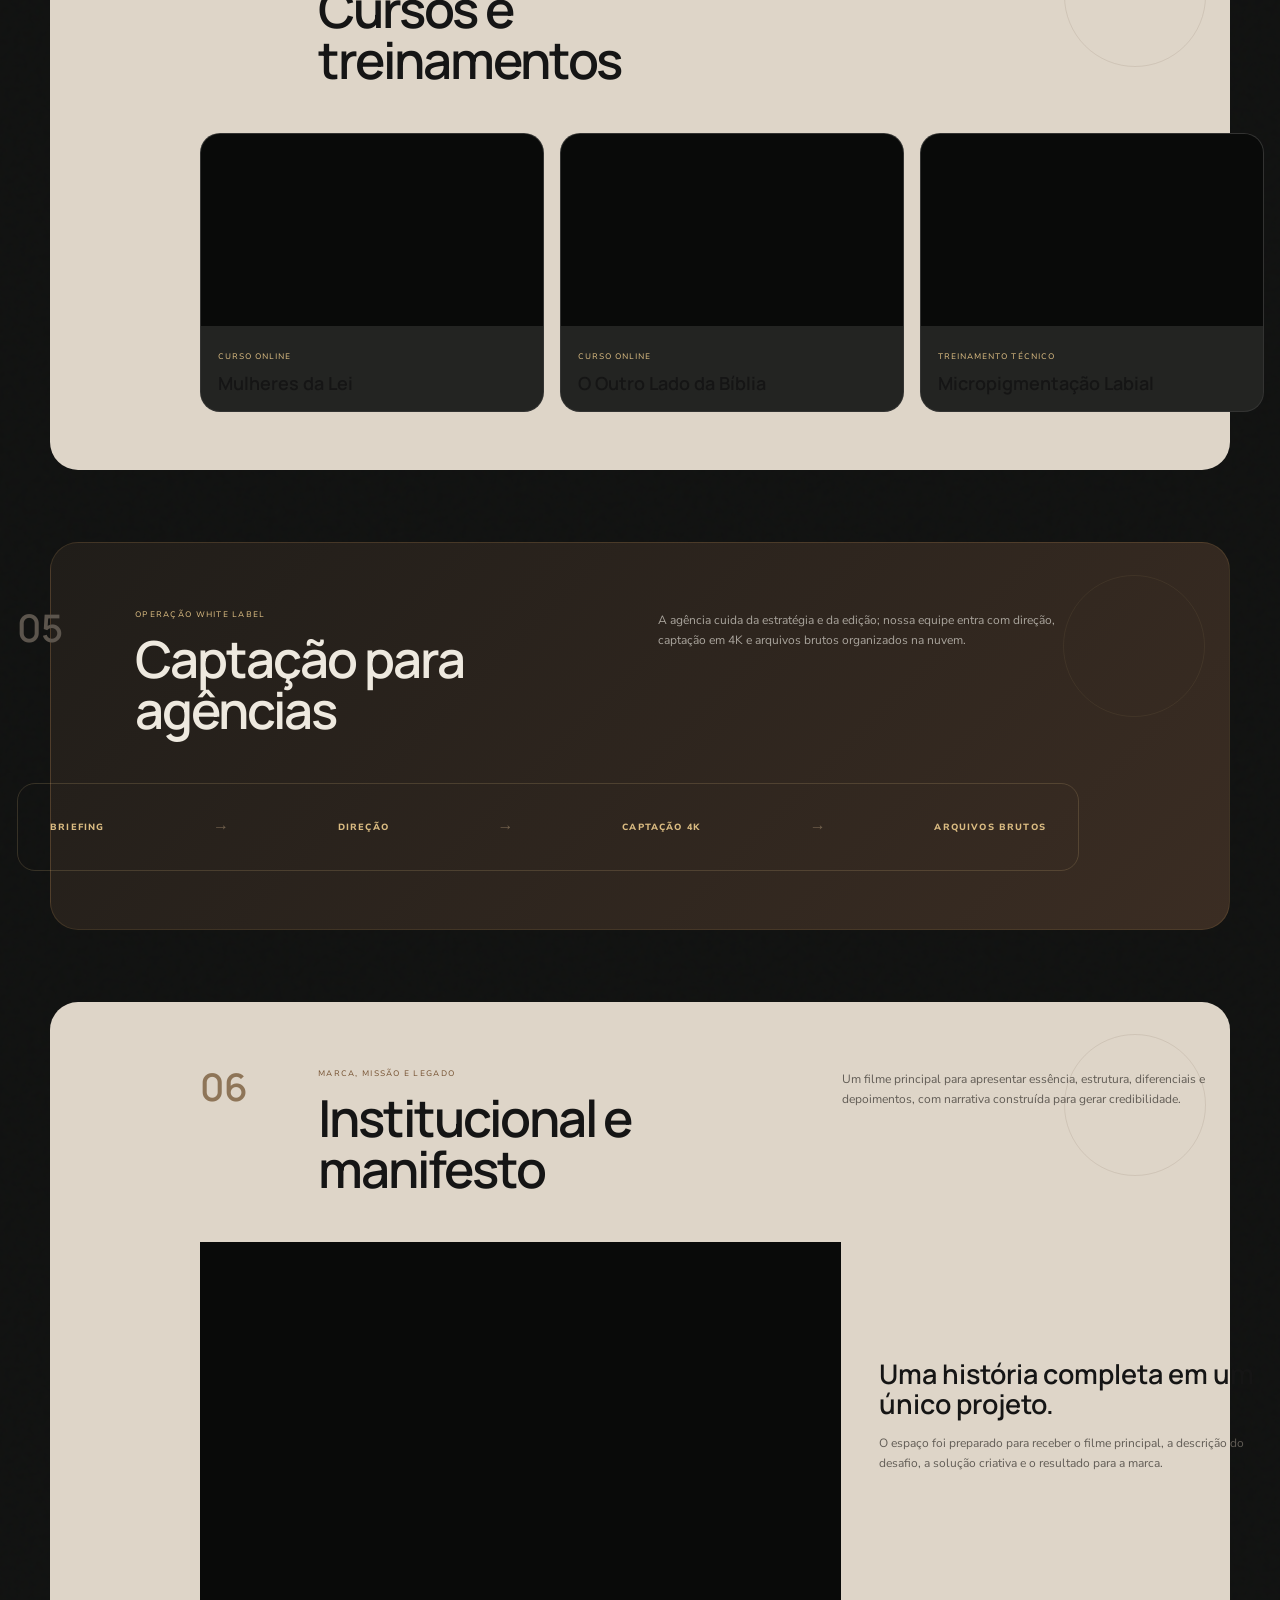
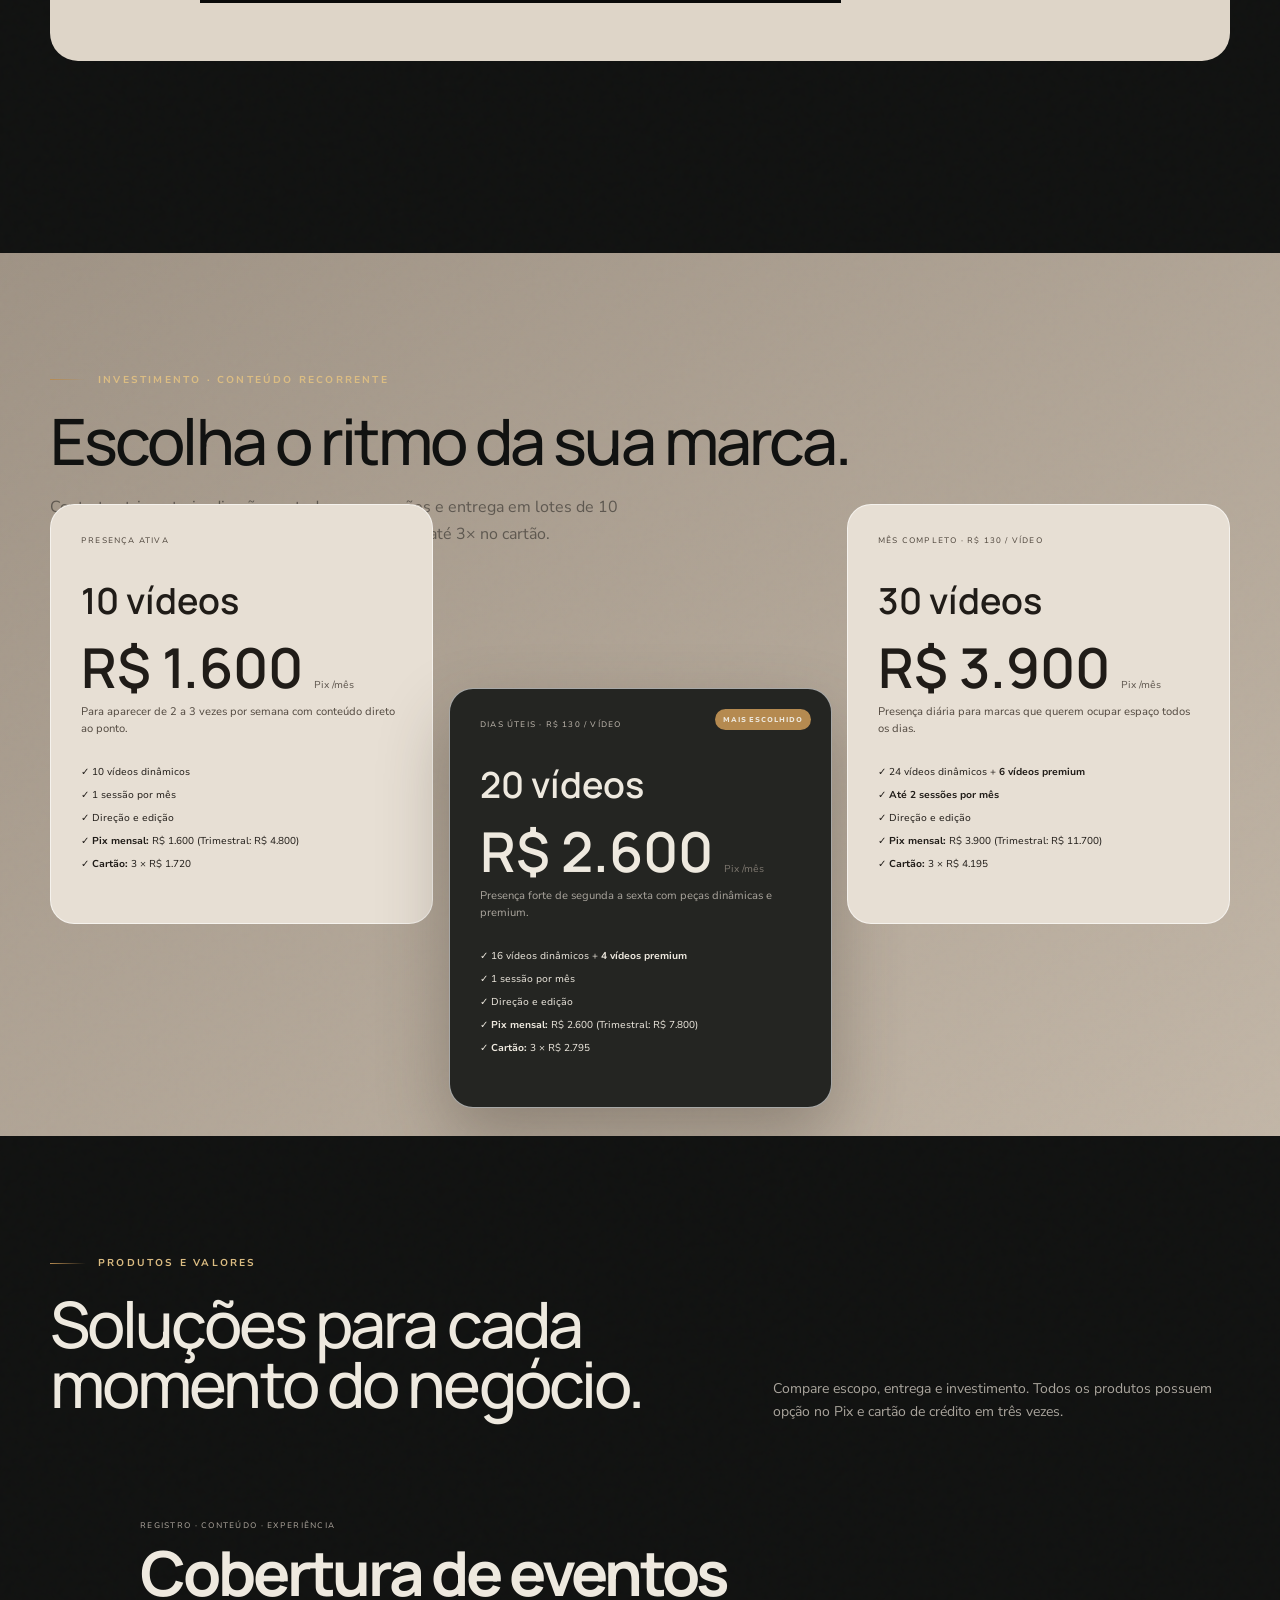
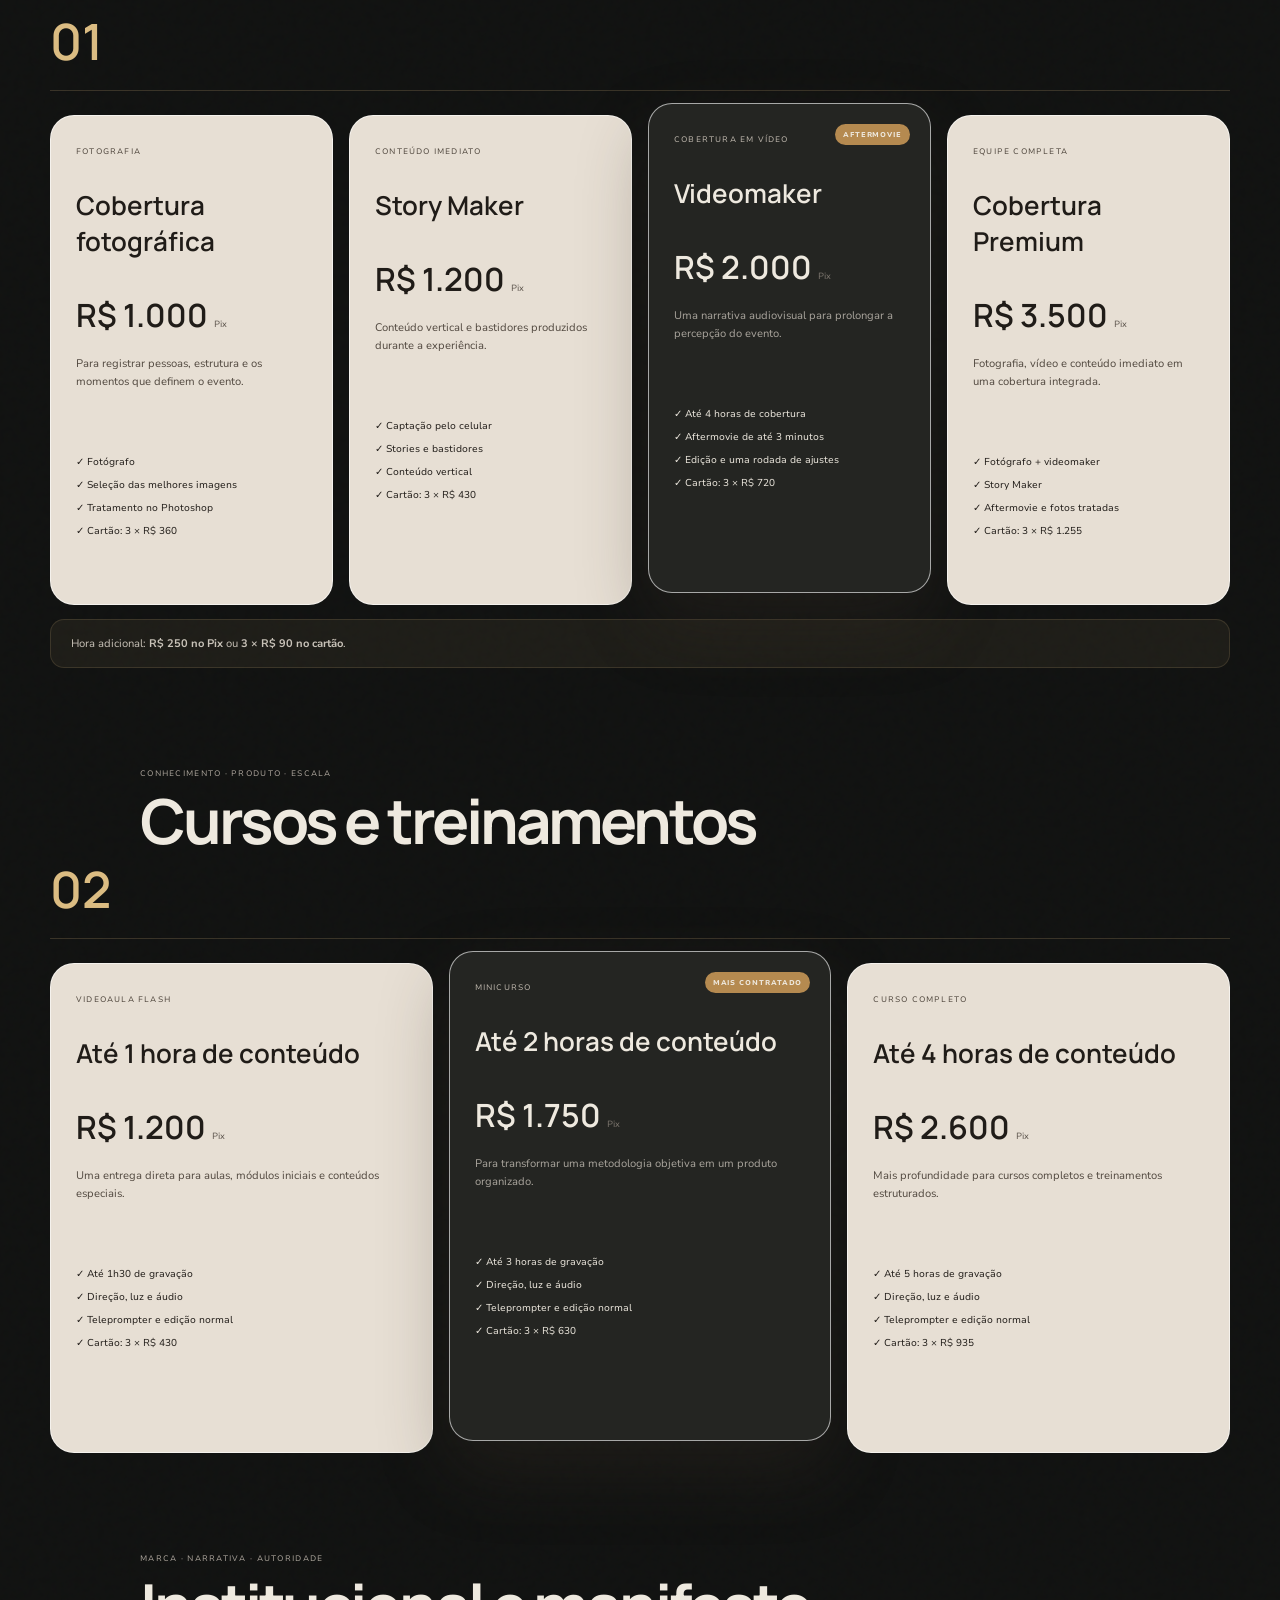
==== commit 7bee91ee: "Update recurring plans: R$ 130 per video for 20 and 30 packages, highlight premium videos and 2 sess" ====
--- a/index.html
+++ b/index.html
@@ -1086,29 +1086,29 @@
         </article>
         <article class="plan featured reveal" data-parallax="-0.016">
           <span class="plan-badge">MAIS ESCOLHIDO</span>
-          <small>DIAS ÚTEIS</small>
+          <small>DIAS ÚTEIS · R$ 130 / VÍDEO</small>
           <h3>20 vídeos</h3>
-          <div class="plan-price">R$ 2.500 <i>Pix /mês</i></div>
+          <div class="plan-price">R$ 2.600 <i>Pix /mês</i></div>
           <p>Presença forte de segunda a sexta com peças dinâmicas e premium.</p>
           <div class="plan-lines">
-            <span>✓ 16 vídeos dinâmicos + 4 premium</span>
+            <span>✓ 16 vídeos dinâmicos + <strong>4 vídeos premium</strong></span>
             <span>✓ 1 sessão por mês</span>
             <span>✓ Direção e edição</span>
-            <span>✓ <strong>Pix mensal:</strong> R$ 2.500 (Trimestral: R$ 7.500)</span>
-            <span>✓ <strong>Cartão:</strong> 3 × R$ 2.690</span>
+            <span>✓ <strong>Pix mensal:</strong> R$ 2.600 (Trimestral: R$ 7.800)</span>
+            <span>✓ <strong>Cartão:</strong> 3 × R$ 2.795</span>
           </div>
         </article>
         <article class="plan reveal" data-parallax="0.018">
-          <small>MÊS COMPLETO</small>
+          <small>MÊS COMPLETO · R$ 130 / VÍDEO</small>
           <h3>30 vídeos</h3>
-          <div class="plan-price">R$ 3.500 <i>Pix /mês</i></div>
+          <div class="plan-price">R$ 3.900 <i>Pix /mês</i></div>
           <p>Presença diária para marcas que querem ocupar espaço todos os dias.</p>
           <div class="plan-lines">
-            <span>✓ 24 vídeos dinâmicos + 6 premium</span>
-            <span>✓ Até 2 sessões por mês</span>
+            <span>✓ 24 vídeos dinâmicos + <strong>6 vídeos premium</strong></span>
+            <span>✓ <strong>Até 2 sessões por mês</strong></span>
             <span>✓ Direção e edição</span>
-            <span>✓ <strong>Pix mensal:</strong> R$ 3.500 (Trimestral: R$ 10.500)</span>
-            <span>✓ <strong>Cartão:</strong> 3 × R$ 3.800</span>
+            <span>✓ <strong>Pix mensal:</strong> R$ 3.900 (Trimestral: R$ 11.700)</span>
+            <span>✓ <strong>Cartão:</strong> 3 × R$ 4.195</span>
           </div>
         </article>
       </div>
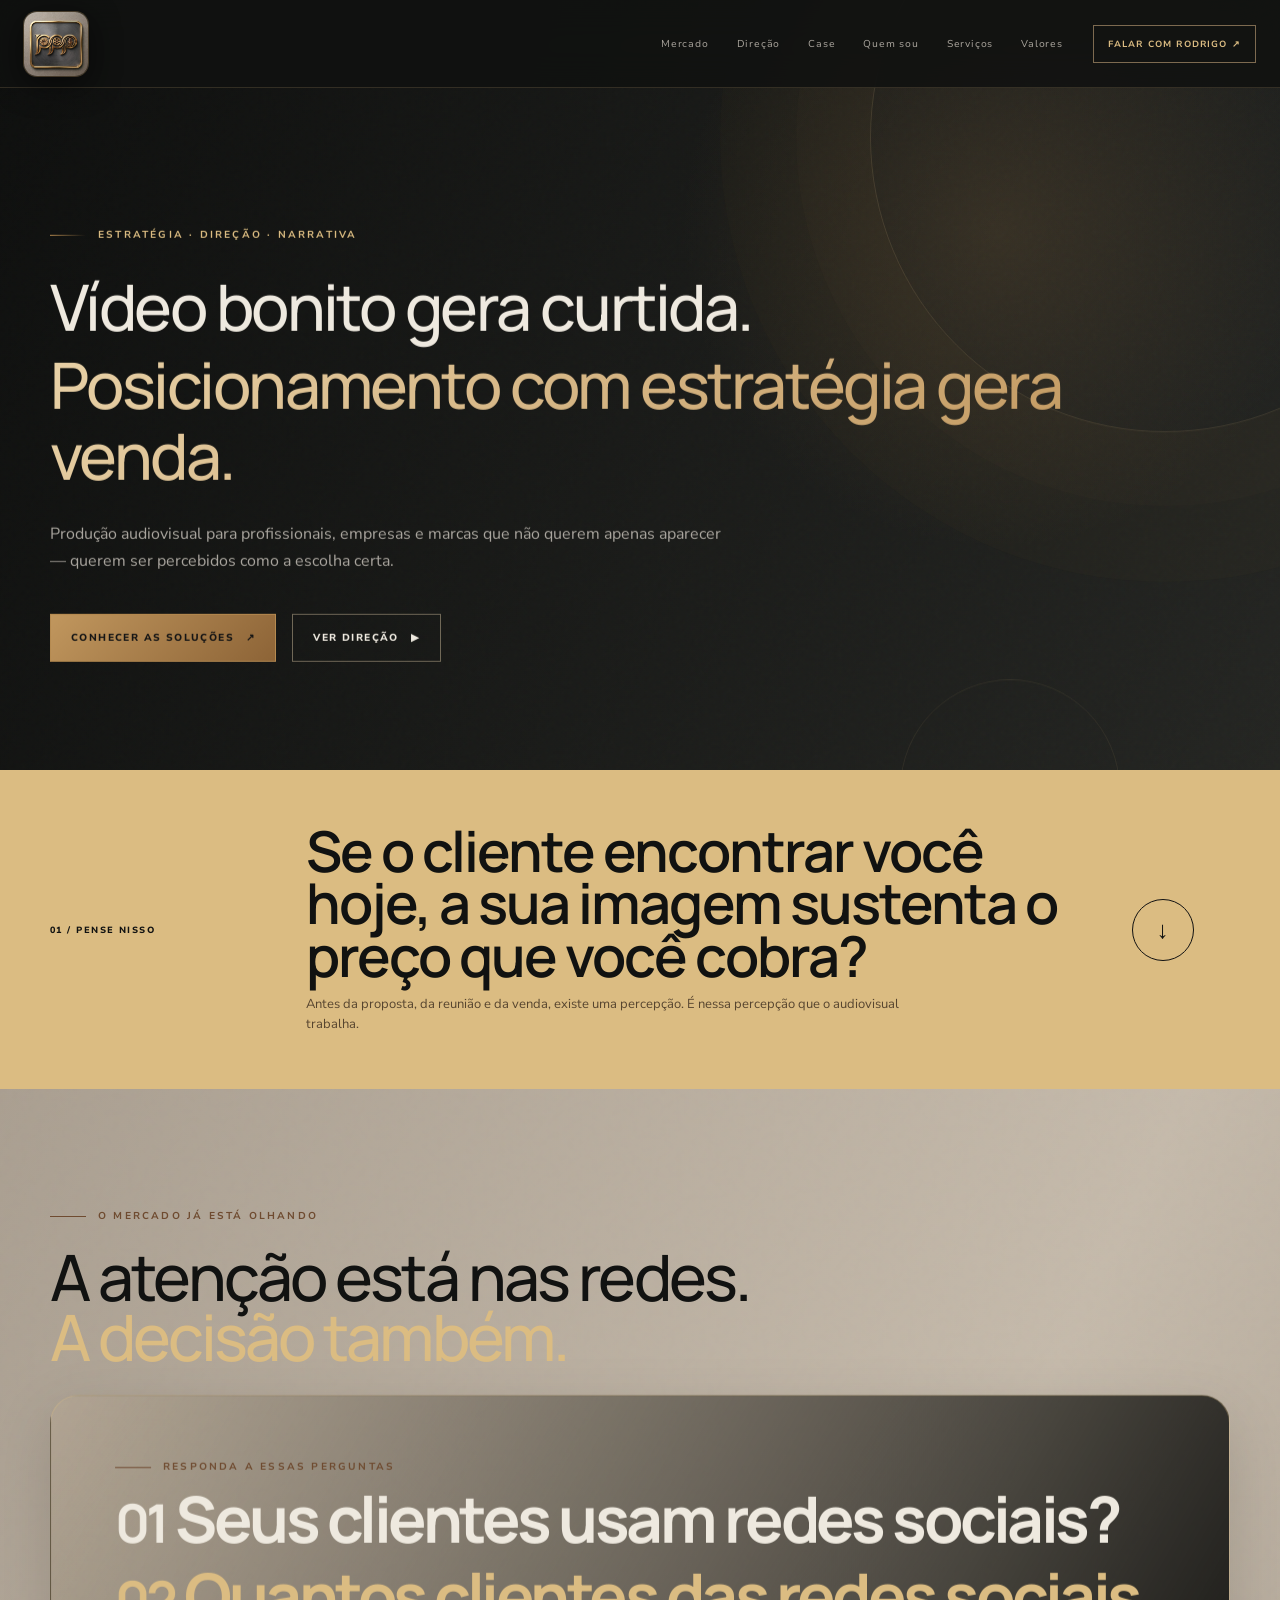
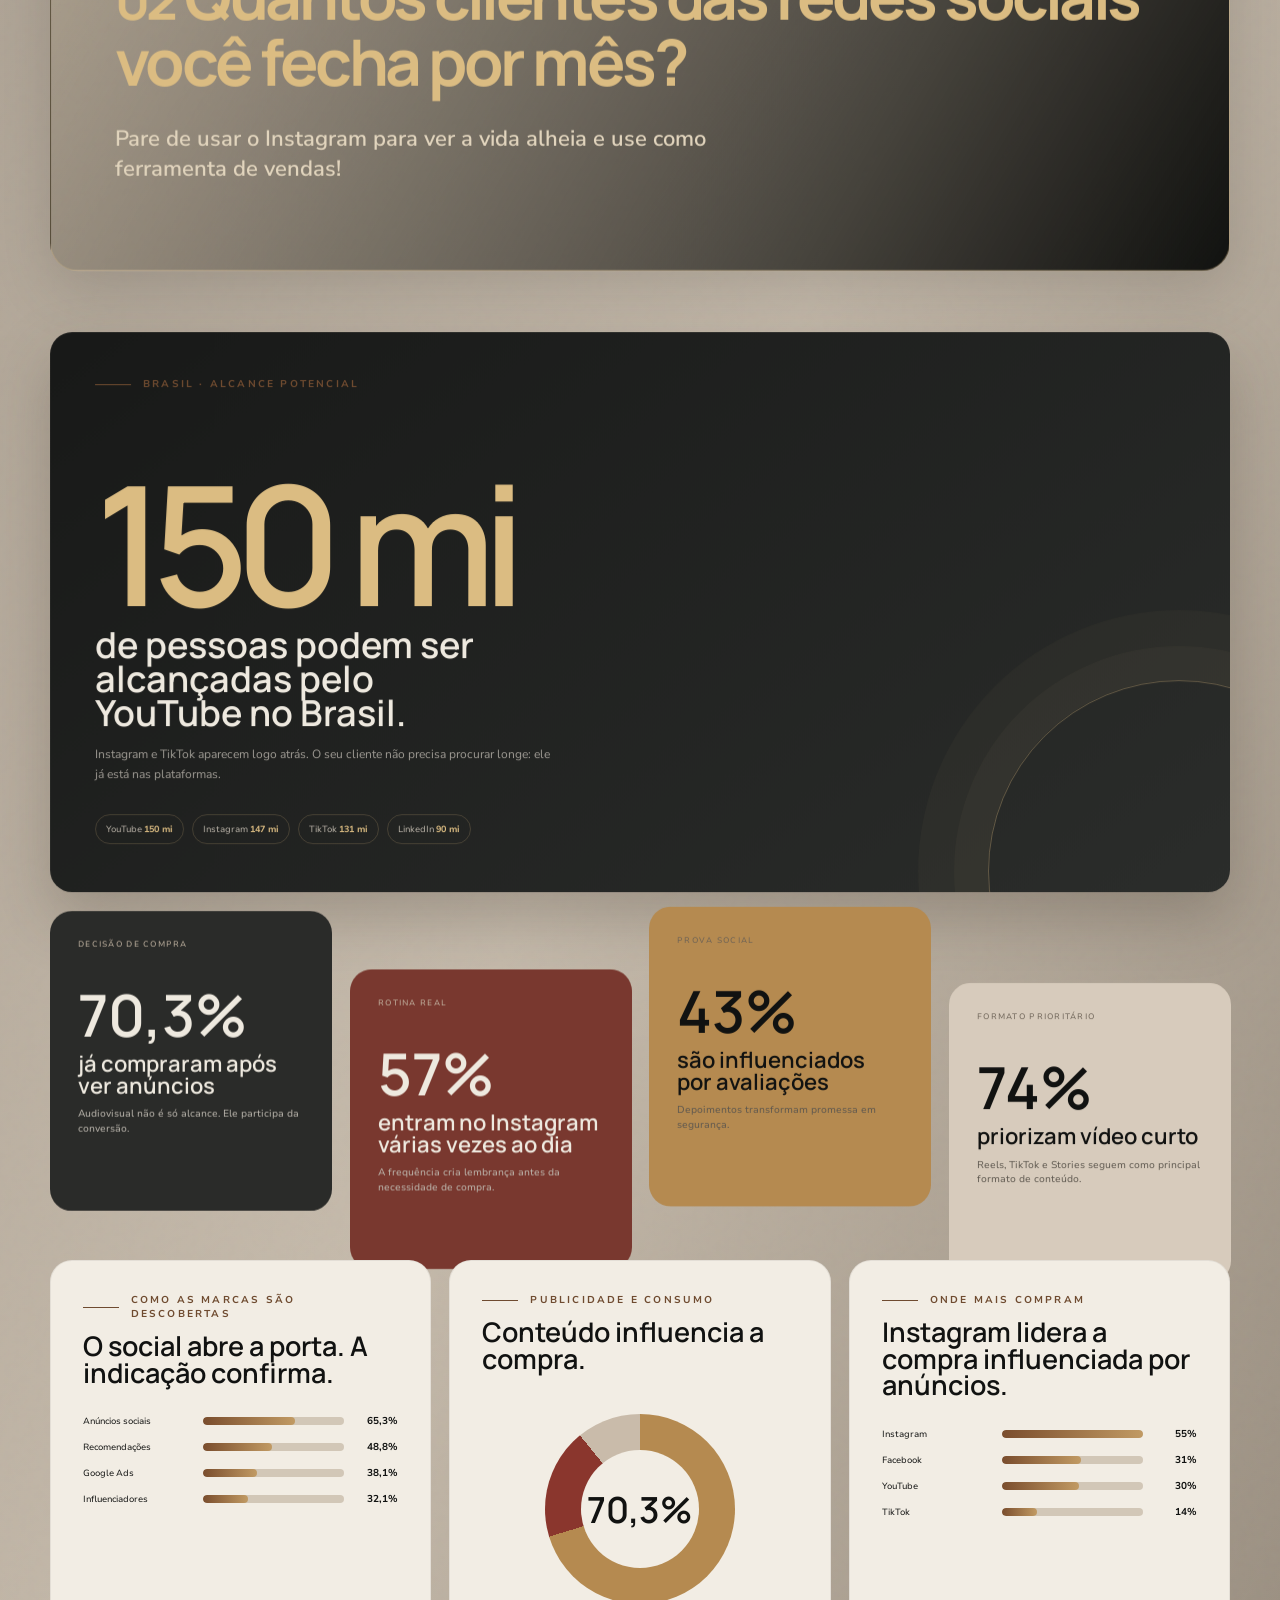
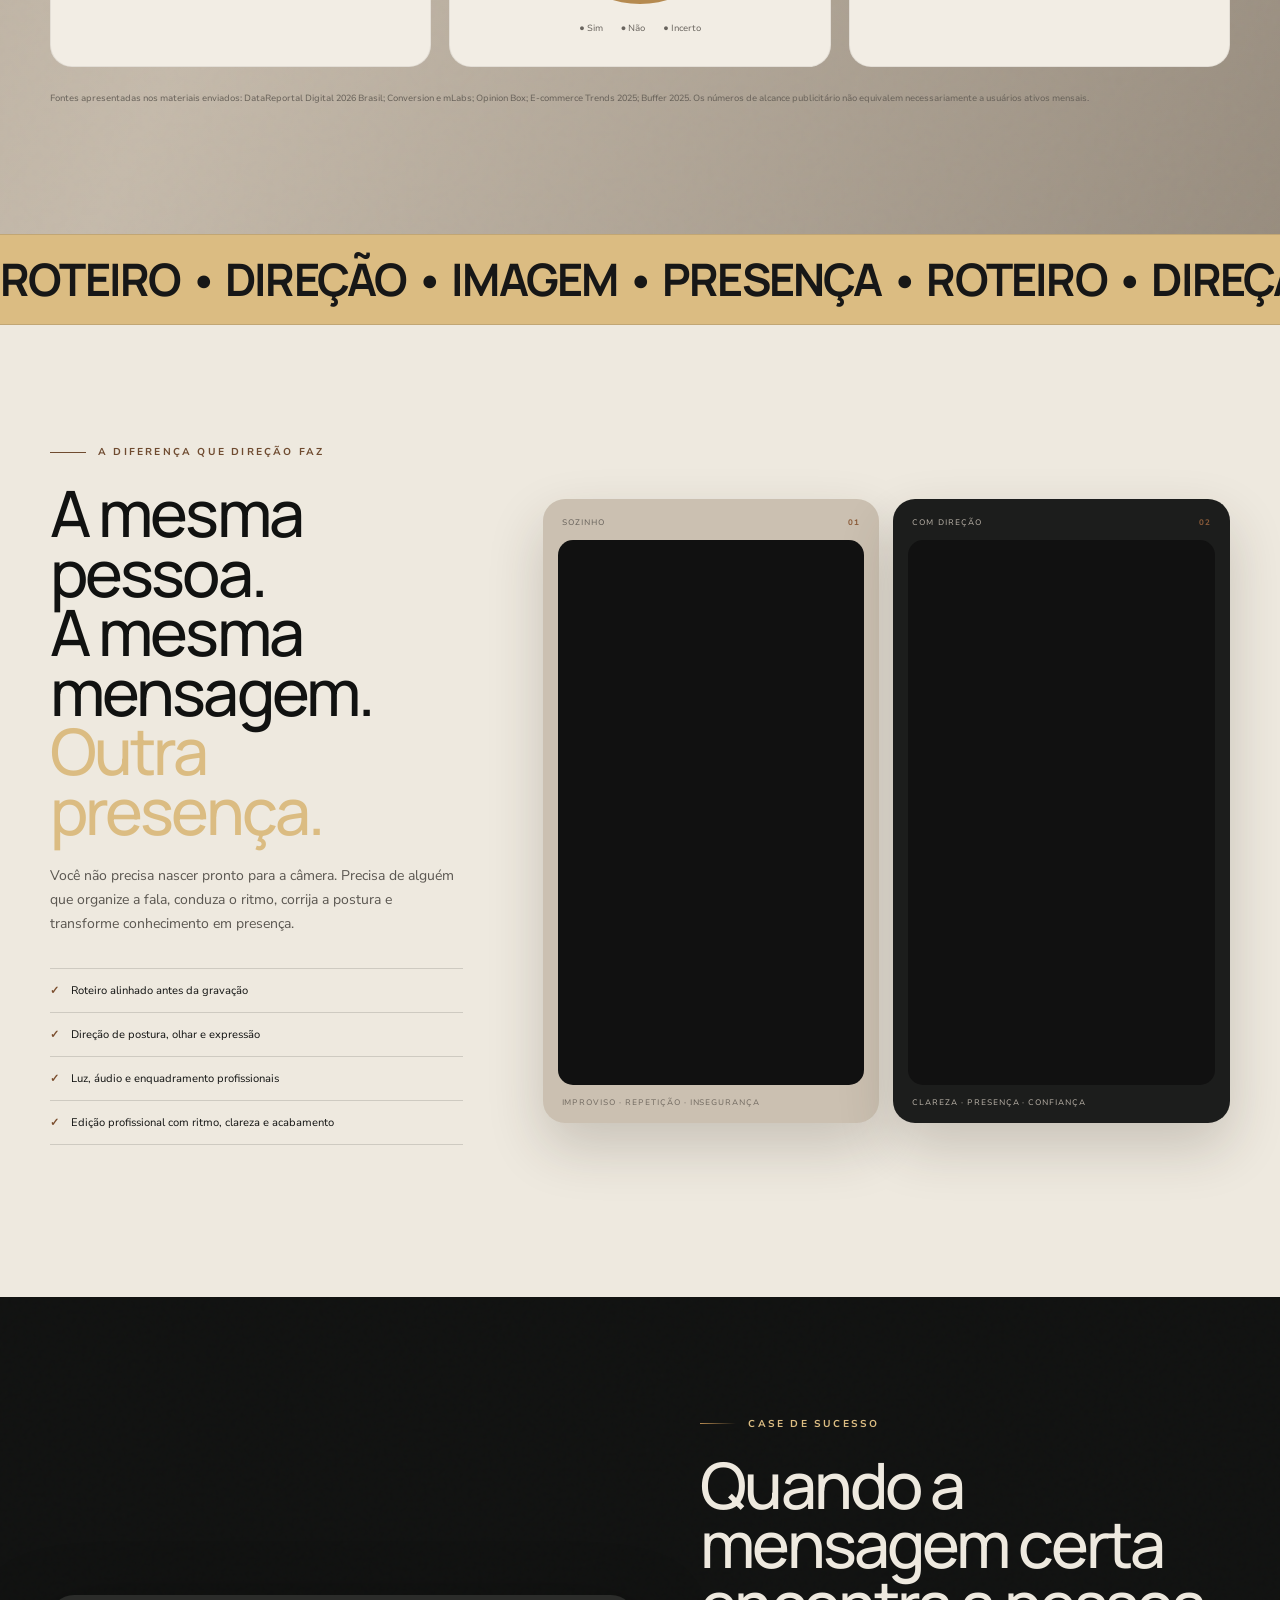
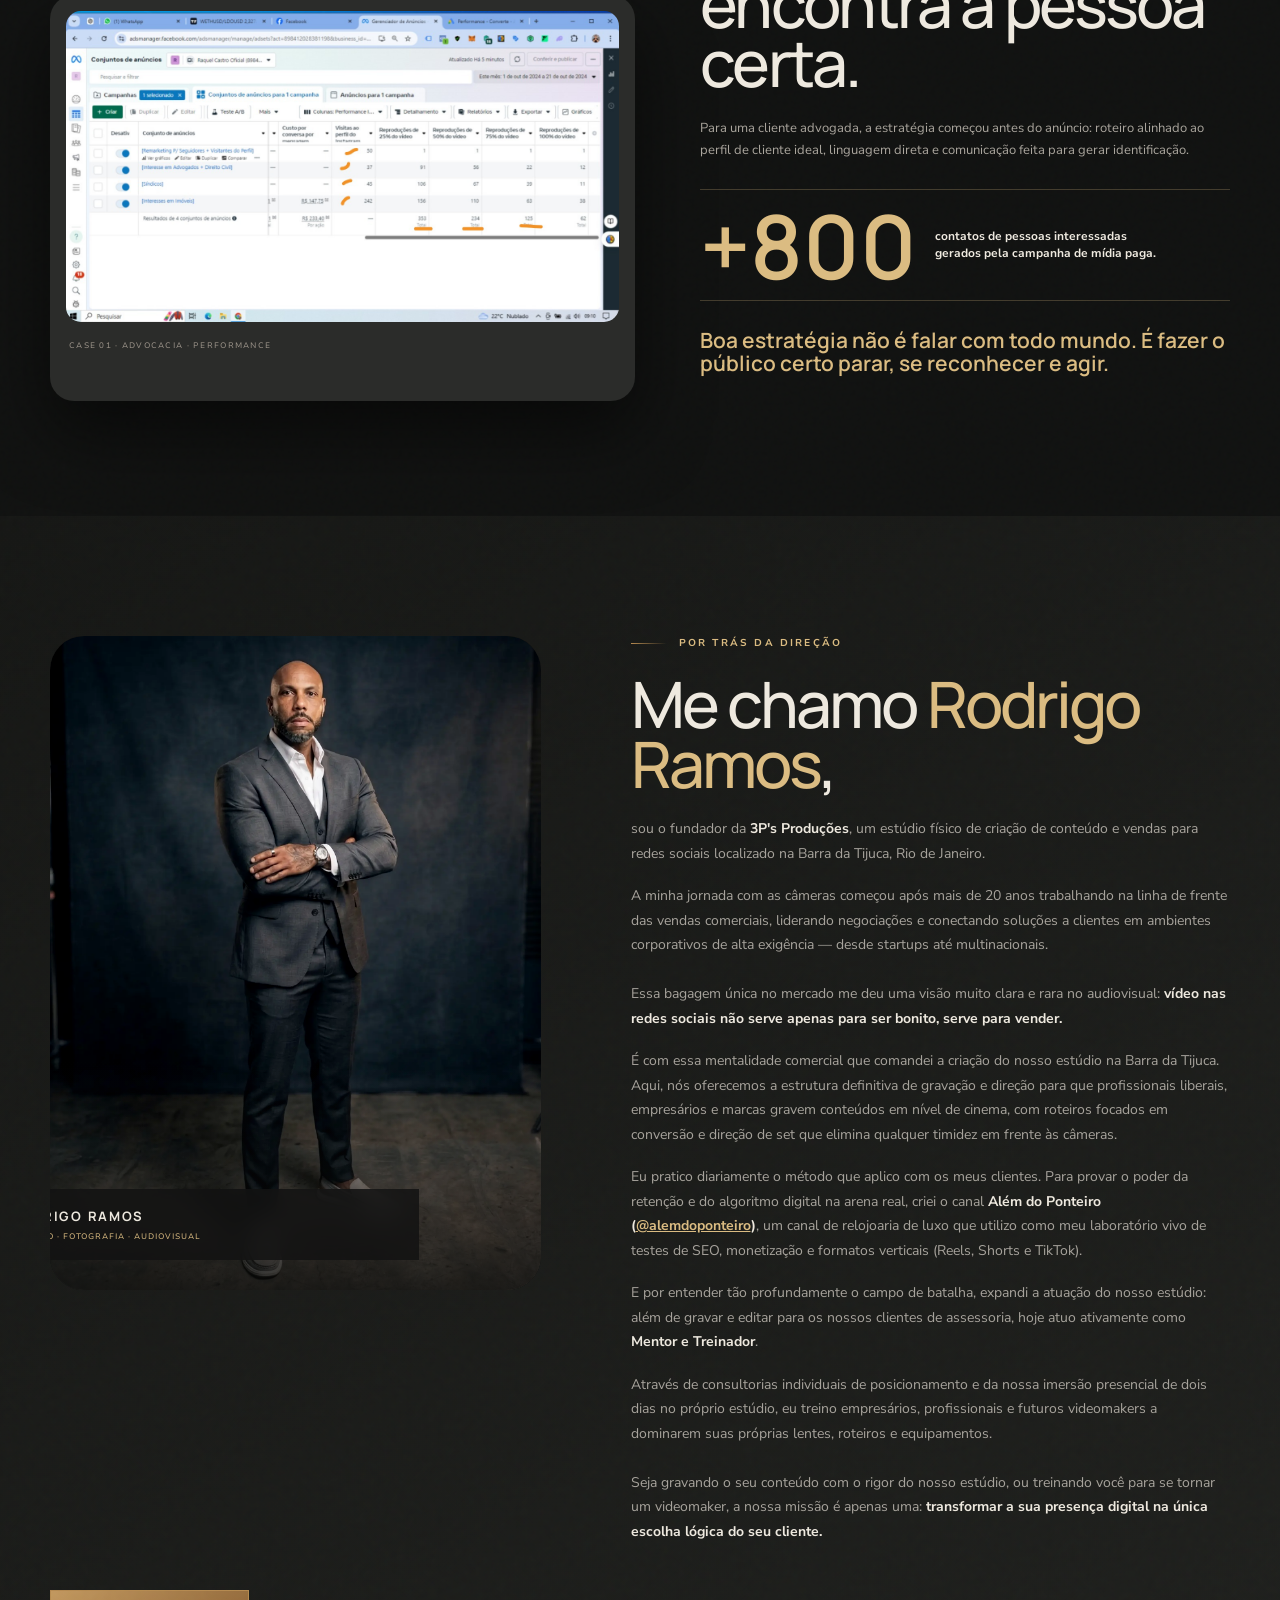
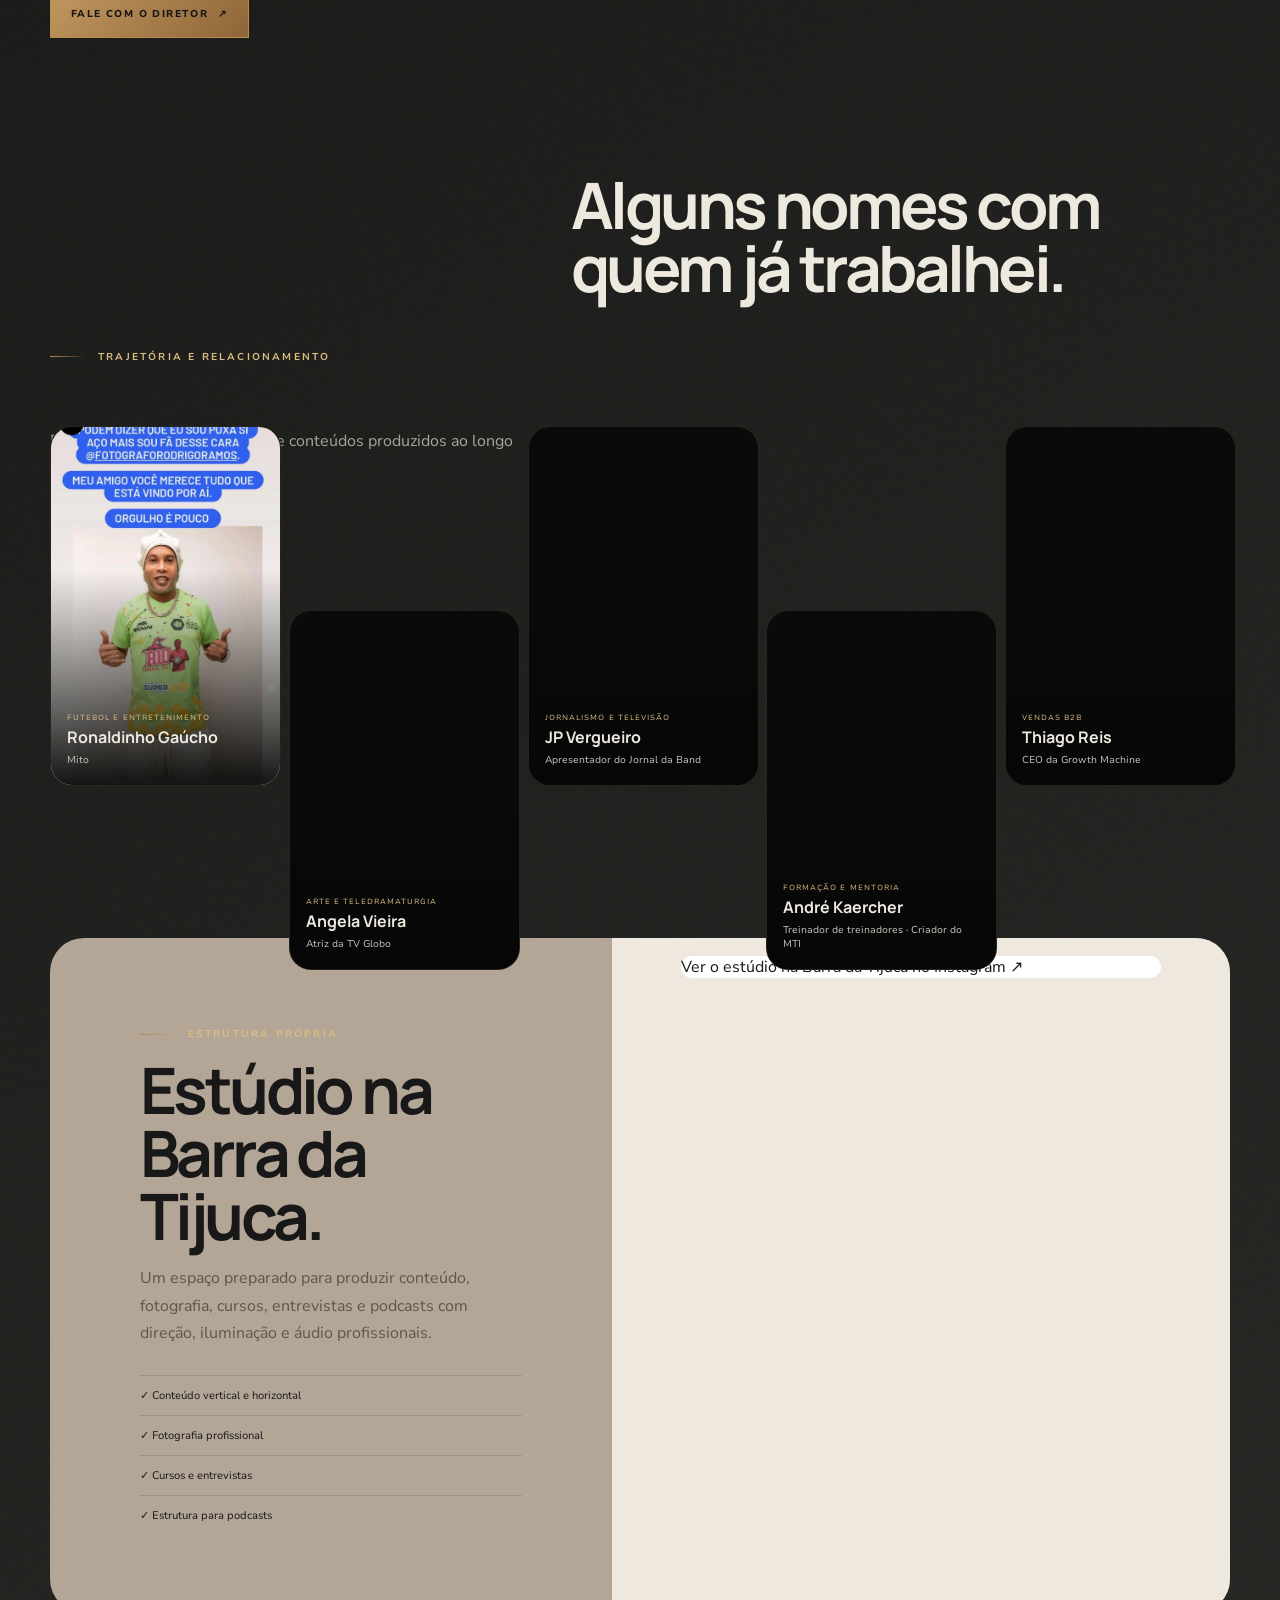
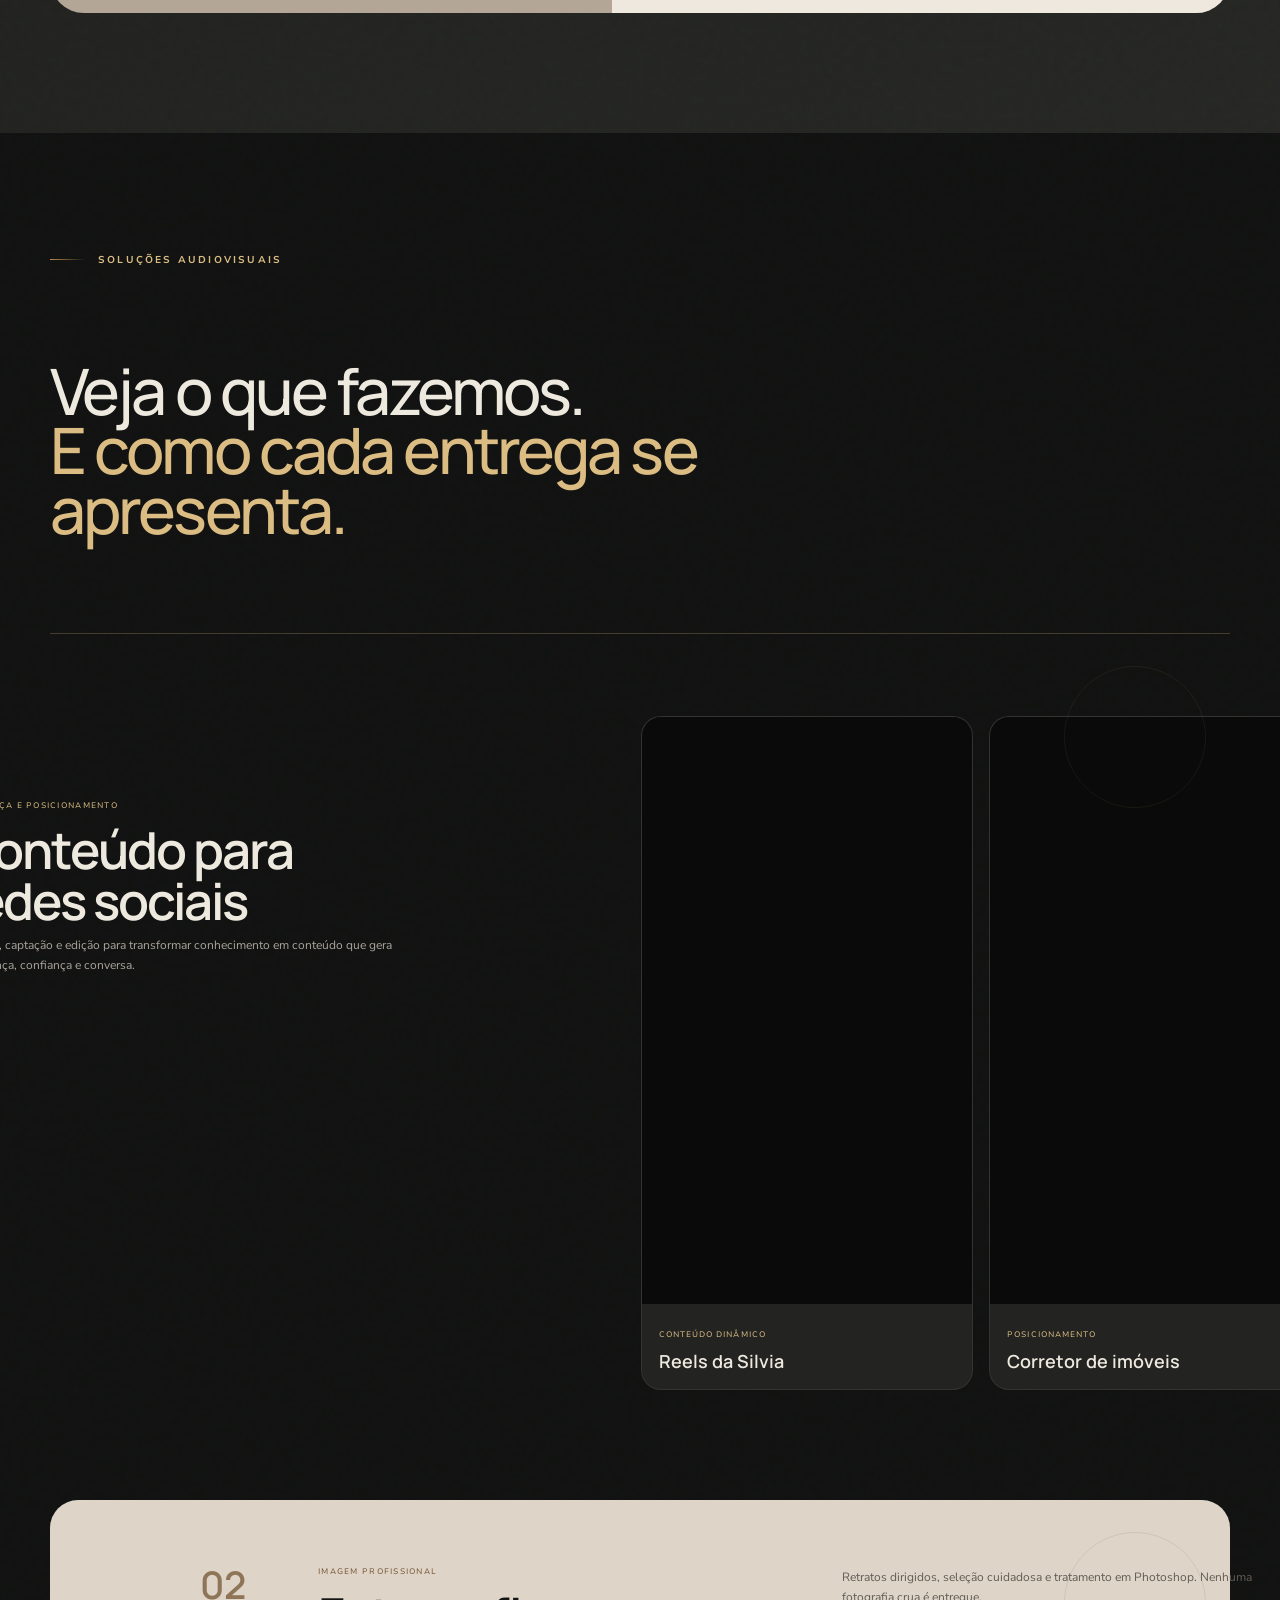
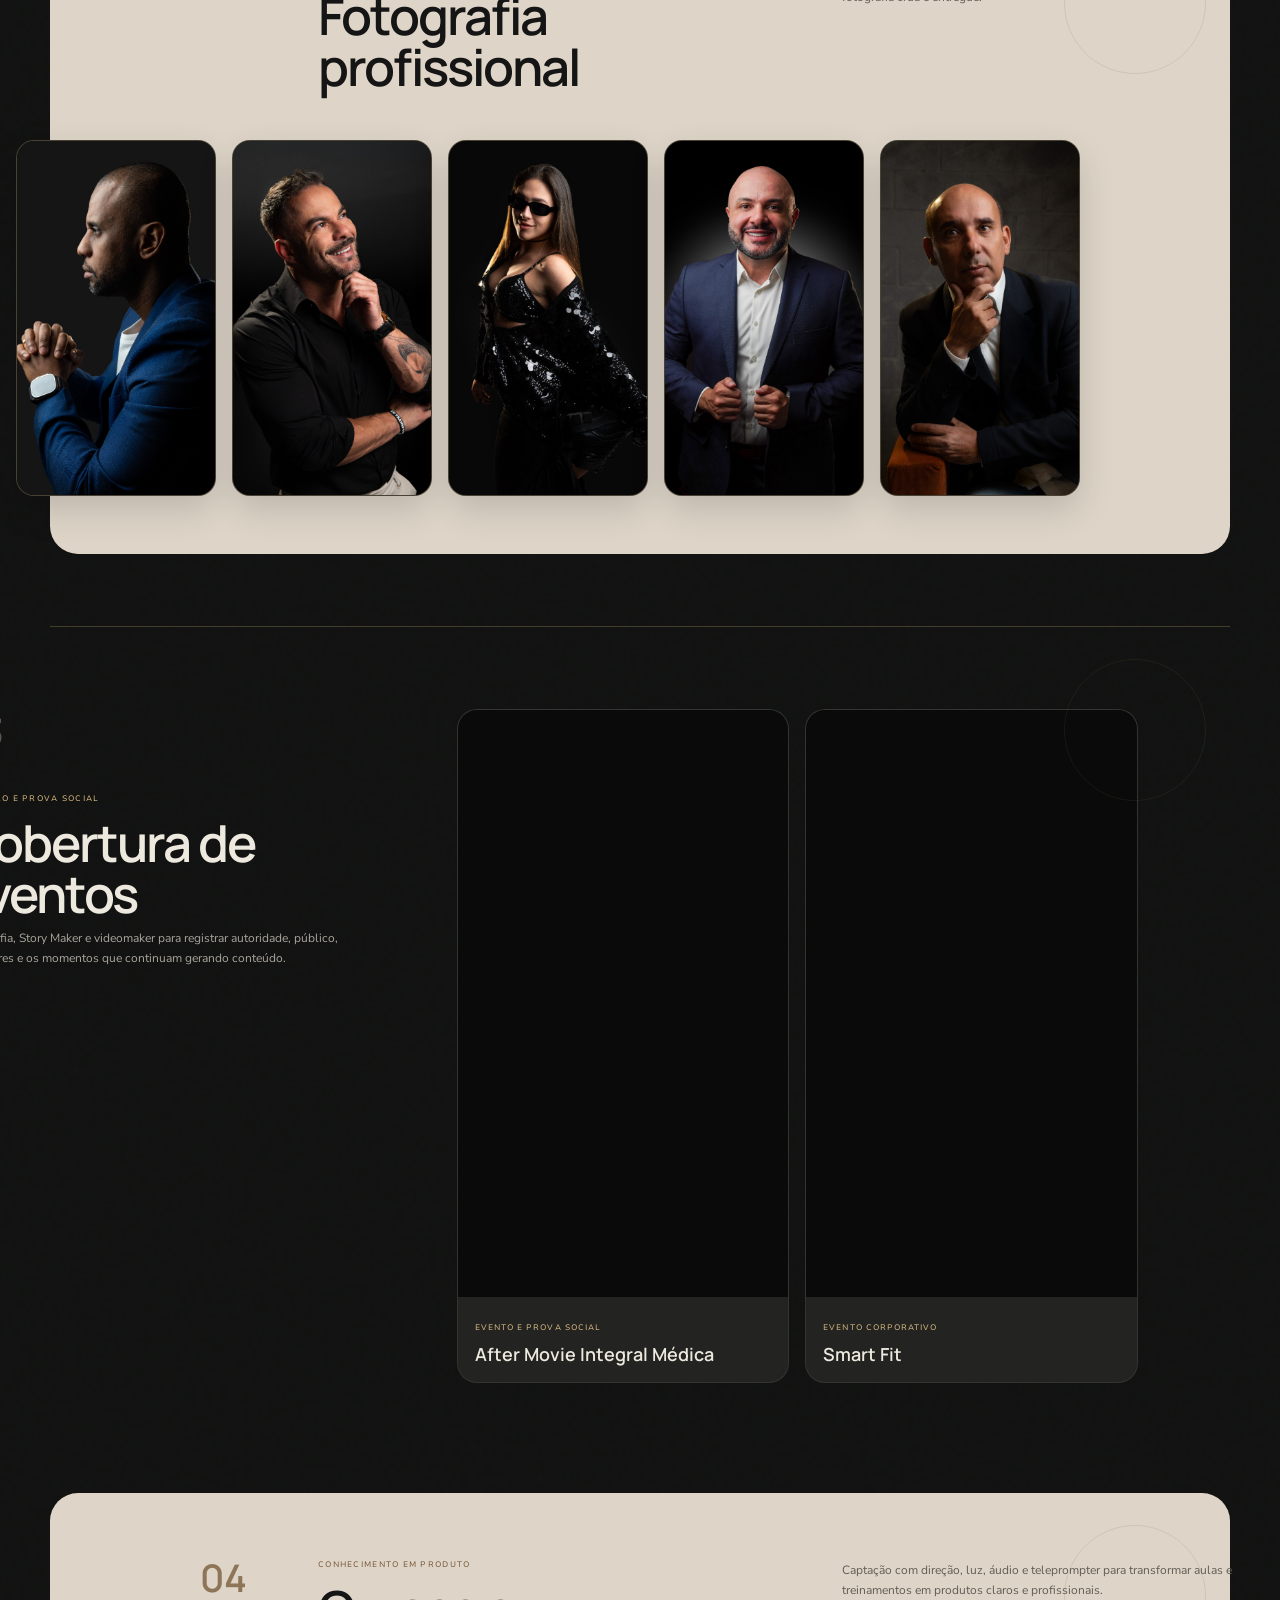
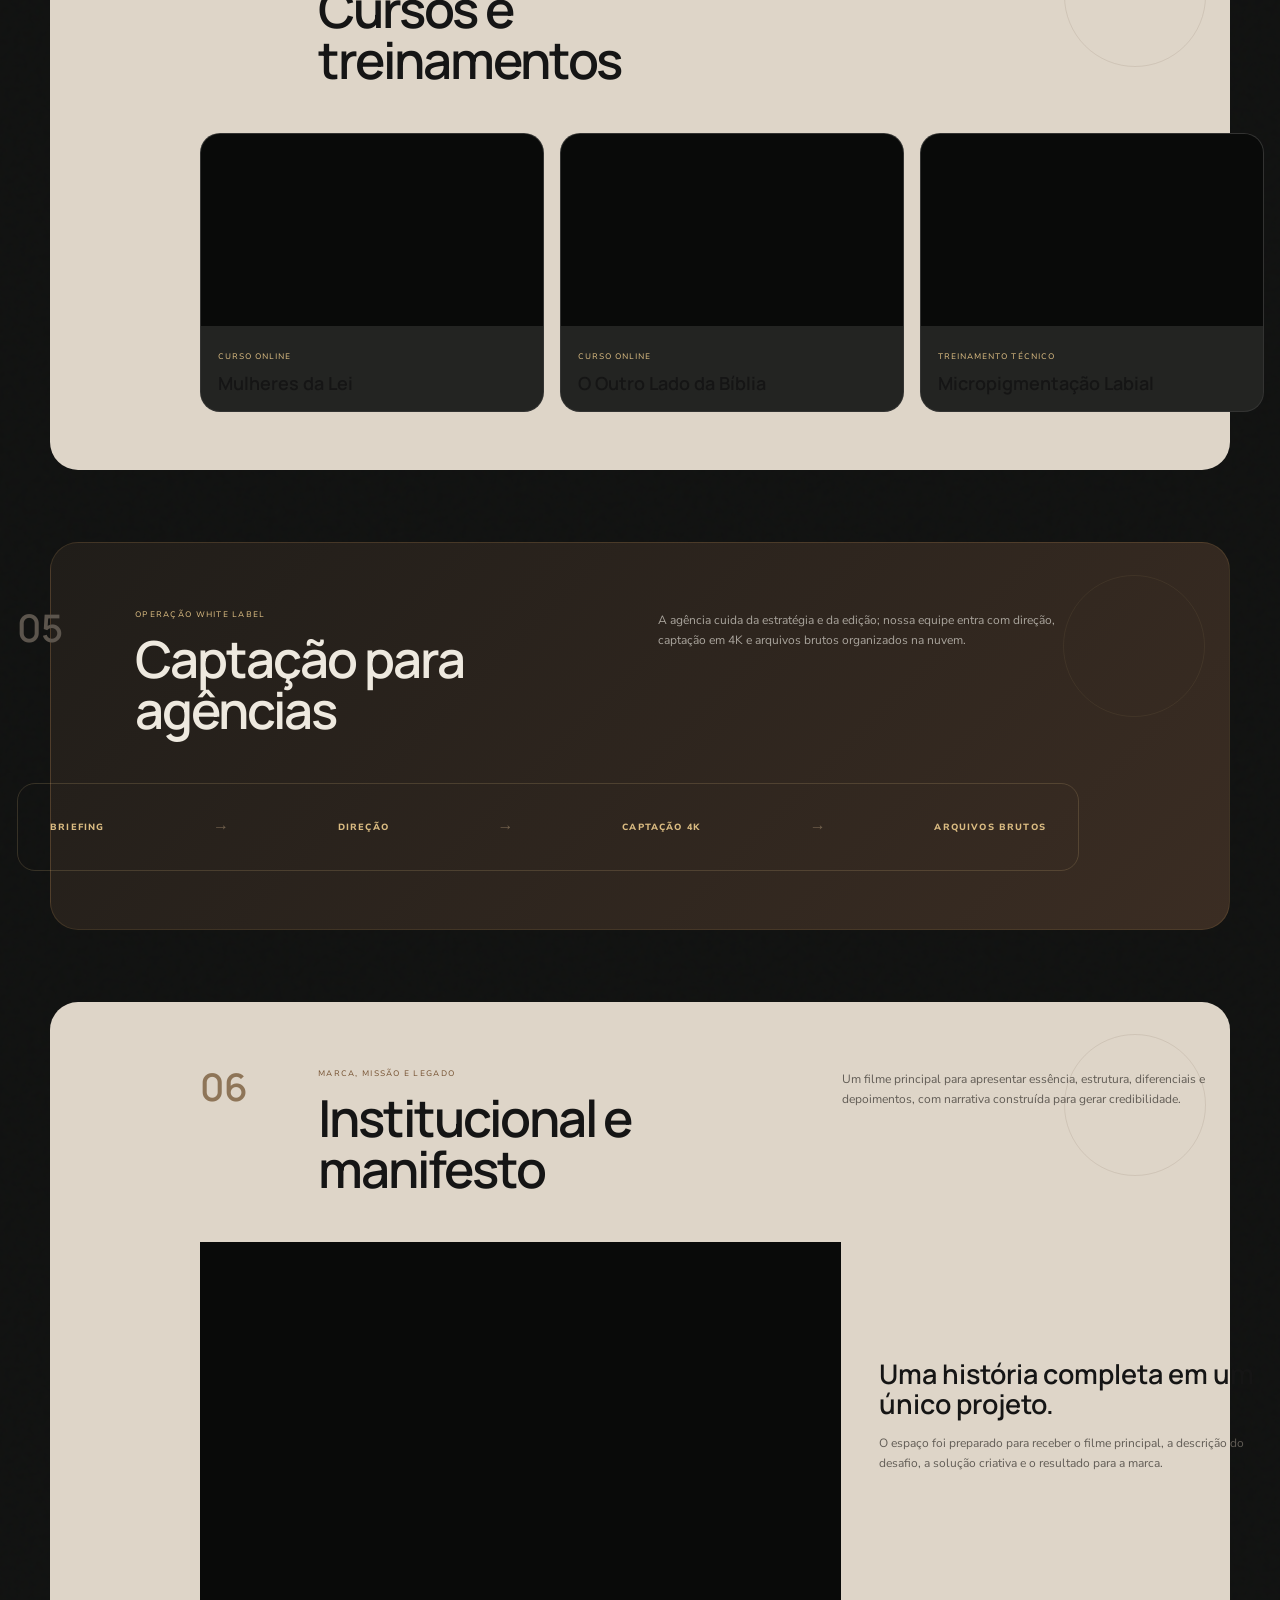
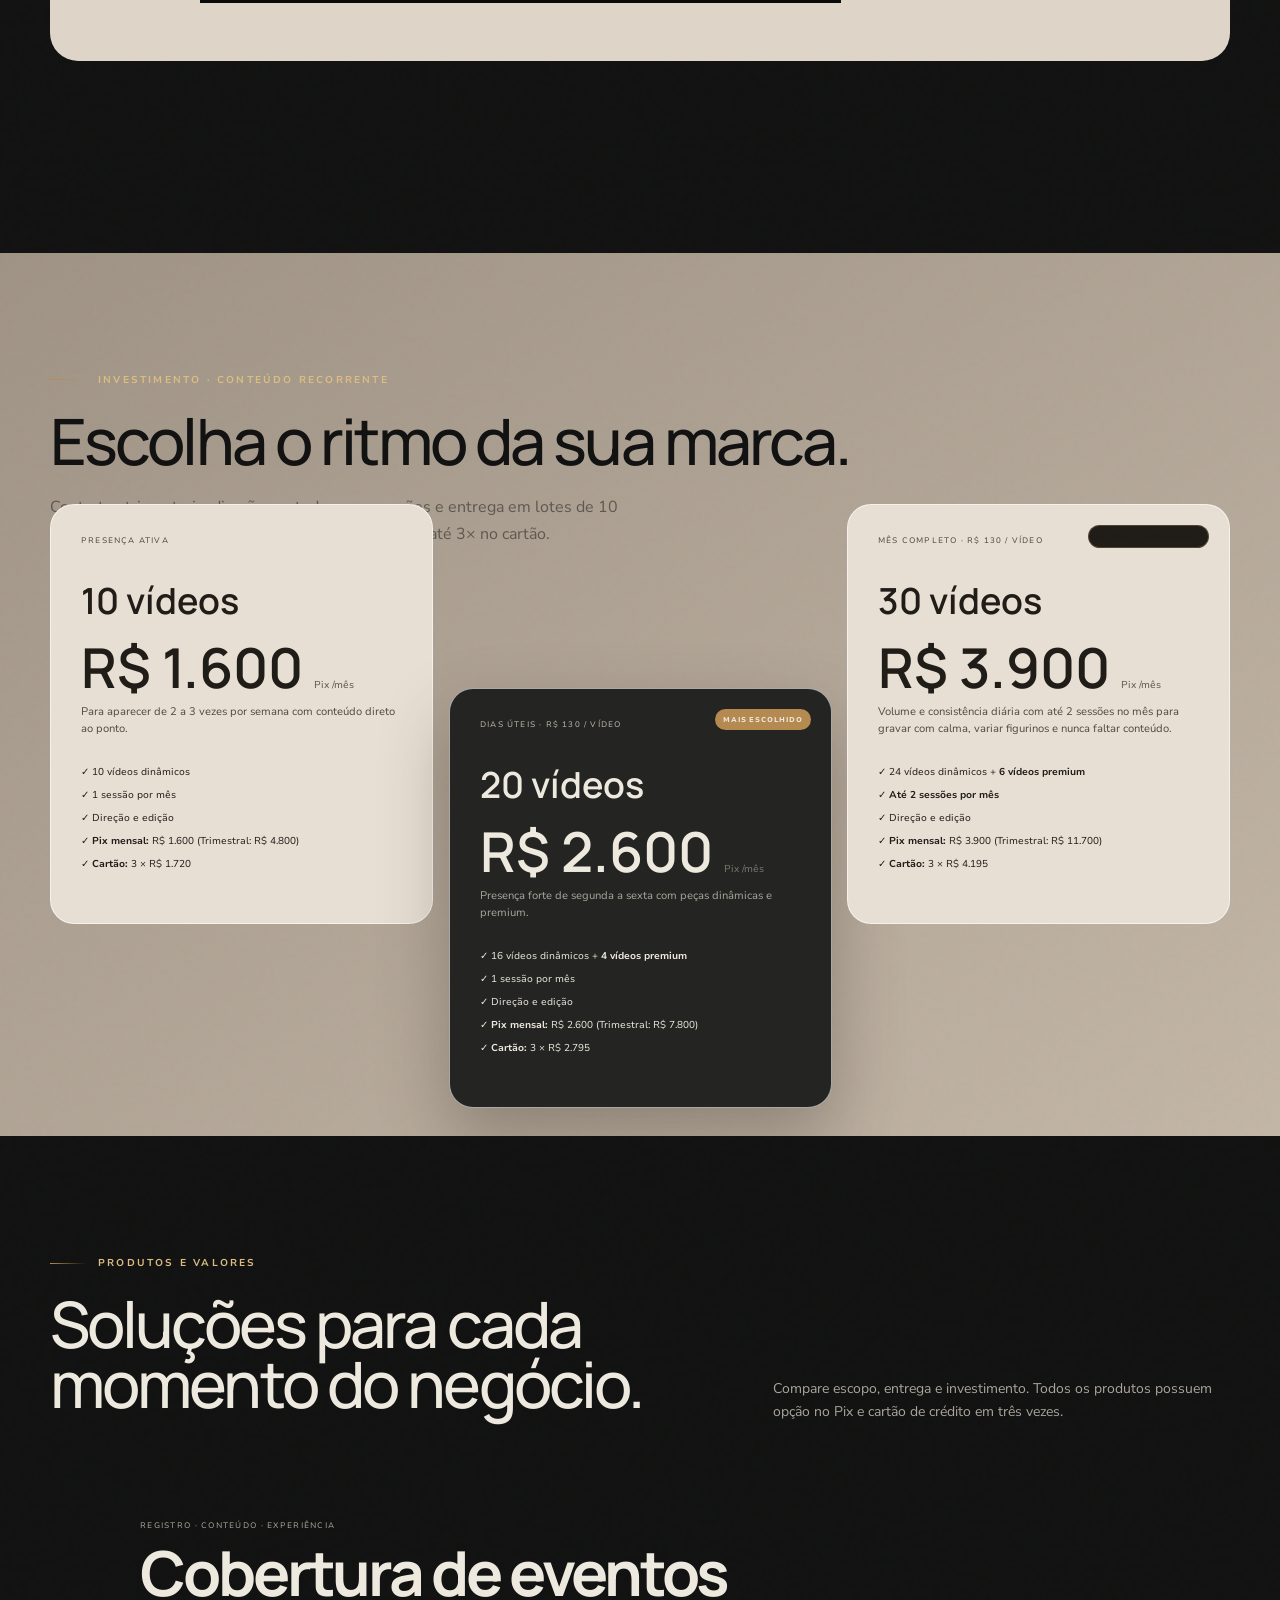
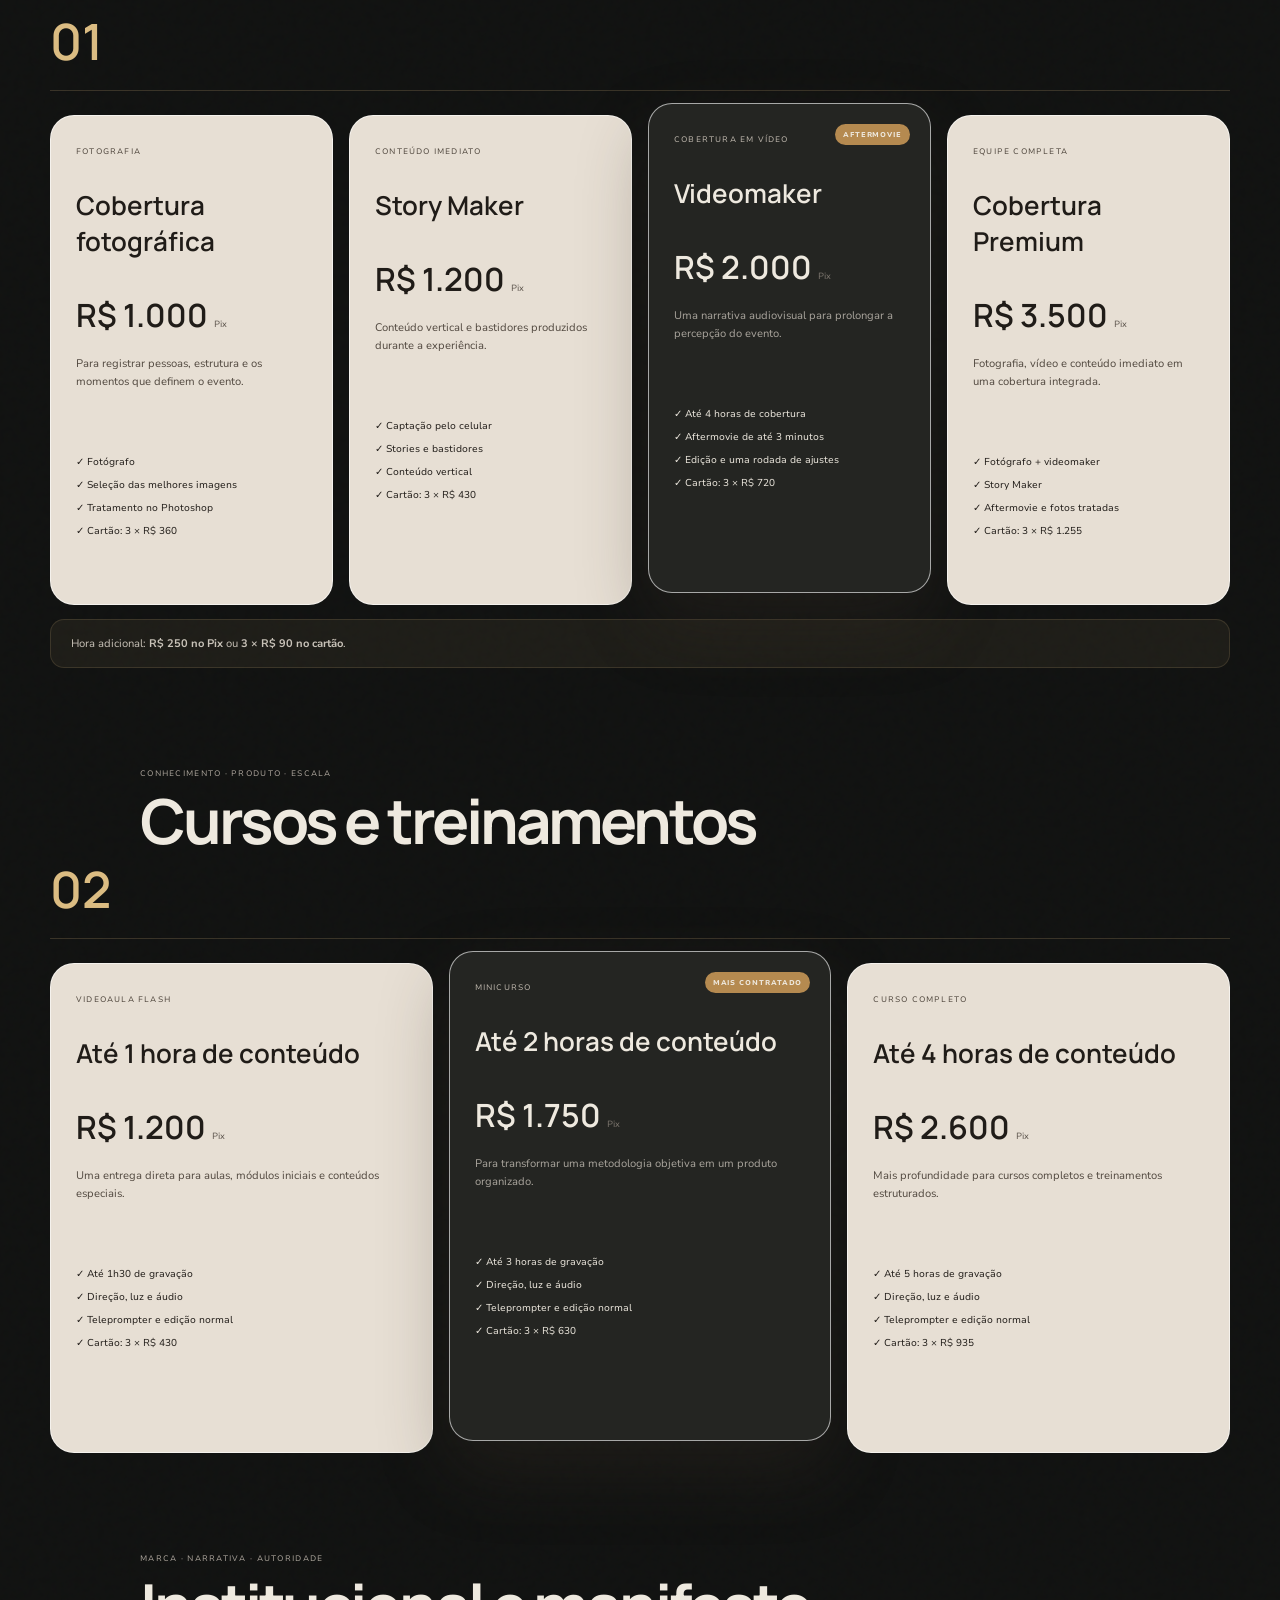
==== commit d7c0011c: "Add MAXIMA AUTORIDADE badge and custom description to 30 videos plan" ====
--- a/index.html
+++ b/index.html
@@ -253,6 +253,7 @@
 .plan{padding:30px;border-radius:24px;background:#e7dfd4;border:1px solid #fff9;min-height:420px;display:flex;flex-direction:column;position:relative;transform:translate3d(0,var(--py,0px),0)}
 .plan.featured{background:#242522;color:var(--ivory);transform:translateY(-12px);box-shadow:0 30px 70px #3a302755}
 .plan-badge{position:absolute;right:20px;top:20px;background:var(--gold);padding:6px 8px;border-radius:99px;font-size:7px;font-weight:800;letter-spacing:.13em}
+.plan-badge.dark{background:#201c18;color:var(--gold2)!important;border:1px solid #dabb8240}
 .plan small{font-size:8px;letter-spacing:.15em;color:#756e66}
 .plan.featured small{color:#bdb6ac}
 .plan h3{font:600 36px 'Manrope',sans-serif;margin:30px 0 20px}
@@ -1099,10 +1100,11 @@
           </div>
         </article>
         <article class="plan reveal" data-parallax="0.018">
+          <span class="plan-badge dark">MÁXIMA AUTORIDADE</span>
           <small>MÊS COMPLETO · R$ 130 / VÍDEO</small>
           <h3>30 vídeos</h3>
           <div class="plan-price">R$ 3.900 <i>Pix /mês</i></div>
-          <p>Presença diária para marcas que querem ocupar espaço todos os dias.</p>
+          <p>Volume e consistência diária com até 2 sessões no mês para gravar com calma, variar figurinos e nunca faltar conteúdo.</p>
           <div class="plan-lines">
             <span>✓ 24 vídeos dinâmicos + <strong>6 vídeos premium</strong></span>
             <span>✓ <strong>Até 2 sessões por mês</strong></span>
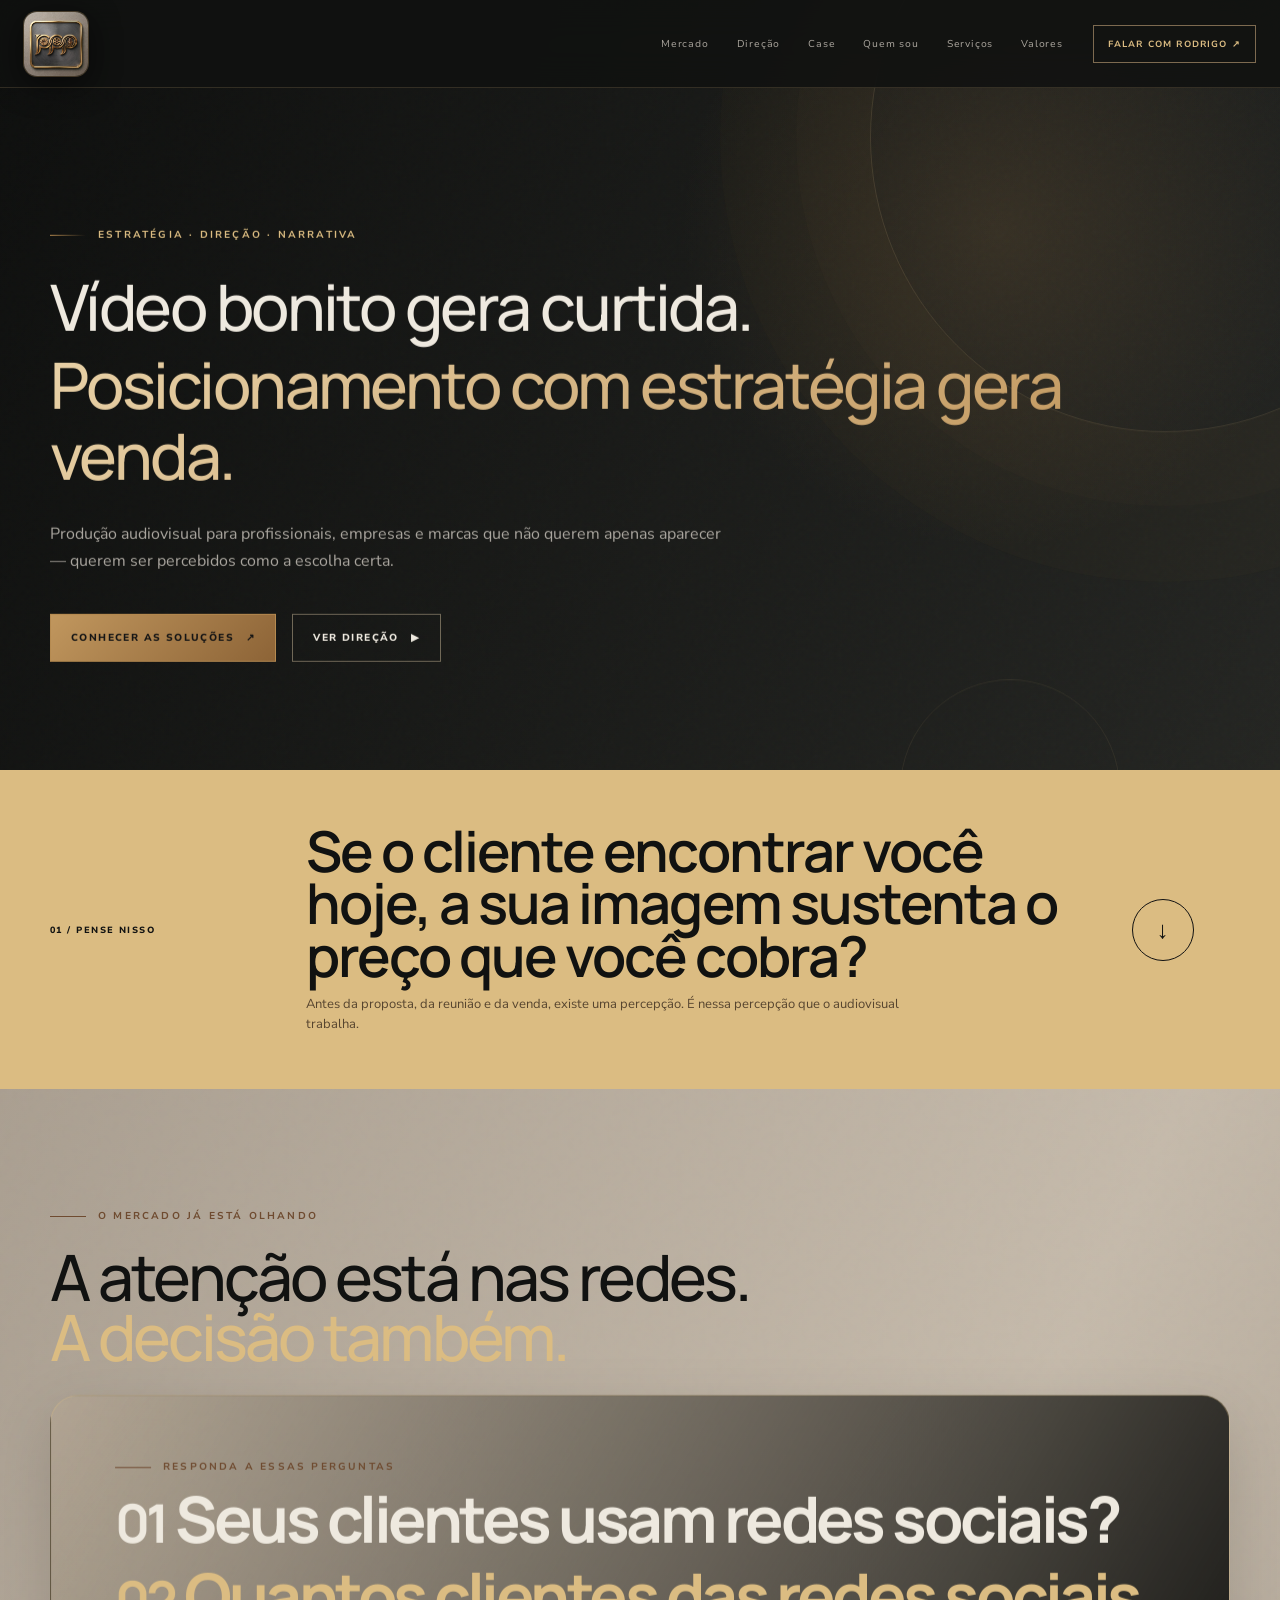
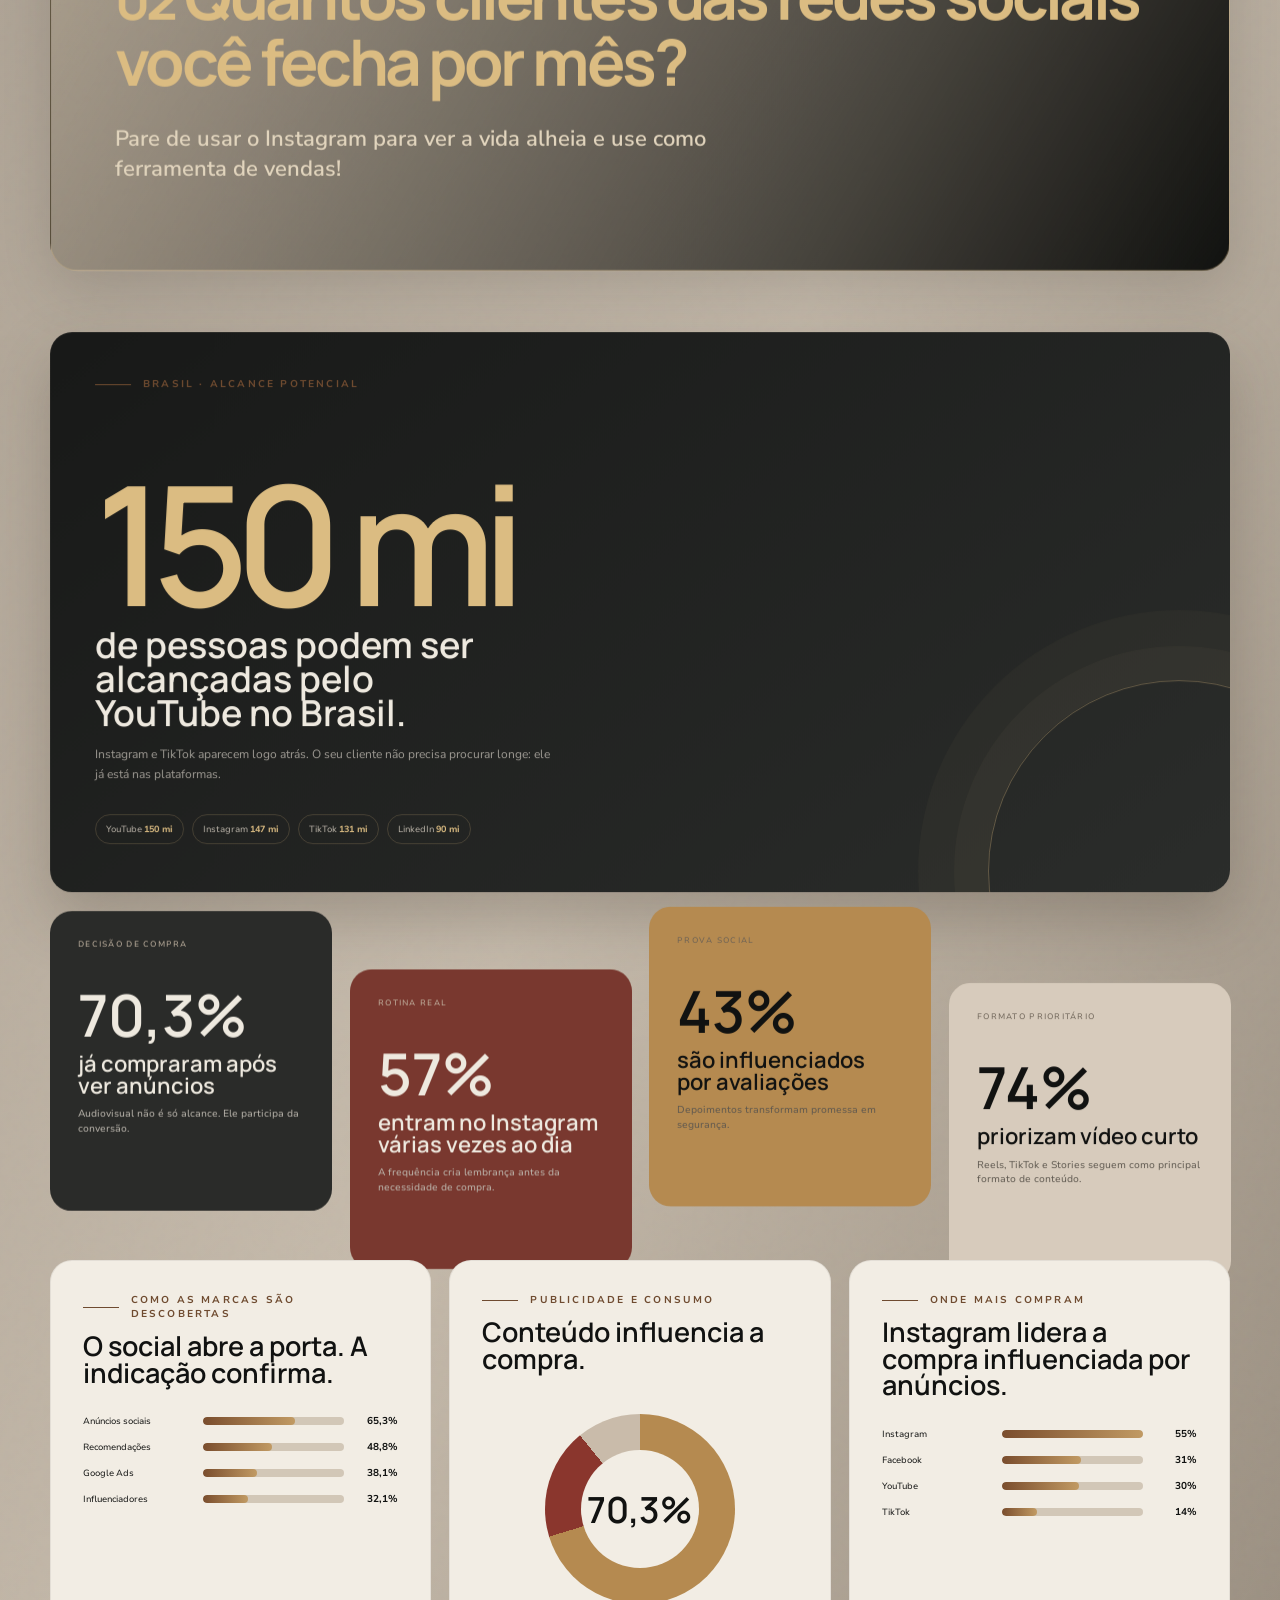
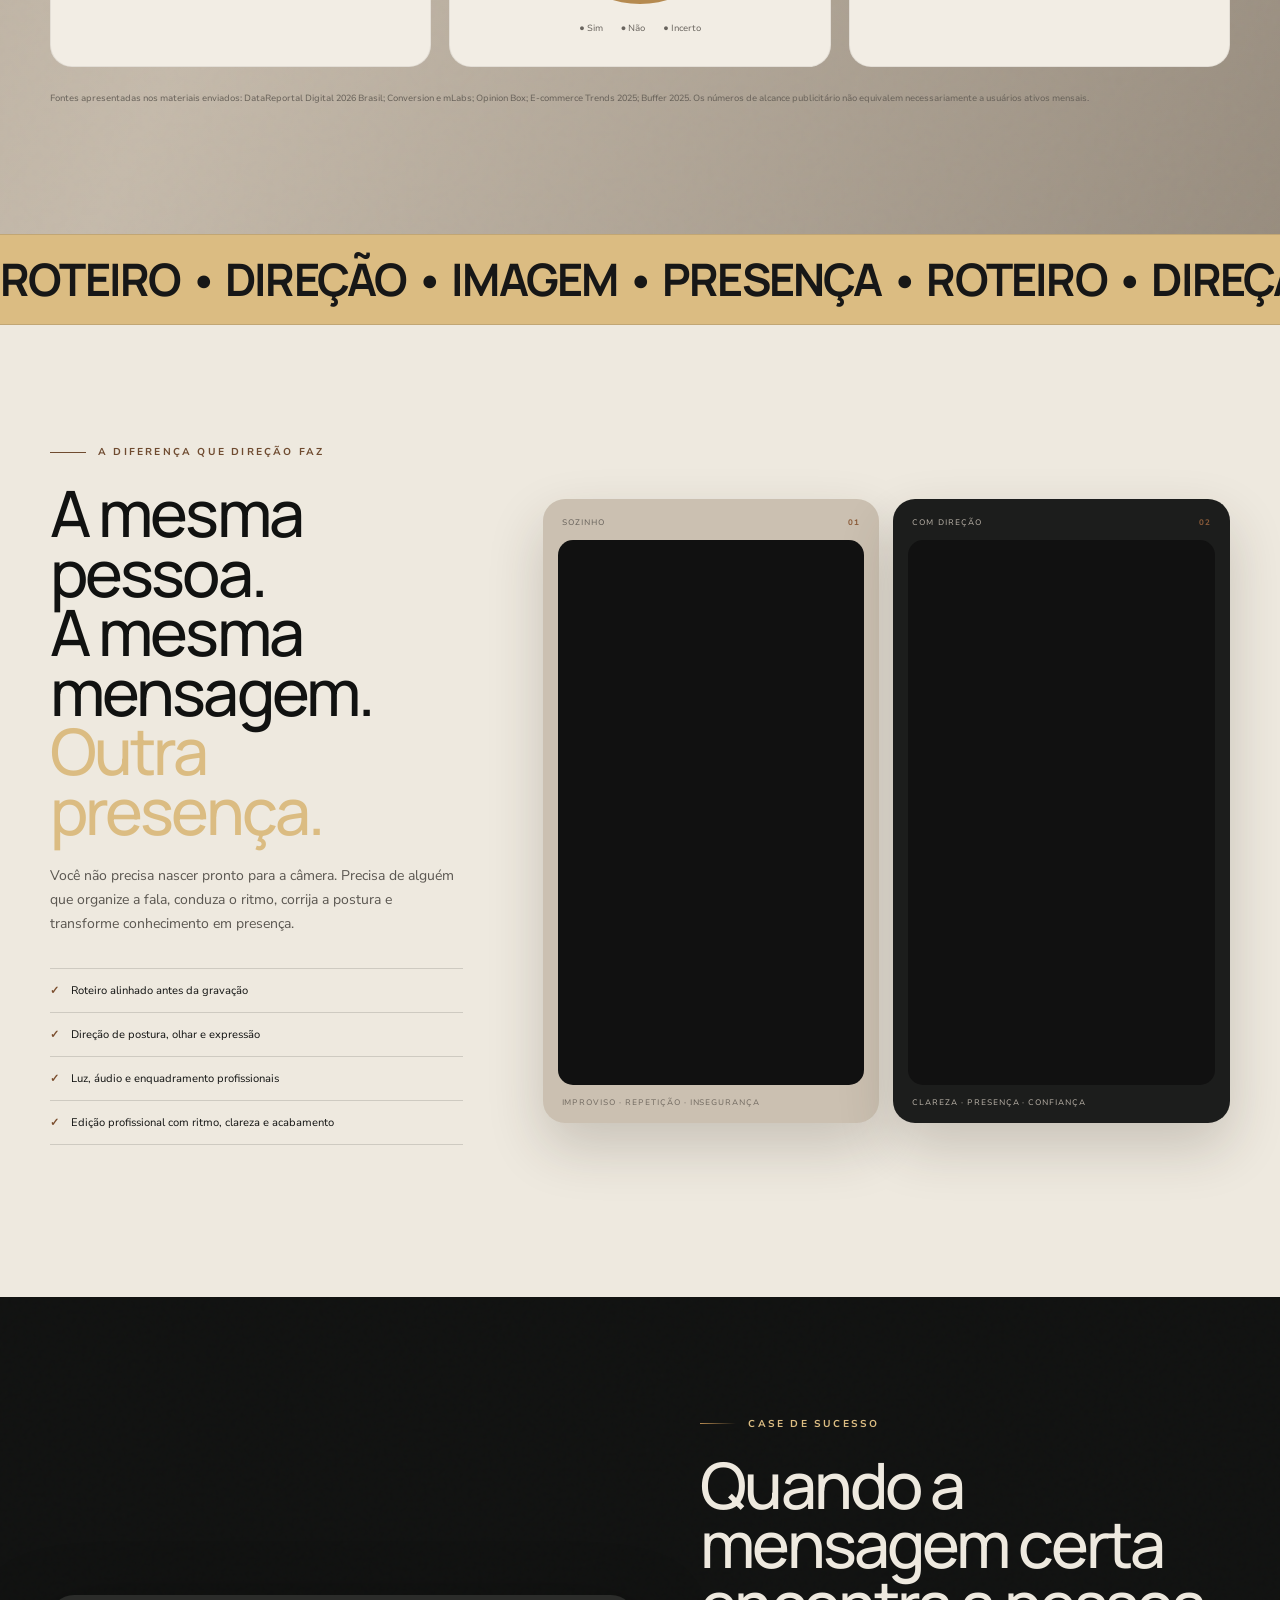
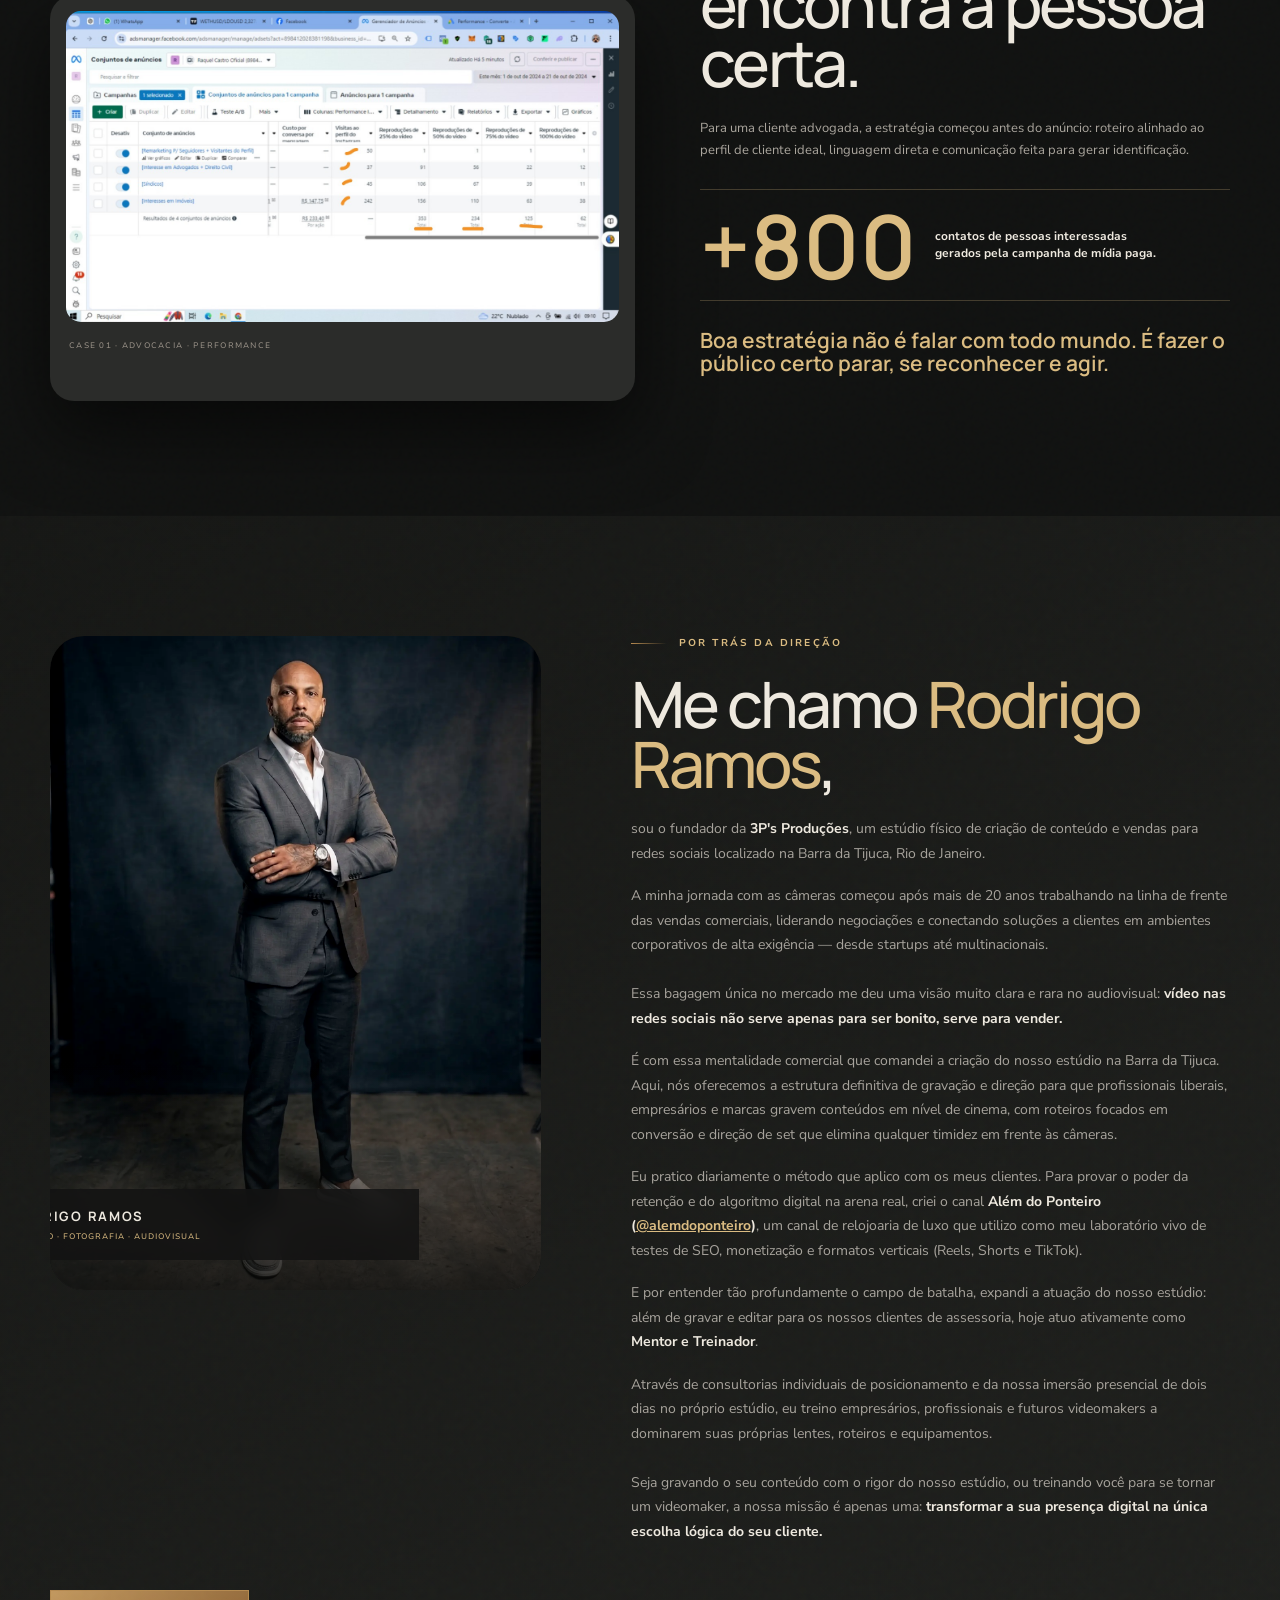
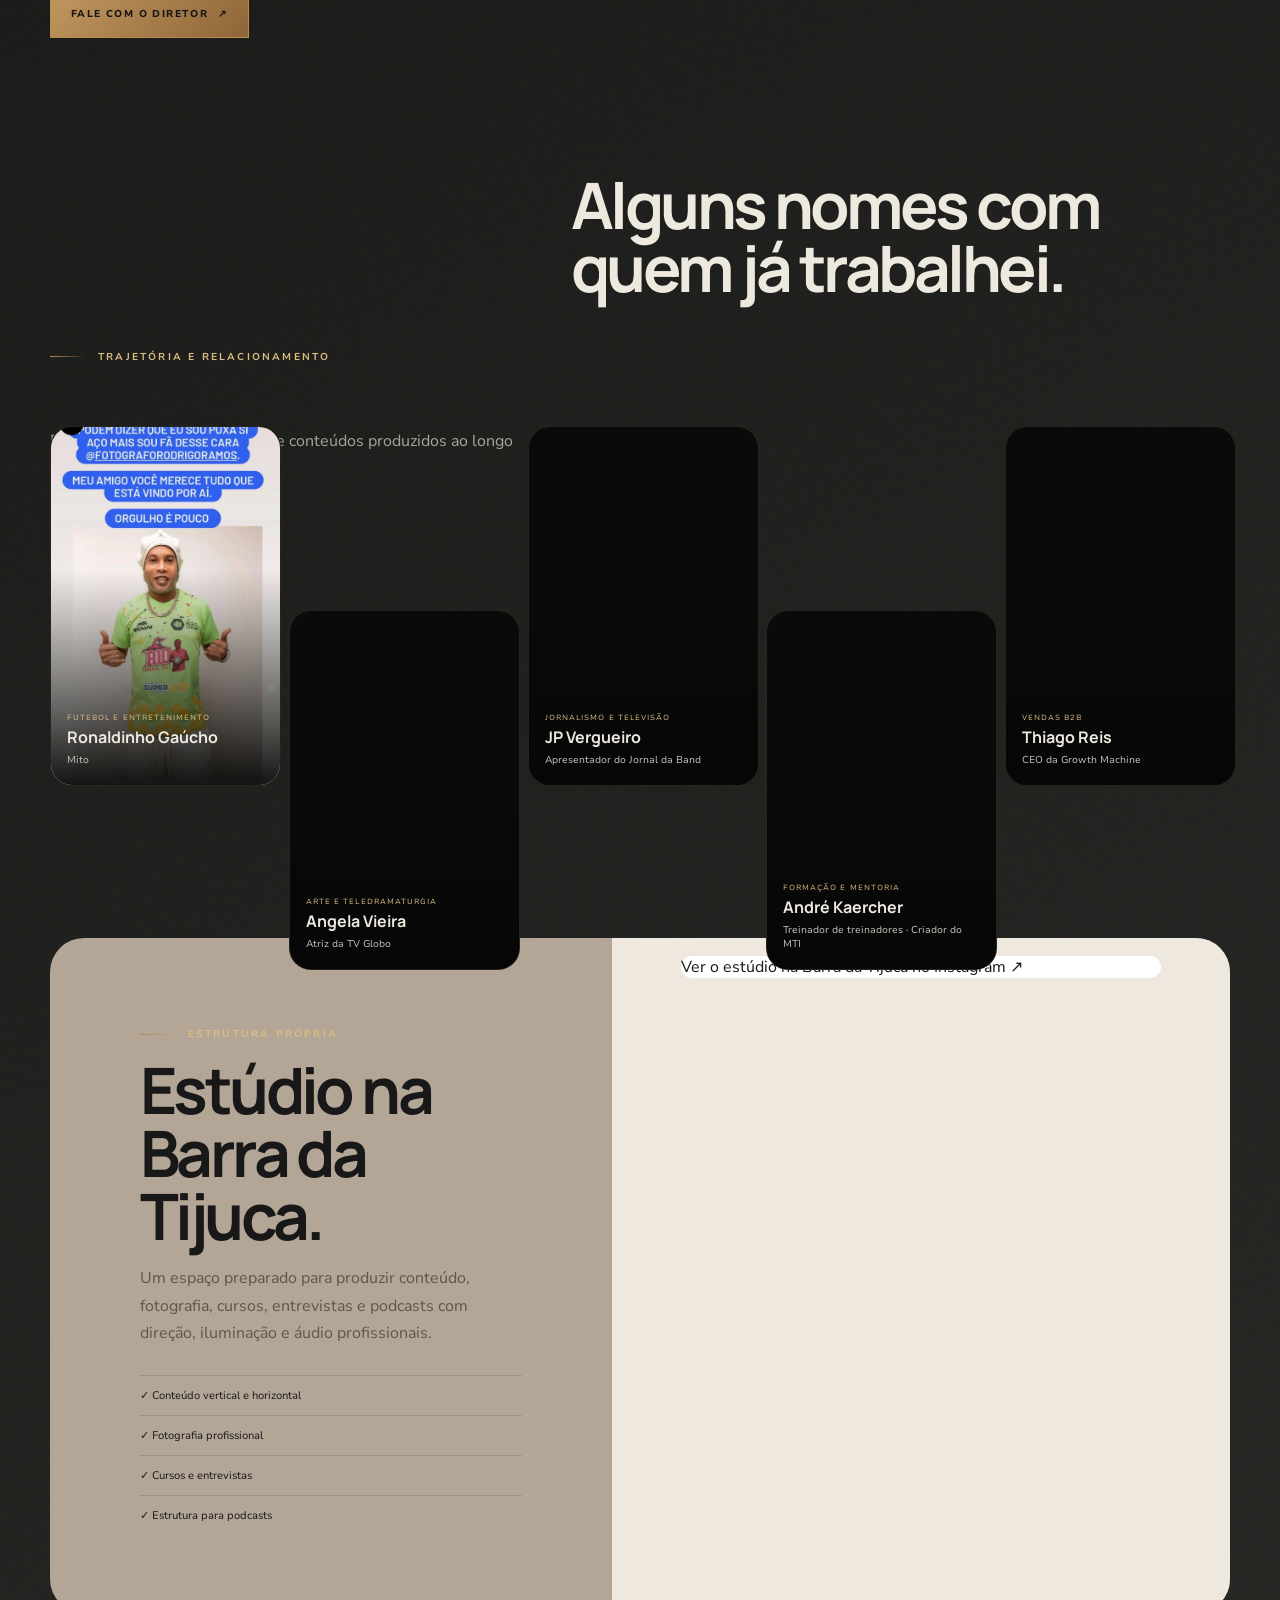
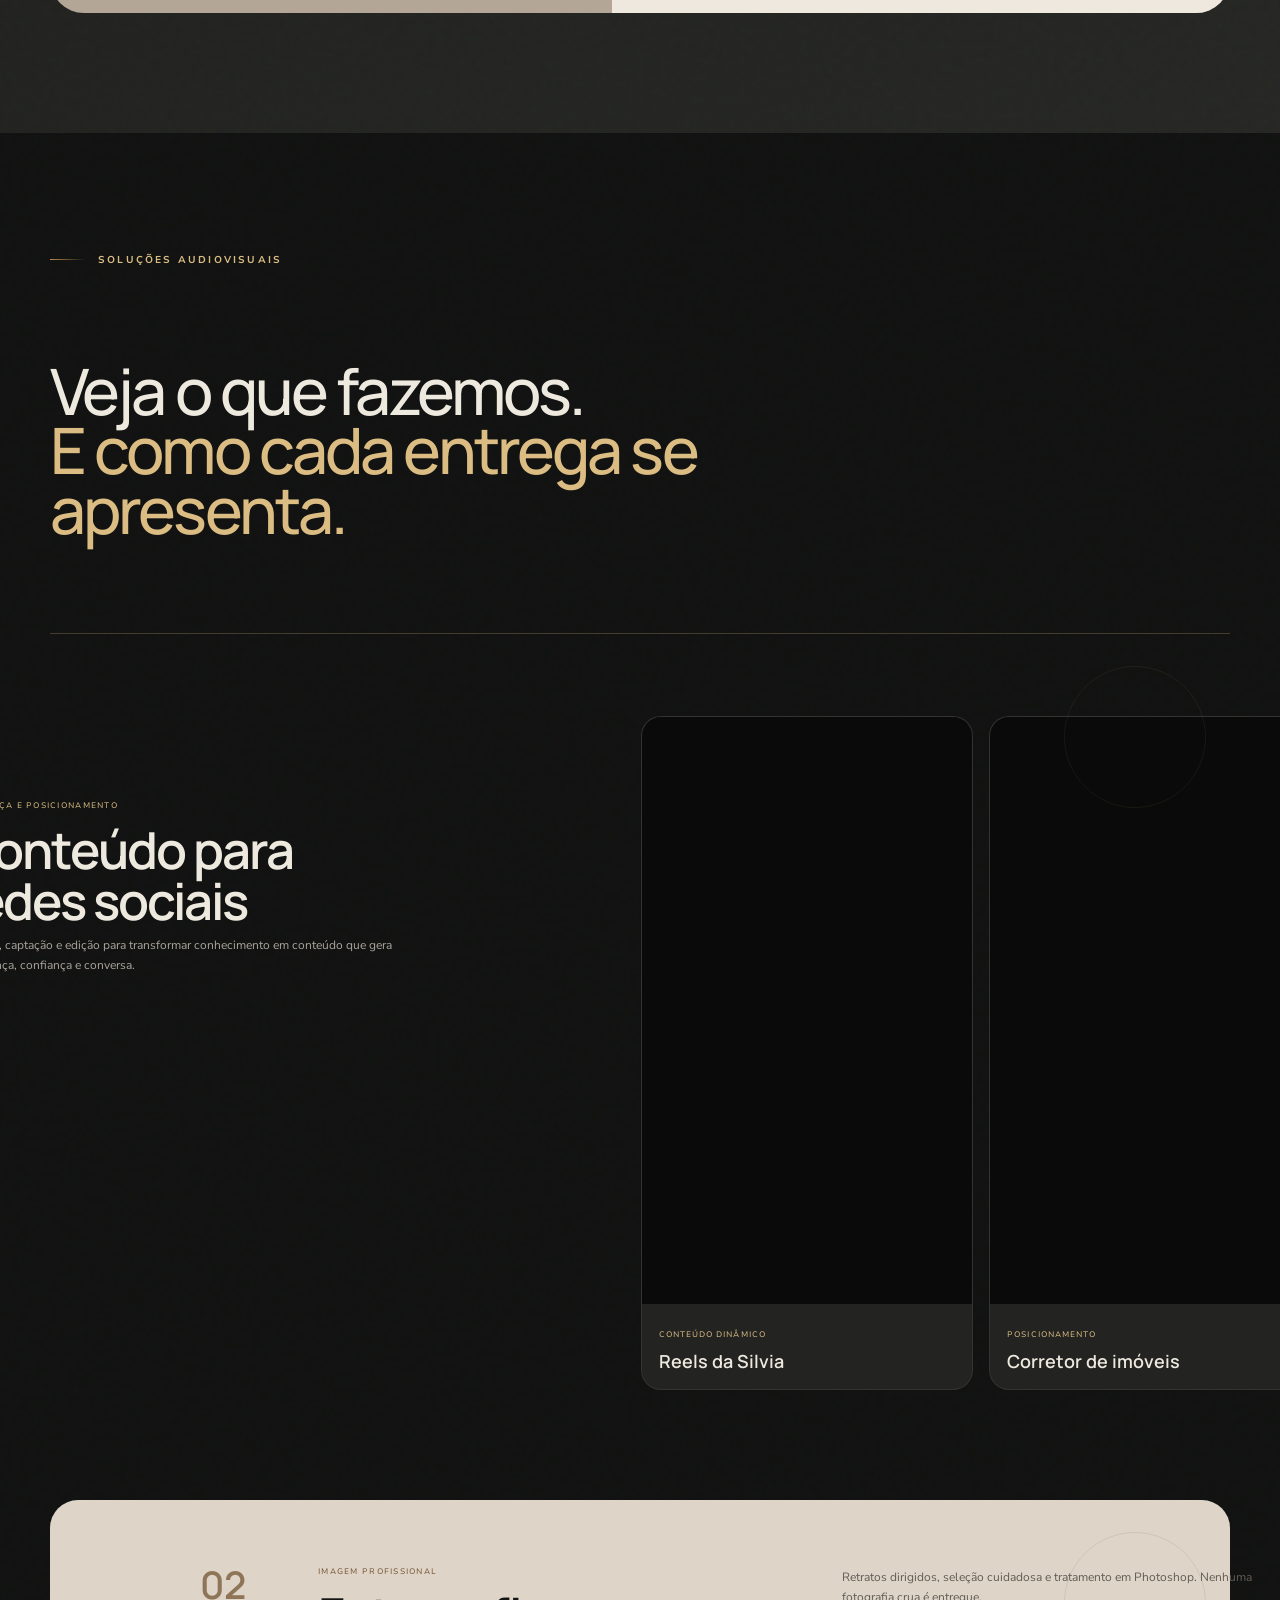
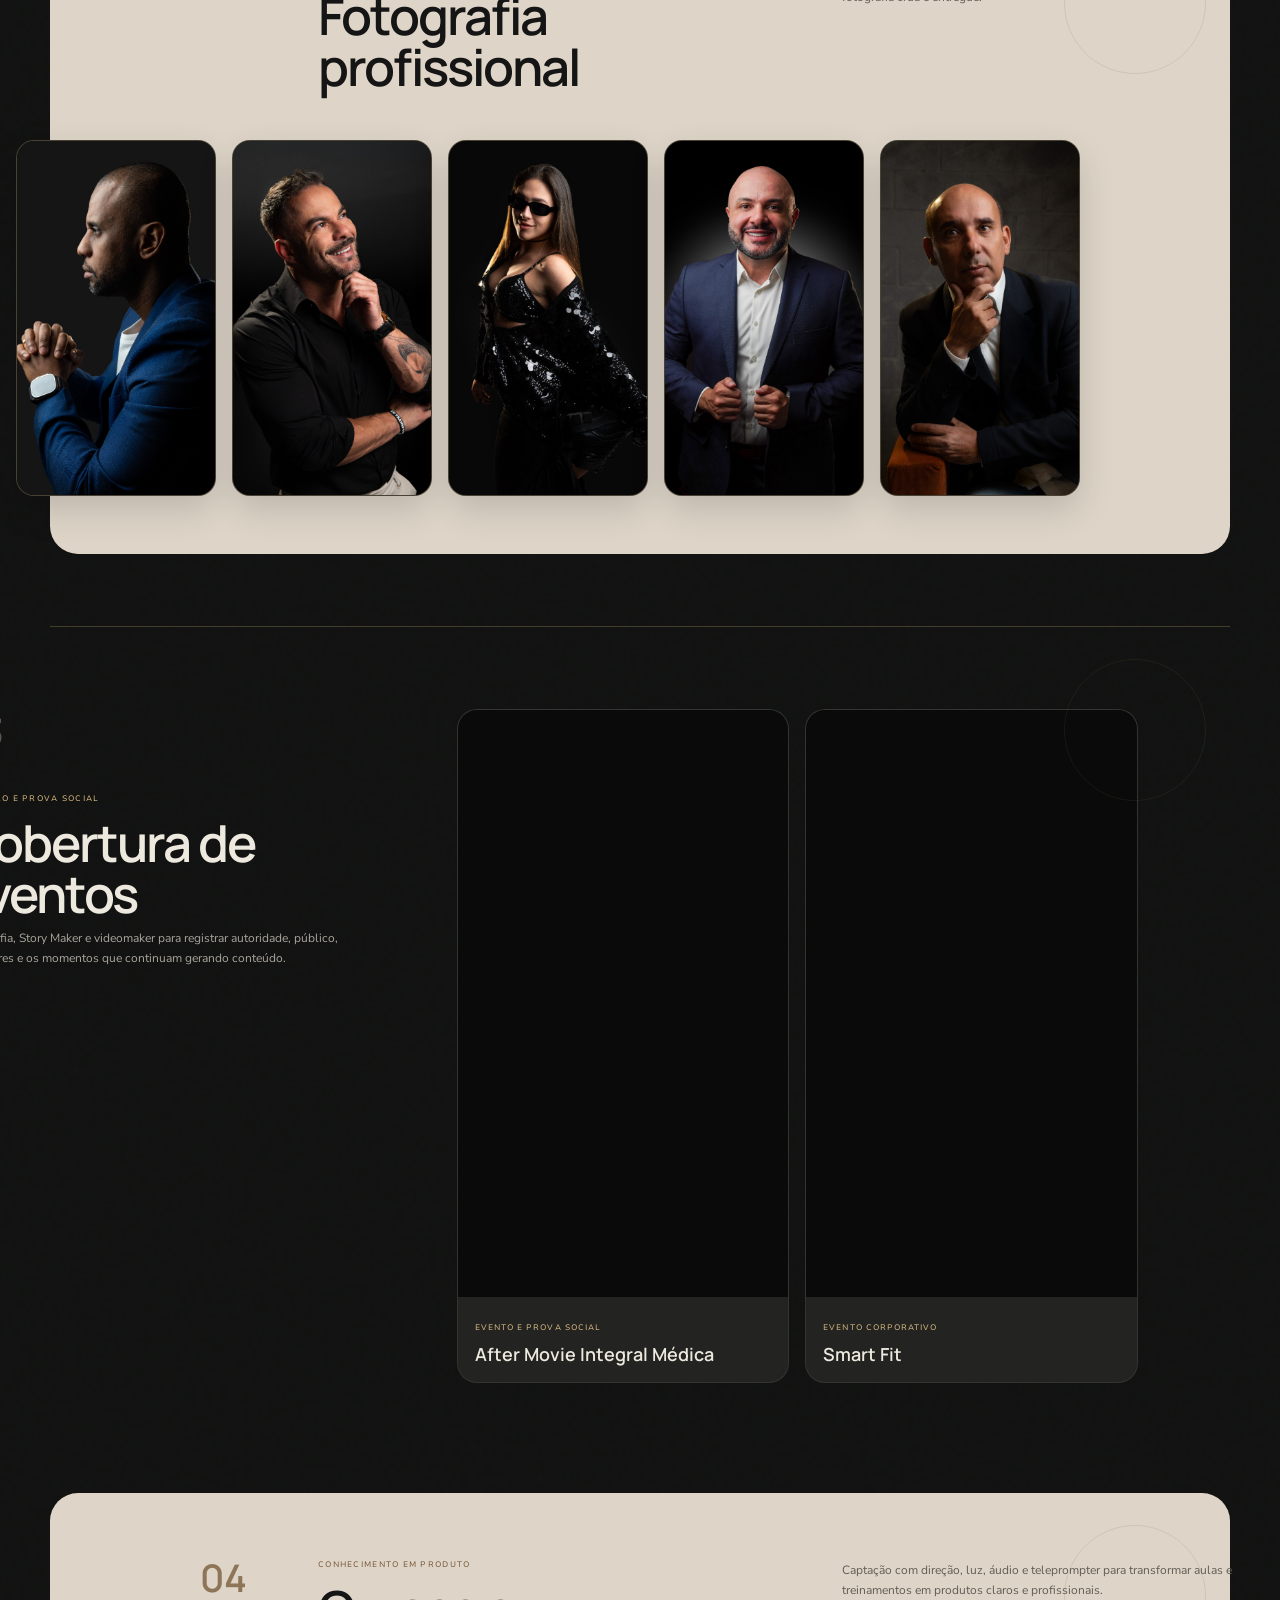
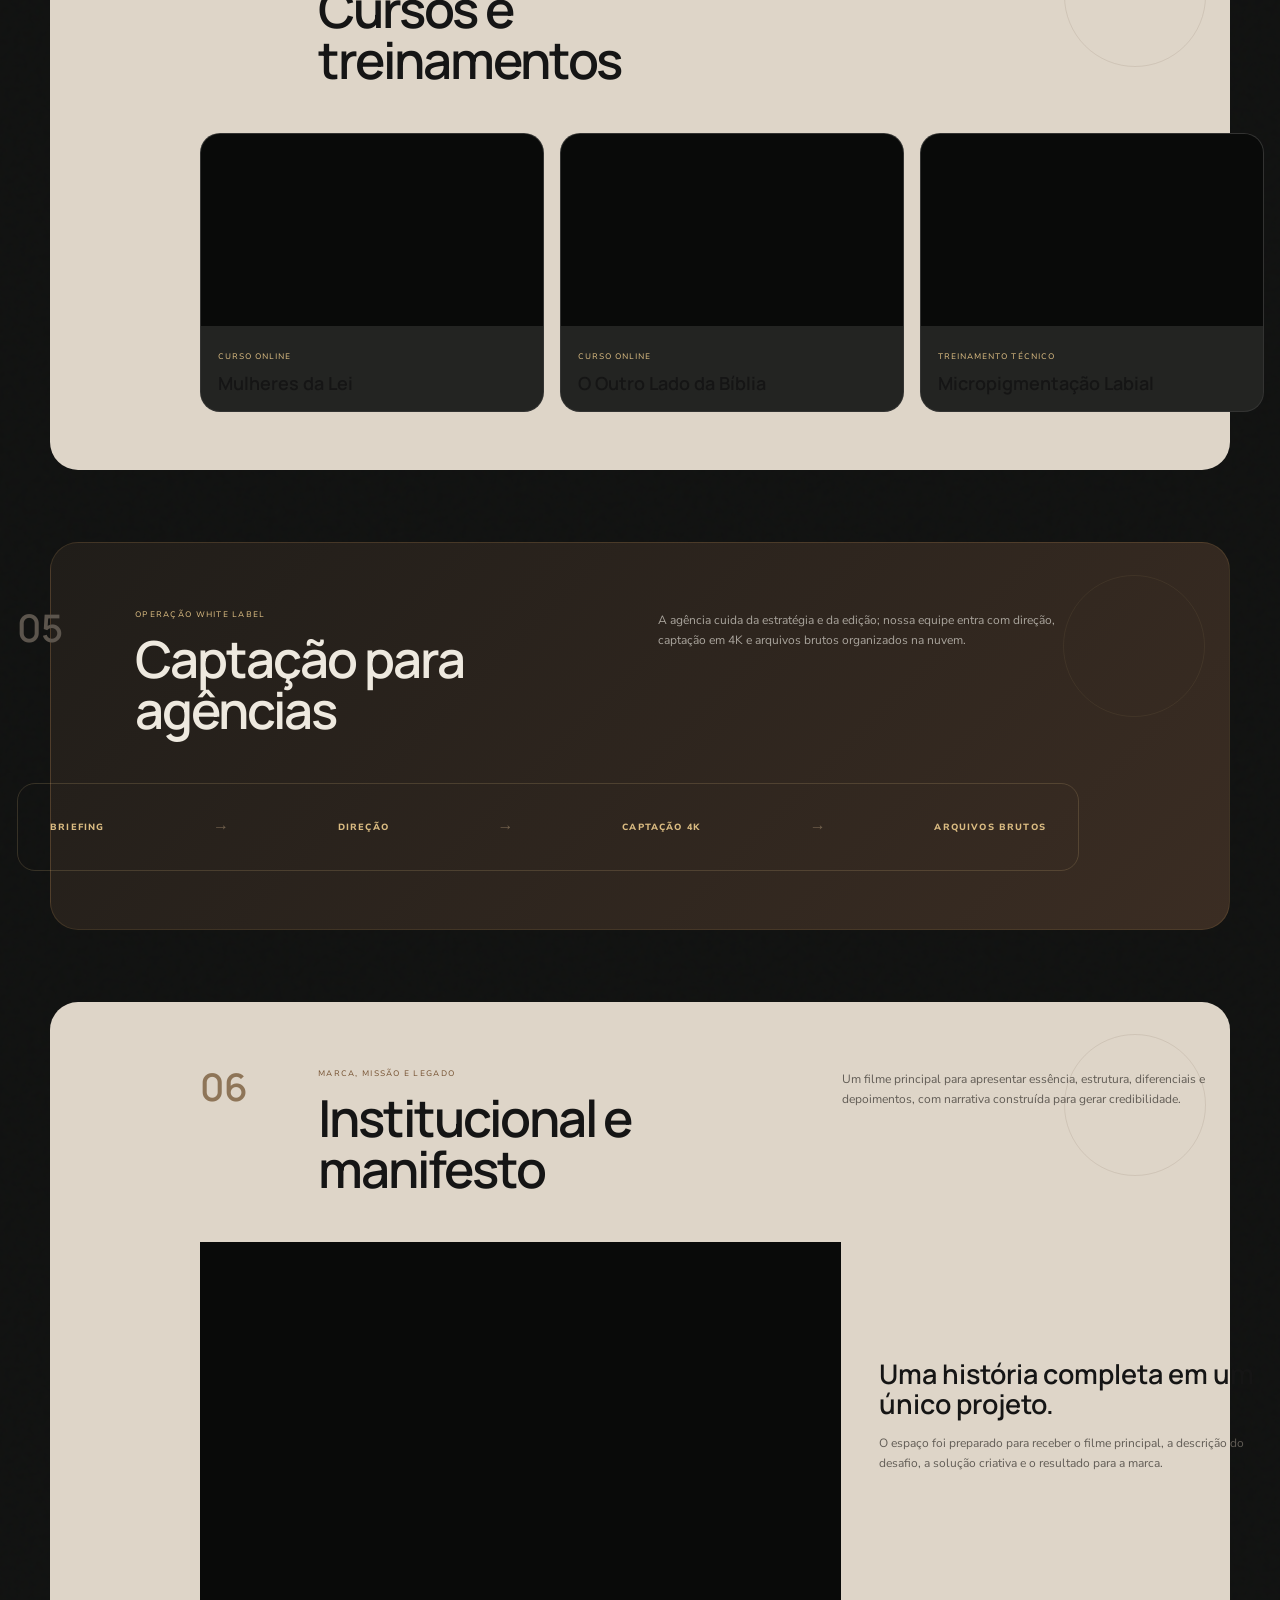
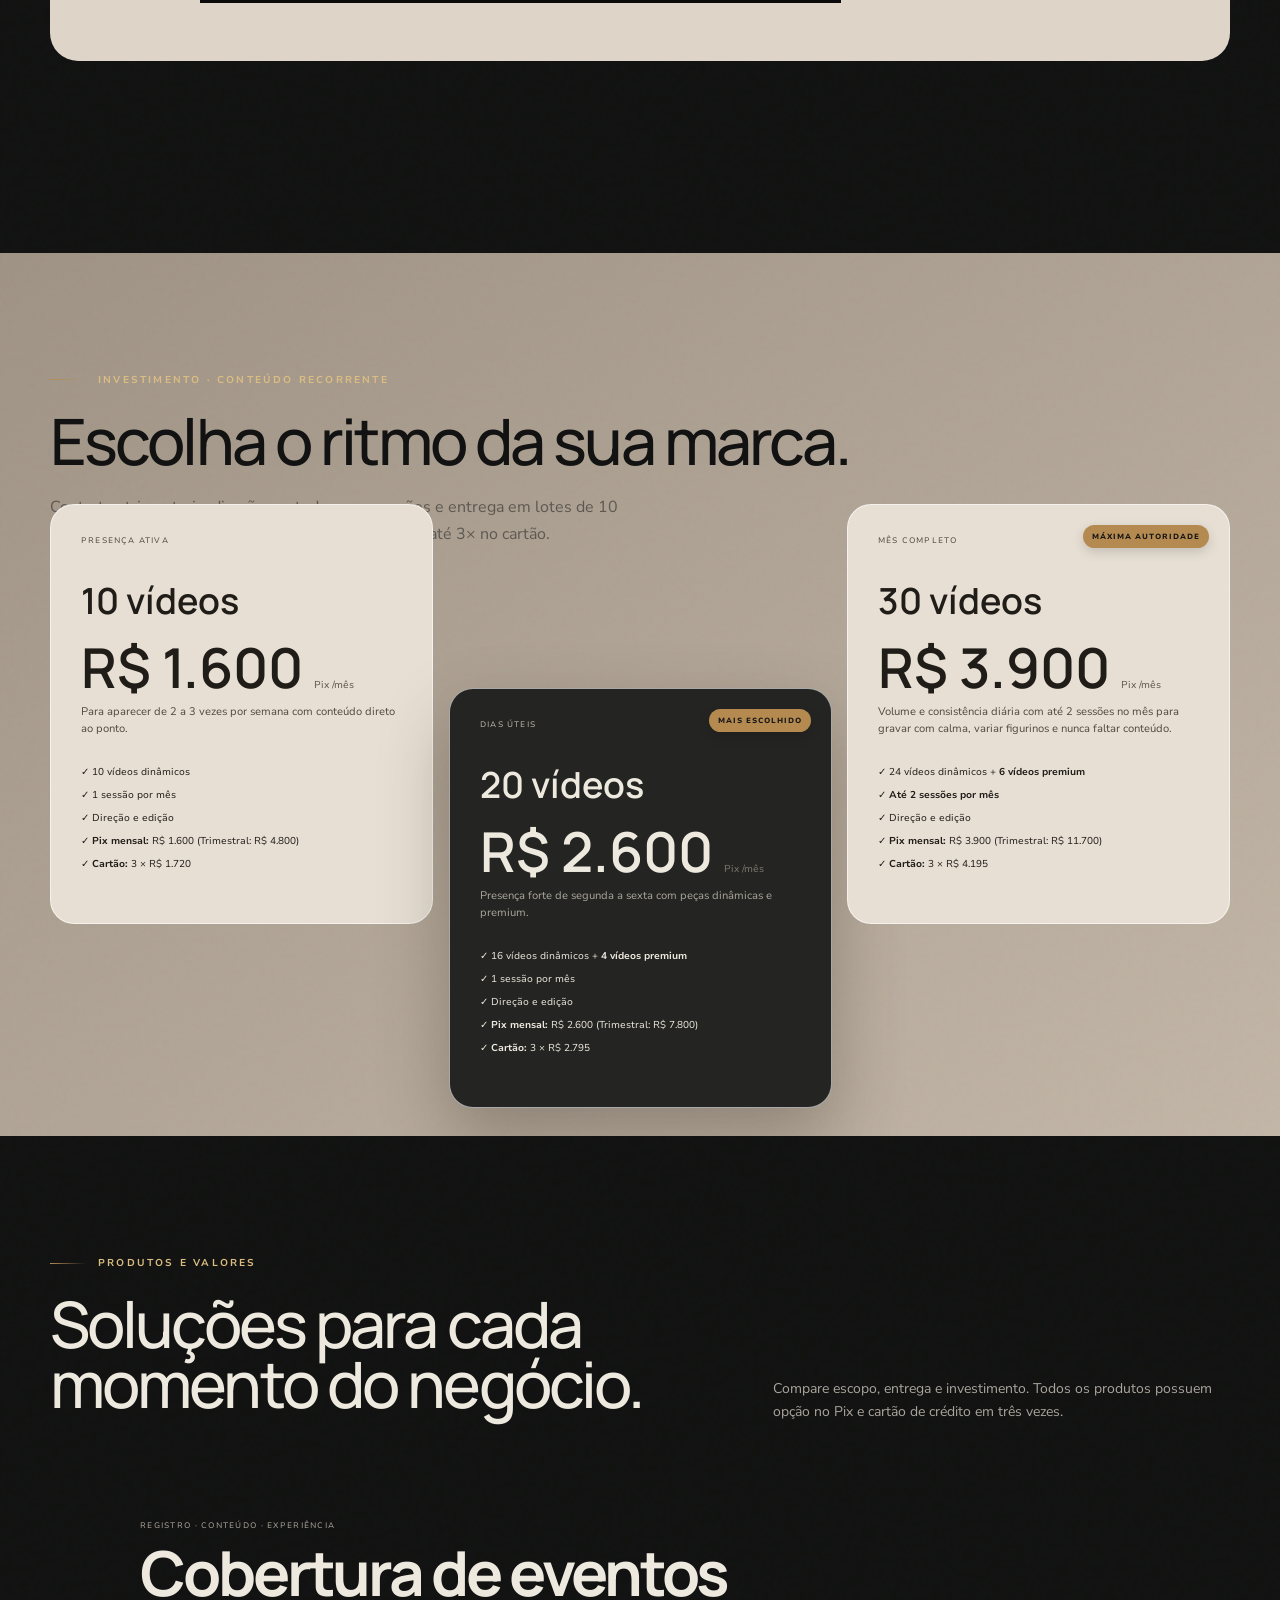
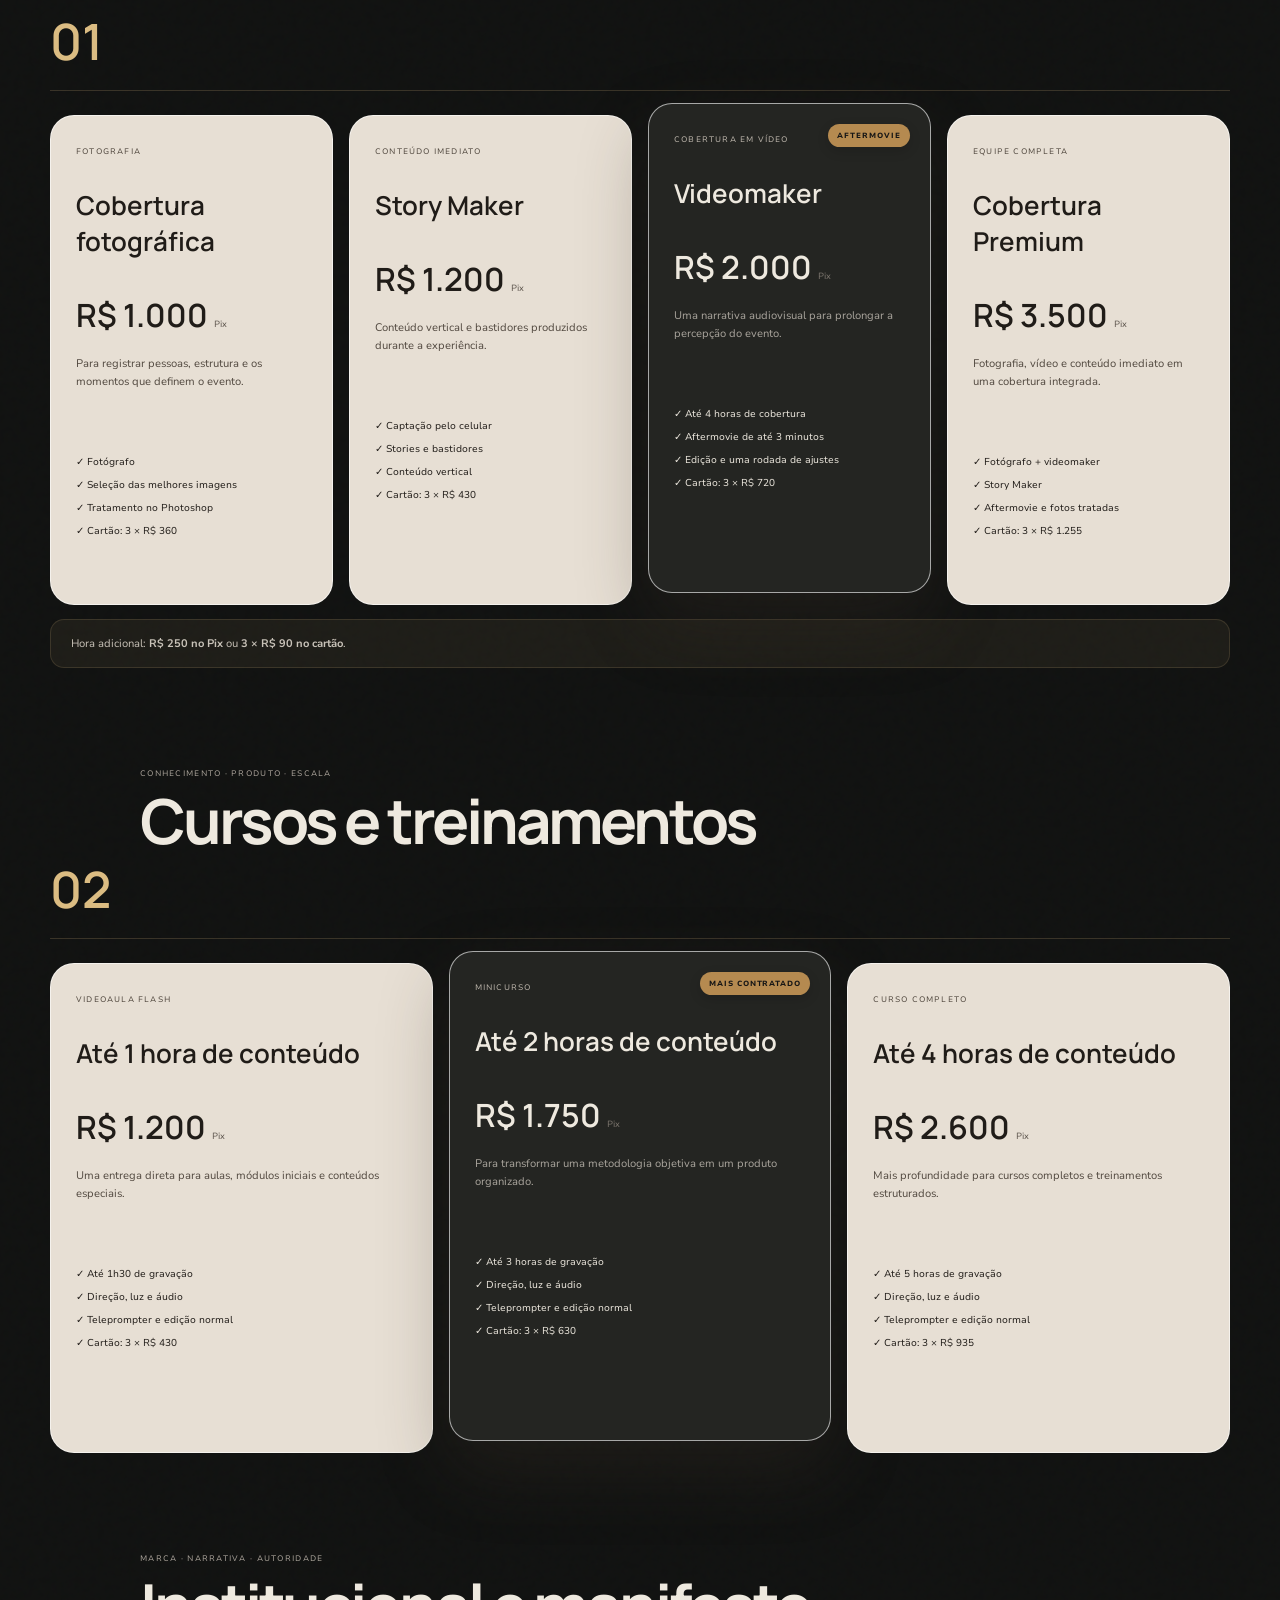
==== commit 9bdb5e6a: "Fix 30 videos badge contrast with gold background and dark text, remove R$ 130 per video text" ====
--- a/index.html
+++ b/index.html
@@ -252,8 +252,7 @@
 .plan-grid{display:grid;grid-template-columns:repeat(3,1fr);gap:16px;margin-top:48px;perspective:1200px}
 .plan{padding:30px;border-radius:24px;background:#e7dfd4;border:1px solid #fff9;min-height:420px;display:flex;flex-direction:column;position:relative;transform:translate3d(0,var(--py,0px),0)}
 .plan.featured{background:#242522;color:var(--ivory);transform:translateY(-12px);box-shadow:0 30px 70px #3a302755}
-.plan-badge{position:absolute;right:20px;top:20px;background:var(--gold);padding:6px 8px;border-radius:99px;font-size:7px;font-weight:800;letter-spacing:.13em}
-.plan-badge.dark{background:#201c18;color:var(--gold2)!important;border:1px solid #dabb8240}
+.plan-badge{position:absolute;right:20px;top:20px;background:var(--gold);color:#151515!important;padding:6px 9px;border-radius:99px;font-size:7.5px;font-weight:800;letter-spacing:.13em;box-shadow:0 4px 12px rgba(0,0,0,.15)}
 .plan small{font-size:8px;letter-spacing:.15em;color:#756e66}
 .plan.featured small{color:#bdb6ac}
 .plan h3{font:600 36px 'Manrope',sans-serif;margin:30px 0 20px}
@@ -268,7 +267,6 @@
 .plan:not(.featured) h3,.plan:not(.featured) .plan-price,.plan:not(.featured) .plan-lines,.plan:not(.featured) .plan-lines span{color:#201c18!important}
 .plan:not(.featured) .plan-price i{color:#5d554d!important}
 .plan:not(.featured) p{color:#51483f!important}
-.plan:not(.featured) .plan-badge{color:#201c18!important}
 
 /* Produtos Detalhados */
 .products-detailed .services-head{margin-bottom:75px}
@@ -1087,7 +1085,7 @@
         </article>
         <article class="plan featured reveal" data-parallax="-0.016">
           <span class="plan-badge">MAIS ESCOLHIDO</span>
-          <small>DIAS ÚTEIS · R$ 130 / VÍDEO</small>
+          <small>DIAS ÚTEIS</small>
           <h3>20 vídeos</h3>
           <div class="plan-price">R$ 2.600 <i>Pix /mês</i></div>
           <p>Presença forte de segunda a sexta com peças dinâmicas e premium.</p>
@@ -1100,8 +1098,8 @@
           </div>
         </article>
         <article class="plan reveal" data-parallax="0.018">
-          <span class="plan-badge dark">MÁXIMA AUTORIDADE</span>
-          <small>MÊS COMPLETO · R$ 130 / VÍDEO</small>
+          <span class="plan-badge">MÁXIMA AUTORIDADE</span>
+          <small>MÊS COMPLETO</small>
           <h3>30 vídeos</h3>
           <div class="plan-price">R$ 3.900 <i>Pix /mês</i></div>
           <p>Volume e consistência diária com até 2 sessões no mês para gravar com calma, variar figurinos e nunca faltar conteúdo.</p>
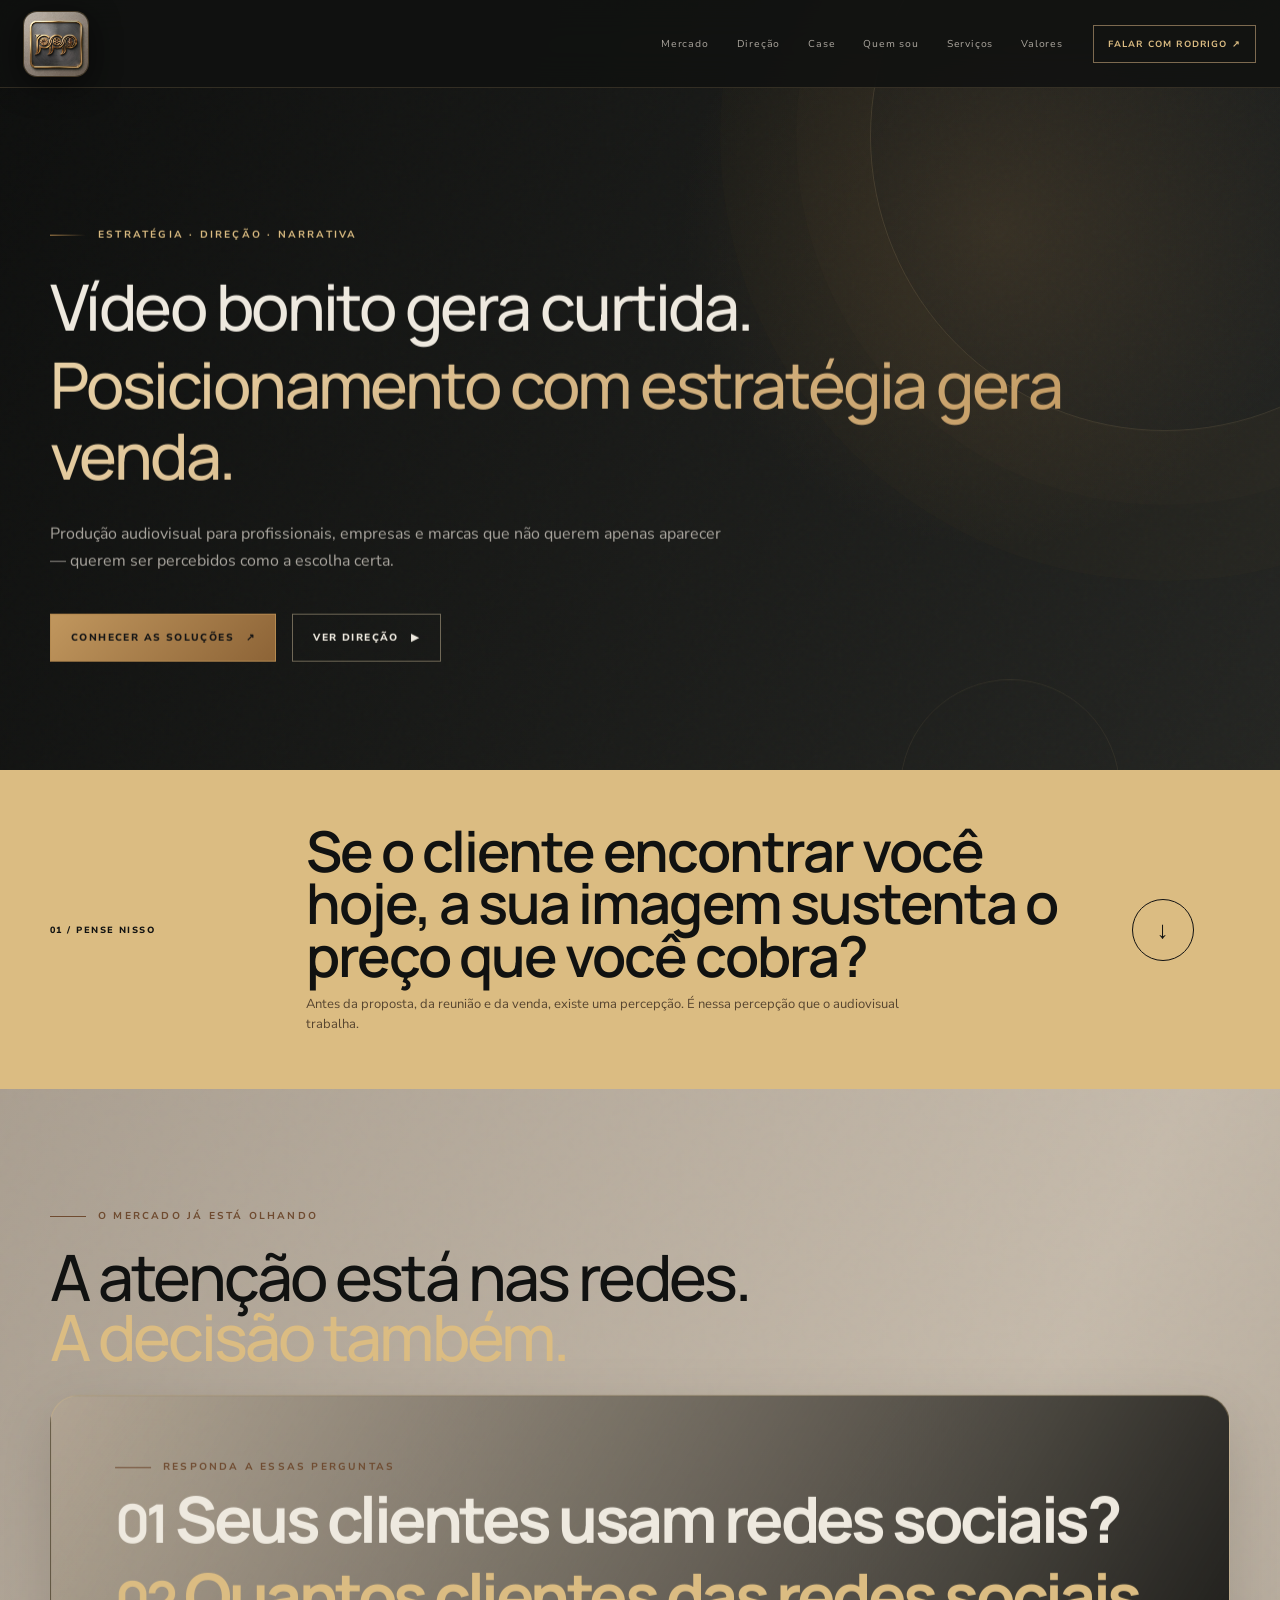
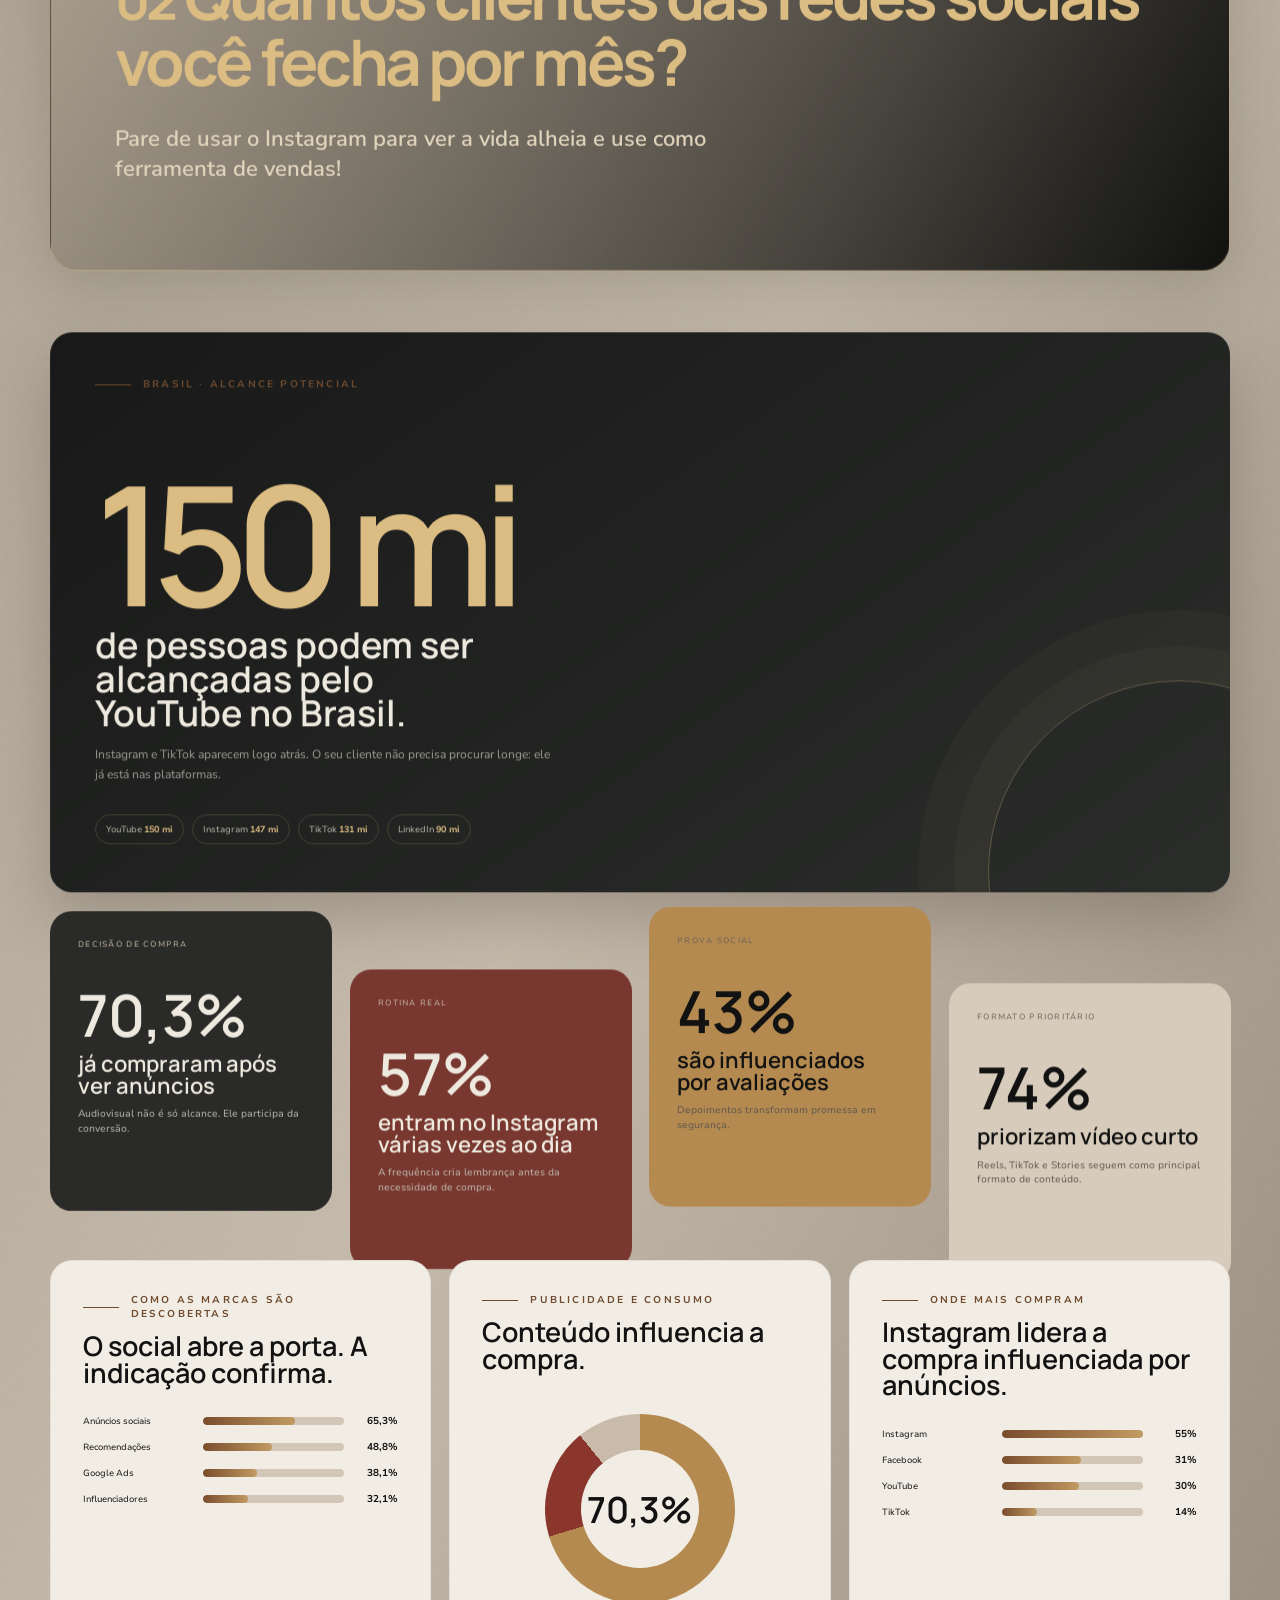
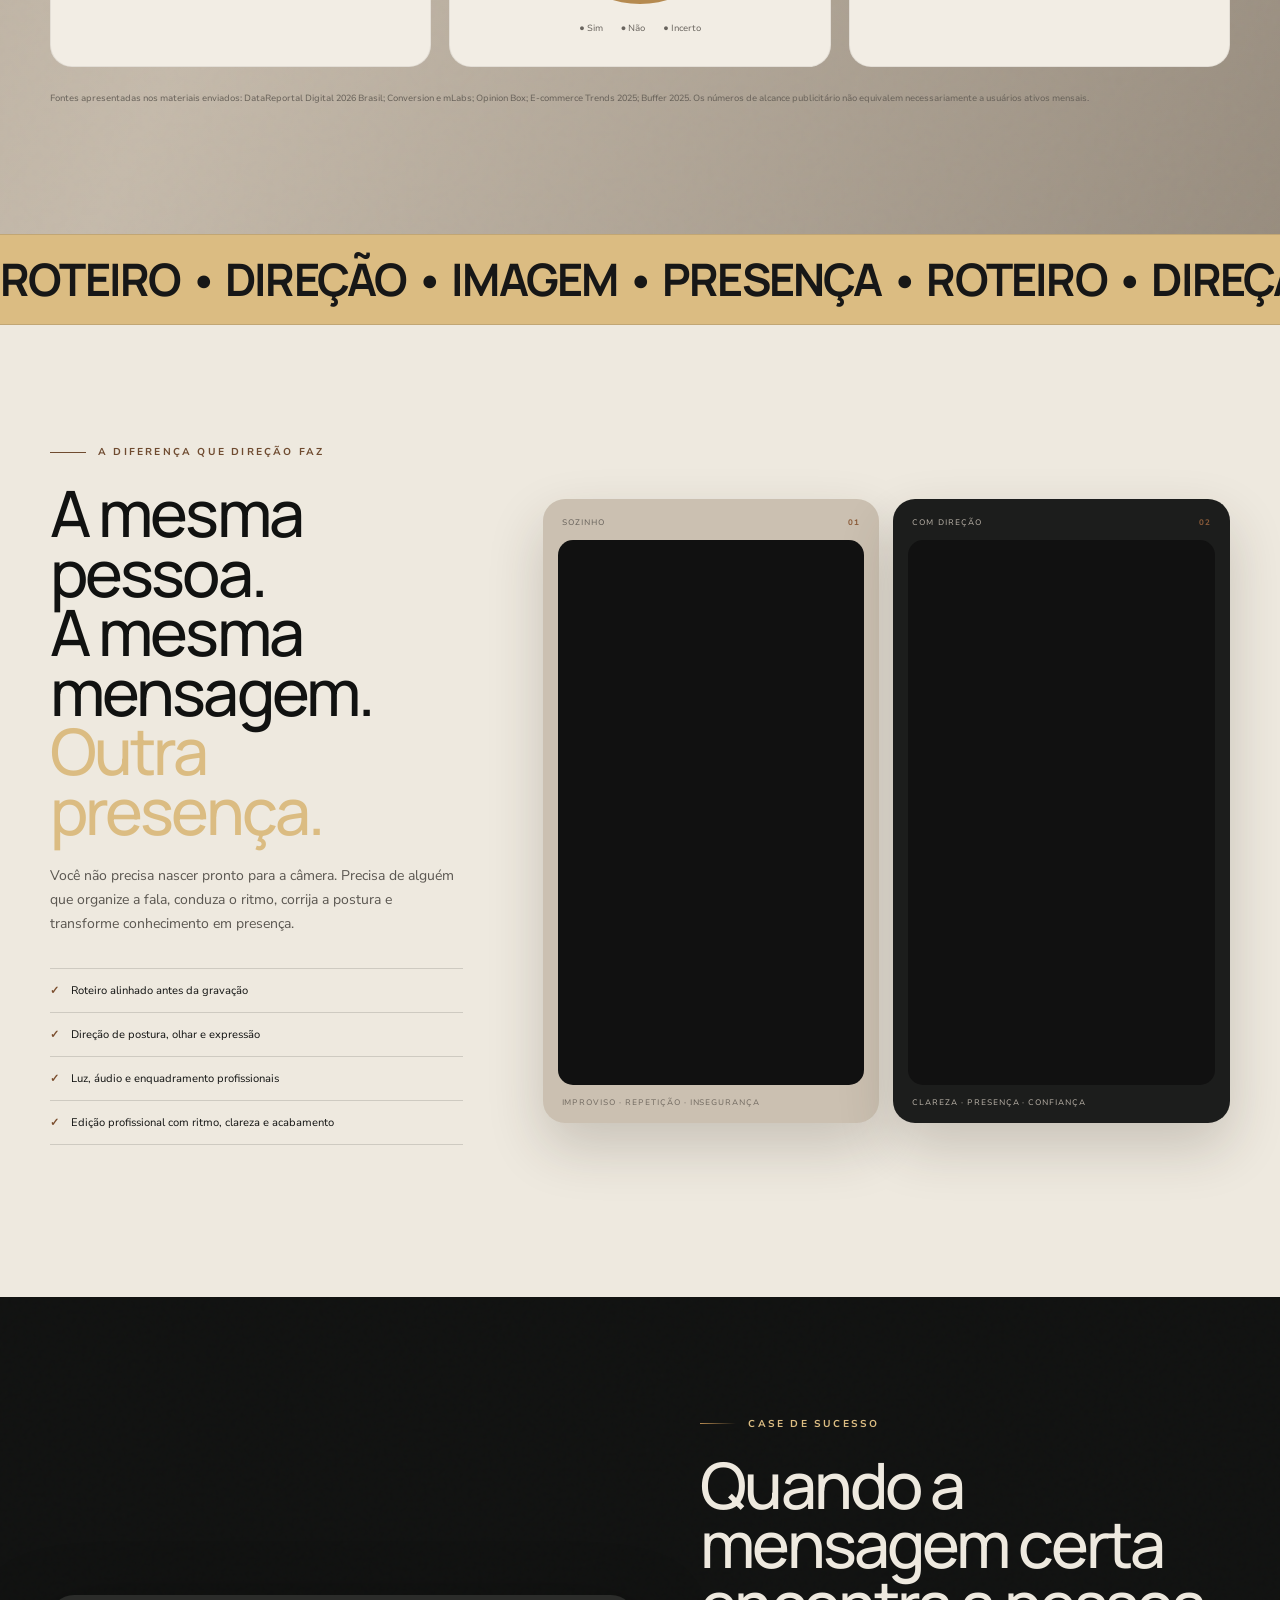
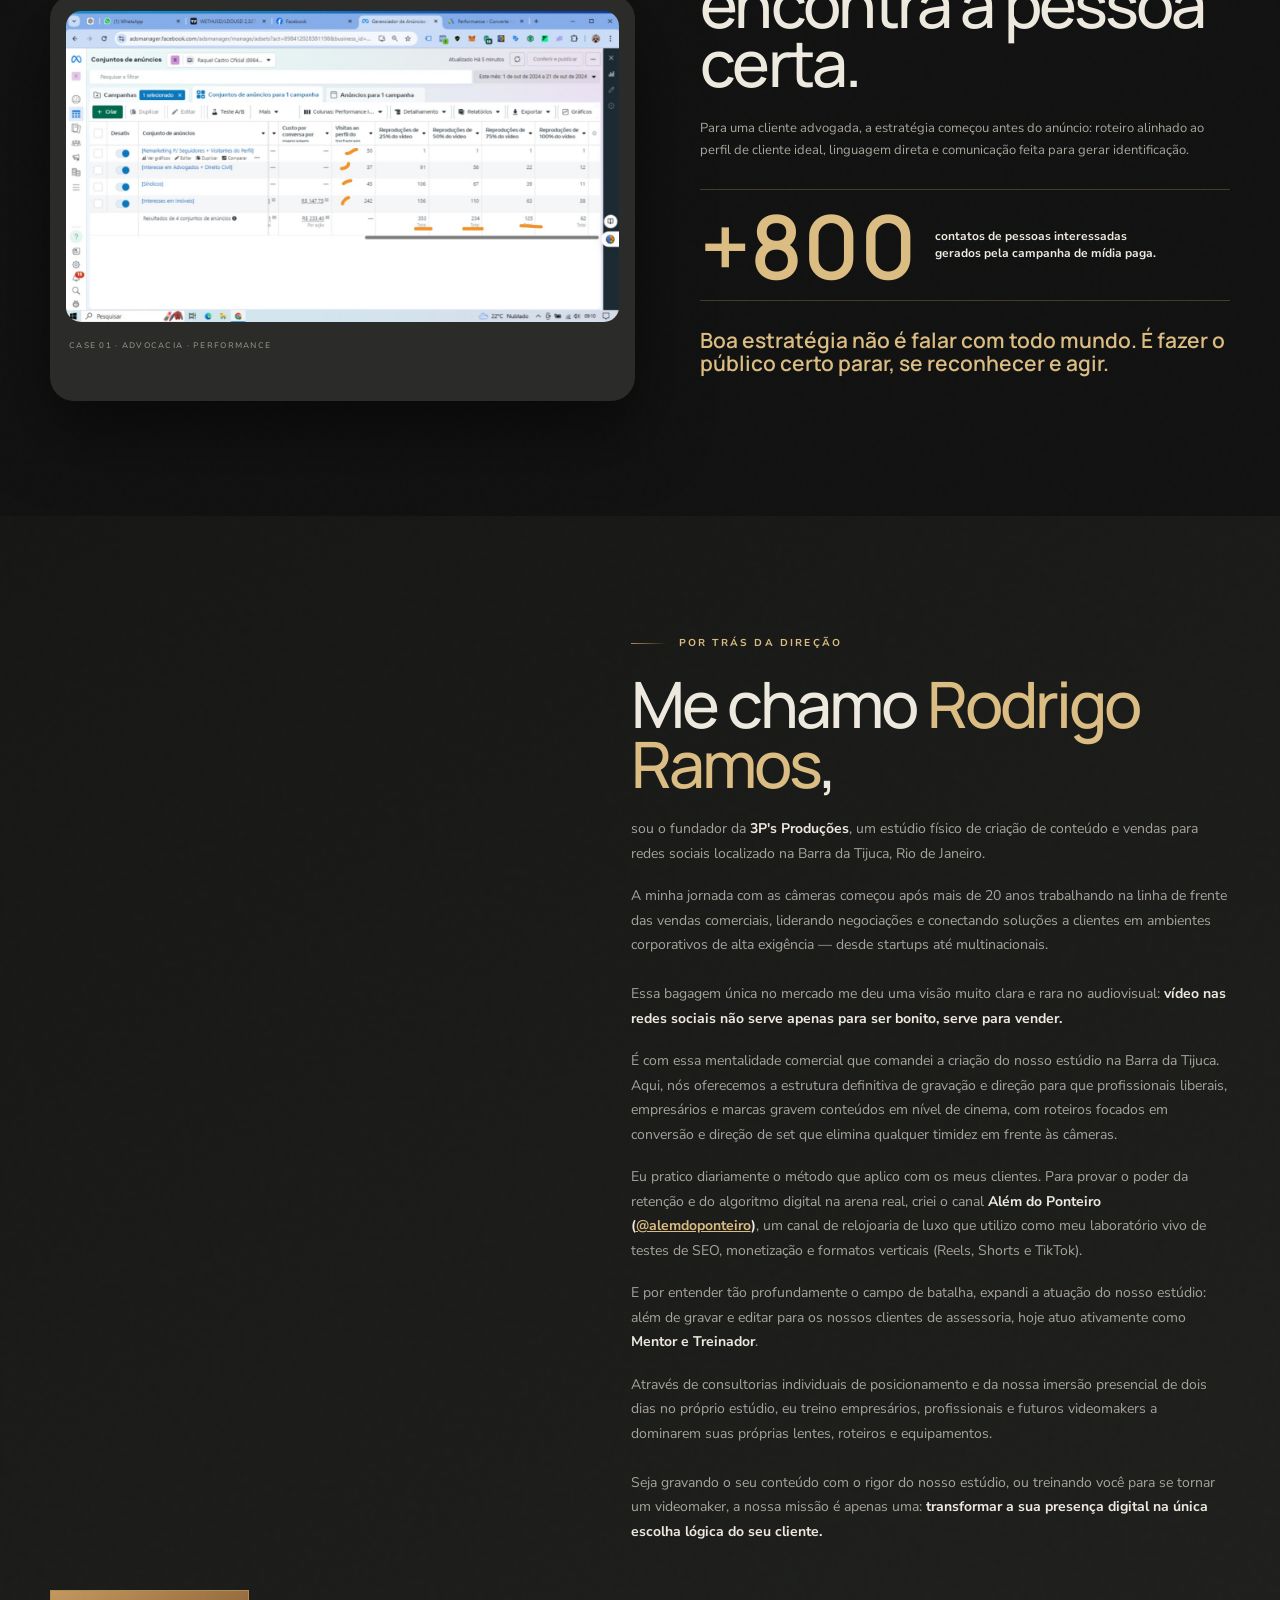
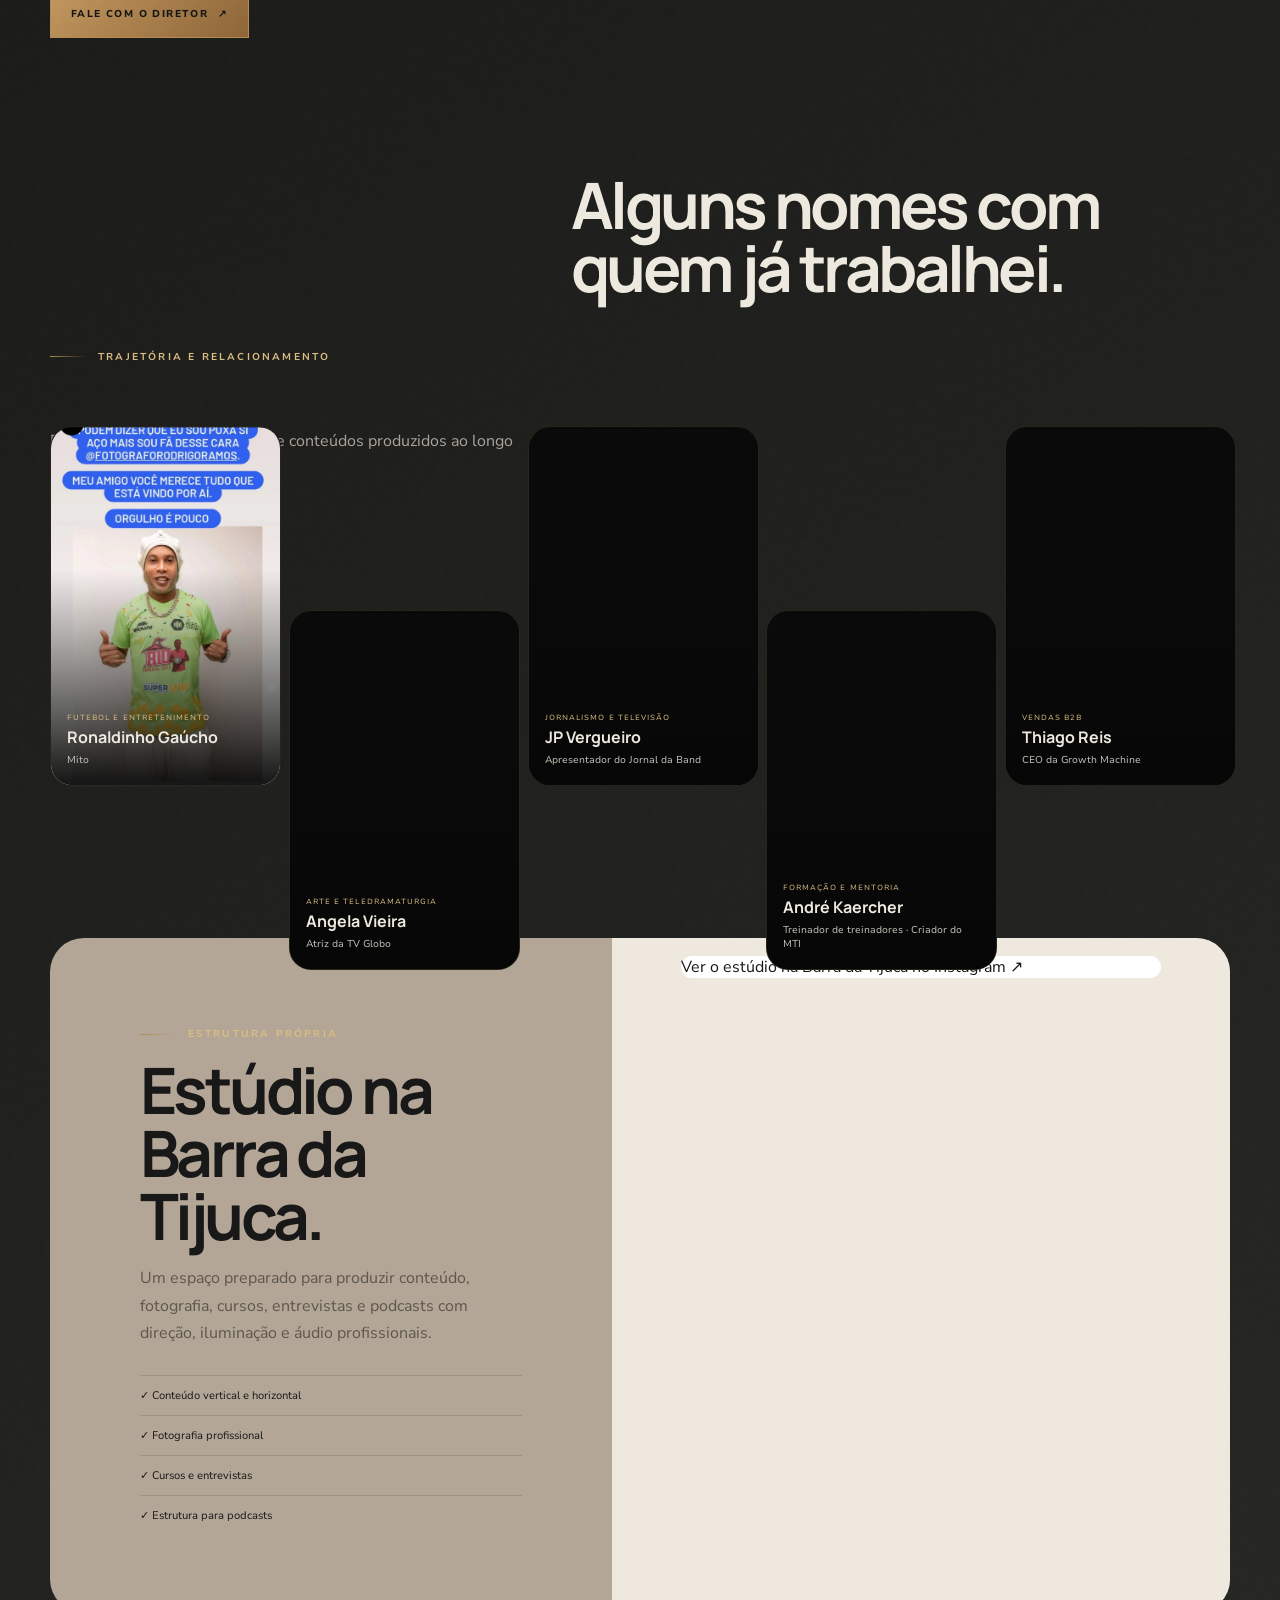
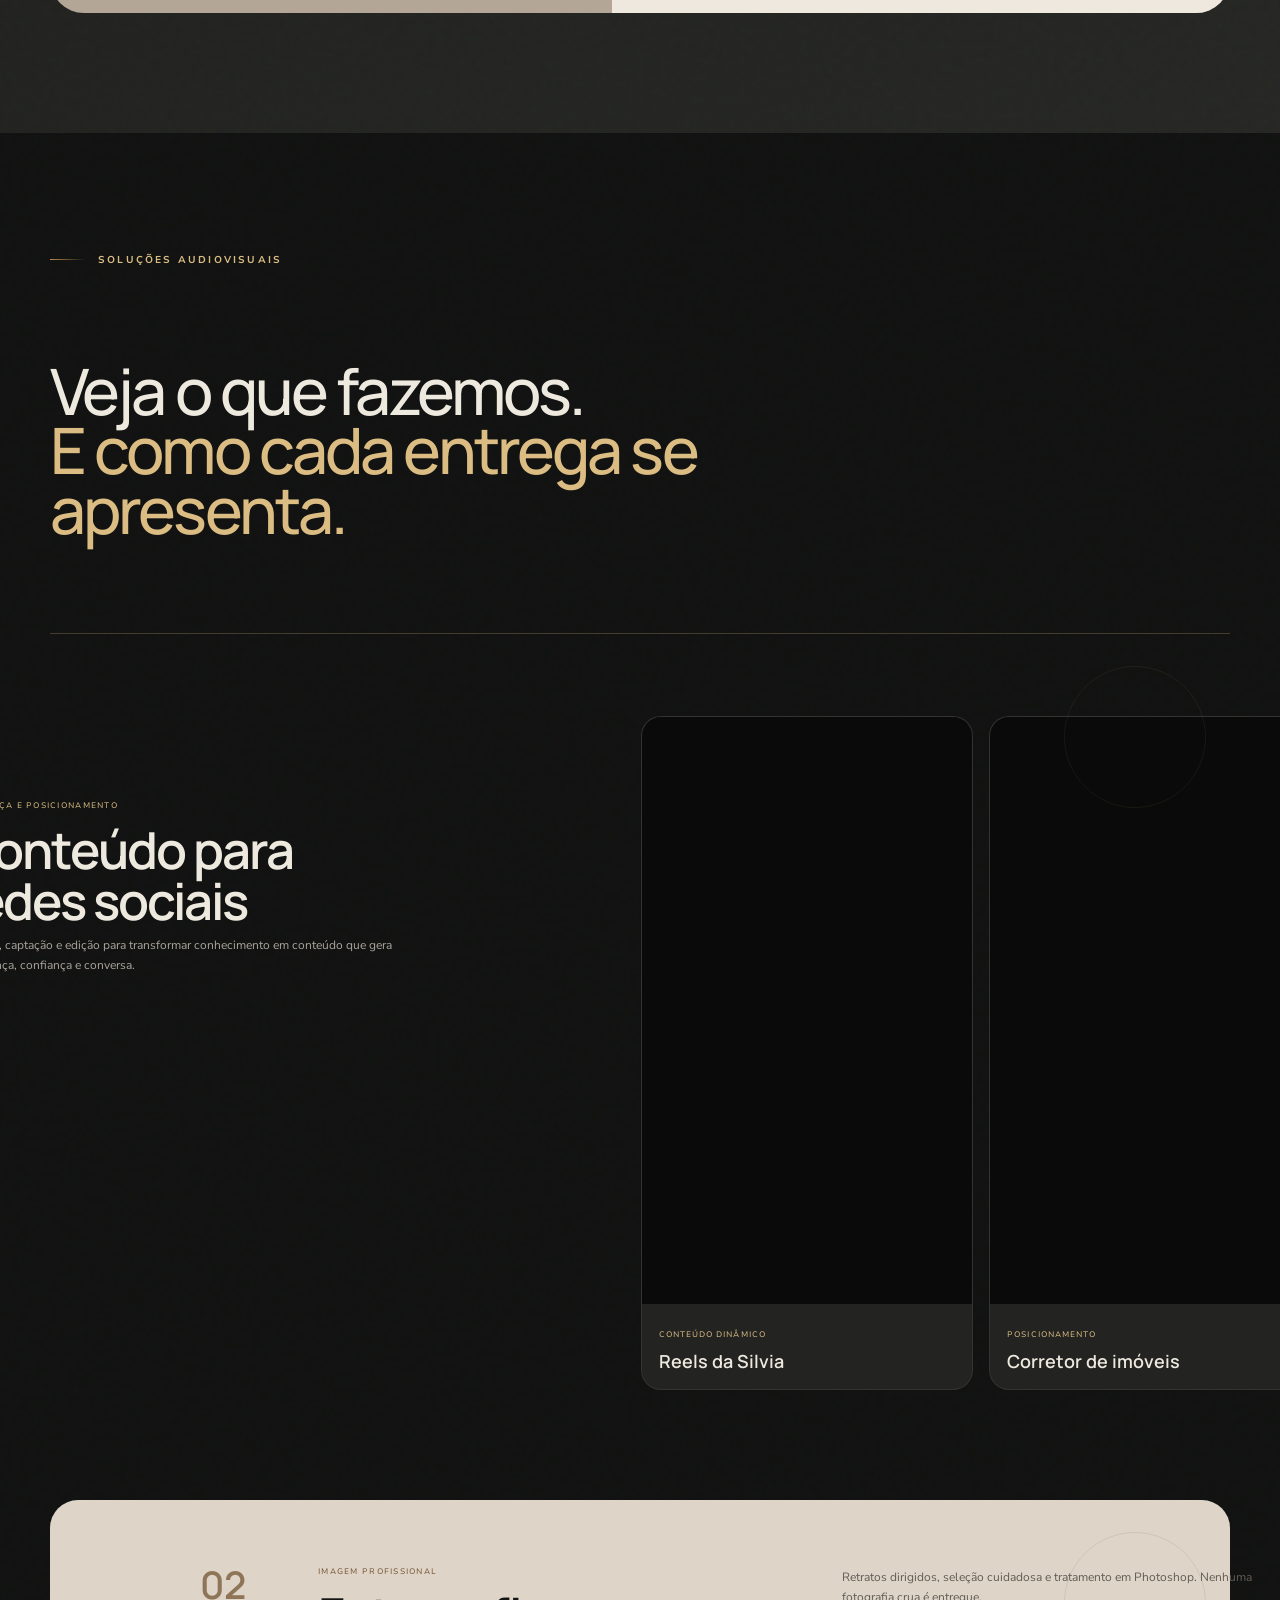
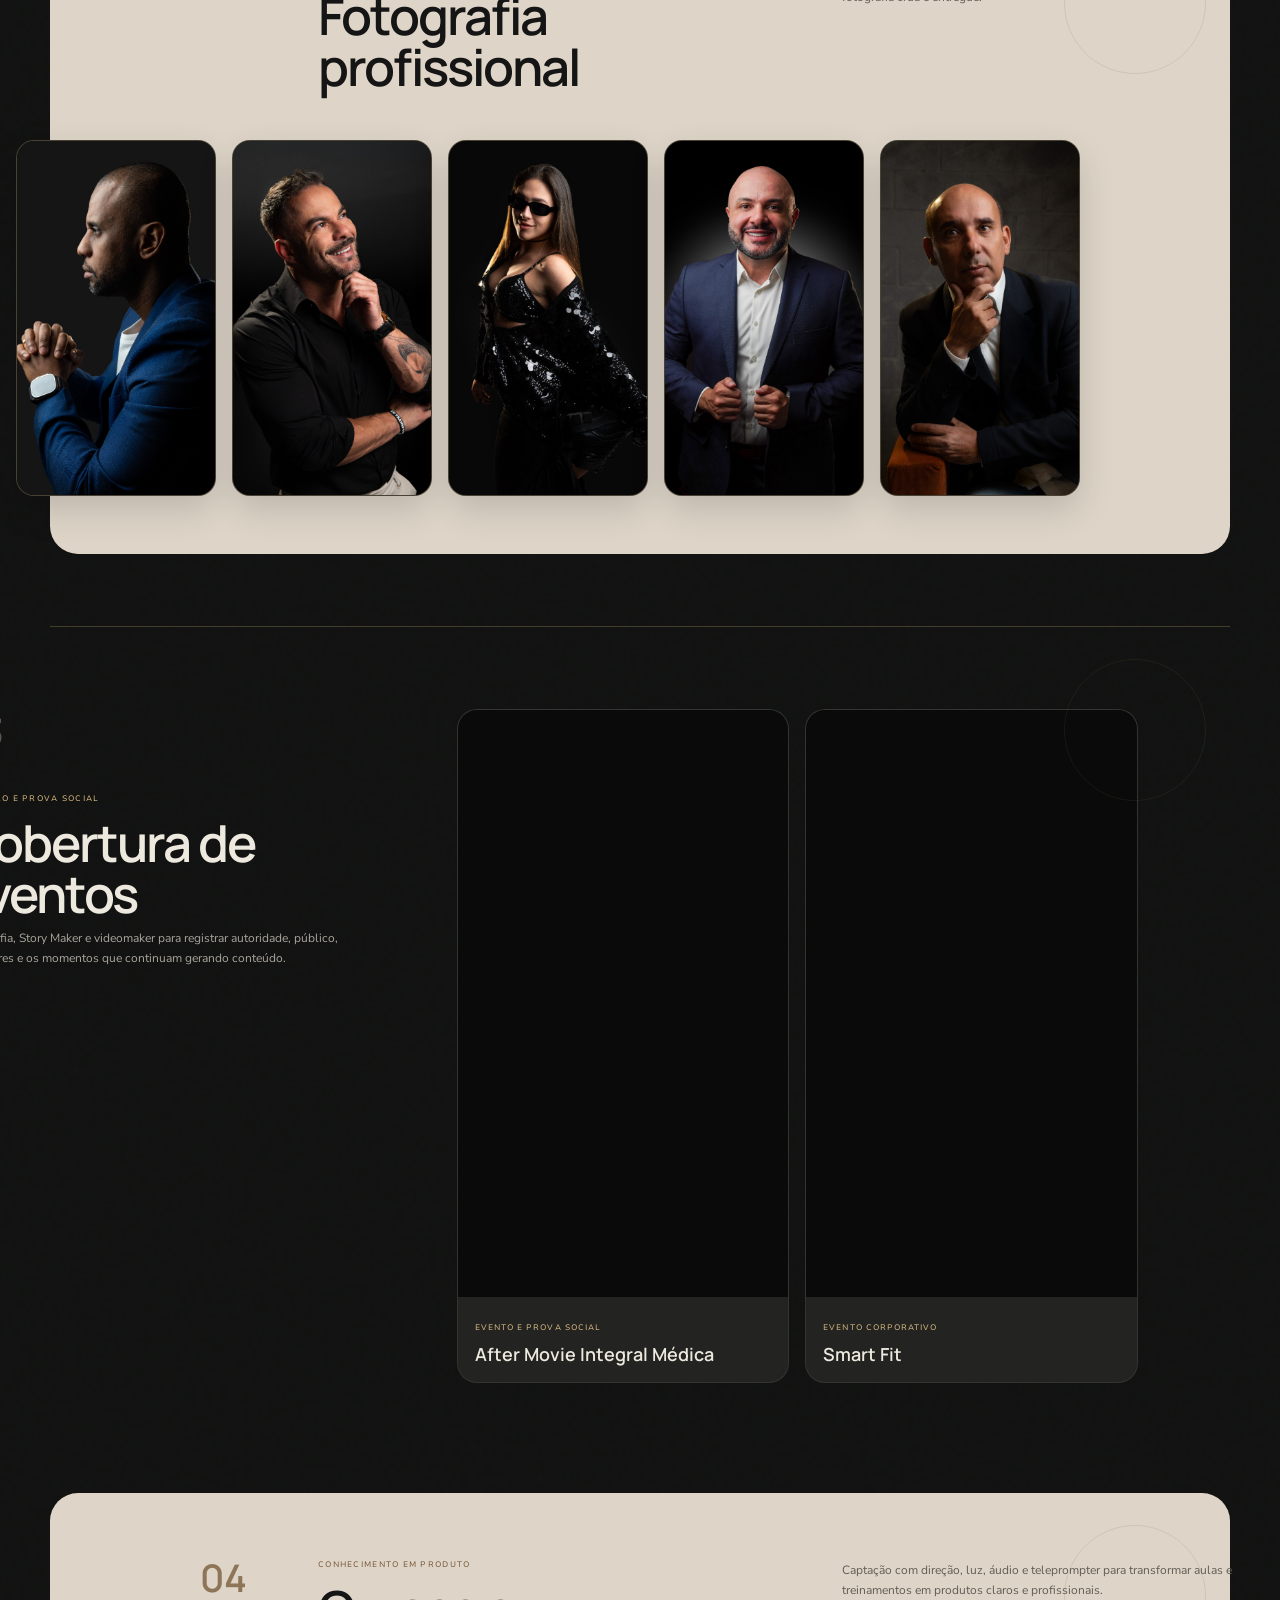
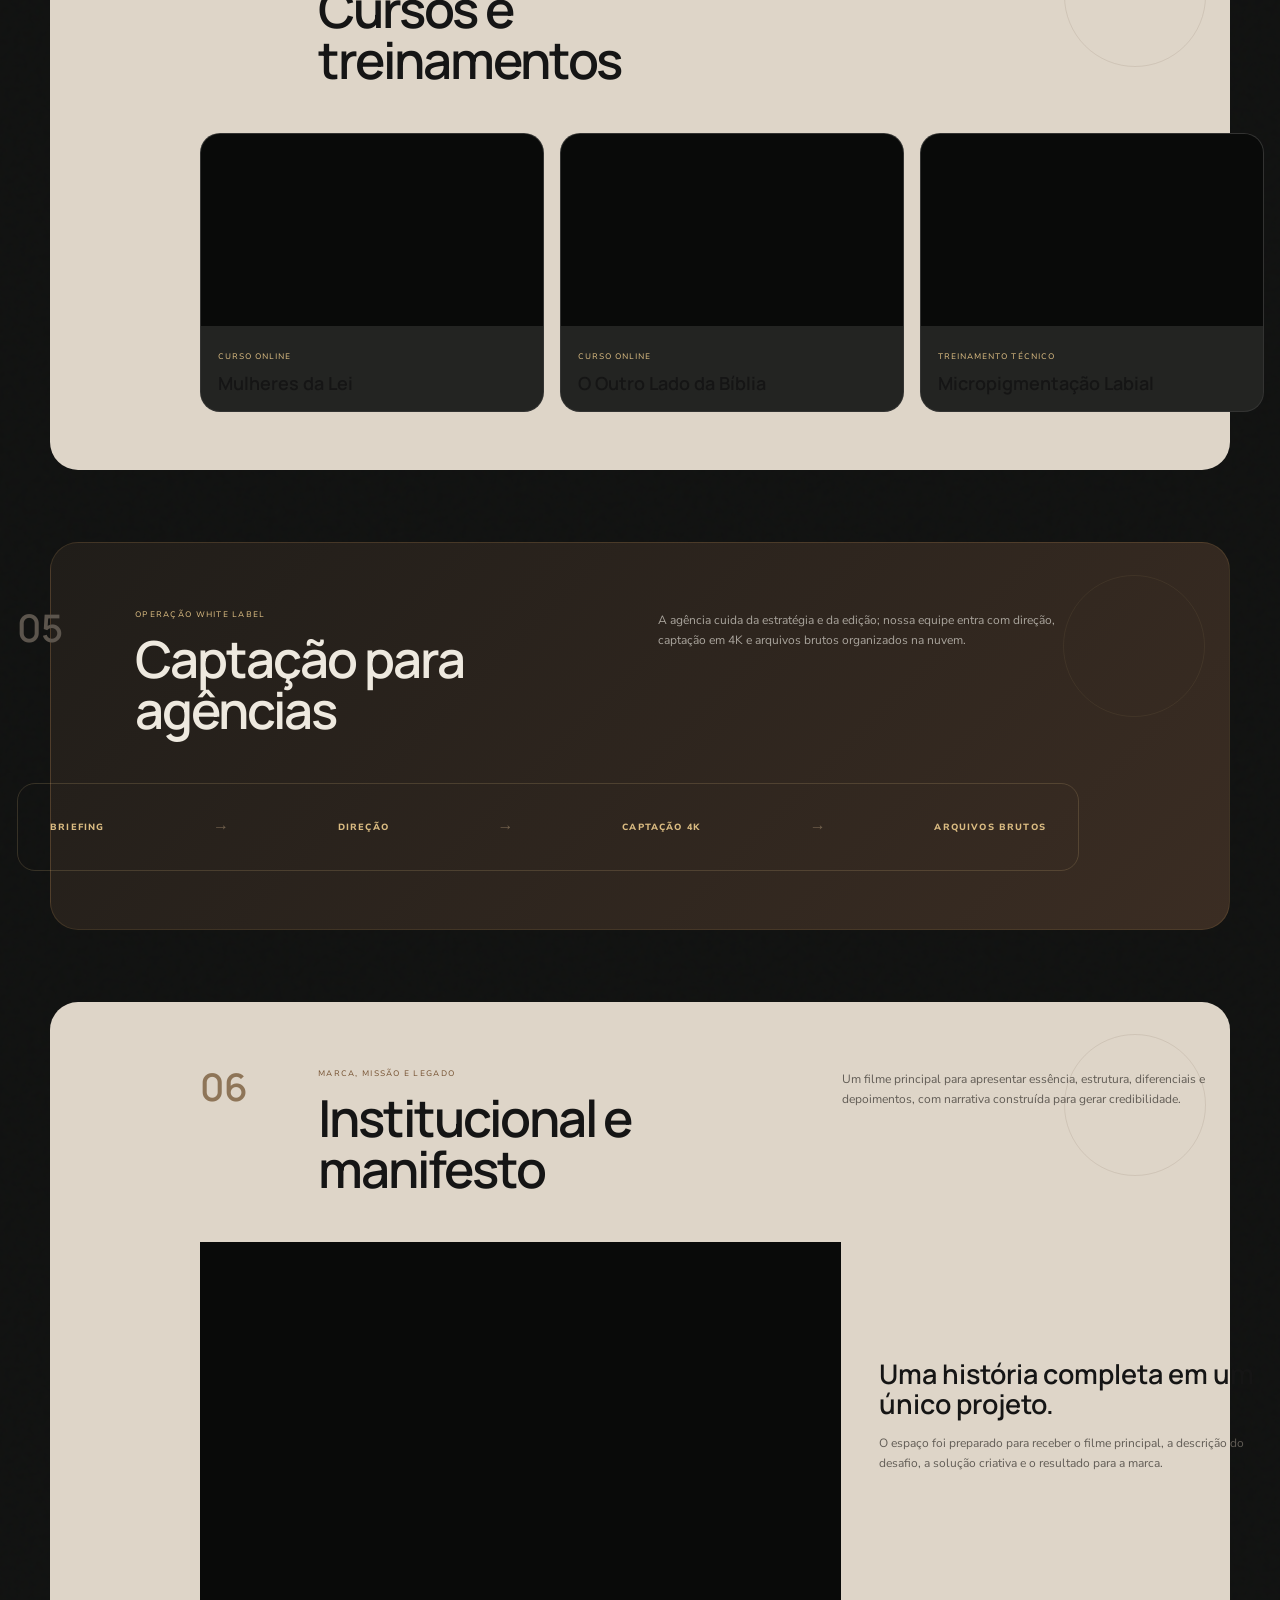
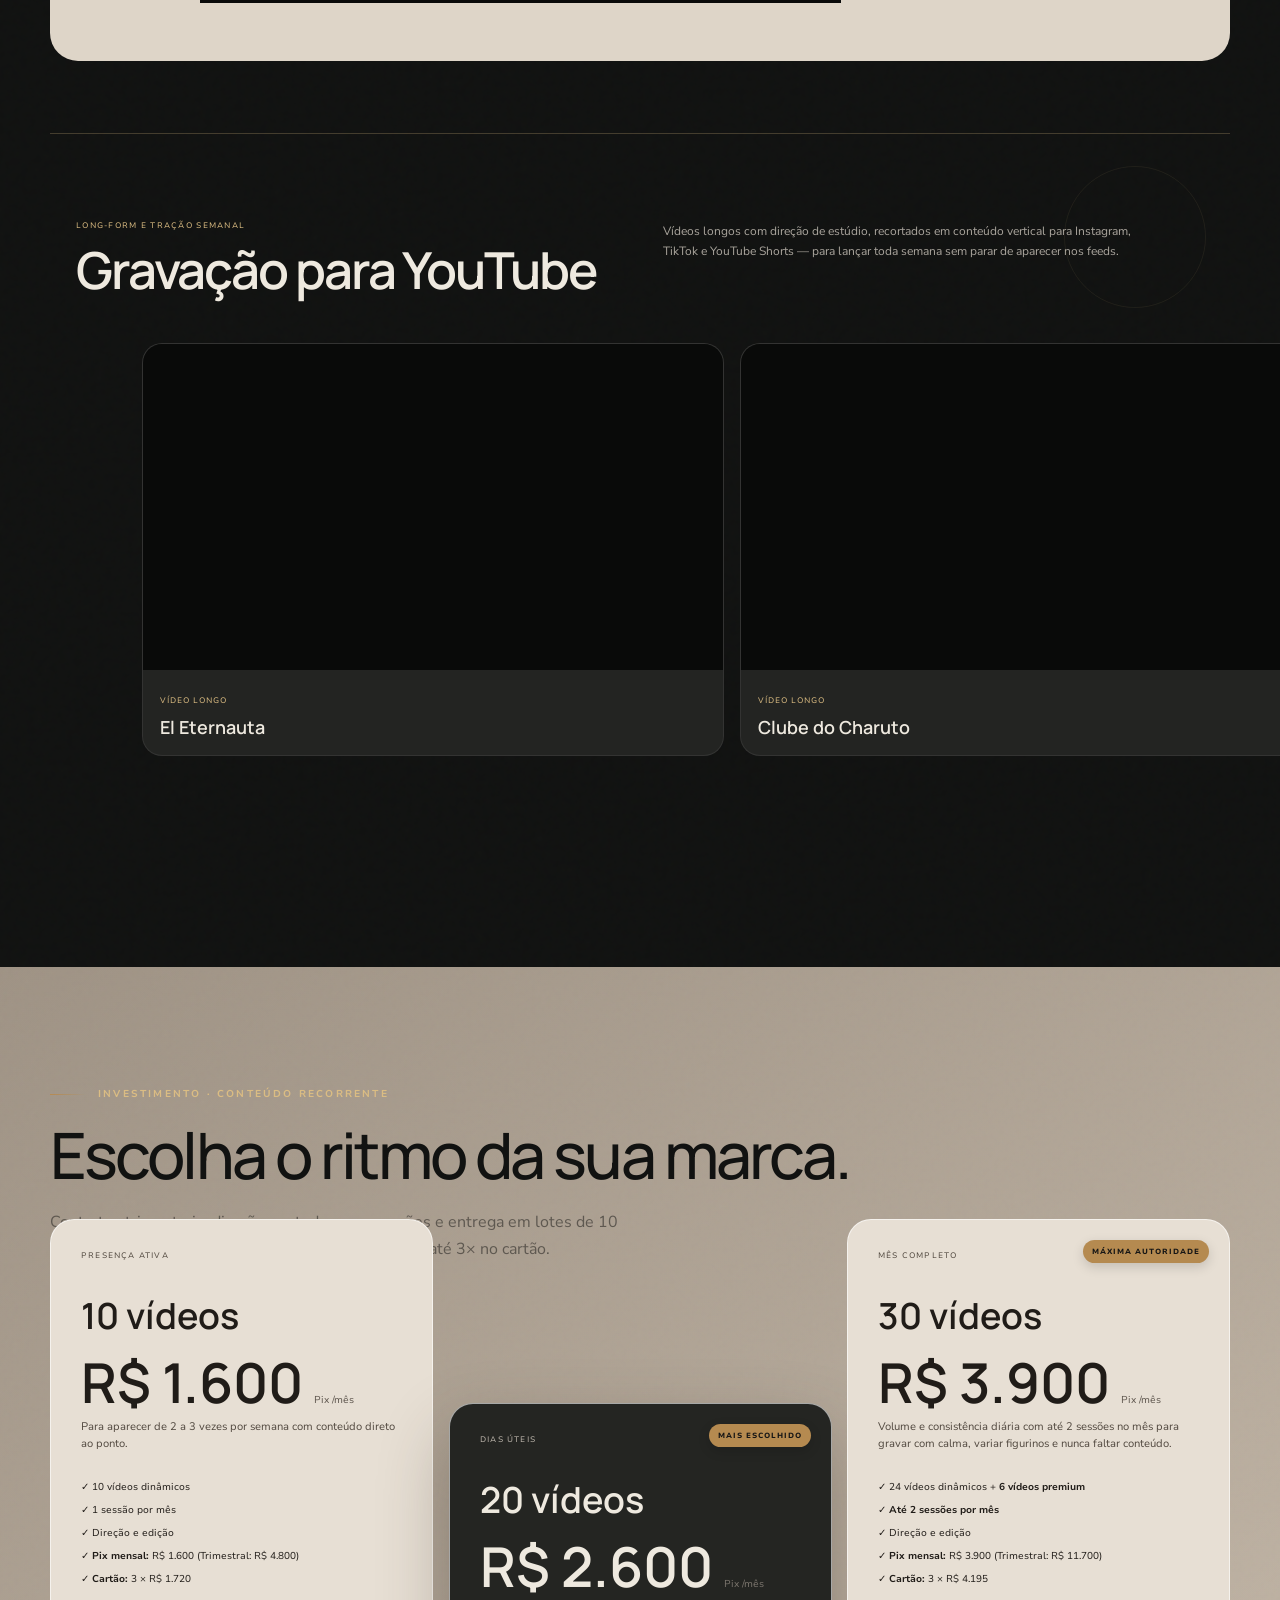
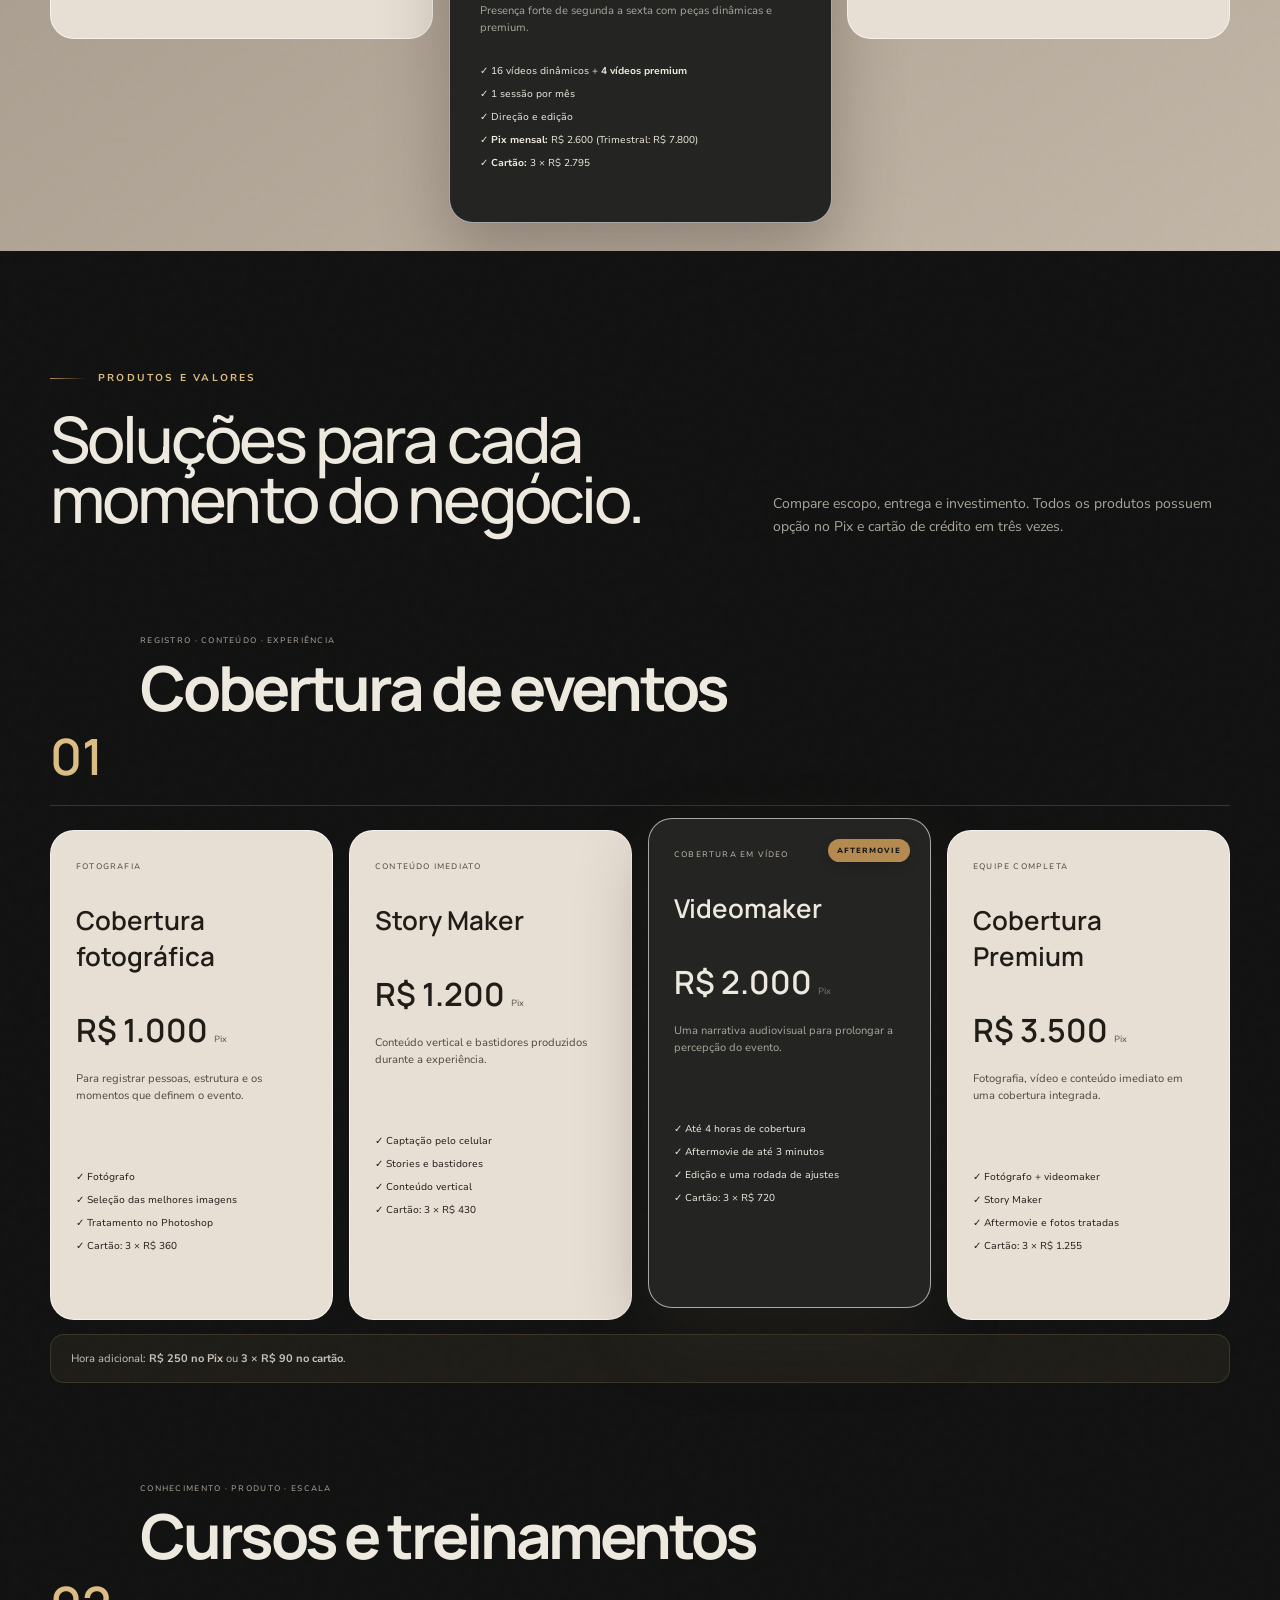
==== commit a31a2eae: "Adiciona serviço de Gravação para YouTube (portfólio e pacotes)" ====
--- a/index.html
+++ b/index.html
@@ -1060,6 +1060,38 @@
           </div>
         </div>
       </article>
+
+      <!-- 07 Gravação para YouTube -->
+      <article class="service-showcase reveal" id="youtube-gravacao">
+        <div class="service-showcase-head" data-parallax-x="0.015">
+          <span class="service-index">07</span>
+          <div>
+            <small>LONG-FORM E TRAÇÃO SEMANAL</small>
+            <h3>Gravação para YouTube</h3>
+          </div>
+          <p>Vídeos longos com direção de estúdio, recortados em conteúdo vertical para Instagram, TikTok e YouTube Shorts — para lançar toda semana sem parar de aparecer nos feeds.</p>
+        </div>
+        <div class="portfolio-grid" data-parallax-x="-0.013">
+          <article class="portfolio-card">
+            <div class="portfolio-frame landscape">
+              <iframe src="https://www.youtube.com/embed/CSMuXhYYBAk" title="El Eternauta" loading="lazy" allowfullscreen></iframe>
+            </div>
+            <div class="portfolio-meta">
+              <small>Vídeo longo</small>
+              <h4>El Eternauta</h4>
+            </div>
+          </article>
+          <article class="portfolio-card">
+            <div class="portfolio-frame landscape">
+              <iframe src="https://www.youtube.com/embed/q7ofiOcOr-c" title="Clube do Charuto" loading="lazy" allowfullscreen></iframe>
+            </div>
+            <div class="portfolio-meta">
+              <small>Vídeo longo</small>
+              <h4>Clube do Charuto</h4>
+            </div>
+          </article>
+        </div>
+      </article>
     </div>
   </section>
 
@@ -1326,6 +1358,44 @@
           </article>
         </div>
       </div>
+
+      <!-- 05 Gravação para YouTube -->
+      <div class="offer-family reveal">
+        <div class="offer-family-head">
+          <span>05</span>
+          <div>
+            <small>LONG-FORM · SHORTS · RITMO SEMANAL</small>
+            <h3>Gravação para YouTube</h3>
+          </div>
+        </div>
+        <div class="offer-grid two">
+          <article class="plan compact featured">
+            <span class="plan-badge">MAIS COMPLETO</span>
+            <small>AUTORIDADE SEMANAL</small>
+            <h3>Um lançamento de peso toda semana.</h3>
+            <div class="plan-price">R$ 3.000 <i>Pix</i></div>
+            <p>A máquina girando de segunda a sexta: um vídeo cinematográfico novo no YouTube toda semana, multiplicado em conteúdo vertical.</p>
+            <div class="plan-lines">
+              <span>✓ 4 vídeos longos (até 10 min) — 1 por semana</span>
+              <span>✓ Até 16 vídeos curtos por mês, extraídos do YouTube</span>
+              <span>✓ Roteiro, direção, luz, áudio e edição</span>
+              <span>✓ Cartão: 3 × R$ 1.100</span>
+            </div>
+          </article>
+          <article class="plan compact">
+            <small>EXPANSÃO ESTRATÉGICA</small>
+            <h3>Comece a construir seu legado no YouTube.</h3>
+            <div class="plan-price">R$ 2.000 <i>Pix</i></div>
+            <p>Para quem quer iniciar um legado digital sólido no YouTube sem perder a tração semanal nas redes curtas.</p>
+            <div class="plan-lines">
+              <span>✓ 2 vídeos longos (até 10 min) — 1 a cada quinzena</span>
+              <span>✓ Até 8 vídeos curtos por mês, extraídos do YouTube</span>
+              <span>✓ Roteiro, direção, luz, áudio e edição</span>
+              <span>✓ Cartão: 3 × R$ 735</span>
+            </div>
+          </article>
+        </div>
+      </div>
     </div>
   </section>
 
@@ -1357,7 +1427,7 @@
 
   <!-- Ribbon -->
   <div class="motion-ribbon ribbon-dark" aria-hidden="true">
-    <div class="motion-track reverse" data-marquee="-0.09">CONTEÚDO • FOTOGRAFIA • EVENTOS • CURSOS • INSTITUCIONAL • CONTEÚDO • FOTOGRAFIA • EVENTOS • </div>
+    <div class="motion-track reverse" data-marquee="-0.09">CONTEÚDO • FOTOGRAFIA • EVENTOS • CURSOS • INSTITUCIONAL • YOUTUBE • CONTEÚDO • FOTOGRAFIA • EVENTOS • YOUTUBE • </div>
   </div>
 
   <!-- Canais: YouTube & Instagram -->
